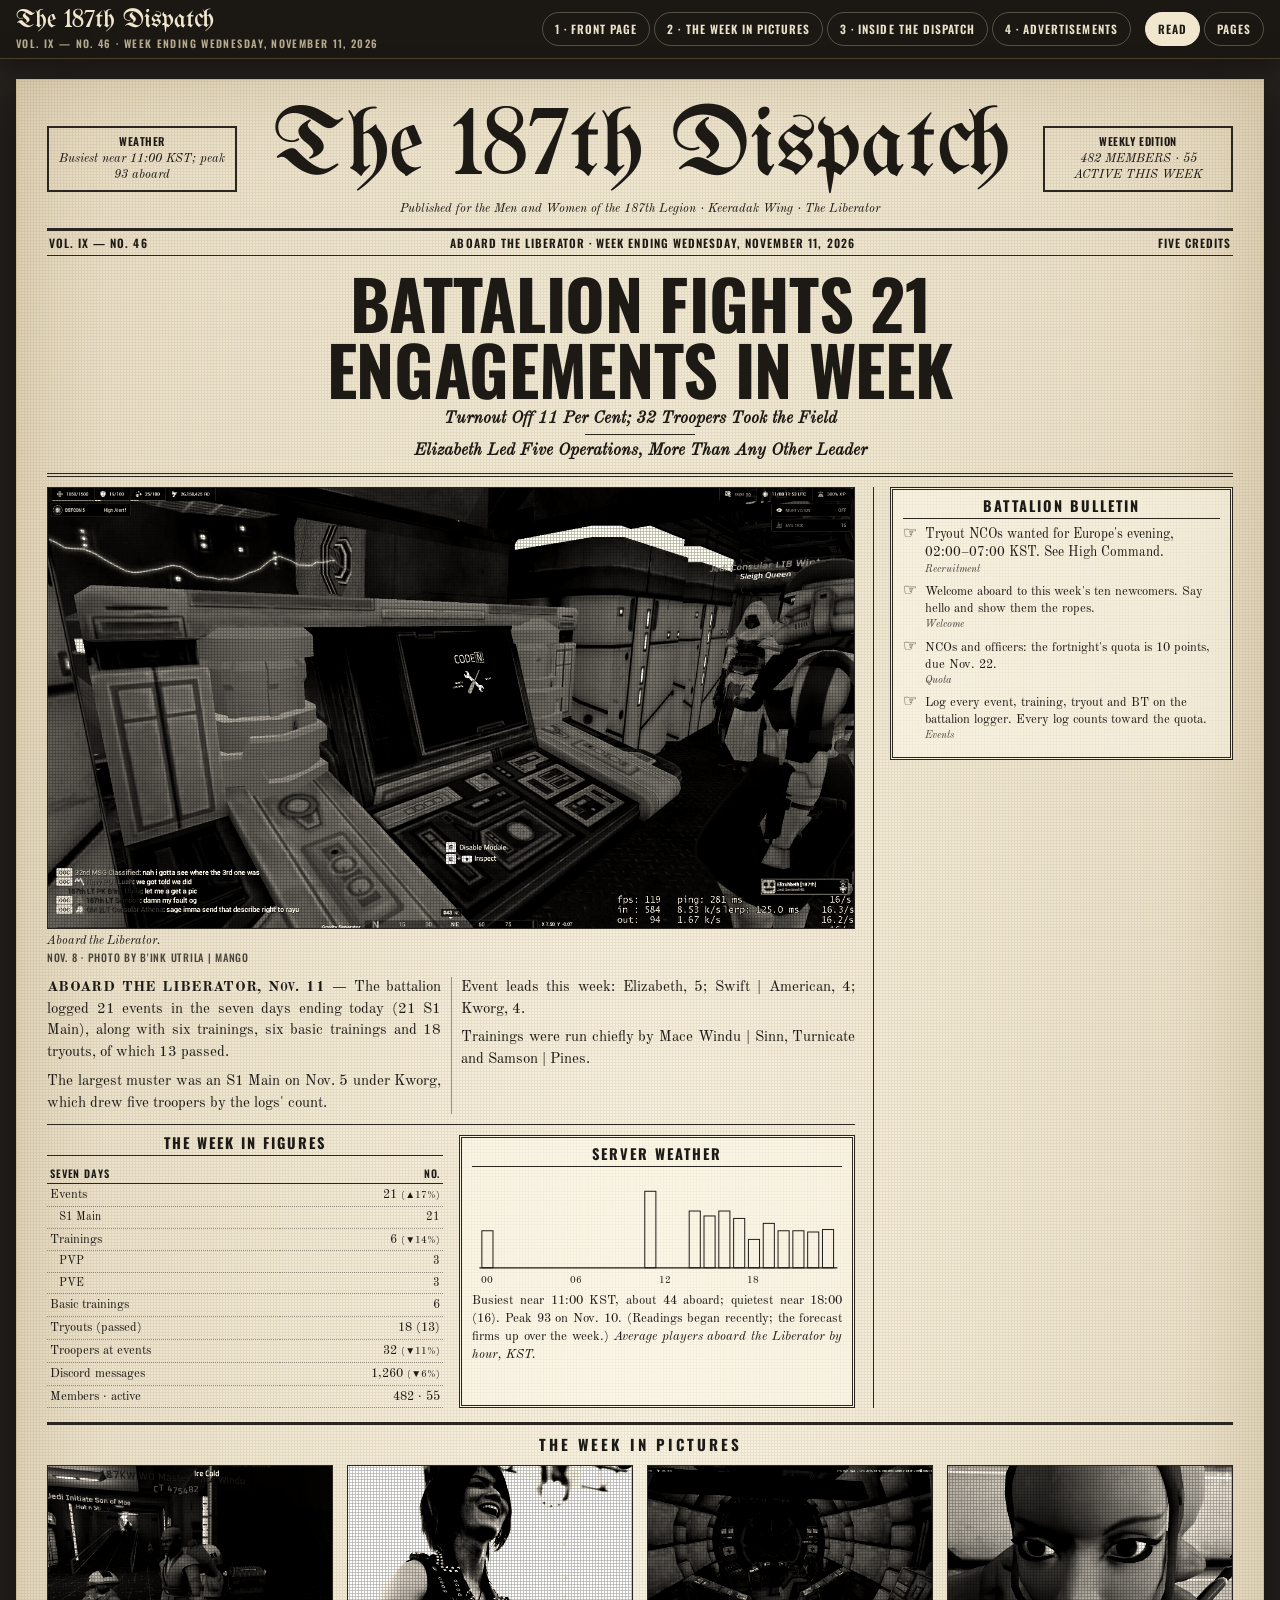
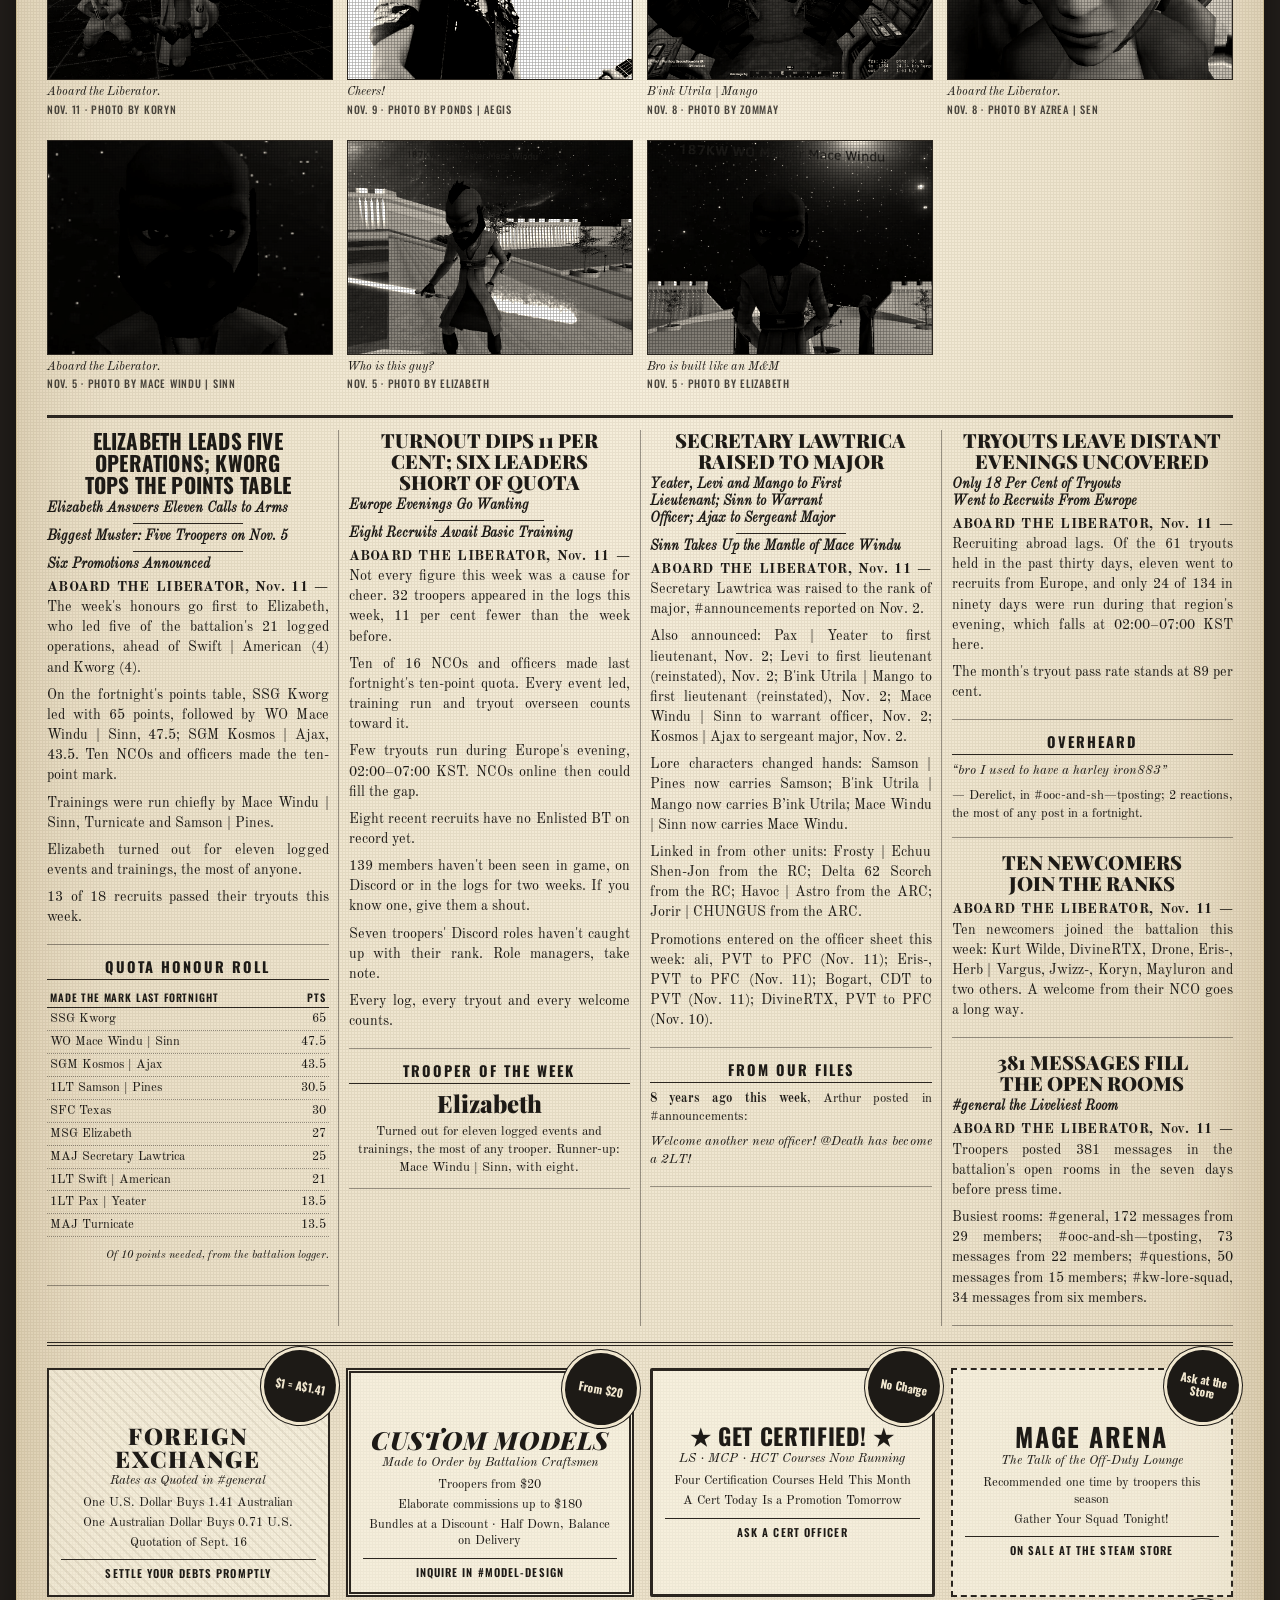
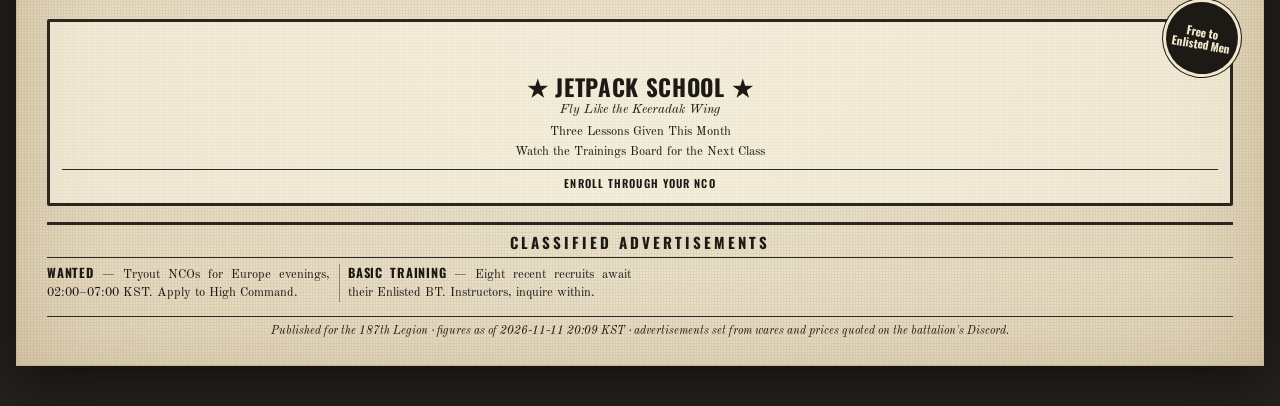
==== index.html @ 018bba33 "The 187th Dispatch, No. 46" ====
<!doctype html><html lang="en"><head><meta charset="utf-8"><meta name="viewport" content="width=device-width, initial-scale=1, viewport-fit=cover"><title>The 187th Dispatch, No. 46</title><link rel="stylesheet" href="fonts.css"><link rel="stylesheet" href="style.css"></head><body><header class="rd-bar"><div class="rd-brand"><span class="rd-mast">The 187th Dispatch</span><span class="rd-ed">Vol. IX — No. 46 · Week Ending Wednesday, November 11, 2026</span></div><nav class="rd-tabs" aria-label="Pages"><button class="rd-tab" type="button" aria-current="false">1 · Front Page</button><button class="rd-tab" type="button" aria-current="false">2 · The Week in Pictures</button><button class="rd-tab" type="button" aria-current="false">3 · Inside the Dispatch</button><button class="rd-tab" type="button" aria-current="false">4 · Advertisements</button></nav><div class="rd-group" role="group" aria-label="View"><button class="rd-btn" type="button" data-mode="read" aria-pressed="true">Read</button><button class="rd-btn" type="button" data-mode="pages" aria-pressed="false">Pages</button></div><div class="rd-group rd-zoom" role="group" aria-label="Zoom" hidden><button class="rd-btn rd-zout" type="button" aria-label="Zoom out">−</button><button class="rd-btn rd-zfit" type="button" aria-label="Fit the page to the screen">Fit</button><button class="rd-btn rd-zin" type="button" aria-label="Zoom in">+</button></div></header><div class="rd-hint" role="status" hidden>Double-tap a column to zoom in, and swipe to turn the page. “Read” scrolls the whole paper.</div><main><div class="rd-book" hidden><section class="rd-page" data-title="Front Page" aria-label="Page 1 of 4: Front Page"><div class="rd-frame"><article class="paper np-sheet" lang="en"><div class="np-top"><div class="np-ear">WEATHER<b>Busiest near 11:00 KST; peak 93 aboard</b></div><div><h1 class="np-title">The 187th Dispatch</h1><div class="np-motto">Published for the Men and Women of the 187th Legion · Keeradak Wing · The Liberator</div></div><div class="np-ear">WEEKLY EDITION<b>482 MEMBERS · 55 ACTIVE THIS WEEK</b></div></div><div class="np-folio"><span>Vol. IX — No. 46</span><span>Aboard the Liberator · WEEK ENDING WEDNESDAY, NOVEMBER 11, 2026</span><span>FIVE CREDITS</span></div><h2 class="np-banner">BATTALION FIGHTS 21 ENGAGEMENTS IN WEEK</h2><div class="np-decks"><div class="np-deck">Turnout Off 11 Per Cent; 32 Troopers Took the Field</div><div class="np-deck">Elizabeth Led Five Operations, More Than Any Other Leader</div></div><div class="np-toprow"><section class="np-lead"><figure class="np-photo np-leadphoto"><div class="np-ph"><img src="media/1568956717868253254-0.jpg" alt="Aboard the Liberator." width="1400" height="788"></div><figcaption>Aboard the Liberator.<span class="np-credit">Nov. 8 · Photo by B&#x27;ink Utrila | Mango</span></figcaption></figure><div class="np-body"><p><span class="np-dateline">ABOARD THE LIBERATOR, Nov. 11 —</span> The battalion logged 21 events in the seven days ending today (21 S1 Main), along with six trainings, six basic trainings and 18 tryouts, of which 13 passed.</p><p>The largest muster was an S1 Main on Nov. 5 under Kworg, which drew five troopers by the logs&#x27; count.</p><p>Event leads this week: Elizabeth, 5; Swift | American, 4; Kworg, 4.</p><p>Trainings were run chiefly by Mace Windu | Sinn, Turnicate and Samson | Pines.</p></div><div class="np-under"><div class="np-col"><h3 class="np-label">The Week in Figures</h3><table class="np-table"><tr><th>Seven days</th><th class="n">No.</th></tr><tr><td>Events</td><td class="n">21 <span style="font-size:10px">(▲17%)</span></td></tr><tr class="sub"><td>S1 Main</td><td class="n">21</td></tr><tr><td>Trainings</td><td class="n">6 <span style="font-size:10px">(▼14%)</span></td></tr><tr class="sub"><td>PVP</td><td class="n">3</td></tr><tr class="sub"><td>PVE</td><td class="n">3</td></tr><tr><td>Basic trainings</td><td class="n">6</td></tr><tr><td>Tryouts (passed)</td><td class="n">18 (13)</td></tr><tr><td>Troopers at events</td><td class="n">32 <span style="font-size:10px">(▼11%)</span></td></tr><tr><td>Discord messages</td><td class="n">1,260 <span style="font-size:10px">(▼6%)</span></td></tr><tr><td>Members · active</td><td class="n">482 · 55</td></tr></table></div><div class="np-box np-weather"><h3>Server Weather</h3><svg viewBox="0 0 300 92" role="img" aria-label="Average players aboard by hour"><defs><pattern id="npw" width="3" height="3" patternUnits="userSpaceOnUse" patternTransform="rotate(-45)"><line x1="0" y1="0" x2="0" y2="3" stroke="#1d1a16" stroke-width="1"/></pattern></defs><line x1="6" y1="76" x2="296" y2="76" stroke="#1d1a16" stroke-width="1"/><rect x="8" y="46" width="9" height="30" fill="url(#npw)" stroke="#1d1a16" stroke-width=".8"/><rect x="140" y="14" width="9" height="62" fill="url(#npw)" stroke="#1d1a16" stroke-width=".8"/><rect x="176" y="30" width="9" height="46" fill="url(#npw)" stroke="#1d1a16" stroke-width=".8"/><rect x="188" y="34" width="9" height="42" fill="url(#npw)" stroke="#1d1a16" stroke-width=".8"/><rect x="200" y="30" width="9" height="46" fill="url(#npw)" stroke="#1d1a16" stroke-width=".8"/><rect x="212" y="36" width="9" height="40" fill="url(#npw)" stroke="#1d1a16" stroke-width=".8"/><rect x="224" y="53" width="9" height="23" fill="url(#npw)" stroke="#1d1a16" stroke-width=".8"/><rect x="236" y="40" width="9" height="36" fill="url(#npw)" stroke="#1d1a16" stroke-width=".8"/><rect x="248" y="46" width="9" height="30" fill="url(#npw)" stroke="#1d1a16" stroke-width=".8"/><rect x="260" y="46" width="9" height="30" fill="url(#npw)" stroke="#1d1a16" stroke-width=".8"/><rect x="272" y="47" width="9" height="29" fill="url(#npw)" stroke="#1d1a16" stroke-width=".8"/><rect x="284" y="45" width="9" height="31" fill="url(#npw)" stroke="#1d1a16" stroke-width=".8"/><text x="12" y="88" font-size="8" text-anchor="middle" fill="#1d1a16">00</text><text x="84" y="88" font-size="8" text-anchor="middle" fill="#1d1a16">06</text><text x="156" y="88" font-size="8" text-anchor="middle" fill="#1d1a16">12</text><text x="228" y="88" font-size="8" text-anchor="middle" fill="#1d1a16">18</text></svg><p>Busiest near 11:00 KST, about 44 aboard; quietest near 18:00 (16). Peak 93 on Nov. 10. (Readings began recently; the forecast firms up over the week.) <i>Average players aboard the Liberator by hour, KST.</i></p></div></div></section><aside class="np-side"><div class="np-box np-orders"><h3>Battalion Bulletin</h3><ol><li class="np-p2">Tryout NCOs wanted for Europe&#x27;s evening, 02:00–07:00 KST. See High Command.<div class="np-from">Recruitment</div></li><li class="np-p3">Welcome aboard to this week&#x27;s ten newcomers. Say hello and show them the ropes.<div class="np-from">Welcome</div></li><li class="np-p3">NCOs and officers: the fortnight&#x27;s quota is 10 points, due Nov. 22.<div class="np-from">Quota</div></li><li class="np-p3">Log every event, training, tryout and BT on the battalion logger. Every log counts toward the quota.<div class="np-from">Events</div></li></ol></div></aside></div></article></div></section><section class="rd-page" data-title="The Week in Pictures" aria-label="Page 2 of 4: The Week in Pictures"><div class="rd-frame"><article class="paper np-sheet" lang="en"><div class="np-run"><span class="np-run-t">The 187th Dispatch</span><span>WEEK ENDING WEDNESDAY, NOVEMBER 11, 2026</span><span>Page 2</span></div><section class="np-gallery"><h3>The Week in Pictures</h3><div class="np-grid"><figure class="np-photo"><div class="np-ph"><img src="media/1570026895196688478-0.jpg" alt="Aboard the Liberator." width="968" height="939"></div><figcaption>Aboard the Liberator.<span class="np-credit">Nov. 11 · Photo by Koryn</span></figcaption></figure><figure class="np-photo"><div class="np-ph"><img src="media/1569346365257945179-0.jpg" alt="Cheers!" width="1066" height="1600"></div><figcaption>Cheers!<span class="np-credit">Nov. 9 · Photo by Ponds | Aegis</span></figcaption></figure><figure class="np-photo"><div class="np-ph"><img src="media/1568953820392718377-0.jpg" alt="B&#x27;ink Utrila | Mango" width="1400" height="787"></div><figcaption>B&#x27;ink Utrila | Mango<span class="np-credit">Nov. 8 · Photo by Zommay</span></figcaption></figure><figure class="np-photo"><div class="np-ph"><img src="media/1568915074289246318-0.jpg" alt="Aboard the Liberator." width="1400" height="726"></div><figcaption>Aboard the Liberator.<span class="np-credit">Nov. 8 · Photo by Azrea | Sen</span></figcaption></figure><figure class="np-photo"><div class="np-ph"><img src="media/1567772022300475429-0.jpg" alt="Aboard the Liberator." width="984" height="918"></div><figcaption>Aboard the Liberator.<span class="np-credit">Nov. 5 · Photo by Mace Windu | Sinn</span></figcaption></figure><figure class="np-photo"><div class="np-ph"><img src="media/1567771844293951620-0.jpg" alt="Who is this guy?" width="1400" height="671"></div><figcaption>Who is this guy?<span class="np-credit">Nov. 5 · Photo by Elizabeth</span></figcaption></figure><figure class="np-photo"><div class="np-ph"><img src="media/1567769774434426942-0.jpg" alt="Bro is built like an M&amp;M" width="931" height="850"></div><figcaption>Bro is built like an M&amp;M<span class="np-credit">Nov. 5 · Photo by Elizabeth</span></figcaption></figure></div></section></article></div></section><section class="rd-page" data-title="Inside the Dispatch" aria-label="Page 3 of 4: Inside the Dispatch"><div class="rd-frame"><article class="paper np-sheet" lang="en"><div class="np-run"><span class="np-run-t">The 187th Dispatch</span><span>WEEK ENDING WEDNESDAY, NOVEMBER 11, 2026</span><span>Page 3</span></div><div class="np-cols"><div class="np-col sports"><h3 class="np-head">ELIZABETH LEADS FIVE OPERATIONS; KWORG TOPS THE POINTS TABLE</h3><div class="np-deck">Elizabeth Answers Eleven Calls to Arms</div><div class="np-deck">Biggest Muster: Five Troopers on Nov. 5</div><div class="np-deck">Six Promotions Announced</div><div class="np-body"><p><span class="np-dateline">ABOARD THE LIBERATOR, Nov. 11 —</span> The week&#x27;s honours go first to Elizabeth, who led five of the battalion&#x27;s 21 logged operations, ahead of Swift | American (4) and Kworg (4).</p><p>On the fortnight&#x27;s points table, SSG Kworg led with 65 points, followed by WO Mace Windu | Sinn, 47.5; SGM Kosmos | Ajax, 43.5. Ten NCOs and officers made the ten-point mark.</p><p>Trainings were run chiefly by Mace Windu | Sinn, Turnicate and Samson | Pines.</p><p>Elizabeth turned out for eleven logged events and trainings, the most of anyone.</p><p>13 of 18 recruits passed their tryouts this week.</p></div></div><div class="np-col"><h3 class="np-label">Quota Honour Roll</h3><table class="np-table"><tr><th>Made the mark last fortnight</th><th class="n">Pts</th></tr><tr><td>SSG Kworg</td><td class="n">65</td></tr><tr><td>WO Mace Windu | Sinn</td><td class="n">47.5</td></tr><tr><td>SGM Kosmos | Ajax</td><td class="n">43.5</td></tr><tr><td>1LT Samson | Pines</td><td class="n">30.5</td></tr><tr><td>SFC Texas</td><td class="n">30</td></tr><tr><td>MSG Elizabeth</td><td class="n">27</td></tr><tr><td>MAJ Secretary Lawtrica</td><td class="n">25</td></tr><tr><td>1LT Swift | American</td><td class="n">21</td></tr><tr><td>1LT Pax | Yeater</td><td class="n">13.5</td></tr><tr><td>MAJ Turnicate</td><td class="n">13.5</td></tr></table><p class="np-src">Of 10 points needed, from the battalion logger.</p></div><div class="np-col news"><h3 class="np-head">TURNOUT DIPS 11 PER CENT; SIX LEADERS SHORT OF QUOTA</h3><div class="np-deck">Europe Evenings Go Wanting</div><div class="np-deck">Eight Recruits Await Basic Training</div><div class="np-body"><p><span class="np-dateline">ABOARD THE LIBERATOR, Nov. 11 —</span> Not every figure this week was a cause for cheer. 32 troopers appeared in the logs this week, 11 per cent fewer than the week before.</p><p>Ten of 16 NCOs and officers made last fortnight&#x27;s ten-point quota. Every event led, training run and tryout overseen counts toward it.</p><p>Few tryouts run during Europe&#x27;s evening, 02:00–07:00 KST. NCOs online then could fill the gap.</p><p>Eight recent recruits have no Enlisted BT on record yet.</p><p>139 members haven&#x27;t been seen in game, on Discord or in the logs for two weeks. If you know one, give them a shout.</p><p>Seven troopers&#x27; Discord roles haven&#x27;t caught up with their rank. Role managers, take note.</p><p>Every log, every tryout and every welcome counts.</p></div></div><div class="np-col np-tow"><h3 class="np-label">Trooper of the Week</h3><div class="np-tow-name">Elizabeth</div><p>Turned out for eleven logged events and trainings, the most of any trooper. Runner-up: Mace Windu | Sinn, with eight.</p></div><div class="np-col society"><h3 class="np-head">SECRETARY LAWTRICA RAISED TO MAJOR</h3><div class="np-deck">Yeater, Levi and Mango to First Lieutenant; Sinn to Warrant Officer; Ajax to Sergeant Major</div><div class="np-deck">Sinn Takes Up the Mantle of Mace Windu</div><div class="np-body"><p><span class="np-dateline">ABOARD THE LIBERATOR, Nov. 11 —</span> Secretary Lawtrica was raised to the rank of major, #announcements reported on Nov. 2.</p><p>Also announced: Pax | Yeater to first lieutenant, Nov. 2; Levi to first lieutenant (reinstated), Nov. 2; B&#x27;ink Utrila | Mango to first lieutenant (reinstated), Nov. 2; Mace Windu | Sinn to warrant officer, Nov. 2; Kosmos | Ajax to sergeant major, Nov. 2.</p><p>Lore characters changed hands: Samson | Pines now carries Samson; B&#x27;ink Utrila | Mango now carries B’ink Utrila; Mace Windu | Sinn now carries Mace Windu.</p><p>Linked in from other units: Frosty | Echuu Shen-Jon from the RC; Delta 62 Scorch from the RC; Havoc | Astro from the ARC; Jorir | CHUNGUS from the ARC.</p><p>Promotions entered on the officer sheet this week: ali, PVT to PFC (Nov. 11); Eris-, PVT to PFC (Nov. 11); Bogart, CDT to PVT (Nov. 11); DivineRTX, PVT to PFC (Nov. 10).</p></div></div><div class="np-col np-files"><h3 class="np-label">From Our Files</h3><p><b>8 years ago this week</b>, Arthur posted in #announcements:</p><blockquote>Welcome another new officer! @Death has become a 2LT!</blockquote></div><div class="np-col news"><h3 class="np-head">TRYOUTS LEAVE DISTANT EVENINGS UNCOVERED</h3><div class="np-deck">Only 18 Per Cent of Tryouts Went to Recruits From Europe</div><div class="np-body"><p><span class="np-dateline">ABOARD THE LIBERATOR, Nov. 11 —</span> Recruiting abroad lags. Of the 61 tryouts held in the past thirty days, eleven went to recruits from Europe, and only 24 of 134 in ninety days were run during that region&#x27;s evening, which falls at 02:00–07:00 KST here.</p><p>The month&#x27;s tryout pass rate stands at 89 per cent.</p></div></div><div class="np-col np-quote"><h3 class="np-label">Overheard</h3><blockquote>“bro I used to have a harley iron883”</blockquote><p>— Derelict, in #ooc-and-sh—tposting; 2 reactions, the most of any post in a fortnight.</p></div><div class="np-col society"><h3 class="np-head">TEN NEWCOMERS JOIN THE RANKS</h3><div class="np-body"><p><span class="np-dateline">ABOARD THE LIBERATOR, Nov. 11 —</span> Ten newcomers joined the battalion this week: Kurt Wilde, DivineRTX, Drone, Eris-, Herb | Vargus, Jwizz-, Koryn, Mayluron and two others. A welcome from their NCO goes a long way.</p></div></div><div class="np-col society"><h3 class="np-head">381 MESSAGES FILL THE OPEN ROOMS</h3><div class="np-deck">#general the Liveliest Room</div><div class="np-body"><p><span class="np-dateline">ABOARD THE LIBERATOR, Nov. 11 —</span> Troopers posted 381 messages in the battalion&#x27;s open rooms in the seven days before press time.</p><p>Busiest rooms: #general, 172 messages from 29 members; #ooc-and-sh—tposting, 73 messages from 22 members; #questions, 50 messages from 15 members; #kw-lore-squad, 34 messages from six members.</p></div></div></div></article></div></section><section class="rd-page" data-title="Advertisements" aria-label="Page 4 of 4: Advertisements"><div class="rd-frame"><article class="paper np-sheet" lang="en"><div class="np-run"><span class="np-run-t">The 187th Dispatch</span><span>WEEK ENDING WEDNESDAY, NOVEMBER 11, 2026</span><span>Page 4</span></div><div class="np-ads"><div class="np-ad k-fx"><div class="price">$1 = A$1.41</div><div class="ah">FOREIGN EXCHANGE</div><div class="as">Rates as Quoted in #general</div><div class="al">One U.S. Dollar Buys 1.41 Australian</div><div class="al">One Australian Dollar Buys 0.71 U.S.</div><div class="al">Quotation of Sept. 16</div><div class="ac">Settle Your Debts Promptly</div></div><div class="np-ad k-commission"><div class="price">From $20</div><div class="ah">CUSTOM MODELS</div><div class="as">Made to Order by Battalion Craftsmen</div><div class="al">Troopers from $20</div><div class="al">Elaborate commissions up to $180</div><div class="al">Bundles at a Discount · Half Down, Balance on Delivery</div><div class="ac">Inquire in #model-design</div></div><div class="np-ad k-school"><div class="price">No Charge</div><div class="ah">GET CERTIFIED!</div><div class="as">LS · MCP · HCT Courses Now Running</div><div class="al">Four Certification Courses Held This Month</div><div class="al">A Cert Today Is a Promotion Tomorrow</div><div class="ac">Ask a Cert Officer</div></div><div class="np-ad k-game"><div class="price">Ask at the Store</div><div class="ah">MAGE ARENA</div><div class="as">The Talk of the Off-Duty Lounge</div><div class="al">Recommended one time by troopers this season</div><div class="al">Gather Your Squad Tonight!</div><div class="ac">On Sale at the Steam Store</div></div><div class="np-ad k-school"><div class="price">Free to Enlisted Men</div><div class="ah">JETPACK SCHOOL</div><div class="as">Fly Like the Keeradak Wing</div><div class="al">Three Lessons Given This Month</div><div class="al">Watch the Trainings Board for the Next Class</div><div class="ac">Enroll Through Your NCO</div></div></div><div class="np-class"><h3>Classified Advertisements</h3><p><b>WANTED</b> — Tryout NCOs for Europe evenings, 02:00–07:00 KST. Apply to High Command.</p><p><b>BASIC TRAINING</b> — Eight recent recruits await their Enlisted BT. Instructors, inquire within.</p></div><div class="np-foot">Published for the 187th Legion · figures as of 2026-11-11 20:09 KST · advertisements set from wares and prices quoted on the battalion's Discord.</div></article></div></section></div><div class="rd-read"><article class="paper" lang="en"><div class="np-top"><div class="np-ear">WEATHER<b>Busiest near 11:00 KST; peak 93 aboard</b></div><div><h1 class="np-title">The 187th Dispatch</h1><div class="np-motto">Published for the Men and Women of the 187th Legion · Keeradak Wing · The Liberator</div></div><div class="np-ear">WEEKLY EDITION<b>482 MEMBERS · 55 ACTIVE THIS WEEK</b></div></div><div class="np-folio"><span>Vol. IX — No. 46</span><span>Aboard the Liberator · WEEK ENDING WEDNESDAY, NOVEMBER 11, 2026</span><span>FIVE CREDITS</span></div><h2 class="np-banner">BATTALION FIGHTS 21 ENGAGEMENTS IN WEEK</h2><div class="np-decks"><div class="np-deck">Turnout Off 11 Per Cent; 32 Troopers Took the Field</div><div class="np-deck">Elizabeth Led Five Operations, More Than Any Other Leader</div></div><div class="np-toprow"><section class="np-lead"><figure class="np-photo np-leadphoto"><div class="np-ph"><img src="media/1568956717868253254-0.jpg" alt="Aboard the Liberator." width="1400" height="788" loading="lazy"></div><figcaption>Aboard the Liberator.<span class="np-credit">Nov. 8 · Photo by B&#x27;ink Utrila | Mango</span></figcaption></figure><div class="np-body"><p><span class="np-dateline">ABOARD THE LIBERATOR, Nov. 11 —</span> The battalion logged 21 events in the seven days ending today (21 S1 Main), along with six trainings, six basic trainings and 18 tryouts, of which 13 passed.</p><p>The largest muster was an S1 Main on Nov. 5 under Kworg, which drew five troopers by the logs&#x27; count.</p><p>Event leads this week: Elizabeth, 5; Swift | American, 4; Kworg, 4.</p><p>Trainings were run chiefly by Mace Windu | Sinn, Turnicate and Samson | Pines.</p></div><div class="np-under"><div class="np-col"><h3 class="np-label">The Week in Figures</h3><table class="np-table"><tr><th>Seven days</th><th class="n">No.</th></tr><tr><td>Events</td><td class="n">21 <span style="font-size:10px">(▲17%)</span></td></tr><tr class="sub"><td>S1 Main</td><td class="n">21</td></tr><tr><td>Trainings</td><td class="n">6 <span style="font-size:10px">(▼14%)</span></td></tr><tr class="sub"><td>PVP</td><td class="n">3</td></tr><tr class="sub"><td>PVE</td><td class="n">3</td></tr><tr><td>Basic trainings</td><td class="n">6</td></tr><tr><td>Tryouts (passed)</td><td class="n">18 (13)</td></tr><tr><td>Troopers at events</td><td class="n">32 <span style="font-size:10px">(▼11%)</span></td></tr><tr><td>Discord messages</td><td class="n">1,260 <span style="font-size:10px">(▼6%)</span></td></tr><tr><td>Members · active</td><td class="n">482 · 55</td></tr></table></div><div class="np-box np-weather"><h3>Server Weather</h3><svg viewBox="0 0 300 92" role="img" aria-label="Average players aboard by hour"><defs><pattern id="npw" width="3" height="3" patternUnits="userSpaceOnUse" patternTransform="rotate(-45)"><line x1="0" y1="0" x2="0" y2="3" stroke="#1d1a16" stroke-width="1"/></pattern></defs><line x1="6" y1="76" x2="296" y2="76" stroke="#1d1a16" stroke-width="1"/><rect x="8" y="46" width="9" height="30" fill="url(#npw)" stroke="#1d1a16" stroke-width=".8"/><rect x="140" y="14" width="9" height="62" fill="url(#npw)" stroke="#1d1a16" stroke-width=".8"/><rect x="176" y="30" width="9" height="46" fill="url(#npw)" stroke="#1d1a16" stroke-width=".8"/><rect x="188" y="34" width="9" height="42" fill="url(#npw)" stroke="#1d1a16" stroke-width=".8"/><rect x="200" y="30" width="9" height="46" fill="url(#npw)" stroke="#1d1a16" stroke-width=".8"/><rect x="212" y="36" width="9" height="40" fill="url(#npw)" stroke="#1d1a16" stroke-width=".8"/><rect x="224" y="53" width="9" height="23" fill="url(#npw)" stroke="#1d1a16" stroke-width=".8"/><rect x="236" y="40" width="9" height="36" fill="url(#npw)" stroke="#1d1a16" stroke-width=".8"/><rect x="248" y="46" width="9" height="30" fill="url(#npw)" stroke="#1d1a16" stroke-width=".8"/><rect x="260" y="46" width="9" height="30" fill="url(#npw)" stroke="#1d1a16" stroke-width=".8"/><rect x="272" y="47" width="9" height="29" fill="url(#npw)" stroke="#1d1a16" stroke-width=".8"/><rect x="284" y="45" width="9" height="31" fill="url(#npw)" stroke="#1d1a16" stroke-width=".8"/><text x="12" y="88" font-size="8" text-anchor="middle" fill="#1d1a16">00</text><text x="84" y="88" font-size="8" text-anchor="middle" fill="#1d1a16">06</text><text x="156" y="88" font-size="8" text-anchor="middle" fill="#1d1a16">12</text><text x="228" y="88" font-size="8" text-anchor="middle" fill="#1d1a16">18</text></svg><p>Busiest near 11:00 KST, about 44 aboard; quietest near 18:00 (16). Peak 93 on Nov. 10. (Readings began recently; the forecast firms up over the week.) <i>Average players aboard the Liberator by hour, KST.</i></p></div></div></section><aside class="np-side"><div class="np-box np-orders"><h3>Battalion Bulletin</h3><ol><li class="np-p2">Tryout NCOs wanted for Europe&#x27;s evening, 02:00–07:00 KST. See High Command.<div class="np-from">Recruitment</div></li><li class="np-p3">Welcome aboard to this week&#x27;s ten newcomers. Say hello and show them the ropes.<div class="np-from">Welcome</div></li><li class="np-p3">NCOs and officers: the fortnight&#x27;s quota is 10 points, due Nov. 22.<div class="np-from">Quota</div></li><li class="np-p3">Log every event, training, tryout and BT on the battalion logger. Every log counts toward the quota.<div class="np-from">Events</div></li></ol></div></aside></div><section class="np-gallery"><h3>The Week in Pictures</h3><div class="np-grid"><figure class="np-photo"><div class="np-ph"><img src="media/1570026895196688478-0.jpg" alt="Aboard the Liberator." width="968" height="939" loading="lazy"></div><figcaption>Aboard the Liberator.<span class="np-credit">Nov. 11 · Photo by Koryn</span></figcaption></figure><figure class="np-photo"><div class="np-ph"><img src="media/1569346365257945179-0.jpg" alt="Cheers!" width="1066" height="1600" loading="lazy"></div><figcaption>Cheers!<span class="np-credit">Nov. 9 · Photo by Ponds | Aegis</span></figcaption></figure><figure class="np-photo"><div class="np-ph"><img src="media/1568953820392718377-0.jpg" alt="B&#x27;ink Utrila | Mango" width="1400" height="787" loading="lazy"></div><figcaption>B&#x27;ink Utrila | Mango<span class="np-credit">Nov. 8 · Photo by Zommay</span></figcaption></figure><figure class="np-photo"><div class="np-ph"><img src="media/1568915074289246318-0.jpg" alt="Aboard the Liberator." width="1400" height="726" loading="lazy"></div><figcaption>Aboard the Liberator.<span class="np-credit">Nov. 8 · Photo by Azrea | Sen</span></figcaption></figure><figure class="np-photo"><div class="np-ph"><img src="media/1567772022300475429-0.jpg" alt="Aboard the Liberator." width="984" height="918" loading="lazy"></div><figcaption>Aboard the Liberator.<span class="np-credit">Nov. 5 · Photo by Mace Windu | Sinn</span></figcaption></figure><figure class="np-photo"><div class="np-ph"><img src="media/1567771844293951620-0.jpg" alt="Who is this guy?" width="1400" height="671" loading="lazy"></div><figcaption>Who is this guy?<span class="np-credit">Nov. 5 · Photo by Elizabeth</span></figcaption></figure><figure class="np-photo"><div class="np-ph"><img src="media/1567769774434426942-0.jpg" alt="Bro is built like an M&amp;M" width="931" height="850" loading="lazy"></div><figcaption>Bro is built like an M&amp;M<span class="np-credit">Nov. 5 · Photo by Elizabeth</span></figcaption></figure></div></section><div class="np-cols"><div class="np-col sports"><h3 class="np-head">ELIZABETH LEADS FIVE OPERATIONS; KWORG TOPS THE POINTS TABLE</h3><div class="np-deck">Elizabeth Answers Eleven Calls to Arms</div><div class="np-deck">Biggest Muster: Five Troopers on Nov. 5</div><div class="np-deck">Six Promotions Announced</div><div class="np-body"><p><span class="np-dateline">ABOARD THE LIBERATOR, Nov. 11 —</span> The week&#x27;s honours go first to Elizabeth, who led five of the battalion&#x27;s 21 logged operations, ahead of Swift | American (4) and Kworg (4).</p><p>On the fortnight&#x27;s points table, SSG Kworg led with 65 points, followed by WO Mace Windu | Sinn, 47.5; SGM Kosmos | Ajax, 43.5. Ten NCOs and officers made the ten-point mark.</p><p>Trainings were run chiefly by Mace Windu | Sinn, Turnicate and Samson | Pines.</p><p>Elizabeth turned out for eleven logged events and trainings, the most of anyone.</p><p>13 of 18 recruits passed their tryouts this week.</p></div></div><div class="np-col"><h3 class="np-label">Quota Honour Roll</h3><table class="np-table"><tr><th>Made the mark last fortnight</th><th class="n">Pts</th></tr><tr><td>SSG Kworg</td><td class="n">65</td></tr><tr><td>WO Mace Windu | Sinn</td><td class="n">47.5</td></tr><tr><td>SGM Kosmos | Ajax</td><td class="n">43.5</td></tr><tr><td>1LT Samson | Pines</td><td class="n">30.5</td></tr><tr><td>SFC Texas</td><td class="n">30</td></tr><tr><td>MSG Elizabeth</td><td class="n">27</td></tr><tr><td>MAJ Secretary Lawtrica</td><td class="n">25</td></tr><tr><td>1LT Swift | American</td><td class="n">21</td></tr><tr><td>1LT Pax | Yeater</td><td class="n">13.5</td></tr><tr><td>MAJ Turnicate</td><td class="n">13.5</td></tr></table><p class="np-src">Of 10 points needed, from the battalion logger.</p></div><div class="np-col news"><h3 class="np-head">TURNOUT DIPS 11 PER CENT; SIX LEADERS SHORT OF QUOTA</h3><div class="np-deck">Europe Evenings Go Wanting</div><div class="np-deck">Eight Recruits Await Basic Training</div><div class="np-body"><p><span class="np-dateline">ABOARD THE LIBERATOR, Nov. 11 —</span> Not every figure this week was a cause for cheer. 32 troopers appeared in the logs this week, 11 per cent fewer than the week before.</p><p>Ten of 16 NCOs and officers made last fortnight&#x27;s ten-point quota. Every event led, training run and tryout overseen counts toward it.</p><p>Few tryouts run during Europe&#x27;s evening, 02:00–07:00 KST. NCOs online then could fill the gap.</p><p>Eight recent recruits have no Enlisted BT on record yet.</p><p>139 members haven&#x27;t been seen in game, on Discord or in the logs for two weeks. If you know one, give them a shout.</p><p>Seven troopers&#x27; Discord roles haven&#x27;t caught up with their rank. Role managers, take note.</p><p>Every log, every tryout and every welcome counts.</p></div></div><div class="np-col np-tow"><h3 class="np-label">Trooper of the Week</h3><div class="np-tow-name">Elizabeth</div><p>Turned out for eleven logged events and trainings, the most of any trooper. Runner-up: Mace Windu | Sinn, with eight.</p></div><div class="np-col society"><h3 class="np-head">SECRETARY LAWTRICA RAISED TO MAJOR</h3><div class="np-deck">Yeater, Levi and Mango to First Lieutenant; Sinn to Warrant Officer; Ajax to Sergeant Major</div><div class="np-deck">Sinn Takes Up the Mantle of Mace Windu</div><div class="np-body"><p><span class="np-dateline">ABOARD THE LIBERATOR, Nov. 11 —</span> Secretary Lawtrica was raised to the rank of major, #announcements reported on Nov. 2.</p><p>Also announced: Pax | Yeater to first lieutenant, Nov. 2; Levi to first lieutenant (reinstated), Nov. 2; B&#x27;ink Utrila | Mango to first lieutenant (reinstated), Nov. 2; Mace Windu | Sinn to warrant officer, Nov. 2; Kosmos | Ajax to sergeant major, Nov. 2.</p><p>Lore characters changed hands: Samson | Pines now carries Samson; B&#x27;ink Utrila | Mango now carries B’ink Utrila; Mace Windu | Sinn now carries Mace Windu.</p><p>Linked in from other units: Frosty | Echuu Shen-Jon from the RC; Delta 62 Scorch from the RC; Havoc | Astro from the ARC; Jorir | CHUNGUS from the ARC.</p><p>Promotions entered on the officer sheet this week: ali, PVT to PFC (Nov. 11); Eris-, PVT to PFC (Nov. 11); Bogart, CDT to PVT (Nov. 11); DivineRTX, PVT to PFC (Nov. 10).</p></div></div><div class="np-col np-files"><h3 class="np-label">From Our Files</h3><p><b>8 years ago this week</b>, Arthur posted in #announcements:</p><blockquote>Welcome another new officer! @Death has become a 2LT!</blockquote></div><div class="np-col news"><h3 class="np-head">TRYOUTS LEAVE DISTANT EVENINGS UNCOVERED</h3><div class="np-deck">Only 18 Per Cent of Tryouts Went to Recruits From Europe</div><div class="np-body"><p><span class="np-dateline">ABOARD THE LIBERATOR, Nov. 11 —</span> Recruiting abroad lags. Of the 61 tryouts held in the past thirty days, eleven went to recruits from Europe, and only 24 of 134 in ninety days were run during that region&#x27;s evening, which falls at 02:00–07:00 KST here.</p><p>The month&#x27;s tryout pass rate stands at 89 per cent.</p></div></div><div class="np-col np-quote"><h3 class="np-label">Overheard</h3><blockquote>“bro I used to have a harley iron883”</blockquote><p>— Derelict, in #ooc-and-sh—tposting; 2 reactions, the most of any post in a fortnight.</p></div><div class="np-col society"><h3 class="np-head">TEN NEWCOMERS JOIN THE RANKS</h3><div class="np-body"><p><span class="np-dateline">ABOARD THE LIBERATOR, Nov. 11 —</span> Ten newcomers joined the battalion this week: Kurt Wilde, DivineRTX, Drone, Eris-, Herb | Vargus, Jwizz-, Koryn, Mayluron and two others. A welcome from their NCO goes a long way.</p></div></div><div class="np-col society"><h3 class="np-head">381 MESSAGES FILL THE OPEN ROOMS</h3><div class="np-deck">#general the Liveliest Room</div><div class="np-body"><p><span class="np-dateline">ABOARD THE LIBERATOR, Nov. 11 —</span> Troopers posted 381 messages in the battalion&#x27;s open rooms in the seven days before press time.</p><p>Busiest rooms: #general, 172 messages from 29 members; #ooc-and-sh—tposting, 73 messages from 22 members; #questions, 50 messages from 15 members; #kw-lore-squad, 34 messages from six members.</p></div></div></div><div class="np-ads"><div class="np-ad k-fx"><div class="price">$1 = A$1.41</div><div class="ah">FOREIGN EXCHANGE</div><div class="as">Rates as Quoted in #general</div><div class="al">One U.S. Dollar Buys 1.41 Australian</div><div class="al">One Australian Dollar Buys 0.71 U.S.</div><div class="al">Quotation of Sept. 16</div><div class="ac">Settle Your Debts Promptly</div></div><div class="np-ad k-commission"><div class="price">From $20</div><div class="ah">CUSTOM MODELS</div><div class="as">Made to Order by Battalion Craftsmen</div><div class="al">Troopers from $20</div><div class="al">Elaborate commissions up to $180</div><div class="al">Bundles at a Discount · Half Down, Balance on Delivery</div><div class="ac">Inquire in #model-design</div></div><div class="np-ad k-school"><div class="price">No Charge</div><div class="ah">GET CERTIFIED!</div><div class="as">LS · MCP · HCT Courses Now Running</div><div class="al">Four Certification Courses Held This Month</div><div class="al">A Cert Today Is a Promotion Tomorrow</div><div class="ac">Ask a Cert Officer</div></div><div class="np-ad k-game"><div class="price">Ask at the Store</div><div class="ah">MAGE ARENA</div><div class="as">The Talk of the Off-Duty Lounge</div><div class="al">Recommended one time by troopers this season</div><div class="al">Gather Your Squad Tonight!</div><div class="ac">On Sale at the Steam Store</div></div><div class="np-ad k-school"><div class="price">Free to Enlisted Men</div><div class="ah">JETPACK SCHOOL</div><div class="as">Fly Like the Keeradak Wing</div><div class="al">Three Lessons Given This Month</div><div class="al">Watch the Trainings Board for the Next Class</div><div class="ac">Enroll Through Your NCO</div></div></div><div class="np-class"><h3>Classified Advertisements</h3><p><b>WANTED</b> — Tryout NCOs for Europe evenings, 02:00–07:00 KST. Apply to High Command.</p><p><b>BASIC TRAINING</b> — Eight recent recruits await their Enlisted BT. Instructors, inquire within.</p></div><div class="np-foot">Published for the 187th Legion · figures as of 2026-11-11 20:09 KST · advertisements set from wares and prices quoted on the battalion's Discord.</div></article></div></main><nav class="rd-nav" aria-label="Turn the page" hidden><button class="rd-turn rd-prev" type="button" aria-label="Previous page">‹</button><span class="rd-count" aria-live="polite">Page 1 of 4</span><button class="rd-turn rd-next" type="button" aria-label="Next page">›</button></nav><script src="activity.js"></script><script src="reader.js"></script></body></html>
---- fonts.css ----
@font-face {
  font-family: 'Old Standard TT';
  font-style: italic;
  font-weight: 400;
  font-display: swap;
  src: url(fonts/MwQsbh3o1vLImiwAVvYawgcf2eVer2q0bHNiZg.woff2) format('woff2');
  unicode-range: U+0100-02BA, U+02BD-02C5, U+02C7-02CC, U+02CE-02D7, U+02DD-02FF, U+0304, U+0308, U+0329, U+1D00-1DBF, U+1E00-1E9F, U+1EF2-1EFF, U+2020, U+20A0-20AB, U+20AD-20C4, U+2113, U+2C60-2C7F, U+A720-A7FF;
}
@font-face {
  font-family: 'Old Standard TT';
  font-style: italic;
  font-weight: 400;
  font-display: swap;
  src: url(fonts/MwQsbh3o1vLImiwAVvYawgcf2eVer2q6bHM.woff2) format('woff2');
  unicode-range: U+0000-00FF, U+0131, U+0152-0153, U+02BB-02BC, U+02C6, U+02DA, U+02DC, U+0304, U+0308, U+0329, U+2000-206F, U+20AC, U+2122, U+2191, U+2193, U+2212, U+2215, U+FEFF, U+FFFD;
}
@font-face {
  font-family: 'Old Standard TT';
  font-style: normal;
  font-weight: 400;
  font-display: swap;
  src: url(fonts/MwQubh3o1vLImiwAVvYawgcf2eVepFq4dHc.woff2) format('woff2');
  unicode-range: U+0100-02BA, U+02BD-02C5, U+02C7-02CC, U+02CE-02D7, U+02DD-02FF, U+0304, U+0308, U+0329, U+1D00-1DBF, U+1E00-1E9F, U+1EF2-1EFF, U+2020, U+20A0-20AB, U+20AD-20C4, U+2113, U+2C60-2C7F, U+A720-A7FF;
}
@font-face {
  font-family: 'Old Standard TT';
  font-style: normal;
  font-weight: 400;
  font-display: swap;
  src: url(fonts/MwQubh3o1vLImiwAVvYawgcf2eVeqlq4.woff2) format('woff2');
  unicode-range: U+0000-00FF, U+0131, U+0152-0153, U+02BB-02BC, U+02C6, U+02DA, U+02DC, U+0304, U+0308, U+0329, U+2000-206F, U+20AC, U+2122, U+2191, U+2193, U+2212, U+2215, U+FEFF, U+FFFD;
}
@font-face {
  font-family: 'Old Standard TT';
  font-style: normal;
  font-weight: 700;
  font-display: swap;
  src: url(fonts/MwQrbh3o1vLImiwAVvYawgcf2eVWEX-tRVZfX80.woff2) format('woff2');
  unicode-range: U+0100-02BA, U+02BD-02C5, U+02C7-02CC, U+02CE-02D7, U+02DD-02FF, U+0304, U+0308, U+0329, U+1D00-1DBF, U+1E00-1E9F, U+1EF2-1EFF, U+2020, U+20A0-20AB, U+20AD-20C4, U+2113, U+2C60-2C7F, U+A720-A7FF;
}
@font-face {
  font-family: 'Old Standard TT';
  font-style: normal;
  font-weight: 700;
  font-display: swap;
  src: url(fonts/MwQrbh3o1vLImiwAVvYawgcf2eVWEX-tS1Zf.woff2) format('woff2');
  unicode-range: U+0000-00FF, U+0131, U+0152-0153, U+02BB-02BC, U+02C6, U+02DA, U+02DC, U+0304, U+0308, U+0329, U+2000-206F, U+20AC, U+2122, U+2191, U+2193, U+2212, U+2215, U+FEFF, U+FFFD;
}
@font-face {
  font-family: 'Oswald';
  font-style: normal;
  font-weight: 500;
  font-display: swap;
  src: url(fonts/TK3IWkUHHAIjg75cFRf3bXL8LICs1_Fv40pKlN4NNSeSASz7FmlYHYjedg.woff2) format('woff2');
  unicode-range: U+0100-02BA, U+02BD-02C5, U+02C7-02CC, U+02CE-02D7, U+02DD-02FF, U+0304, U+0308, U+0329, U+1D00-1DBF, U+1E00-1E9F, U+1EF2-1EFF, U+2020, U+20A0-20AB, U+20AD-20C4, U+2113, U+2C60-2C7F, U+A720-A7FF;
}
@font-face {
  font-family: 'Oswald';
  font-style: normal;
  font-weight: 500;
  font-display: swap;
  src: url(fonts/TK3IWkUHHAIjg75cFRf3bXL8LICs1_Fv40pKlN4NNSeSASz7FmlWHYg.woff2) format('woff2');
  unicode-range: U+0000-00FF, U+0131, U+0152-0153, U+02BB-02BC, U+02C6, U+02DA, U+02DC, U+0304, U+0308, U+0329, U+2000-206F, U+20AC, U+2122, U+2191, U+2193, U+2212, U+2215, U+FEFF, U+FFFD;
}
@font-face {
  font-family: 'Oswald';
  font-style: normal;
  font-weight: 600;
  font-display: swap;
  src: url(fonts/TK3IWkUHHAIjg75cFRf3bXL8LICs1_Fv40pKlN4NNSeSASz7FmlYHYjedg.woff2) format('woff2');
  unicode-range: U+0100-02BA, U+02BD-02C5, U+02C7-02CC, U+02CE-02D7, U+02DD-02FF, U+0304, U+0308, U+0329, U+1D00-1DBF, U+1E00-1E9F, U+1EF2-1EFF, U+2020, U+20A0-20AB, U+20AD-20C4, U+2113, U+2C60-2C7F, U+A720-A7FF;
}
@font-face {
  font-family: 'Oswald';
  font-style: normal;
  font-weight: 600;
  font-display: swap;
  src: url(fonts/TK3IWkUHHAIjg75cFRf3bXL8LICs1_Fv40pKlN4NNSeSASz7FmlWHYg.woff2) format('woff2');
  unicode-range: U+0000-00FF, U+0131, U+0152-0153, U+02BB-02BC, U+02C6, U+02DA, U+02DC, U+0304, U+0308, U+0329, U+2000-206F, U+20AC, U+2122, U+2191, U+2193, U+2212, U+2215, U+FEFF, U+FFFD;
}
@font-face {
  font-family: 'Oswald';
  font-style: normal;
  font-weight: 700;
  font-display: swap;
  src: url(fonts/TK3IWkUHHAIjg75cFRf3bXL8LICs1_Fv40pKlN4NNSeSASz7FmlYHYjedg.woff2) format('woff2');
  unicode-range: U+0100-02BA, U+02BD-02C5, U+02C7-02CC, U+02CE-02D7, U+02DD-02FF, U+0304, U+0308, U+0329, U+1D00-1DBF, U+1E00-1E9F, U+1EF2-1EFF, U+2020, U+20A0-20AB, U+20AD-20C4, U+2113, U+2C60-2C7F, U+A720-A7FF;
}
@font-face {
  font-family: 'Oswald';
  font-style: normal;
  font-weight: 700;
  font-display: swap;
  src: url(fonts/TK3IWkUHHAIjg75cFRf3bXL8LICs1_Fv40pKlN4NNSeSASz7FmlWHYg.woff2) format('woff2');
  unicode-range: U+0000-00FF, U+0131, U+0152-0153, U+02BB-02BC, U+02C6, U+02DA, U+02DC, U+0304, U+0308, U+0329, U+2000-206F, U+20AC, U+2122, U+2191, U+2193, U+2212, U+2215, U+FEFF, U+FFFD;
}
@font-face {
  font-family: 'Playfair Display';
  font-style: italic;
  font-weight: 900;
  font-display: swap;
  src: url(fonts/nuFRD-vYSZviVYUb_rj3ij__anPXDTnCjmHKM4nYO7KN_gGUXt_A-W2r.woff2) format('woff2');
  unicode-range: U+0100-02BA, U+02BD-02C5, U+02C7-02CC, U+02CE-02D7, U+02DD-02FF, U+0304, U+0308, U+0329, U+1D00-1DBF, U+1E00-1E9F, U+1EF2-1EFF, U+2020, U+20A0-20AB, U+20AD-20C4, U+2113, U+2C60-2C7F, U+A720-A7FF;
}
@font-face {
  font-family: 'Playfair Display';
  font-style: italic;
  font-weight: 900;
  font-display: swap;
  src: url(fonts/nuFRD-vYSZviVYUb_rj3ij__anPXDTnCjmHKM4nYO7KN_gGUXtHA-Q.woff2) format('woff2');
  unicode-range: U+0000-00FF, U+0131, U+0152-0153, U+02BB-02BC, U+02C6, U+02DA, U+02DC, U+0304, U+0308, U+0329, U+2000-206F, U+20AC, U+2122, U+2191, U+2193, U+2212, U+2215, U+FEFF, U+FFFD;
}
@font-face {
  font-family: 'Playfair Display';
  font-style: normal;
  font-weight: 700;
  font-display: swap;
  src: url(fonts/nuFiD-vYSZviVYUb_rj3ij__anPXDTLYgFE_.woff2) format('woff2');
  unicode-range: U+0100-02BA, U+02BD-02C5, U+02C7-02CC, U+02CE-02D7, U+02DD-02FF, U+0304, U+0308, U+0329, U+1D00-1DBF, U+1E00-1E9F, U+1EF2-1EFF, U+2020, U+20A0-20AB, U+20AD-20C4, U+2113, U+2C60-2C7F, U+A720-A7FF;
}
@font-face {
  font-family: 'Playfair Display';
  font-style: normal;
  font-weight: 700;
  font-display: swap;
  src: url(fonts/nuFiD-vYSZviVYUb_rj3ij__anPXDTzYgA.woff2) format('woff2');
  unicode-range: U+0000-00FF, U+0131, U+0152-0153, U+02BB-02BC, U+02C6, U+02DA, U+02DC, U+0304, U+0308, U+0329, U+2000-206F, U+20AC, U+2122, U+2191, U+2193, U+2212, U+2215, U+FEFF, U+FFFD;
}
@font-face {
  font-family: 'Playfair Display';
  font-style: normal;
  font-weight: 900;
  font-display: swap;
  src: url(fonts/nuFiD-vYSZviVYUb_rj3ij__anPXDTLYgFE_.woff2) format('woff2');
  unicode-range: U+0100-02BA, U+02BD-02C5, U+02C7-02CC, U+02CE-02D7, U+02DD-02FF, U+0304, U+0308, U+0329, U+1D00-1DBF, U+1E00-1E9F, U+1EF2-1EFF, U+2020, U+20A0-20AB, U+20AD-20C4, U+2113, U+2C60-2C7F, U+A720-A7FF;
}
@font-face {
  font-family: 'Playfair Display';
  font-style: normal;
  font-weight: 900;
  font-display: swap;
  src: url(fonts/nuFiD-vYSZviVYUb_rj3ij__anPXDTzYgA.woff2) format('woff2');
  unicode-range: U+0000-00FF, U+0131, U+0152-0153, U+02BB-02BC, U+02C6, U+02DA, U+02DC, U+0304, U+0308, U+0329, U+2000-206F, U+20AC, U+2122, U+2191, U+2193, U+2212, U+2215, U+FEFF, U+FFFD;
}
@font-face {
  font-family: 'UnifrakturMaguntia';
  font-style: normal;
  font-weight: 400;
  font-display: swap;
  src: url(fonts/WWXPlieVYwiGNomYU-ciRLRvEmK7oaVemGZM.woff2) format('woff2');
  unicode-range: U+0000-00FF, U+0131, U+0152-0153, U+02BB-02BC, U+02C6, U+02DA, U+02DC, U+0304, U+0308, U+0329, U+2000-206F, U+20AC, U+2122, U+2191, U+2193, U+2212, U+2215, U+FEFF, U+FFFD;
}
---- style.css ----
.paper{--ink:#1d1a16;--rule:#2b2620;--paper:#f1e7cf;--paper-hi:rgba(255,252,240,.45);--grain:rgba(60,40,10,.07);
  --soft-rule:rgba(29,26,22,.42);--ref:#5a4a2a;--edge:#c8b78f;
  max-width:1320px;margin:0 auto;color:var(--ink);background-color:var(--paper);
  background-image:radial-gradient(var(--grain) 1px,transparent 1.3px),
    radial-gradient(ellipse at 50% 40%,rgba(255,251,238,.6),rgba(150,118,64,.2) 125%);
  background-size:3px 3px,100% 100%;padding:20px 30px 26px;border:1px solid var(--edge);
  box-shadow:0 14px 50px rgba(0,0,0,.55),inset 0 0 90px rgba(120,90,40,.2);
  font-family:'Old Standard TT','Times New Roman',Georgia,serif;font-size:14.2px;line-height:1.42;text-align:left}
.paper a.refl{color:var(--ref);border-bottom:1px dotted var(--ref);font-size:.8em;text-decoration:none;cursor:pointer}
.np-top{display:grid;grid-template-columns:190px 1fr 190px;gap:16px;align-items:center}
.np-top>*,.np-toprow>*,.np-under>*{min-width:0}
.np-ear{border:2px solid var(--rule);padding:6px 9px;font:600 11px/1.3 'Oswald','Arial Narrow',sans-serif;
  letter-spacing:.05em;text-transform:uppercase;text-align:center}
.np-ear b{display:block;font:italic 12.5px/1.3 'Old Standard TT',serif;text-transform:none;letter-spacing:0;margin-top:3px}
.np-title{font-family:'UnifrakturMaguntia','Old English Text MT','Times New Roman',serif;font-weight:400;
  font-size:clamp(40px,7.6vw,100px);line-height:1;text-align:center;margin:0;text-wrap:balance}
.np-motto{text-align:center;font-style:italic;font-size:12.5px;margin-top:3px}
.np-folio{display:flex;justify-content:space-between;gap:10px;border-top:3px solid var(--rule);
  border-bottom:1px solid var(--rule);margin-top:10px;padding:4px 2px;
  font:600 11.5px/1.4 'Oswald','Arial Narrow',sans-serif;letter-spacing:.09em;text-transform:uppercase}
.np-banner{font:700 clamp(28px,5.4vw,68px)/.97 'Oswald','Arial Narrow','Helvetica Neue',sans-serif;
  text-transform:uppercase;text-align:center;margin:14px 0 6px;letter-spacing:-.005em;text-wrap:balance}
.np-decks{text-align:center;margin:0 auto 12px;max-width:940px}
.np-deck{font:italic 700 17px/1.25 'Old Standard TT',serif;margin:3px 0;text-wrap:balance}
.np-deck+.np-deck::before{content:'';display:block;width:110px;margin:5px auto;border-top:1px solid var(--rule)}
.np-toprow{display:grid;grid-template-columns:3fr 1.3fr;border-top:4px double var(--rule);padding-top:10px}
.np-lead{padding-right:18px;border-right:1px solid var(--rule)}
.np-lead .np-body{column-count:2;column-gap:20px;column-rule:1px solid var(--soft-rule);font-size:15px;line-height:1.45}
.np-body p{margin:0 0 7px;text-align:justify;hyphens:auto;-webkit-hyphens:auto;overflow-wrap:break-word}
.np-under{display:grid;grid-template-columns:1fr 1fr;gap:16px;margin-top:10px;border-top:1px solid var(--rule);padding-top:10px}
.np-under .np-col{border-bottom:none;margin:0;padding:0}
.np-under .np-box{margin:0}
.np-dateline{font-variant:small-caps;font-weight:700;letter-spacing:.02em}
.np-src{font-size:11px;font-style:italic;text-align:right!important}
.np-engraving{float:right;width:132px;margin:2px 0 8px 14px;text-align:center;font-size:10.5px;font-style:italic;line-height:1.25}
.np-engraving svg{width:100%;height:auto;display:block}
.np-side{padding-left:16px}
.np-box{border:3px double var(--rule);padding:8px 10px;margin-bottom:12px;background:var(--paper-hi)}
.np-box h3,.np-col h3.np-label{font:700 14.5px/1.1 'Oswald','Arial Narrow',sans-serif;letter-spacing:.14em;text-transform:uppercase;
  text-align:center;margin:0 0 7px;border-bottom:1px solid var(--rule);padding-bottom:4px}
.np-orders ol{margin:0;padding:0;list-style:none}
.np-orders li{margin:0 0 7px;padding-left:22px;position:relative;font-size:13.4px;line-height:1.35;text-align:left}
.np-orders li::before{content:'☞';position:absolute;left:0;top:-2px;font-size:16px}
.np-orders li.np-p1{font-weight:700}
.np-orders li.np-p3{font-size:12.6px}
.np-orders .np-from{font-size:10.5px;font-style:italic;opacity:.8}
.np-editorial .np-body p{font-size:13.4px}
.np-cols{column-count:4;column-gap:20px;column-rule:1px solid var(--soft-rule);margin-top:14px;
  border-top:3px solid var(--rule);padding-top:12px}
.np-col{break-inside:avoid;margin:0 0 14px;padding-bottom:10px;border-bottom:1px solid var(--soft-rule)}
.np-head{font:900 19.5px/1.08 'Playfair Display',Georgia,serif;text-transform:uppercase;text-align:center;margin:0 0 5px;text-wrap:balance}
.np-col .np-deck{font-size:13.6px}
.np-col.blotter .np-head,.np-col.sports .np-head{font:700 21px/1.05 'Oswald','Arial Narrow',sans-serif;letter-spacing:.01em}
.np-table{width:100%;border-collapse:collapse;font-size:12.6px}
.np-table th{font:600 10.5px 'Oswald',sans-serif;letter-spacing:.08em;text-transform:uppercase;
  border-bottom:1.5px solid var(--rule);text-align:left;padding:2px 3px}
.np-table td{border-bottom:1px dotted var(--soft-rule);padding:2px 3px}
.np-table .n{text-align:right;font-variant-numeric:tabular-nums;white-space:nowrap}
.np-table tr.miss td{font-style:italic}
.np-table tr.sub td{font-size:11.5px;padding-left:12px}
.np-weather svg{width:100%;height:auto;display:block}
.np-weather p,.np-files p,.np-quote p{font-size:12.8px;text-align:justify;margin:4px 0}
.np-files blockquote,.np-quote blockquote{margin:6px 0;font-style:italic;text-align:justify;font-size:13.2px}
.np-ads{display:flex;flex-wrap:wrap;gap:22px 16px;margin-top:16px;
  border-top:4px double var(--rule);padding-top:22px}
.np-ad{flex:1 1 205px;position:relative;padding:30px 12px 12px;text-align:center;background:var(--paper-hi);border:2px solid var(--rule)}
.np-ad .ah{font:700 23px/1 'Oswald','Arial Narrow',sans-serif;letter-spacing:.03em;text-transform:uppercase;margin:0 8px 3px}
.np-ad .as{font:italic 13px/1.25 'Old Standard TT',serif;margin-bottom:6px}
.np-ad .al{font-size:12.6px;line-height:1.33;margin:3px 0}
.np-ad .ac{margin-top:8px;font:600 11px 'Oswald',sans-serif;letter-spacing:.1em;text-transform:uppercase;
  border-top:1px solid var(--rule);padding-top:5px}
.np-ad .price{position:absolute;right:-8px;top:-20px;transform:rotate(10deg);width:60px;height:60px;border-radius:50%;
  background:var(--ink);color:var(--paper);display:flex;align-items:center;justify-content:center;text-align:center;
  font:700 11.5px/1.05 'Oswald',sans-serif;padding:6px;box-shadow:0 0 0 3px var(--paper),0 0 0 4px var(--ink)}
.np-ad:has(>.price){padding-top:54px}      /* the head starts below the price badge */
.np-ad.k-commission{border:5px double var(--rule)}
.np-ad.k-commission .ah{font:italic 900 25px/1 'Playfair Display',Georgia,serif;text-transform:none}
.np-ad.k-game{border:2px dashed var(--rule)}
.np-ad.k-game .ah{font-size:26px;letter-spacing:.06em}
.np-ad.k-nexu{border:3px solid var(--rule);outline:1px solid var(--rule);outline-offset:3px}
.np-ad.k-nexu .ah{font:400 27px/1.05 'UnifrakturMaguntia','Old English Text MT',serif;text-transform:none}
.np-ad.k-fx{background-image:repeating-linear-gradient(45deg,var(--grain) 0 2px,transparent 2px 7px)}
.np-ad.k-fx .ah{font-family:'Playfair Display',serif;font-weight:900;letter-spacing:.08em}
.np-ad.k-school .ah::before{content:'★ '}.np-ad.k-school .ah::after{content:' ★'}
.np-ad.k-school{border-width:3px;border-radius:2px}
.np-class{column-count:4;column-gap:18px;column-rule:1px solid var(--soft-rule);margin-top:16px;
  border-top:3px solid var(--rule);padding-top:6px;font-size:12.6px}
.np-class h3{column-span:all;font:700 15px 'Oswald',sans-serif;letter-spacing:.2em;text-align:center;margin:0 0 6px;
  border-bottom:1px solid var(--rule);padding-bottom:4px;text-transform:uppercase}
.np-class p{margin:0 0 7px;text-align:justify;break-inside:avoid}
.np-class b{font-family:'Oswald',sans-serif;letter-spacing:.06em;font-weight:700}
.np-photo{margin:0 0 10px;break-inside:avoid}
.np-ph{position:relative;overflow:hidden;border:1px solid var(--rule);background:var(--paper)}
.np-ph img{display:block;width:100%;height:auto;max-width:100%;filter:grayscale(1) sepia(.22) contrast(1.16) brightness(1.04)}
.np-ph::after{content:'';position:absolute;inset:0;pointer-events:none;mix-blend-mode:multiply;
  background-image:radial-gradient(rgba(29,26,22,.34) .9px,transparent 1.3px);background-size:3px 3px}
.np-photo figcaption{font:italic 12.2px/1.32 'Old Standard TT',serif;margin-top:4px;text-align:left}
.np-credit{display:block;font:500 10.5px/1.3 'Oswald','Arial Narrow',sans-serif;letter-spacing:.07em;
  text-transform:uppercase;opacity:.78;margin-top:2px;font-style:normal}
.np-leadphoto{margin:0 0 12px}
.np-leadphoto img{max-height:440px;object-fit:cover;object-position:50% 30%}
.np-grid .np-ph img,.np-scenes .np-ph img{aspect-ratio:4/3;object-fit:cover;object-position:50% 30%}
.np-gallery{margin-top:14px;border-top:3px solid var(--rule);padding-top:8px}
.np-gallery h3{font:700 15px 'Oswald','Arial Narrow',sans-serif;letter-spacing:.2em;text-align:center;
  text-transform:uppercase;margin:0 0 10px}
.np-grid{display:grid;grid-template-columns:repeat(auto-fill,minmax(min(250px,100%),1fr));gap:14px}
.np-tow-name{font:900 24px/1.05 'Playfair Display',Georgia,serif;text-align:center;margin:4px 0 6px;text-wrap:balance}
.np-tow p{text-align:center;font-size:13px;margin:0}
.np-foot{margin-top:14px;border-top:1px solid var(--rule);padding-top:6px;font-size:11.5px;text-align:center;font-style:italic}
.np-byline{text-align:center;font-variant:small-caps;font-size:12px;margin:-2px 0 8px}
@media (max-width:1150px){.np-cols,.np-class{column-count:3}}
@media (max-width:900px){.np-toprow{grid-template-columns:1fr}.np-lead{border-right:none;padding-right:0}
  .np-side{padding-left:0;margin-top:12px}.np-cols,.np-class{column-count:2}.np-top{grid-template-columns:1fr}.np-ear{display:none}}
@media (max-width:600px){.paper{padding:14px 12px}.np-cols,.np-class,.np-lead .np-body{column-count:1}
  .np-under{grid-template-columns:1fr}.np-folio{flex-direction:column;align-items:center}.np-engraving{display:none}
}

.paper.np-sheet{max-width:none;margin:0;box-shadow:none;border:0;padding:22px 30px 24px}
.np-run{display:flex;justify-content:space-between;align-items:baseline;gap:12px;border-bottom:3px double var(--rule);
  padding:0 2px 6px;margin-bottom:14px;font:600 11.5px/1.4 'Oswald','Arial Narrow',sans-serif;letter-spacing:.09em;
  text-transform:uppercase}
.np-run-t{font:400 30px/1 'UnifrakturMaguntia','Old English Text MT',serif;letter-spacing:0;text-transform:none}
.np-sheet .np-gallery{margin-top:0;border-top:0;padding-top:0}
.np-sheet .np-cols{margin-top:0;border-top:0;padding-top:2px}
.np-sheet .np-ads{margin-top:4px;border-top:0;padding-top:18px}
/* A page is a broadsheet at any screen size: pin the 1000px layout against the paper's phone rules. */
.np-sheet .np-title{font-size:76px}
.np-sheet .np-banner{font-size:54px}
.np-sheet .np-top{grid-template-columns:190px 1fr 190px}
.np-sheet .np-ear{display:block}
.np-sheet .np-folio{flex-direction:row;align-items:normal}
.np-sheet .np-toprow{grid-template-columns:3fr 1.3fr}
.np-sheet .np-lead{padding-right:18px;border-right:1px solid var(--rule)}
.np-sheet .np-lead .np-body{column-count:2}
.np-sheet .np-side{padding-left:16px;margin-top:0}
.np-sheet .np-under{grid-template-columns:1fr 1fr}
.np-sheet .np-engraving{display:block}
.np-sheet .np-cols,.np-sheet .np-class{column-count:3}

:root{--desk:#25211d;--desk-ink:#ece2c8;--desk-mut:#b6aa8e;--brass:#c9a96a;--sheet:#f1e7cf;color-scheme:dark}
[hidden]{display:none!important}
html,body{margin:0;background:var(--desk);color:var(--desk-ink)}
body{font:15px/1.45 'Old Standard TT',Georgia,serif;min-height:100vh}
.rd-bar{position:sticky;top:0;z-index:5;display:flex;align-items:center;flex-wrap:wrap;gap:8px 14px;
  padding:8px max(16px, env(safe-area-inset-right, 0px)) 8px max(16px, env(safe-area-inset-left, 0px));
  background:rgba(27,24,20,.95);border-bottom:1px solid rgba(201,169,106,.28);box-shadow:0 6px 18px rgba(0,0,0,.35)}
.rd-brand{display:flex;flex-direction:column;gap:3px;margin-right:auto;min-width:0}
.rd-mast{font:400 26px/1 'UnifrakturMaguntia','Old English Text MT',serif;color:var(--sheet);white-space:nowrap}
.rd-ed{font:600 10.5px/1.2 'Oswald','Arial Narrow',sans-serif;letter-spacing:.13em;text-transform:uppercase;color:var(--desk-mut)}
.rd-tabs,.rd-group{display:flex;gap:4px;flex-wrap:wrap}
.rd-tab,.rd-btn{font:600 11.5px/1 'Oswald','Arial Narrow',sans-serif;letter-spacing:.09em;text-transform:uppercase;
  color:var(--desk-ink);background:transparent;border:1px solid rgba(236,226,200,.28);border-radius:999px;
  padding:9px 12px;min-height:34px;cursor:pointer}
.rd-tab:hover,.rd-btn:hover{border-color:var(--brass)}
.rd-tab[aria-current="page"],.rd-btn[aria-pressed="true"]{background:var(--sheet);color:#1d1a16;border-color:var(--sheet)}
.rd-btn:disabled{opacity:.35;cursor:default;border-color:rgba(236,226,200,.28)}
.rd-tab:focus-visible,.rd-btn:focus-visible,.rd-turn:focus-visible{outline:2px solid var(--brass);outline-offset:2px}
.rd-zfit{min-width:4.2em}
.rd-hint{position:fixed;top:72px;left:50%;transform:translateX(-50%);z-index:6;max-width:min(92vw,440px);
  background:var(--sheet);color:#1d1a16;border-radius:10px;padding:10px 14px;text-align:center;
  font:italic 14px/1.35 'Old Standard TT',serif;box-shadow:0 10px 30px rgba(0,0,0,.45)}
.rd-book{padding:20px max(16px, env(safe-area-inset-right, 0px)) 104px max(16px, env(safe-area-inset-left, 0px));
  overflow-x:auto;overflow-y:hidden;touch-action:manipulation}
.rd-page{min-width:0}
.rd-frame{position:relative;margin:0 auto 26px;box-shadow:0 18px 50px rgba(0,0,0,.6)}
.rd-frame>.paper{width:1000px;box-sizing:border-box}
.rd-js .rd-book{display:grid}
.rd-js .rd-page{grid-area:1/1}
.rd-js .rd-page:not(.on){display:none}
.rd-js .rd-frame>.paper{position:absolute;left:0;top:0;transform-origin:0 0}
.rd-zoomed .rd-frame{cursor:zoom-out}
.rd-page.out-l,.rd-page.out-r{z-index:2;pointer-events:none}
.rd-page.out-l{transform-origin:left center;animation:rd-out-l .45s ease-in forwards}
.rd-page.out-r{transform-origin:right center;animation:rd-out-r .45s ease-in forwards}
.rd-page.in-r{animation:rd-in-r .45s ease-out}
.rd-page.in-l{animation:rd-in-l .45s ease-out}
@keyframes rd-out-l{to{transform:perspective(2400px) rotateY(-72deg) translateX(-3%);opacity:0}}
@keyframes rd-out-r{to{transform:perspective(2400px) rotateY(72deg) translateX(3%);opacity:0}}
@keyframes rd-in-r{from{transform:translateX(4%);opacity:0}}
@keyframes rd-in-l{from{transform:translateX(-4%);opacity:0}}
@media (prefers-reduced-motion:reduce){.rd-page{animation:none!important}}
.rd-nav{position:fixed;left:50%;bottom:max(14px, env(safe-area-inset-bottom, 0px));transform:translateX(-50%);z-index:6;
  display:flex;align-items:center;gap:6px;padding:6px;border-radius:999px;background:rgba(27,24,20,.95);
  border:1px solid rgba(201,169,106,.32);box-shadow:0 10px 28px rgba(0,0,0,.5)}
.rd-turn{width:46px;height:46px;border-radius:50%;border:0;background:var(--sheet);color:#1d1a16;cursor:pointer;
  font:700 26px/1 'Playfair Display',Georgia,serif;display:flex;align-items:center;justify-content:center;padding:0 0 3px}
.rd-turn:disabled{opacity:.3;cursor:default}
.rd-count{font:600 11.5px/1.25 'Oswald','Arial Narrow',sans-serif;letter-spacing:.1em;text-transform:uppercase;
  text-align:center;min-width:11.5em;padding:0 6px}
.rd-count b{display:block;font-weight:600;color:var(--desk-mut);letter-spacing:.06em}
.rd-read{padding:20px max(16px, env(safe-area-inset-right, 0px)) 40px max(16px, env(safe-area-inset-left, 0px))}
@media (max-width:760px){.rd-tabs{display:none}.rd-mast{font-size:21px}.rd-bar{gap:6px 10px}}
@media (max-width:420px){.rd-ed{display:none}.rd-tab,.rd-btn{padding:8px 9px}.rd-count{min-width:9.5em}}
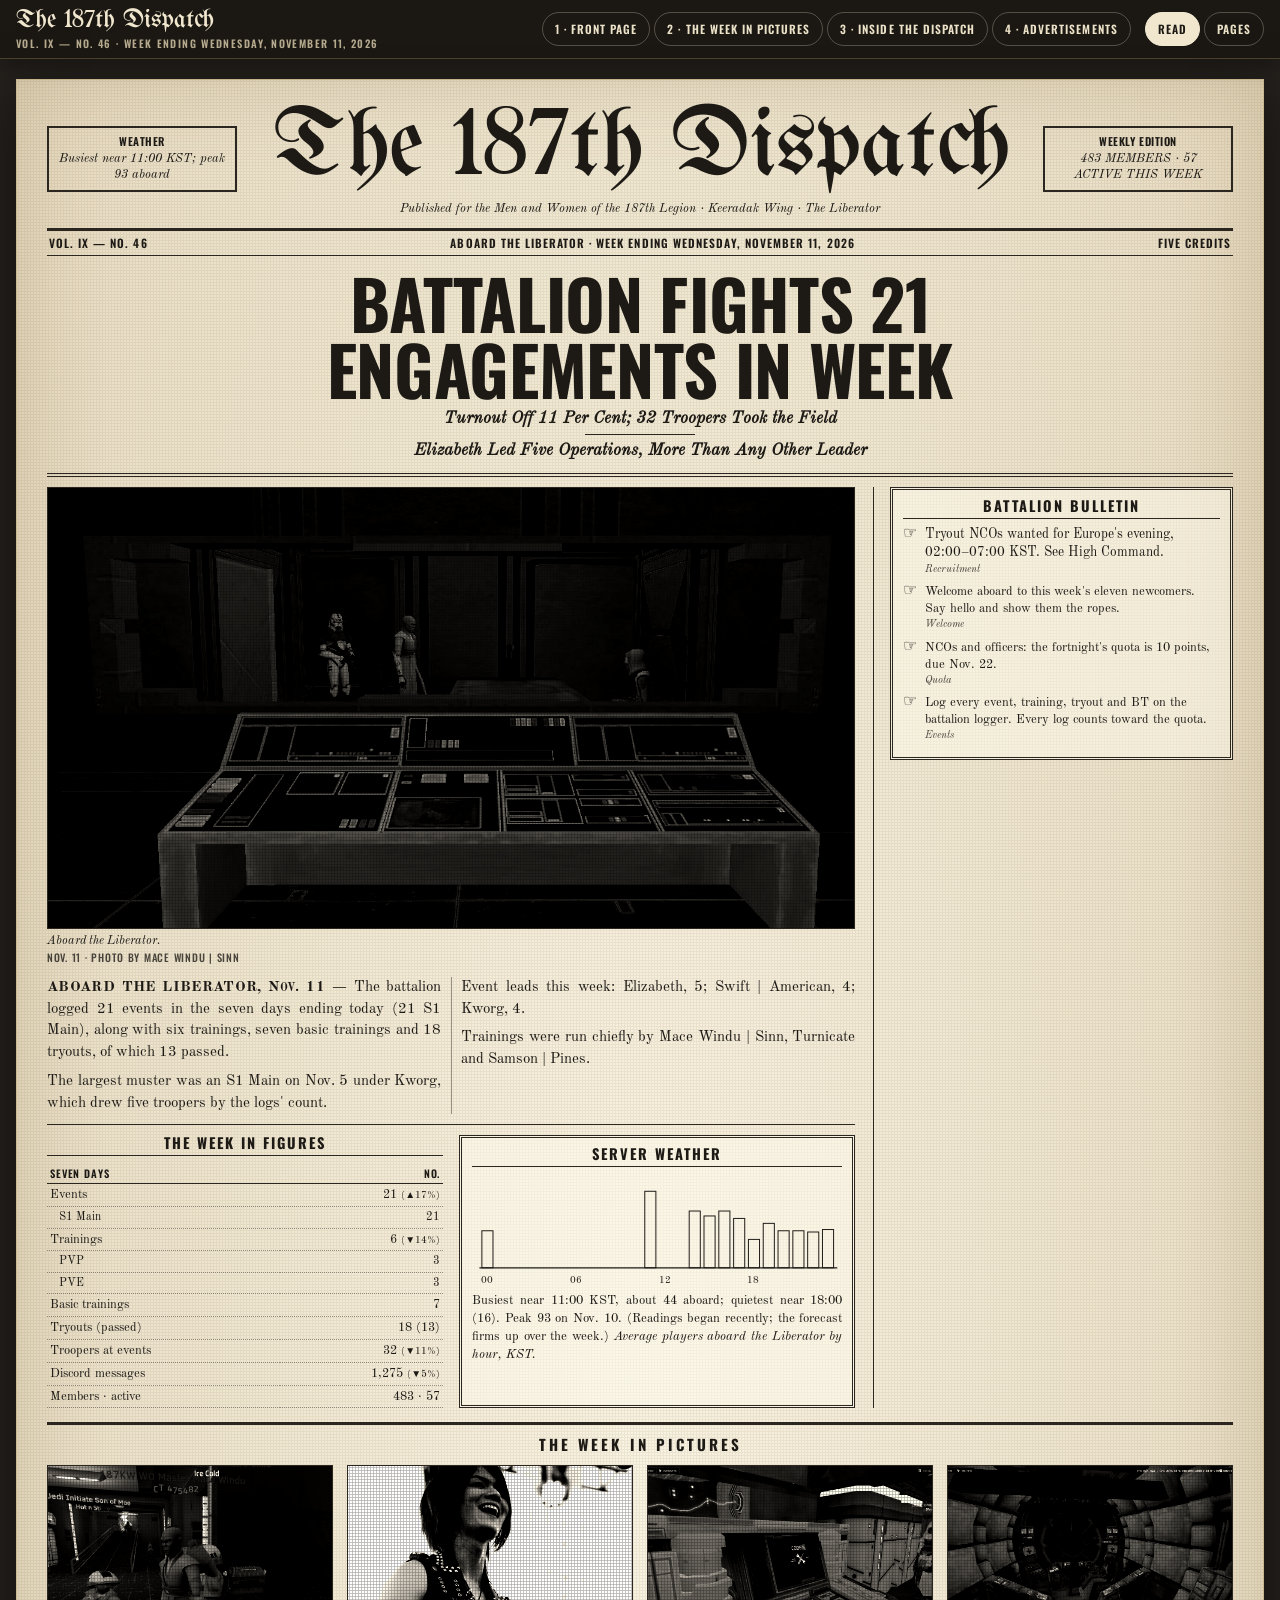
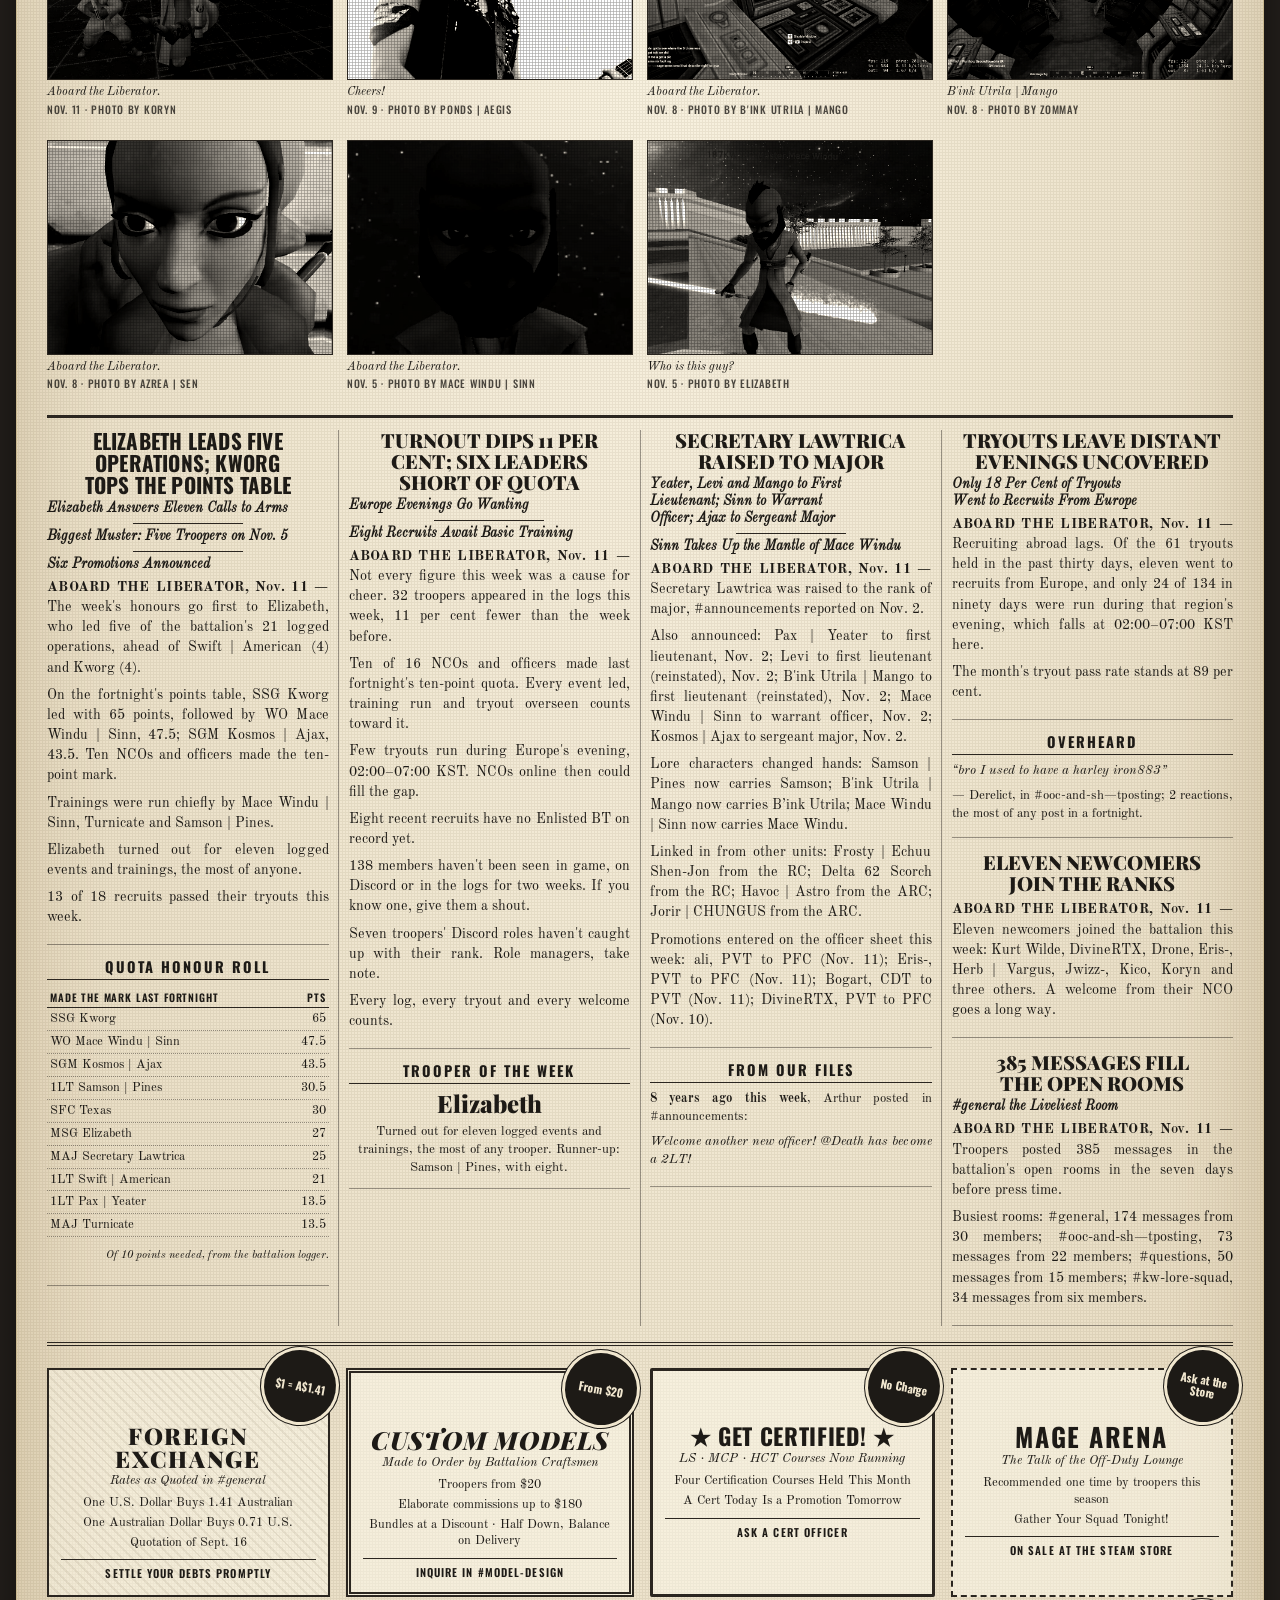
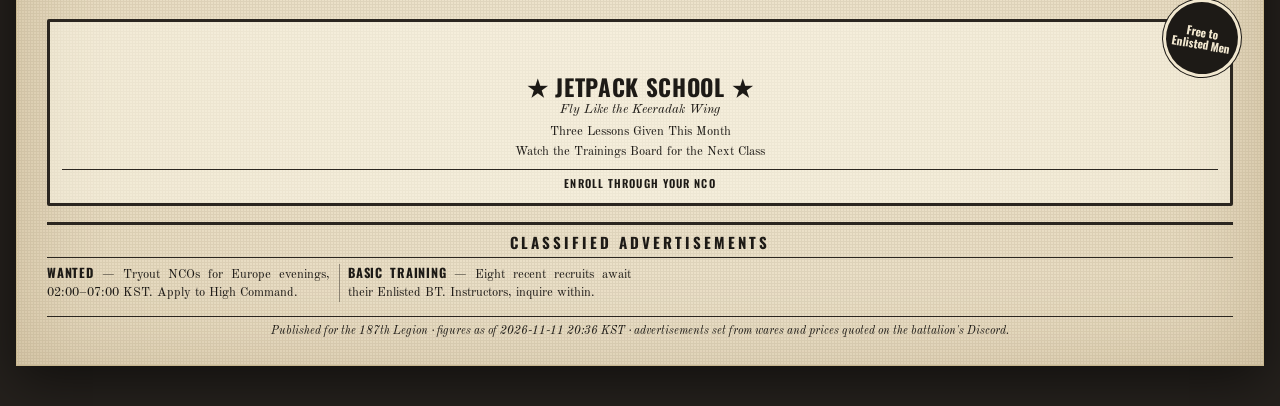
==== commit ba9fb7c1: "The 187th Dispatch, No. 46" ====
--- a/index.html
+++ b/index.html
@@ -1 +1 @@
-<!doctype html><html lang="en"><head><meta charset="utf-8"><meta name="viewport" content="width=device-width, initial-scale=1, viewport-fit=cover"><title>The 187th Dispatch, No. 46</title><link rel="stylesheet" href="fonts.css"><link rel="stylesheet" href="style.css"></head><body><header class="rd-bar"><div class="rd-brand"><span class="rd-mast">The 187th Dispatch</span><span class="rd-ed">Vol. IX — No. 46 · Week Ending Wednesday, November 11, 2026</span></div><nav class="rd-tabs" aria-label="Pages"><button class="rd-tab" type="button" aria-current="false">1 · Front Page</button><button class="rd-tab" type="button" aria-current="false">2 · The Week in Pictures</button><button class="rd-tab" type="button" aria-current="false">3 · Inside the Dispatch</button><button class="rd-tab" type="button" aria-current="false">4 · Advertisements</button></nav><div class="rd-group" role="group" aria-label="View"><button class="rd-btn" type="button" data-mode="read" aria-pressed="true">Read</button><button class="rd-btn" type="button" data-mode="pages" aria-pressed="false">Pages</button></div><div class="rd-group rd-zoom" role="group" aria-label="Zoom" hidden><button class="rd-btn rd-zout" type="button" aria-label="Zoom out">−</button><button class="rd-btn rd-zfit" type="button" aria-label="Fit the page to the screen">Fit</button><button class="rd-btn rd-zin" type="button" aria-label="Zoom in">+</button></div></header><div class="rd-hint" role="status" hidden>Double-tap a column to zoom in, and swipe to turn the page. “Read” scrolls the whole paper.</div><main><div class="rd-book" hidden><section class="rd-page" data-title="Front Page" aria-label="Page 1 of 4: Front Page"><div class="rd-frame"><article class="paper np-sheet" lang="en"><div class="np-top"><div class="np-ear">WEATHER<b>Busiest near 11:00 KST; peak 93 aboard</b></div><div><h1 class="np-title">The 187th Dispatch</h1><div class="np-motto">Published for the Men and Women of the 187th Legion · Keeradak Wing · The Liberator</div></div><div class="np-ear">WEEKLY EDITION<b>482 MEMBERS · 55 ACTIVE THIS WEEK</b></div></div><div class="np-folio"><span>Vol. IX — No. 46</span><span>Aboard the Liberator · WEEK ENDING WEDNESDAY, NOVEMBER 11, 2026</span><span>FIVE CREDITS</span></div><h2 class="np-banner">BATTALION FIGHTS 21 ENGAGEMENTS IN WEEK</h2><div class="np-decks"><div class="np-deck">Turnout Off 11 Per Cent; 32 Troopers Took the Field</div><div class="np-deck">Elizabeth Led Five Operations, More Than Any Other Leader</div></div><div class="np-toprow"><section class="np-lead"><figure class="np-photo np-leadphoto"><div class="np-ph"><img src="media/1568956717868253254-0.jpg" alt="Aboard the Liberator." width="1400" height="788"></div><figcaption>Aboard the Liberator.<span class="np-credit">Nov. 8 · Photo by B&#x27;ink Utrila | Mango</span></figcaption></figure><div class="np-body"><p><span class="np-dateline">ABOARD THE LIBERATOR, Nov. 11 —</span> The battalion logged 21 events in the seven days ending today (21 S1 Main), along with six trainings, six basic trainings and 18 tryouts, of which 13 passed.</p><p>The largest muster was an S1 Main on Nov. 5 under Kworg, which drew five troopers by the logs&#x27; count.</p><p>Event leads this week: Elizabeth, 5; Swift | American, 4; Kworg, 4.</p><p>Trainings were run chiefly by Mace Windu | Sinn, Turnicate and Samson | Pines.</p></div><div class="np-under"><div class="np-col"><h3 class="np-label">The Week in Figures</h3><table class="np-table"><tr><th>Seven days</th><th class="n">No.</th></tr><tr><td>Events</td><td class="n">21 <span style="font-size:10px">(▲17%)</span></td></tr><tr class="sub"><td>S1 Main</td><td class="n">21</td></tr><tr><td>Trainings</td><td class="n">6 <span style="font-size:10px">(▼14%)</span></td></tr><tr class="sub"><td>PVP</td><td class="n">3</td></tr><tr class="sub"><td>PVE</td><td class="n">3</td></tr><tr><td>Basic trainings</td><td class="n">6</td></tr><tr><td>Tryouts (passed)</td><td class="n">18 (13)</td></tr><tr><td>Troopers at events</td><td class="n">32 <span style="font-size:10px">(▼11%)</span></td></tr><tr><td>Discord messages</td><td class="n">1,260 <span style="font-size:10px">(▼6%)</span></td></tr><tr><td>Members · active</td><td class="n">482 · 55</td></tr></table></div><div class="np-box np-weather"><h3>Server Weather</h3><svg viewBox="0 0 300 92" role="img" aria-label="Average players aboard by hour"><defs><pattern id="npw" width="3" height="3" patternUnits="userSpaceOnUse" patternTransform="rotate(-45)"><line x1="0" y1="0" x2="0" y2="3" stroke="#1d1a16" stroke-width="1"/></pattern></defs><line x1="6" y1="76" x2="296" y2="76" stroke="#1d1a16" stroke-width="1"/><rect x="8" y="46" width="9" height="30" fill="url(#npw)" stroke="#1d1a16" stroke-width=".8"/><rect x="140" y="14" width="9" height="62" fill="url(#npw)" stroke="#1d1a16" stroke-width=".8"/><rect x="176" y="30" width="9" height="46" fill="url(#npw)" stroke="#1d1a16" stroke-width=".8"/><rect x="188" y="34" width="9" height="42" fill="url(#npw)" stroke="#1d1a16" stroke-width=".8"/><rect x="200" y="30" width="9" height="46" fill="url(#npw)" stroke="#1d1a16" stroke-width=".8"/><rect x="212" y="36" width="9" height="40" fill="url(#npw)" stroke="#1d1a16" stroke-width=".8"/><rect x="224" y="53" width="9" height="23" fill="url(#npw)" stroke="#1d1a16" stroke-width=".8"/><rect x="236" y="40" width="9" height="36" fill="url(#npw)" stroke="#1d1a16" stroke-width=".8"/><rect x="248" y="46" width="9" height="30" fill="url(#npw)" stroke="#1d1a16" stroke-width=".8"/><rect x="260" y="46" width="9" height="30" fill="url(#npw)" stroke="#1d1a16" stroke-width=".8"/><rect x="272" y="47" width="9" height="29" fill="url(#npw)" stroke="#1d1a16" stroke-width=".8"/><rect x="284" y="45" width="9" height="31" fill="url(#npw)" stroke="#1d1a16" stroke-width=".8"/><text x="12" y="88" font-size="8" text-anchor="middle" fill="#1d1a16">00</text><text x="84" y="88" font-size="8" text-anchor="middle" fill="#1d1a16">06</text><text x="156" y="88" font-size="8" text-anchor="middle" fill="#1d1a16">12</text><text x="228" y="88" font-size="8" text-anchor="middle" fill="#1d1a16">18</text></svg><p>Busiest near 11:00 KST, about 44 aboard; quietest near 18:00 (16). Peak 93 on Nov. 10. (Readings began recently; the forecast firms up over the week.) <i>Average players aboard the Liberator by hour, KST.</i></p></div></div></section><aside class="np-side"><div class="np-box np-orders"><h3>Battalion Bulletin</h3><ol><li class="np-p2">Tryout NCOs wanted for Europe&#x27;s evening, 02:00–07:00 KST. See High Command.<div class="np-from">Recruitment</div></li><li class="np-p3">Welcome aboard to this week&#x27;s ten newcomers. Say hello and show them the ropes.<div class="np-from">Welcome</div></li><li class="np-p3">NCOs and officers: the fortnight&#x27;s quota is 10 points, due Nov. 22.<div class="np-from">Quota</div></li><li class="np-p3">Log every event, training, tryout and BT on the battalion logger. Every log counts toward the quota.<div class="np-from">Events</div></li></ol></div></aside></div></article></div></section><section class="rd-page" data-title="The Week in Pictures" aria-label="Page 2 of 4: The Week in Pictures"><div class="rd-frame"><article class="paper np-sheet" lang="en"><div class="np-run"><span class="np-run-t">The 187th Dispatch</span><span>WEEK ENDING WEDNESDAY, NOVEMBER 11, 2026</span><span>Page 2</span></div><section class="np-gallery"><h3>The Week in Pictures</h3><div class="np-grid"><figure class="np-photo"><div class="np-ph"><img src="media/1570026895196688478-0.jpg" alt="Aboard the Liberator." width="968" height="939"></div><figcaption>Aboard the Liberator.<span class="np-credit">Nov. 11 · Photo by Koryn</span></figcaption></figure><figure class="np-photo"><div class="np-ph"><img src="media/1569346365257945179-0.jpg" alt="Cheers!" width="1066" height="1600"></div><figcaption>Cheers!<span class="np-credit">Nov. 9 · Photo by Ponds | Aegis</span></figcaption></figure><figure class="np-photo"><div class="np-ph"><img src="media/1568953820392718377-0.jpg" alt="B&#x27;ink Utrila | Mango" width="1400" height="787"></div><figcaption>B&#x27;ink Utrila | Mango<span class="np-credit">Nov. 8 · Photo by Zommay</span></figcaption></figure><figure class="np-photo"><div class="np-ph"><img src="media/1568915074289246318-0.jpg" alt="Aboard the Liberator." width="1400" height="726"></div><figcaption>Aboard the Liberator.<span class="np-credit">Nov. 8 · Photo by Azrea | Sen</span></figcaption></figure><figure class="np-photo"><div class="np-ph"><img src="media/1567772022300475429-0.jpg" alt="Aboard the Liberator." width="984" height="918"></div><figcaption>Aboard the Liberator.<span class="np-credit">Nov. 5 · Photo by Mace Windu | Sinn</span></figcaption></figure><figure class="np-photo"><div class="np-ph"><img src="media/1567771844293951620-0.jpg" alt="Who is this guy?" width="1400" height="671"></div><figcaption>Who is this guy?<span class="np-credit">Nov. 5 · Photo by Elizabeth</span></figcaption></figure><figure class="np-photo"><div class="np-ph"><img src="media/1567769774434426942-0.jpg" alt="Bro is built like an M&amp;M" width="931" height="850"></div><figcaption>Bro is built like an M&amp;M<span class="np-credit">Nov. 5 · Photo by Elizabeth</span></figcaption></figure></div></section></article></div></section><section class="rd-page" data-title="Inside the Dispatch" aria-label="Page 3 of 4: Inside the Dispatch"><div class="rd-frame"><article class="paper np-sheet" lang="en"><div class="np-run"><span class="np-run-t">The 187th Dispatch</span><span>WEEK ENDING WEDNESDAY, NOVEMBER 11, 2026</span><span>Page 3</span></div><div class="np-cols"><div class="np-col sports"><h3 class="np-head">ELIZABETH LEADS FIVE OPERATIONS; KWORG TOPS THE POINTS TABLE</h3><div class="np-deck">Elizabeth Answers Eleven Calls to Arms</div><div class="np-deck">Biggest Muster: Five Troopers on Nov. 5</div><div class="np-deck">Six Promotions Announced</div><div class="np-body"><p><span class="np-dateline">ABOARD THE LIBERATOR, Nov. 11 —</span> The week&#x27;s honours go first to Elizabeth, who led five of the battalion&#x27;s 21 logged operations, ahead of Swift | American (4) and Kworg (4).</p><p>On the fortnight&#x27;s points table, SSG Kworg led with 65 points, followed by WO Mace Windu | Sinn, 47.5; SGM Kosmos | Ajax, 43.5. Ten NCOs and officers made the ten-point mark.</p><p>Trainings were run chiefly by Mace Windu | Sinn, Turnicate and Samson | Pines.</p><p>Elizabeth turned out for eleven logged events and trainings, the most of anyone.</p><p>13 of 18 recruits passed their tryouts this week.</p></div></div><div class="np-col"><h3 class="np-label">Quota Honour Roll</h3><table class="np-table"><tr><th>Made the mark last fortnight</th><th class="n">Pts</th></tr><tr><td>SSG Kworg</td><td class="n">65</td></tr><tr><td>WO Mace Windu | Sinn</td><td class="n">47.5</td></tr><tr><td>SGM Kosmos | Ajax</td><td class="n">43.5</td></tr><tr><td>1LT Samson | Pines</td><td class="n">30.5</td></tr><tr><td>SFC Texas</td><td class="n">30</td></tr><tr><td>MSG Elizabeth</td><td class="n">27</td></tr><tr><td>MAJ Secretary Lawtrica</td><td class="n">25</td></tr><tr><td>1LT Swift | American</td><td class="n">21</td></tr><tr><td>1LT Pax | Yeater</td><td class="n">13.5</td></tr><tr><td>MAJ Turnicate</td><td class="n">13.5</td></tr></table><p class="np-src">Of 10 points needed, from the battalion logger.</p></div><div class="np-col news"><h3 class="np-head">TURNOUT DIPS 11 PER CENT; SIX LEADERS SHORT OF QUOTA</h3><div class="np-deck">Europe Evenings Go Wanting</div><div class="np-deck">Eight Recruits Await Basic Training</div><div class="np-body"><p><span class="np-dateline">ABOARD THE LIBERATOR, Nov. 11 —</span> Not every figure this week was a cause for cheer. 32 troopers appeared in the logs this week, 11 per cent fewer than the week before.</p><p>Ten of 16 NCOs and officers made last fortnight&#x27;s ten-point quota. Every event led, training run and tryout overseen counts toward it.</p><p>Few tryouts run during Europe&#x27;s evening, 02:00–07:00 KST. NCOs online then could fill the gap.</p><p>Eight recent recruits have no Enlisted BT on record yet.</p><p>139 members haven&#x27;t been seen in game, on Discord or in the logs for two weeks. If you know one, give them a shout.</p><p>Seven troopers&#x27; Discord roles haven&#x27;t caught up with their rank. Role managers, take note.</p><p>Every log, every tryout and every welcome counts.</p></div></div><div class="np-col np-tow"><h3 class="np-label">Trooper of the Week</h3><div class="np-tow-name">Elizabeth</div><p>Turned out for eleven logged events and trainings, the most of any trooper. Runner-up: Mace Windu | Sinn, with eight.</p></div><div class="np-col society"><h3 class="np-head">SECRETARY LAWTRICA RAISED TO MAJOR</h3><div class="np-deck">Yeater, Levi and Mango to First Lieutenant; Sinn to Warrant Officer; Ajax to Sergeant Major</div><div class="np-deck">Sinn Takes Up the Mantle of Mace Windu</div><div class="np-body"><p><span class="np-dateline">ABOARD THE LIBERATOR, Nov. 11 —</span> Secretary Lawtrica was raised to the rank of major, #announcements reported on Nov. 2.</p><p>Also announced: Pax | Yeater to first lieutenant, Nov. 2; Levi to first lieutenant (reinstated), Nov. 2; B&#x27;ink Utrila | Mango to first lieutenant (reinstated), Nov. 2; Mace Windu | Sinn to warrant officer, Nov. 2; Kosmos | Ajax to sergeant major, Nov. 2.</p><p>Lore characters changed hands: Samson | Pines now carries Samson; B&#x27;ink Utrila | Mango now carries B’ink Utrila; Mace Windu | Sinn now carries Mace Windu.</p><p>Linked in from other units: Frosty | Echuu Shen-Jon from the RC; Delta 62 Scorch from the RC; Havoc | Astro from the ARC; Jorir | CHUNGUS from the ARC.</p><p>Promotions entered on the officer sheet this week: ali, PVT to PFC (Nov. 11); Eris-, PVT to PFC (Nov. 11); Bogart, CDT to PVT (Nov. 11); DivineRTX, PVT to PFC (Nov. 10).</p></div></div><div class="np-col np-files"><h3 class="np-label">From Our Files</h3><p><b>8 years ago this week</b>, Arthur posted in #announcements:</p><blockquote>Welcome another new officer! @Death has become a 2LT!</blockquote></div><div class="np-col news"><h3 class="np-head">TRYOUTS LEAVE DISTANT EVENINGS UNCOVERED</h3><div class="np-deck">Only 18 Per Cent of Tryouts Went to Recruits From Europe</div><div class="np-body"><p><span class="np-dateline">ABOARD THE LIBERATOR, Nov. 11 —</span> Recruiting abroad lags. Of the 61 tryouts held in the past thirty days, eleven went to recruits from Europe, and only 24 of 134 in ninety days were run during that region&#x27;s evening, which falls at 02:00–07:00 KST here.</p><p>The month&#x27;s tryout pass rate stands at 89 per cent.</p></div></div><div class="np-col np-quote"><h3 class="np-label">Overheard</h3><blockquote>“bro I used to have a harley iron883”</blockquote><p>— Derelict, in #ooc-and-sh—tposting; 2 reactions, the most of any post in a fortnight.</p></div><div class="np-col society"><h3 class="np-head">TEN NEWCOMERS JOIN THE RANKS</h3><div class="np-body"><p><span class="np-dateline">ABOARD THE LIBERATOR, Nov. 11 —</span> Ten newcomers joined the battalion this week: Kurt Wilde, DivineRTX, Drone, Eris-, Herb | Vargus, Jwizz-, Koryn, Mayluron and two others. A welcome from their NCO goes a long way.</p></div></div><div class="np-col society"><h3 class="np-head">381 MESSAGES FILL THE OPEN ROOMS</h3><div class="np-deck">#general the Liveliest Room</div><div class="np-body"><p><span class="np-dateline">ABOARD THE LIBERATOR, Nov. 11 —</span> Troopers posted 381 messages in the battalion&#x27;s open rooms in the seven days before press time.</p><p>Busiest rooms: #general, 172 messages from 29 members; #ooc-and-sh—tposting, 73 messages from 22 members; #questions, 50 messages from 15 members; #kw-lore-squad, 34 messages from six members.</p></div></div></div></article></div></section><section class="rd-page" data-title="Advertisements" aria-label="Page 4 of 4: Advertisements"><div class="rd-frame"><article class="paper np-sheet" lang="en"><div class="np-run"><span class="np-run-t">The 187th Dispatch</span><span>WEEK ENDING WEDNESDAY, NOVEMBER 11, 2026</span><span>Page 4</span></div><div class="np-ads"><div class="np-ad k-fx"><div class="price">$1 = A$1.41</div><div class="ah">FOREIGN EXCHANGE</div><div class="as">Rates as Quoted in #general</div><div class="al">One U.S. Dollar Buys 1.41 Australian</div><div class="al">One Australian Dollar Buys 0.71 U.S.</div><div class="al">Quotation of Sept. 16</div><div class="ac">Settle Your Debts Promptly</div></div><div class="np-ad k-commission"><div class="price">From $20</div><div class="ah">CUSTOM MODELS</div><div class="as">Made to Order by Battalion Craftsmen</div><div class="al">Troopers from $20</div><div class="al">Elaborate commissions up to $180</div><div class="al">Bundles at a Discount · Half Down, Balance on Delivery</div><div class="ac">Inquire in #model-design</div></div><div class="np-ad k-school"><div class="price">No Charge</div><div class="ah">GET CERTIFIED!</div><div class="as">LS · MCP · HCT Courses Now Running</div><div class="al">Four Certification Courses Held This Month</div><div class="al">A Cert Today Is a Promotion Tomorrow</div><div class="ac">Ask a Cert Officer</div></div><div class="np-ad k-game"><div class="price">Ask at the Store</div><div class="ah">MAGE ARENA</div><div class="as">The Talk of the Off-Duty Lounge</div><div class="al">Recommended one time by troopers this season</div><div class="al">Gather Your Squad Tonight!</div><div class="ac">On Sale at the Steam Store</div></div><div class="np-ad k-school"><div class="price">Free to Enlisted Men</div><div class="ah">JETPACK SCHOOL</div><div class="as">Fly Like the Keeradak Wing</div><div class="al">Three Lessons Given This Month</div><div class="al">Watch the Trainings Board for the Next Class</div><div class="ac">Enroll Through Your NCO</div></div></div><div class="np-class"><h3>Classified Advertisements</h3><p><b>WANTED</b> — Tryout NCOs for Europe evenings, 02:00–07:00 KST. Apply to High Command.</p><p><b>BASIC TRAINING</b> — Eight recent recruits await their Enlisted BT. Instructors, inquire within.</p></div><div class="np-foot">Published for the 187th Legion · figures as of 2026-11-11 20:09 KST · advertisements set from wares and prices quoted on the battalion's Discord.</div></article></div></section></div><div class="rd-read"><article class="paper" lang="en"><div class="np-top"><div class="np-ear">WEATHER<b>Busiest near 11:00 KST; peak 93 aboard</b></div><div><h1 class="np-title">The 187th Dispatch</h1><div class="np-motto">Published for the Men and Women of the 187th Legion · Keeradak Wing · The Liberator</div></div><div class="np-ear">WEEKLY EDITION<b>482 MEMBERS · 55 ACTIVE THIS WEEK</b></div></div><div class="np-folio"><span>Vol. IX — No. 46</span><span>Aboard the Liberator · WEEK ENDING WEDNESDAY, NOVEMBER 11, 2026</span><span>FIVE CREDITS</span></div><h2 class="np-banner">BATTALION FIGHTS 21 ENGAGEMENTS IN WEEK</h2><div class="np-decks"><div class="np-deck">Turnout Off 11 Per Cent; 32 Troopers Took the Field</div><div class="np-deck">Elizabeth Led Five Operations, More Than Any Other Leader</div></div><div class="np-toprow"><section class="np-lead"><figure class="np-photo np-leadphoto"><div class="np-ph"><img src="media/1568956717868253254-0.jpg" alt="Aboard the Liberator." width="1400" height="788" loading="lazy"></div><figcaption>Aboard the Liberator.<span class="np-credit">Nov. 8 · Photo by B&#x27;ink Utrila | Mango</span></figcaption></figure><div class="np-body"><p><span class="np-dateline">ABOARD THE LIBERATOR, Nov. 11 —</span> The battalion logged 21 events in the seven days ending today (21 S1 Main), along with six trainings, six basic trainings and 18 tryouts, of which 13 passed.</p><p>The largest muster was an S1 Main on Nov. 5 under Kworg, which drew five troopers by the logs&#x27; count.</p><p>Event leads this week: Elizabeth, 5; Swift | American, 4; Kworg, 4.</p><p>Trainings were run chiefly by Mace Windu | Sinn, Turnicate and Samson | Pines.</p></div><div class="np-under"><div class="np-col"><h3 class="np-label">The Week in Figures</h3><table class="np-table"><tr><th>Seven days</th><th class="n">No.</th></tr><tr><td>Events</td><td class="n">21 <span style="font-size:10px">(▲17%)</span></td></tr><tr class="sub"><td>S1 Main</td><td class="n">21</td></tr><tr><td>Trainings</td><td class="n">6 <span style="font-size:10px">(▼14%)</span></td></tr><tr class="sub"><td>PVP</td><td class="n">3</td></tr><tr class="sub"><td>PVE</td><td class="n">3</td></tr><tr><td>Basic trainings</td><td class="n">6</td></tr><tr><td>Tryouts (passed)</td><td class="n">18 (13)</td></tr><tr><td>Troopers at events</td><td class="n">32 <span style="font-size:10px">(▼11%)</span></td></tr><tr><td>Discord messages</td><td class="n">1,260 <span style="font-size:10px">(▼6%)</span></td></tr><tr><td>Members · active</td><td class="n">482 · 55</td></tr></table></div><div class="np-box np-weather"><h3>Server Weather</h3><svg viewBox="0 0 300 92" role="img" aria-label="Average players aboard by hour"><defs><pattern id="npw" width="3" height="3" patternUnits="userSpaceOnUse" patternTransform="rotate(-45)"><line x1="0" y1="0" x2="0" y2="3" stroke="#1d1a16" stroke-width="1"/></pattern></defs><line x1="6" y1="76" x2="296" y2="76" stroke="#1d1a16" stroke-width="1"/><rect x="8" y="46" width="9" height="30" fill="url(#npw)" stroke="#1d1a16" stroke-width=".8"/><rect x="140" y="14" width="9" height="62" fill="url(#npw)" stroke="#1d1a16" stroke-width=".8"/><rect x="176" y="30" width="9" height="46" fill="url(#npw)" stroke="#1d1a16" stroke-width=".8"/><rect x="188" y="34" width="9" height="42" fill="url(#npw)" stroke="#1d1a16" stroke-width=".8"/><rect x="200" y="30" width="9" height="46" fill="url(#npw)" stroke="#1d1a16" stroke-width=".8"/><rect x="212" y="36" width="9" height="40" fill="url(#npw)" stroke="#1d1a16" stroke-width=".8"/><rect x="224" y="53" width="9" height="23" fill="url(#npw)" stroke="#1d1a16" stroke-width=".8"/><rect x="236" y="40" width="9" height="36" fill="url(#npw)" stroke="#1d1a16" stroke-width=".8"/><rect x="248" y="46" width="9" height="30" fill="url(#npw)" stroke="#1d1a16" stroke-width=".8"/><rect x="260" y="46" width="9" height="30" fill="url(#npw)" stroke="#1d1a16" stroke-width=".8"/><rect x="272" y="47" width="9" height="29" fill="url(#npw)" stroke="#1d1a16" stroke-width=".8"/><rect x="284" y="45" width="9" height="31" fill="url(#npw)" stroke="#1d1a16" stroke-width=".8"/><text x="12" y="88" font-size="8" text-anchor="middle" fill="#1d1a16">00</text><text x="84" y="88" font-size="8" text-anchor="middle" fill="#1d1a16">06</text><text x="156" y="88" font-size="8" text-anchor="middle" fill="#1d1a16">12</text><text x="228" y="88" font-size="8" text-anchor="middle" fill="#1d1a16">18</text></svg><p>Busiest near 11:00 KST, about 44 aboard; quietest near 18:00 (16). Peak 93 on Nov. 10. (Readings began recently; the forecast firms up over the week.) <i>Average players aboard the Liberator by hour, KST.</i></p></div></div></section><aside class="np-side"><div class="np-box np-orders"><h3>Battalion Bulletin</h3><ol><li class="np-p2">Tryout NCOs wanted for Europe&#x27;s evening, 02:00–07:00 KST. See High Command.<div class="np-from">Recruitment</div></li><li class="np-p3">Welcome aboard to this week&#x27;s ten newcomers. Say hello and show them the ropes.<div class="np-from">Welcome</div></li><li class="np-p3">NCOs and officers: the fortnight&#x27;s quota is 10 points, due Nov. 22.<div class="np-from">Quota</div></li><li class="np-p3">Log every event, training, tryout and BT on the battalion logger. Every log counts toward the quota.<div class="np-from">Events</div></li></ol></div></aside></div><section class="np-gallery"><h3>The Week in Pictures</h3><div class="np-grid"><figure class="np-photo"><div class="np-ph"><img src="media/1570026895196688478-0.jpg" alt="Aboard the Liberator." width="968" height="939" loading="lazy"></div><figcaption>Aboard the Liberator.<span class="np-credit">Nov. 11 · Photo by Koryn</span></figcaption></figure><figure class="np-photo"><div class="np-ph"><img src="media/1569346365257945179-0.jpg" alt="Cheers!" width="1066" height="1600" loading="lazy"></div><figcaption>Cheers!<span class="np-credit">Nov. 9 · Photo by Ponds | Aegis</span></figcaption></figure><figure class="np-photo"><div class="np-ph"><img src="media/1568953820392718377-0.jpg" alt="B&#x27;ink Utrila | Mango" width="1400" height="787" loading="lazy"></div><figcaption>B&#x27;ink Utrila | Mango<span class="np-credit">Nov. 8 · Photo by Zommay</span></figcaption></figure><figure class="np-photo"><div class="np-ph"><img src="media/1568915074289246318-0.jpg" alt="Aboard the Liberator." width="1400" height="726" loading="lazy"></div><figcaption>Aboard the Liberator.<span class="np-credit">Nov. 8 · Photo by Azrea | Sen</span></figcaption></figure><figure class="np-photo"><div class="np-ph"><img src="media/1567772022300475429-0.jpg" alt="Aboard the Liberator." width="984" height="918" loading="lazy"></div><figcaption>Aboard the Liberator.<span class="np-credit">Nov. 5 · Photo by Mace Windu | Sinn</span></figcaption></figure><figure class="np-photo"><div class="np-ph"><img src="media/1567771844293951620-0.jpg" alt="Who is this guy?" width="1400" height="671" loading="lazy"></div><figcaption>Who is this guy?<span class="np-credit">Nov. 5 · Photo by Elizabeth</span></figcaption></figure><figure class="np-photo"><div class="np-ph"><img src="media/1567769774434426942-0.jpg" alt="Bro is built like an M&amp;M" width="931" height="850" loading="lazy"></div><figcaption>Bro is built like an M&amp;M<span class="np-credit">Nov. 5 · Photo by Elizabeth</span></figcaption></figure></div></section><div class="np-cols"><div class="np-col sports"><h3 class="np-head">ELIZABETH LEADS FIVE OPERATIONS; KWORG TOPS THE POINTS TABLE</h3><div class="np-deck">Elizabeth Answers Eleven Calls to Arms</div><div class="np-deck">Biggest Muster: Five Troopers on Nov. 5</div><div class="np-deck">Six Promotions Announced</div><div class="np-body"><p><span class="np-dateline">ABOARD THE LIBERATOR, Nov. 11 —</span> The week&#x27;s honours go first to Elizabeth, who led five of the battalion&#x27;s 21 logged operations, ahead of Swift | American (4) and Kworg (4).</p><p>On the fortnight&#x27;s points table, SSG Kworg led with 65 points, followed by WO Mace Windu | Sinn, 47.5; SGM Kosmos | Ajax, 43.5. Ten NCOs and officers made the ten-point mark.</p><p>Trainings were run chiefly by Mace Windu | Sinn, Turnicate and Samson | Pines.</p><p>Elizabeth turned out for eleven logged events and trainings, the most of anyone.</p><p>13 of 18 recruits passed their tryouts this week.</p></div></div><div class="np-col"><h3 class="np-label">Quota Honour Roll</h3><table class="np-table"><tr><th>Made the mark last fortnight</th><th class="n">Pts</th></tr><tr><td>SSG Kworg</td><td class="n">65</td></tr><tr><td>WO Mace Windu | Sinn</td><td class="n">47.5</td></tr><tr><td>SGM Kosmos | Ajax</td><td class="n">43.5</td></tr><tr><td>1LT Samson | Pines</td><td class="n">30.5</td></tr><tr><td>SFC Texas</td><td class="n">30</td></tr><tr><td>MSG Elizabeth</td><td class="n">27</td></tr><tr><td>MAJ Secretary Lawtrica</td><td class="n">25</td></tr><tr><td>1LT Swift | American</td><td class="n">21</td></tr><tr><td>1LT Pax | Yeater</td><td class="n">13.5</td></tr><tr><td>MAJ Turnicate</td><td class="n">13.5</td></tr></table><p class="np-src">Of 10 points needed, from the battalion logger.</p></div><div class="np-col news"><h3 class="np-head">TURNOUT DIPS 11 PER CENT; SIX LEADERS SHORT OF QUOTA</h3><div class="np-deck">Europe Evenings Go Wanting</div><div class="np-deck">Eight Recruits Await Basic Training</div><div class="np-body"><p><span class="np-dateline">ABOARD THE LIBERATOR, Nov. 11 —</span> Not every figure this week was a cause for cheer. 32 troopers appeared in the logs this week, 11 per cent fewer than the week before.</p><p>Ten of 16 NCOs and officers made last fortnight&#x27;s ten-point quota. Every event led, training run and tryout overseen counts toward it.</p><p>Few tryouts run during Europe&#x27;s evening, 02:00–07:00 KST. NCOs online then could fill the gap.</p><p>Eight recent recruits have no Enlisted BT on record yet.</p><p>139 members haven&#x27;t been seen in game, on Discord or in the logs for two weeks. If you know one, give them a shout.</p><p>Seven troopers&#x27; Discord roles haven&#x27;t caught up with their rank. Role managers, take note.</p><p>Every log, every tryout and every welcome counts.</p></div></div><div class="np-col np-tow"><h3 class="np-label">Trooper of the Week</h3><div class="np-tow-name">Elizabeth</div><p>Turned out for eleven logged events and trainings, the most of any trooper. Runner-up: Mace Windu | Sinn, with eight.</p></div><div class="np-col society"><h3 class="np-head">SECRETARY LAWTRICA RAISED TO MAJOR</h3><div class="np-deck">Yeater, Levi and Mango to First Lieutenant; Sinn to Warrant Officer; Ajax to Sergeant Major</div><div class="np-deck">Sinn Takes Up the Mantle of Mace Windu</div><div class="np-body"><p><span class="np-dateline">ABOARD THE LIBERATOR, Nov. 11 —</span> Secretary Lawtrica was raised to the rank of major, #announcements reported on Nov. 2.</p><p>Also announced: Pax | Yeater to first lieutenant, Nov. 2; Levi to first lieutenant (reinstated), Nov. 2; B&#x27;ink Utrila | Mango to first lieutenant (reinstated), Nov. 2; Mace Windu | Sinn to warrant officer, Nov. 2; Kosmos | Ajax to sergeant major, Nov. 2.</p><p>Lore characters changed hands: Samson | Pines now carries Samson; B&#x27;ink Utrila | Mango now carries B’ink Utrila; Mace Windu | Sinn now carries Mace Windu.</p><p>Linked in from other units: Frosty | Echuu Shen-Jon from the RC; Delta 62 Scorch from the RC; Havoc | Astro from the ARC; Jorir | CHUNGUS from the ARC.</p><p>Promotions entered on the officer sheet this week: ali, PVT to PFC (Nov. 11); Eris-, PVT to PFC (Nov. 11); Bogart, CDT to PVT (Nov. 11); DivineRTX, PVT to PFC (Nov. 10).</p></div></div><div class="np-col np-files"><h3 class="np-label">From Our Files</h3><p><b>8 years ago this week</b>, Arthur posted in #announcements:</p><blockquote>Welcome another new officer! @Death has become a 2LT!</blockquote></div><div class="np-col news"><h3 class="np-head">TRYOUTS LEAVE DISTANT EVENINGS UNCOVERED</h3><div class="np-deck">Only 18 Per Cent of Tryouts Went to Recruits From Europe</div><div class="np-body"><p><span class="np-dateline">ABOARD THE LIBERATOR, Nov. 11 —</span> Recruiting abroad lags. Of the 61 tryouts held in the past thirty days, eleven went to recruits from Europe, and only 24 of 134 in ninety days were run during that region&#x27;s evening, which falls at 02:00–07:00 KST here.</p><p>The month&#x27;s tryout pass rate stands at 89 per cent.</p></div></div><div class="np-col np-quote"><h3 class="np-label">Overheard</h3><blockquote>“bro I used to have a harley iron883”</blockquote><p>— Derelict, in #ooc-and-sh—tposting; 2 reactions, the most of any post in a fortnight.</p></div><div class="np-col society"><h3 class="np-head">TEN NEWCOMERS JOIN THE RANKS</h3><div class="np-body"><p><span class="np-dateline">ABOARD THE LIBERATOR, Nov. 11 —</span> Ten newcomers joined the battalion this week: Kurt Wilde, DivineRTX, Drone, Eris-, Herb | Vargus, Jwizz-, Koryn, Mayluron and two others. A welcome from their NCO goes a long way.</p></div></div><div class="np-col society"><h3 class="np-head">381 MESSAGES FILL THE OPEN ROOMS</h3><div class="np-deck">#general the Liveliest Room</div><div class="np-body"><p><span class="np-dateline">ABOARD THE LIBERATOR, Nov. 11 —</span> Troopers posted 381 messages in the battalion&#x27;s open rooms in the seven days before press time.</p><p>Busiest rooms: #general, 172 messages from 29 members; #ooc-and-sh—tposting, 73 messages from 22 members; #questions, 50 messages from 15 members; #kw-lore-squad, 34 messages from six members.</p></div></div></div><div class="np-ads"><div class="np-ad k-fx"><div class="price">$1 = A$1.41</div><div class="ah">FOREIGN EXCHANGE</div><div class="as">Rates as Quoted in #general</div><div class="al">One U.S. Dollar Buys 1.41 Australian</div><div class="al">One Australian Dollar Buys 0.71 U.S.</div><div class="al">Quotation of Sept. 16</div><div class="ac">Settle Your Debts Promptly</div></div><div class="np-ad k-commission"><div class="price">From $20</div><div class="ah">CUSTOM MODELS</div><div class="as">Made to Order by Battalion Craftsmen</div><div class="al">Troopers from $20</div><div class="al">Elaborate commissions up to $180</div><div class="al">Bundles at a Discount · Half Down, Balance on Delivery</div><div class="ac">Inquire in #model-design</div></div><div class="np-ad k-school"><div class="price">No Charge</div><div class="ah">GET CERTIFIED!</div><div class="as">LS · MCP · HCT Courses Now Running</div><div class="al">Four Certification Courses Held This Month</div><div class="al">A Cert Today Is a Promotion Tomorrow</div><div class="ac">Ask a Cert Officer</div></div><div class="np-ad k-game"><div class="price">Ask at the Store</div><div class="ah">MAGE ARENA</div><div class="as">The Talk of the Off-Duty Lounge</div><div class="al">Recommended one time by troopers this season</div><div class="al">Gather Your Squad Tonight!</div><div class="ac">On Sale at the Steam Store</div></div><div class="np-ad k-school"><div class="price">Free to Enlisted Men</div><div class="ah">JETPACK SCHOOL</div><div class="as">Fly Like the Keeradak Wing</div><div class="al">Three Lessons Given This Month</div><div class="al">Watch the Trainings Board for the Next Class</div><div class="ac">Enroll Through Your NCO</div></div></div><div class="np-class"><h3>Classified Advertisements</h3><p><b>WANTED</b> — Tryout NCOs for Europe evenings, 02:00–07:00 KST. Apply to High Command.</p><p><b>BASIC TRAINING</b> — Eight recent recruits await their Enlisted BT. Instructors, inquire within.</p></div><div class="np-foot">Published for the 187th Legion · figures as of 2026-11-11 20:09 KST · advertisements set from wares and prices quoted on the battalion's Discord.</div></article></div></main><nav class="rd-nav" aria-label="Turn the page" hidden><button class="rd-turn rd-prev" type="button" aria-label="Previous page">‹</button><span class="rd-count" aria-live="polite">Page 1 of 4</span><button class="rd-turn rd-next" type="button" aria-label="Next page">›</button></nav><script src="activity.js"></script><script src="reader.js"></script></body></html>+<!doctype html><html lang="en"><head><meta charset="utf-8"><meta name="viewport" content="width=device-width, initial-scale=1, viewport-fit=cover"><meta name="robots" content="noindex, nofollow"><title>The 187th Dispatch, No. 46</title><link rel="stylesheet" href="fonts.css"><link rel="stylesheet" href="style.css"></head><body><header class="rd-bar"><div class="rd-brand"><span class="rd-mast">The 187th Dispatch</span><span class="rd-ed">Vol. IX — No. 46 · Week Ending Wednesday, November 11, 2026</span></div><nav class="rd-tabs" aria-label="Pages"><button class="rd-tab" type="button" aria-current="false">1 · Front Page</button><button class="rd-tab" type="button" aria-current="false">2 · The Week in Pictures</button><button class="rd-tab" type="button" aria-current="false">3 · Inside the Dispatch</button><button class="rd-tab" type="button" aria-current="false">4 · Advertisements</button></nav><div class="rd-group" role="group" aria-label="View"><button class="rd-btn" type="button" data-mode="read" aria-pressed="true">Read</button><button class="rd-btn" type="button" data-mode="pages" aria-pressed="false">Pages</button></div><div class="rd-group rd-zoom" role="group" aria-label="Zoom" hidden><button class="rd-btn rd-zout" type="button" aria-label="Zoom out">−</button><button class="rd-btn rd-zfit" type="button" aria-label="Fit the page to the screen">Fit</button><button class="rd-btn rd-zin" type="button" aria-label="Zoom in">+</button></div></header><div class="rd-hint" role="status" hidden>Double-tap a column to zoom in, and swipe to turn the page. “Read” scrolls the whole paper.</div><main><div class="rd-book" hidden><section class="rd-page" data-title="Front Page" aria-label="Page 1 of 4: Front Page"><div class="rd-frame"><article class="paper np-sheet" lang="en"><div class="np-top"><div class="np-ear">WEATHER<b>Busiest near 11:00 KST; peak 93 aboard</b></div><div><h1 class="np-title">The 187th Dispatch</h1><div class="np-motto">Published for the Men and Women of the 187th Legion · Keeradak Wing · The Liberator</div></div><div class="np-ear">WEEKLY EDITION<b>483 MEMBERS · 57 ACTIVE THIS WEEK</b></div></div><div class="np-folio"><span>Vol. IX — No. 46</span><span>Aboard the Liberator · WEEK ENDING WEDNESDAY, NOVEMBER 11, 2026</span><span>FIVE CREDITS</span></div><h2 class="np-banner">BATTALION FIGHTS 21 ENGAGEMENTS IN WEEK</h2><div class="np-decks"><div class="np-deck">Turnout Off 11 Per Cent; 32 Troopers Took the Field</div><div class="np-deck">Elizabeth Led Five Operations, More Than Any Other Leader</div></div><div class="np-toprow"><section class="np-lead"><figure class="np-photo np-leadphoto"><div class="np-ph"><img src="media/1570035924157341808-0.jpg" alt="Aboard the Liberator." width="1149" height="675"></div><figcaption>Aboard the Liberator.<span class="np-credit">Nov. 11 · Photo by Mace Windu | Sinn</span></figcaption></figure><div class="np-body"><p><span class="np-dateline">ABOARD THE LIBERATOR, Nov. 11 —</span> The battalion logged 21 events in the seven days ending today (21 S1 Main), along with six trainings, seven basic trainings and 18 tryouts, of which 13 passed.</p><p>The largest muster was an S1 Main on Nov. 5 under Kworg, which drew five troopers by the logs&#x27; count.</p><p>Event leads this week: Elizabeth, 5; Swift | American, 4; Kworg, 4.</p><p>Trainings were run chiefly by Mace Windu | Sinn, Turnicate and Samson | Pines.</p></div><div class="np-under"><div class="np-col"><h3 class="np-label">The Week in Figures</h3><table class="np-table"><tr><th>Seven days</th><th class="n">No.</th></tr><tr><td>Events</td><td class="n">21 <span style="font-size:10px">(▲17%)</span></td></tr><tr class="sub"><td>S1 Main</td><td class="n">21</td></tr><tr><td>Trainings</td><td class="n">6 <span style="font-size:10px">(▼14%)</span></td></tr><tr class="sub"><td>PVP</td><td class="n">3</td></tr><tr class="sub"><td>PVE</td><td class="n">3</td></tr><tr><td>Basic trainings</td><td class="n">7</td></tr><tr><td>Tryouts (passed)</td><td class="n">18 (13)</td></tr><tr><td>Troopers at events</td><td class="n">32 <span style="font-size:10px">(▼11%)</span></td></tr><tr><td>Discord messages</td><td class="n">1,275 <span style="font-size:10px">(▼5%)</span></td></tr><tr><td>Members · active</td><td class="n">483 · 57</td></tr></table></div><div class="np-box np-weather"><h3>Server Weather</h3><svg viewBox="0 0 300 92" role="img" aria-label="Average players aboard by hour"><defs><pattern id="npw" width="3" height="3" patternUnits="userSpaceOnUse" patternTransform="rotate(-45)"><line x1="0" y1="0" x2="0" y2="3" stroke="#1d1a16" stroke-width="1"/></pattern></defs><line x1="6" y1="76" x2="296" y2="76" stroke="#1d1a16" stroke-width="1"/><rect x="8" y="46" width="9" height="30" fill="url(#npw)" stroke="#1d1a16" stroke-width=".8"/><rect x="140" y="14" width="9" height="62" fill="url(#npw)" stroke="#1d1a16" stroke-width=".8"/><rect x="176" y="30" width="9" height="46" fill="url(#npw)" stroke="#1d1a16" stroke-width=".8"/><rect x="188" y="34" width="9" height="42" fill="url(#npw)" stroke="#1d1a16" stroke-width=".8"/><rect x="200" y="30" width="9" height="46" fill="url(#npw)" stroke="#1d1a16" stroke-width=".8"/><rect x="212" y="36" width="9" height="40" fill="url(#npw)" stroke="#1d1a16" stroke-width=".8"/><rect x="224" y="53" width="9" height="23" fill="url(#npw)" stroke="#1d1a16" stroke-width=".8"/><rect x="236" y="40" width="9" height="36" fill="url(#npw)" stroke="#1d1a16" stroke-width=".8"/><rect x="248" y="46" width="9" height="30" fill="url(#npw)" stroke="#1d1a16" stroke-width=".8"/><rect x="260" y="46" width="9" height="30" fill="url(#npw)" stroke="#1d1a16" stroke-width=".8"/><rect x="272" y="47" width="9" height="29" fill="url(#npw)" stroke="#1d1a16" stroke-width=".8"/><rect x="284" y="45" width="9" height="31" fill="url(#npw)" stroke="#1d1a16" stroke-width=".8"/><text x="12" y="88" font-size="8" text-anchor="middle" fill="#1d1a16">00</text><text x="84" y="88" font-size="8" text-anchor="middle" fill="#1d1a16">06</text><text x="156" y="88" font-size="8" text-anchor="middle" fill="#1d1a16">12</text><text x="228" y="88" font-size="8" text-anchor="middle" fill="#1d1a16">18</text></svg><p>Busiest near 11:00 KST, about 44 aboard; quietest near 18:00 (16). Peak 93 on Nov. 10. (Readings began recently; the forecast firms up over the week.) <i>Average players aboard the Liberator by hour, KST.</i></p></div></div></section><aside class="np-side"><div class="np-box np-orders"><h3>Battalion Bulletin</h3><ol><li class="np-p2">Tryout NCOs wanted for Europe&#x27;s evening, 02:00–07:00 KST. See High Command.<div class="np-from">Recruitment</div></li><li class="np-p3">Welcome aboard to this week&#x27;s eleven newcomers. Say hello and show them the ropes.<div class="np-from">Welcome</div></li><li class="np-p3">NCOs and officers: the fortnight&#x27;s quota is 10 points, due Nov. 22.<div class="np-from">Quota</div></li><li class="np-p3">Log every event, training, tryout and BT on the battalion logger. Every log counts toward the quota.<div class="np-from">Events</div></li></ol></div></aside></div></article></div></section><section class="rd-page" data-title="The Week in Pictures" aria-label="Page 2 of 4: The Week in Pictures"><div class="rd-frame"><article class="paper np-sheet" lang="en"><div class="np-run"><span class="np-run-t">The 187th Dispatch</span><span>WEEK ENDING WEDNESDAY, NOVEMBER 11, 2026</span><span>Page 2</span></div><section class="np-gallery"><h3>The Week in Pictures</h3><div class="np-grid"><figure class="np-photo"><div class="np-ph"><img src="media/1570026895196688478-0.jpg" alt="Aboard the Liberator." width="968" height="939"></div><figcaption>Aboard the Liberator.<span class="np-credit">Nov. 11 · Photo by Koryn</span></figcaption></figure><figure class="np-photo"><div class="np-ph"><img src="media/1569346365257945179-0.jpg" alt="Cheers!" width="1066" height="1600"></div><figcaption>Cheers!<span class="np-credit">Nov. 9 · Photo by Ponds | Aegis</span></figcaption></figure><figure class="np-photo"><div class="np-ph"><img src="media/1568956717868253254-0.jpg" alt="Aboard the Liberator." width="1400" height="788"></div><figcaption>Aboard the Liberator.<span class="np-credit">Nov. 8 · Photo by B&#x27;ink Utrila | Mango</span></figcaption></figure><figure class="np-photo"><div class="np-ph"><img src="media/1568953820392718377-0.jpg" alt="B&#x27;ink Utrila | Mango" width="1400" height="787"></div><figcaption>B&#x27;ink Utrila | Mango<span class="np-credit">Nov. 8 · Photo by Zommay</span></figcaption></figure><figure class="np-photo"><div class="np-ph"><img src="media/1568915074289246318-0.jpg" alt="Aboard the Liberator." width="1400" height="726"></div><figcaption>Aboard the Liberator.<span class="np-credit">Nov. 8 · Photo by Azrea | Sen</span></figcaption></figure><figure class="np-photo"><div class="np-ph"><img src="media/1567772022300475429-0.jpg" alt="Aboard the Liberator." width="984" height="918"></div><figcaption>Aboard the Liberator.<span class="np-credit">Nov. 5 · Photo by Mace Windu | Sinn</span></figcaption></figure><figure class="np-photo"><div class="np-ph"><img src="media/1567771844293951620-0.jpg" alt="Who is this guy?" width="1400" height="671"></div><figcaption>Who is this guy?<span class="np-credit">Nov. 5 · Photo by Elizabeth</span></figcaption></figure></div></section></article></div></section><section class="rd-page" data-title="Inside the Dispatch" aria-label="Page 3 of 4: Inside the Dispatch"><div class="rd-frame"><article class="paper np-sheet" lang="en"><div class="np-run"><span class="np-run-t">The 187th Dispatch</span><span>WEEK ENDING WEDNESDAY, NOVEMBER 11, 2026</span><span>Page 3</span></div><div class="np-cols"><div class="np-col sports"><h3 class="np-head">ELIZABETH LEADS FIVE OPERATIONS; KWORG TOPS THE POINTS TABLE</h3><div class="np-deck">Elizabeth Answers Eleven Calls to Arms</div><div class="np-deck">Biggest Muster: Five Troopers on Nov. 5</div><div class="np-deck">Six Promotions Announced</div><div class="np-body"><p><span class="np-dateline">ABOARD THE LIBERATOR, Nov. 11 —</span> The week&#x27;s honours go first to Elizabeth, who led five of the battalion&#x27;s 21 logged operations, ahead of Swift | American (4) and Kworg (4).</p><p>On the fortnight&#x27;s points table, SSG Kworg led with 65 points, followed by WO Mace Windu | Sinn, 47.5; SGM Kosmos | Ajax, 43.5. Ten NCOs and officers made the ten-point mark.</p><p>Trainings were run chiefly by Mace Windu | Sinn, Turnicate and Samson | Pines.</p><p>Elizabeth turned out for eleven logged events and trainings, the most of anyone.</p><p>13 of 18 recruits passed their tryouts this week.</p></div></div><div class="np-col"><h3 class="np-label">Quota Honour Roll</h3><table class="np-table"><tr><th>Made the mark last fortnight</th><th class="n">Pts</th></tr><tr><td>SSG Kworg</td><td class="n">65</td></tr><tr><td>WO Mace Windu | Sinn</td><td class="n">47.5</td></tr><tr><td>SGM Kosmos | Ajax</td><td class="n">43.5</td></tr><tr><td>1LT Samson | Pines</td><td class="n">30.5</td></tr><tr><td>SFC Texas</td><td class="n">30</td></tr><tr><td>MSG Elizabeth</td><td class="n">27</td></tr><tr><td>MAJ Secretary Lawtrica</td><td class="n">25</td></tr><tr><td>1LT Swift | American</td><td class="n">21</td></tr><tr><td>1LT Pax | Yeater</td><td class="n">13.5</td></tr><tr><td>MAJ Turnicate</td><td class="n">13.5</td></tr></table><p class="np-src">Of 10 points needed, from the battalion logger.</p></div><div class="np-col news"><h3 class="np-head">TURNOUT DIPS 11 PER CENT; SIX LEADERS SHORT OF QUOTA</h3><div class="np-deck">Europe Evenings Go Wanting</div><div class="np-deck">Eight Recruits Await Basic Training</div><div class="np-body"><p><span class="np-dateline">ABOARD THE LIBERATOR, Nov. 11 —</span> Not every figure this week was a cause for cheer. 32 troopers appeared in the logs this week, 11 per cent fewer than the week before.</p><p>Ten of 16 NCOs and officers made last fortnight&#x27;s ten-point quota. Every event led, training run and tryout overseen counts toward it.</p><p>Few tryouts run during Europe&#x27;s evening, 02:00–07:00 KST. NCOs online then could fill the gap.</p><p>Eight recent recruits have no Enlisted BT on record yet.</p><p>138 members haven&#x27;t been seen in game, on Discord or in the logs for two weeks. If you know one, give them a shout.</p><p>Seven troopers&#x27; Discord roles haven&#x27;t caught up with their rank. Role managers, take note.</p><p>Every log, every tryout and every welcome counts.</p></div></div><div class="np-col np-tow"><h3 class="np-label">Trooper of the Week</h3><div class="np-tow-name">Elizabeth</div><p>Turned out for eleven logged events and trainings, the most of any trooper. Runner-up: Samson | Pines, with eight.</p></div><div class="np-col society"><h3 class="np-head">SECRETARY LAWTRICA RAISED TO MAJOR</h3><div class="np-deck">Yeater, Levi and Mango to First Lieutenant; Sinn to Warrant Officer; Ajax to Sergeant Major</div><div class="np-deck">Sinn Takes Up the Mantle of Mace Windu</div><div class="np-body"><p><span class="np-dateline">ABOARD THE LIBERATOR, Nov. 11 —</span> Secretary Lawtrica was raised to the rank of major, #announcements reported on Nov. 2.</p><p>Also announced: Pax | Yeater to first lieutenant, Nov. 2; Levi to first lieutenant (reinstated), Nov. 2; B&#x27;ink Utrila | Mango to first lieutenant (reinstated), Nov. 2; Mace Windu | Sinn to warrant officer, Nov. 2; Kosmos | Ajax to sergeant major, Nov. 2.</p><p>Lore characters changed hands: Samson | Pines now carries Samson; B&#x27;ink Utrila | Mango now carries B’ink Utrila; Mace Windu | Sinn now carries Mace Windu.</p><p>Linked in from other units: Frosty | Echuu Shen-Jon from the RC; Delta 62 Scorch from the RC; Havoc | Astro from the ARC; Jorir | CHUNGUS from the ARC.</p><p>Promotions entered on the officer sheet this week: ali, PVT to PFC (Nov. 11); Eris-, PVT to PFC (Nov. 11); Bogart, CDT to PVT (Nov. 11); DivineRTX, PVT to PFC (Nov. 10).</p></div></div><div class="np-col np-files"><h3 class="np-label">From Our Files</h3><p><b>8 years ago this week</b>, Arthur posted in #announcements:</p><blockquote>Welcome another new officer! @Death has become a 2LT!</blockquote></div><div class="np-col news"><h3 class="np-head">TRYOUTS LEAVE DISTANT EVENINGS UNCOVERED</h3><div class="np-deck">Only 18 Per Cent of Tryouts Went to Recruits From Europe</div><div class="np-body"><p><span class="np-dateline">ABOARD THE LIBERATOR, Nov. 11 —</span> Recruiting abroad lags. Of the 61 tryouts held in the past thirty days, eleven went to recruits from Europe, and only 24 of 134 in ninety days were run during that region&#x27;s evening, which falls at 02:00–07:00 KST here.</p><p>The month&#x27;s tryout pass rate stands at 89 per cent.</p></div></div><div class="np-col np-quote"><h3 class="np-label">Overheard</h3><blockquote>“bro I used to have a harley iron883”</blockquote><p>— Derelict, in #ooc-and-sh—tposting; 2 reactions, the most of any post in a fortnight.</p></div><div class="np-col society"><h3 class="np-head">ELEVEN NEWCOMERS JOIN THE RANKS</h3><div class="np-body"><p><span class="np-dateline">ABOARD THE LIBERATOR, Nov. 11 —</span> Eleven newcomers joined the battalion this week: Kurt Wilde, DivineRTX, Drone, Eris-, Herb | Vargus, Jwizz-, Kico, Koryn and three others. A welcome from their NCO goes a long way.</p></div></div><div class="np-col society"><h3 class="np-head">385 MESSAGES FILL THE OPEN ROOMS</h3><div class="np-deck">#general the Liveliest Room</div><div class="np-body"><p><span class="np-dateline">ABOARD THE LIBERATOR, Nov. 11 —</span> Troopers posted 385 messages in the battalion&#x27;s open rooms in the seven days before press time.</p><p>Busiest rooms: #general, 174 messages from 30 members; #ooc-and-sh—tposting, 73 messages from 22 members; #questions, 50 messages from 15 members; #kw-lore-squad, 34 messages from six members.</p></div></div></div></article></div></section><section class="rd-page" data-title="Advertisements" aria-label="Page 4 of 4: Advertisements"><div class="rd-frame"><article class="paper np-sheet" lang="en"><div class="np-run"><span class="np-run-t">The 187th Dispatch</span><span>WEEK ENDING WEDNESDAY, NOVEMBER 11, 2026</span><span>Page 4</span></div><div class="np-ads"><div class="np-ad k-fx"><div class="price">$1 = A$1.41</div><div class="ah">FOREIGN EXCHANGE</div><div class="as">Rates as Quoted in #general</div><div class="al">One U.S. Dollar Buys 1.41 Australian</div><div class="al">One Australian Dollar Buys 0.71 U.S.</div><div class="al">Quotation of Sept. 16</div><div class="ac">Settle Your Debts Promptly</div></div><div class="np-ad k-commission"><div class="price">From $20</div><div class="ah">CUSTOM MODELS</div><div class="as">Made to Order by Battalion Craftsmen</div><div class="al">Troopers from $20</div><div class="al">Elaborate commissions up to $180</div><div class="al">Bundles at a Discount · Half Down, Balance on Delivery</div><div class="ac">Inquire in #model-design</div></div><div class="np-ad k-school"><div class="price">No Charge</div><div class="ah">GET CERTIFIED!</div><div class="as">LS · MCP · HCT Courses Now Running</div><div class="al">Four Certification Courses Held This Month</div><div class="al">A Cert Today Is a Promotion Tomorrow</div><div class="ac">Ask a Cert Officer</div></div><div class="np-ad k-game"><div class="price">Ask at the Store</div><div class="ah">MAGE ARENA</div><div class="as">The Talk of the Off-Duty Lounge</div><div class="al">Recommended one time by troopers this season</div><div class="al">Gather Your Squad Tonight!</div><div class="ac">On Sale at the Steam Store</div></div><div class="np-ad k-school"><div class="price">Free to Enlisted Men</div><div class="ah">JETPACK SCHOOL</div><div class="as">Fly Like the Keeradak Wing</div><div class="al">Three Lessons Given This Month</div><div class="al">Watch the Trainings Board for the Next Class</div><div class="ac">Enroll Through Your NCO</div></div></div><div class="np-class"><h3>Classified Advertisements</h3><p><b>WANTED</b> — Tryout NCOs for Europe evenings, 02:00–07:00 KST. Apply to High Command.</p><p><b>BASIC TRAINING</b> — Eight recent recruits await their Enlisted BT. Instructors, inquire within.</p></div><div class="np-foot">Published for the 187th Legion · figures as of 2026-11-11 20:36 KST · advertisements set from wares and prices quoted on the battalion's Discord.</div></article></div></section></div><div class="rd-read"><article class="paper" lang="en"><div class="np-top"><div class="np-ear">WEATHER<b>Busiest near 11:00 KST; peak 93 aboard</b></div><div><h1 class="np-title">The 187th Dispatch</h1><div class="np-motto">Published for the Men and Women of the 187th Legion · Keeradak Wing · The Liberator</div></div><div class="np-ear">WEEKLY EDITION<b>483 MEMBERS · 57 ACTIVE THIS WEEK</b></div></div><div class="np-folio"><span>Vol. IX — No. 46</span><span>Aboard the Liberator · WEEK ENDING WEDNESDAY, NOVEMBER 11, 2026</span><span>FIVE CREDITS</span></div><h2 class="np-banner">BATTALION FIGHTS 21 ENGAGEMENTS IN WEEK</h2><div class="np-decks"><div class="np-deck">Turnout Off 11 Per Cent; 32 Troopers Took the Field</div><div class="np-deck">Elizabeth Led Five Operations, More Than Any Other Leader</div></div><div class="np-toprow"><section class="np-lead"><figure class="np-photo np-leadphoto"><div class="np-ph"><img src="media/1570035924157341808-0.jpg" alt="Aboard the Liberator." width="1149" height="675" loading="lazy"></div><figcaption>Aboard the Liberator.<span class="np-credit">Nov. 11 · Photo by Mace Windu | Sinn</span></figcaption></figure><div class="np-body"><p><span class="np-dateline">ABOARD THE LIBERATOR, Nov. 11 —</span> The battalion logged 21 events in the seven days ending today (21 S1 Main), along with six trainings, seven basic trainings and 18 tryouts, of which 13 passed.</p><p>The largest muster was an S1 Main on Nov. 5 under Kworg, which drew five troopers by the logs&#x27; count.</p><p>Event leads this week: Elizabeth, 5; Swift | American, 4; Kworg, 4.</p><p>Trainings were run chiefly by Mace Windu | Sinn, Turnicate and Samson | Pines.</p></div><div class="np-under"><div class="np-col"><h3 class="np-label">The Week in Figures</h3><table class="np-table"><tr><th>Seven days</th><th class="n">No.</th></tr><tr><td>Events</td><td class="n">21 <span style="font-size:10px">(▲17%)</span></td></tr><tr class="sub"><td>S1 Main</td><td class="n">21</td></tr><tr><td>Trainings</td><td class="n">6 <span style="font-size:10px">(▼14%)</span></td></tr><tr class="sub"><td>PVP</td><td class="n">3</td></tr><tr class="sub"><td>PVE</td><td class="n">3</td></tr><tr><td>Basic trainings</td><td class="n">7</td></tr><tr><td>Tryouts (passed)</td><td class="n">18 (13)</td></tr><tr><td>Troopers at events</td><td class="n">32 <span style="font-size:10px">(▼11%)</span></td></tr><tr><td>Discord messages</td><td class="n">1,275 <span style="font-size:10px">(▼5%)</span></td></tr><tr><td>Members · active</td><td class="n">483 · 57</td></tr></table></div><div class="np-box np-weather"><h3>Server Weather</h3><svg viewBox="0 0 300 92" role="img" aria-label="Average players aboard by hour"><defs><pattern id="npw" width="3" height="3" patternUnits="userSpaceOnUse" patternTransform="rotate(-45)"><line x1="0" y1="0" x2="0" y2="3" stroke="#1d1a16" stroke-width="1"/></pattern></defs><line x1="6" y1="76" x2="296" y2="76" stroke="#1d1a16" stroke-width="1"/><rect x="8" y="46" width="9" height="30" fill="url(#npw)" stroke="#1d1a16" stroke-width=".8"/><rect x="140" y="14" width="9" height="62" fill="url(#npw)" stroke="#1d1a16" stroke-width=".8"/><rect x="176" y="30" width="9" height="46" fill="url(#npw)" stroke="#1d1a16" stroke-width=".8"/><rect x="188" y="34" width="9" height="42" fill="url(#npw)" stroke="#1d1a16" stroke-width=".8"/><rect x="200" y="30" width="9" height="46" fill="url(#npw)" stroke="#1d1a16" stroke-width=".8"/><rect x="212" y="36" width="9" height="40" fill="url(#npw)" stroke="#1d1a16" stroke-width=".8"/><rect x="224" y="53" width="9" height="23" fill="url(#npw)" stroke="#1d1a16" stroke-width=".8"/><rect x="236" y="40" width="9" height="36" fill="url(#npw)" stroke="#1d1a16" stroke-width=".8"/><rect x="248" y="46" width="9" height="30" fill="url(#npw)" stroke="#1d1a16" stroke-width=".8"/><rect x="260" y="46" width="9" height="30" fill="url(#npw)" stroke="#1d1a16" stroke-width=".8"/><rect x="272" y="47" width="9" height="29" fill="url(#npw)" stroke="#1d1a16" stroke-width=".8"/><rect x="284" y="45" width="9" height="31" fill="url(#npw)" stroke="#1d1a16" stroke-width=".8"/><text x="12" y="88" font-size="8" text-anchor="middle" fill="#1d1a16">00</text><text x="84" y="88" font-size="8" text-anchor="middle" fill="#1d1a16">06</text><text x="156" y="88" font-size="8" text-anchor="middle" fill="#1d1a16">12</text><text x="228" y="88" font-size="8" text-anchor="middle" fill="#1d1a16">18</text></svg><p>Busiest near 11:00 KST, about 44 aboard; quietest near 18:00 (16). Peak 93 on Nov. 10. (Readings began recently; the forecast firms up over the week.) <i>Average players aboard the Liberator by hour, KST.</i></p></div></div></section><aside class="np-side"><div class="np-box np-orders"><h3>Battalion Bulletin</h3><ol><li class="np-p2">Tryout NCOs wanted for Europe&#x27;s evening, 02:00–07:00 KST. See High Command.<div class="np-from">Recruitment</div></li><li class="np-p3">Welcome aboard to this week&#x27;s eleven newcomers. Say hello and show them the ropes.<div class="np-from">Welcome</div></li><li class="np-p3">NCOs and officers: the fortnight&#x27;s quota is 10 points, due Nov. 22.<div class="np-from">Quota</div></li><li class="np-p3">Log every event, training, tryout and BT on the battalion logger. Every log counts toward the quota.<div class="np-from">Events</div></li></ol></div></aside></div><section class="np-gallery"><h3>The Week in Pictures</h3><div class="np-grid"><figure class="np-photo"><div class="np-ph"><img src="media/1570026895196688478-0.jpg" alt="Aboard the Liberator." width="968" height="939" loading="lazy"></div><figcaption>Aboard the Liberator.<span class="np-credit">Nov. 11 · Photo by Koryn</span></figcaption></figure><figure class="np-photo"><div class="np-ph"><img src="media/1569346365257945179-0.jpg" alt="Cheers!" width="1066" height="1600" loading="lazy"></div><figcaption>Cheers!<span class="np-credit">Nov. 9 · Photo by Ponds | Aegis</span></figcaption></figure><figure class="np-photo"><div class="np-ph"><img src="media/1568956717868253254-0.jpg" alt="Aboard the Liberator." width="1400" height="788" loading="lazy"></div><figcaption>Aboard the Liberator.<span class="np-credit">Nov. 8 · Photo by B&#x27;ink Utrila | Mango</span></figcaption></figure><figure class="np-photo"><div class="np-ph"><img src="media/1568953820392718377-0.jpg" alt="B&#x27;ink Utrila | Mango" width="1400" height="787" loading="lazy"></div><figcaption>B&#x27;ink Utrila | Mango<span class="np-credit">Nov. 8 · Photo by Zommay</span></figcaption></figure><figure class="np-photo"><div class="np-ph"><img src="media/1568915074289246318-0.jpg" alt="Aboard the Liberator." width="1400" height="726" loading="lazy"></div><figcaption>Aboard the Liberator.<span class="np-credit">Nov. 8 · Photo by Azrea | Sen</span></figcaption></figure><figure class="np-photo"><div class="np-ph"><img src="media/1567772022300475429-0.jpg" alt="Aboard the Liberator." width="984" height="918" loading="lazy"></div><figcaption>Aboard the Liberator.<span class="np-credit">Nov. 5 · Photo by Mace Windu | Sinn</span></figcaption></figure><figure class="np-photo"><div class="np-ph"><img src="media/1567771844293951620-0.jpg" alt="Who is this guy?" width="1400" height="671" loading="lazy"></div><figcaption>Who is this guy?<span class="np-credit">Nov. 5 · Photo by Elizabeth</span></figcaption></figure></div></section><div class="np-cols"><div class="np-col sports"><h3 class="np-head">ELIZABETH LEADS FIVE OPERATIONS; KWORG TOPS THE POINTS TABLE</h3><div class="np-deck">Elizabeth Answers Eleven Calls to Arms</div><div class="np-deck">Biggest Muster: Five Troopers on Nov. 5</div><div class="np-deck">Six Promotions Announced</div><div class="np-body"><p><span class="np-dateline">ABOARD THE LIBERATOR, Nov. 11 —</span> The week&#x27;s honours go first to Elizabeth, who led five of the battalion&#x27;s 21 logged operations, ahead of Swift | American (4) and Kworg (4).</p><p>On the fortnight&#x27;s points table, SSG Kworg led with 65 points, followed by WO Mace Windu | Sinn, 47.5; SGM Kosmos | Ajax, 43.5. Ten NCOs and officers made the ten-point mark.</p><p>Trainings were run chiefly by Mace Windu | Sinn, Turnicate and Samson | Pines.</p><p>Elizabeth turned out for eleven logged events and trainings, the most of anyone.</p><p>13 of 18 recruits passed their tryouts this week.</p></div></div><div class="np-col"><h3 class="np-label">Quota Honour Roll</h3><table class="np-table"><tr><th>Made the mark last fortnight</th><th class="n">Pts</th></tr><tr><td>SSG Kworg</td><td class="n">65</td></tr><tr><td>WO Mace Windu | Sinn</td><td class="n">47.5</td></tr><tr><td>SGM Kosmos | Ajax</td><td class="n">43.5</td></tr><tr><td>1LT Samson | Pines</td><td class="n">30.5</td></tr><tr><td>SFC Texas</td><td class="n">30</td></tr><tr><td>MSG Elizabeth</td><td class="n">27</td></tr><tr><td>MAJ Secretary Lawtrica</td><td class="n">25</td></tr><tr><td>1LT Swift | American</td><td class="n">21</td></tr><tr><td>1LT Pax | Yeater</td><td class="n">13.5</td></tr><tr><td>MAJ Turnicate</td><td class="n">13.5</td></tr></table><p class="np-src">Of 10 points needed, from the battalion logger.</p></div><div class="np-col news"><h3 class="np-head">TURNOUT DIPS 11 PER CENT; SIX LEADERS SHORT OF QUOTA</h3><div class="np-deck">Europe Evenings Go Wanting</div><div class="np-deck">Eight Recruits Await Basic Training</div><div class="np-body"><p><span class="np-dateline">ABOARD THE LIBERATOR, Nov. 11 —</span> Not every figure this week was a cause for cheer. 32 troopers appeared in the logs this week, 11 per cent fewer than the week before.</p><p>Ten of 16 NCOs and officers made last fortnight&#x27;s ten-point quota. Every event led, training run and tryout overseen counts toward it.</p><p>Few tryouts run during Europe&#x27;s evening, 02:00–07:00 KST. NCOs online then could fill the gap.</p><p>Eight recent recruits have no Enlisted BT on record yet.</p><p>138 members haven&#x27;t been seen in game, on Discord or in the logs for two weeks. If you know one, give them a shout.</p><p>Seven troopers&#x27; Discord roles haven&#x27;t caught up with their rank. Role managers, take note.</p><p>Every log, every tryout and every welcome counts.</p></div></div><div class="np-col np-tow"><h3 class="np-label">Trooper of the Week</h3><div class="np-tow-name">Elizabeth</div><p>Turned out for eleven logged events and trainings, the most of any trooper. Runner-up: Samson | Pines, with eight.</p></div><div class="np-col society"><h3 class="np-head">SECRETARY LAWTRICA RAISED TO MAJOR</h3><div class="np-deck">Yeater, Levi and Mango to First Lieutenant; Sinn to Warrant Officer; Ajax to Sergeant Major</div><div class="np-deck">Sinn Takes Up the Mantle of Mace Windu</div><div class="np-body"><p><span class="np-dateline">ABOARD THE LIBERATOR, Nov. 11 —</span> Secretary Lawtrica was raised to the rank of major, #announcements reported on Nov. 2.</p><p>Also announced: Pax | Yeater to first lieutenant, Nov. 2; Levi to first lieutenant (reinstated), Nov. 2; B&#x27;ink Utrila | Mango to first lieutenant (reinstated), Nov. 2; Mace Windu | Sinn to warrant officer, Nov. 2; Kosmos | Ajax to sergeant major, Nov. 2.</p><p>Lore characters changed hands: Samson | Pines now carries Samson; B&#x27;ink Utrila | Mango now carries B’ink Utrila; Mace Windu | Sinn now carries Mace Windu.</p><p>Linked in from other units: Frosty | Echuu Shen-Jon from the RC; Delta 62 Scorch from the RC; Havoc | Astro from the ARC; Jorir | CHUNGUS from the ARC.</p><p>Promotions entered on the officer sheet this week: ali, PVT to PFC (Nov. 11); Eris-, PVT to PFC (Nov. 11); Bogart, CDT to PVT (Nov. 11); DivineRTX, PVT to PFC (Nov. 10).</p></div></div><div class="np-col np-files"><h3 class="np-label">From Our Files</h3><p><b>8 years ago this week</b>, Arthur posted in #announcements:</p><blockquote>Welcome another new officer! @Death has become a 2LT!</blockquote></div><div class="np-col news"><h3 class="np-head">TRYOUTS LEAVE DISTANT EVENINGS UNCOVERED</h3><div class="np-deck">Only 18 Per Cent of Tryouts Went to Recruits From Europe</div><div class="np-body"><p><span class="np-dateline">ABOARD THE LIBERATOR, Nov. 11 —</span> Recruiting abroad lags. Of the 61 tryouts held in the past thirty days, eleven went to recruits from Europe, and only 24 of 134 in ninety days were run during that region&#x27;s evening, which falls at 02:00–07:00 KST here.</p><p>The month&#x27;s tryout pass rate stands at 89 per cent.</p></div></div><div class="np-col np-quote"><h3 class="np-label">Overheard</h3><blockquote>“bro I used to have a harley iron883”</blockquote><p>— Derelict, in #ooc-and-sh—tposting; 2 reactions, the most of any post in a fortnight.</p></div><div class="np-col society"><h3 class="np-head">ELEVEN NEWCOMERS JOIN THE RANKS</h3><div class="np-body"><p><span class="np-dateline">ABOARD THE LIBERATOR, Nov. 11 —</span> Eleven newcomers joined the battalion this week: Kurt Wilde, DivineRTX, Drone, Eris-, Herb | Vargus, Jwizz-, Kico, Koryn and three others. A welcome from their NCO goes a long way.</p></div></div><div class="np-col society"><h3 class="np-head">385 MESSAGES FILL THE OPEN ROOMS</h3><div class="np-deck">#general the Liveliest Room</div><div class="np-body"><p><span class="np-dateline">ABOARD THE LIBERATOR, Nov. 11 —</span> Troopers posted 385 messages in the battalion&#x27;s open rooms in the seven days before press time.</p><p>Busiest rooms: #general, 174 messages from 30 members; #ooc-and-sh—tposting, 73 messages from 22 members; #questions, 50 messages from 15 members; #kw-lore-squad, 34 messages from six members.</p></div></div></div><div class="np-ads"><div class="np-ad k-fx"><div class="price">$1 = A$1.41</div><div class="ah">FOREIGN EXCHANGE</div><div class="as">Rates as Quoted in #general</div><div class="al">One U.S. Dollar Buys 1.41 Australian</div><div class="al">One Australian Dollar Buys 0.71 U.S.</div><div class="al">Quotation of Sept. 16</div><div class="ac">Settle Your Debts Promptly</div></div><div class="np-ad k-commission"><div class="price">From $20</div><div class="ah">CUSTOM MODELS</div><div class="as">Made to Order by Battalion Craftsmen</div><div class="al">Troopers from $20</div><div class="al">Elaborate commissions up to $180</div><div class="al">Bundles at a Discount · Half Down, Balance on Delivery</div><div class="ac">Inquire in #model-design</div></div><div class="np-ad k-school"><div class="price">No Charge</div><div class="ah">GET CERTIFIED!</div><div class="as">LS · MCP · HCT Courses Now Running</div><div class="al">Four Certification Courses Held This Month</div><div class="al">A Cert Today Is a Promotion Tomorrow</div><div class="ac">Ask a Cert Officer</div></div><div class="np-ad k-game"><div class="price">Ask at the Store</div><div class="ah">MAGE ARENA</div><div class="as">The Talk of the Off-Duty Lounge</div><div class="al">Recommended one time by troopers this season</div><div class="al">Gather Your Squad Tonight!</div><div class="ac">On Sale at the Steam Store</div></div><div class="np-ad k-school"><div class="price">Free to Enlisted Men</div><div class="ah">JETPACK SCHOOL</div><div class="as">Fly Like the Keeradak Wing</div><div class="al">Three Lessons Given This Month</div><div class="al">Watch the Trainings Board for the Next Class</div><div class="ac">Enroll Through Your NCO</div></div></div><div class="np-class"><h3>Classified Advertisements</h3><p><b>WANTED</b> — Tryout NCOs for Europe evenings, 02:00–07:00 KST. Apply to High Command.</p><p><b>BASIC TRAINING</b> — Eight recent recruits await their Enlisted BT. Instructors, inquire within.</p></div><div class="np-foot">Published for the 187th Legion · figures as of 2026-11-11 20:36 KST · advertisements set from wares and prices quoted on the battalion's Discord.</div></article></div></main><nav class="rd-nav" aria-label="Turn the page" hidden><button class="rd-turn rd-prev" type="button" aria-label="Previous page">‹</button><span class="rd-count" aria-live="polite">Page 1 of 4</span><button class="rd-turn rd-next" type="button" aria-label="Next page">›</button></nav><script src="activity.js"></script><script src="reader.js"></script></body></html>
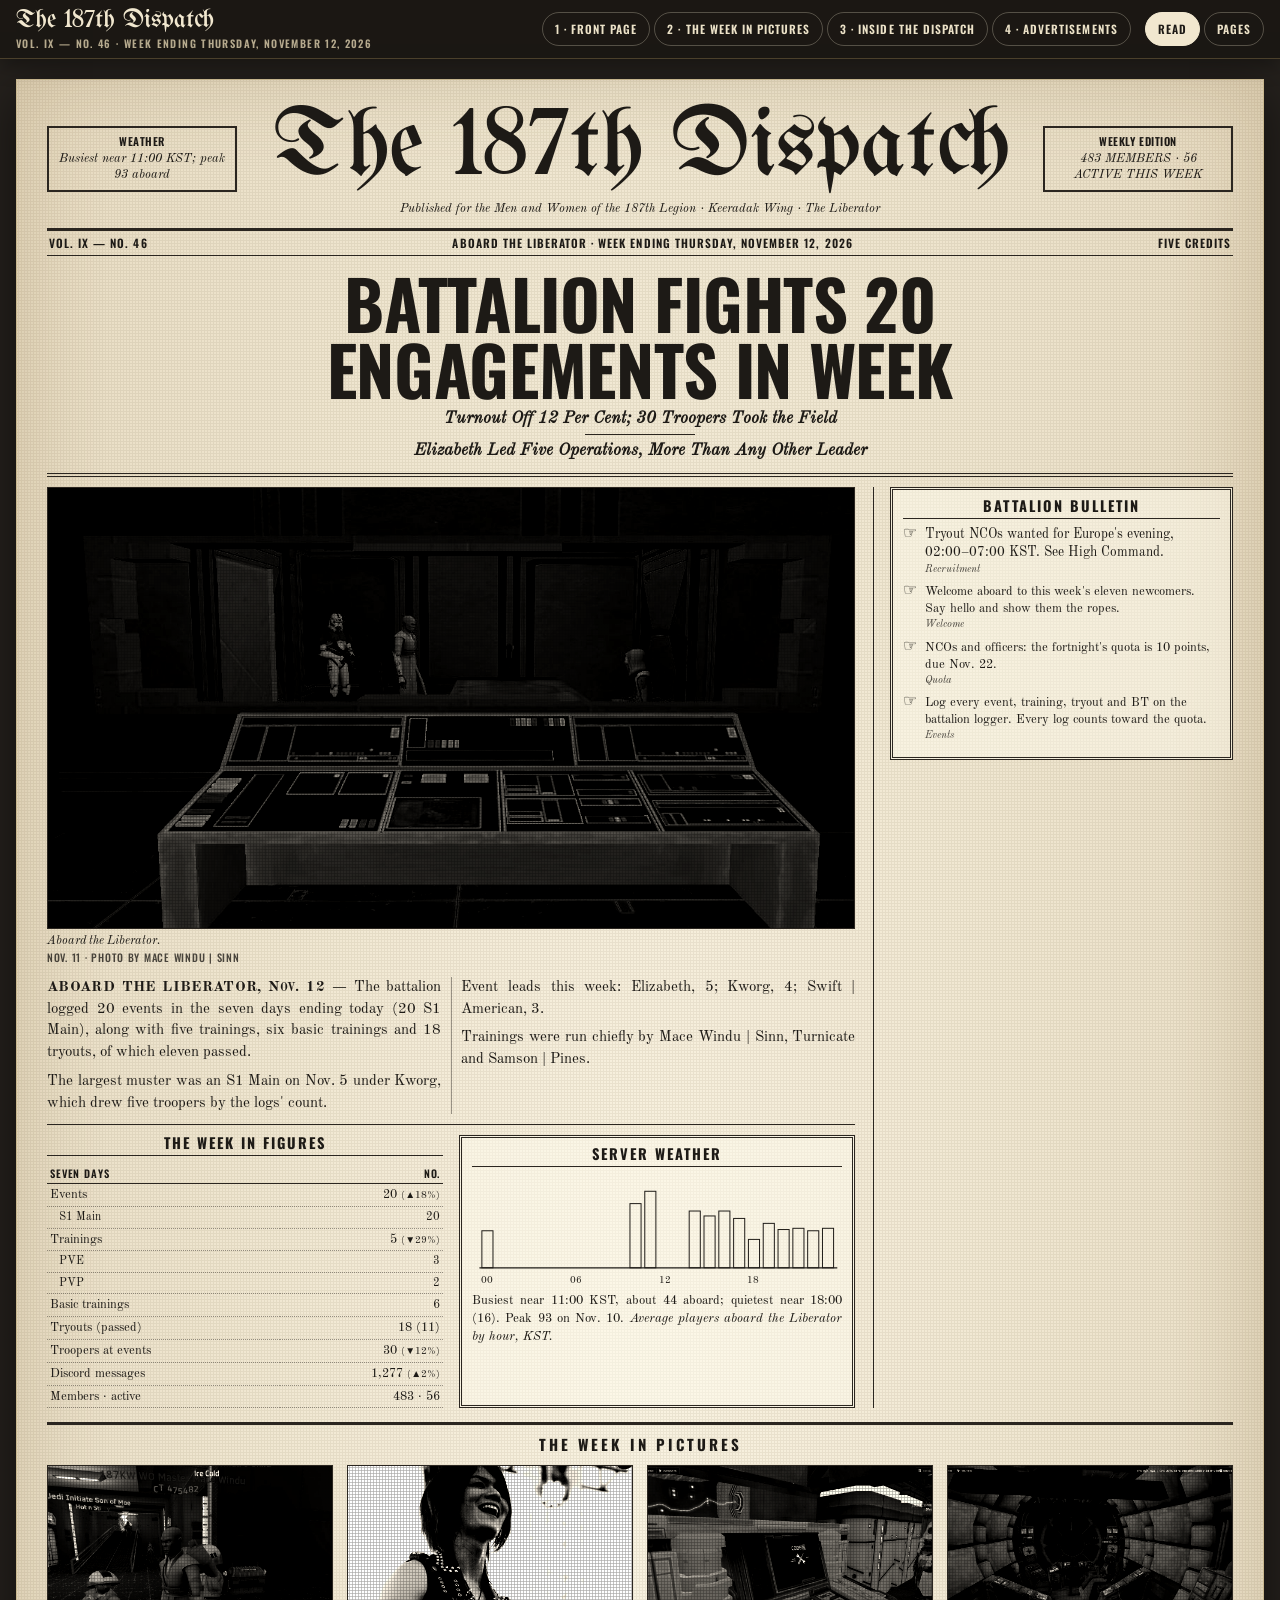
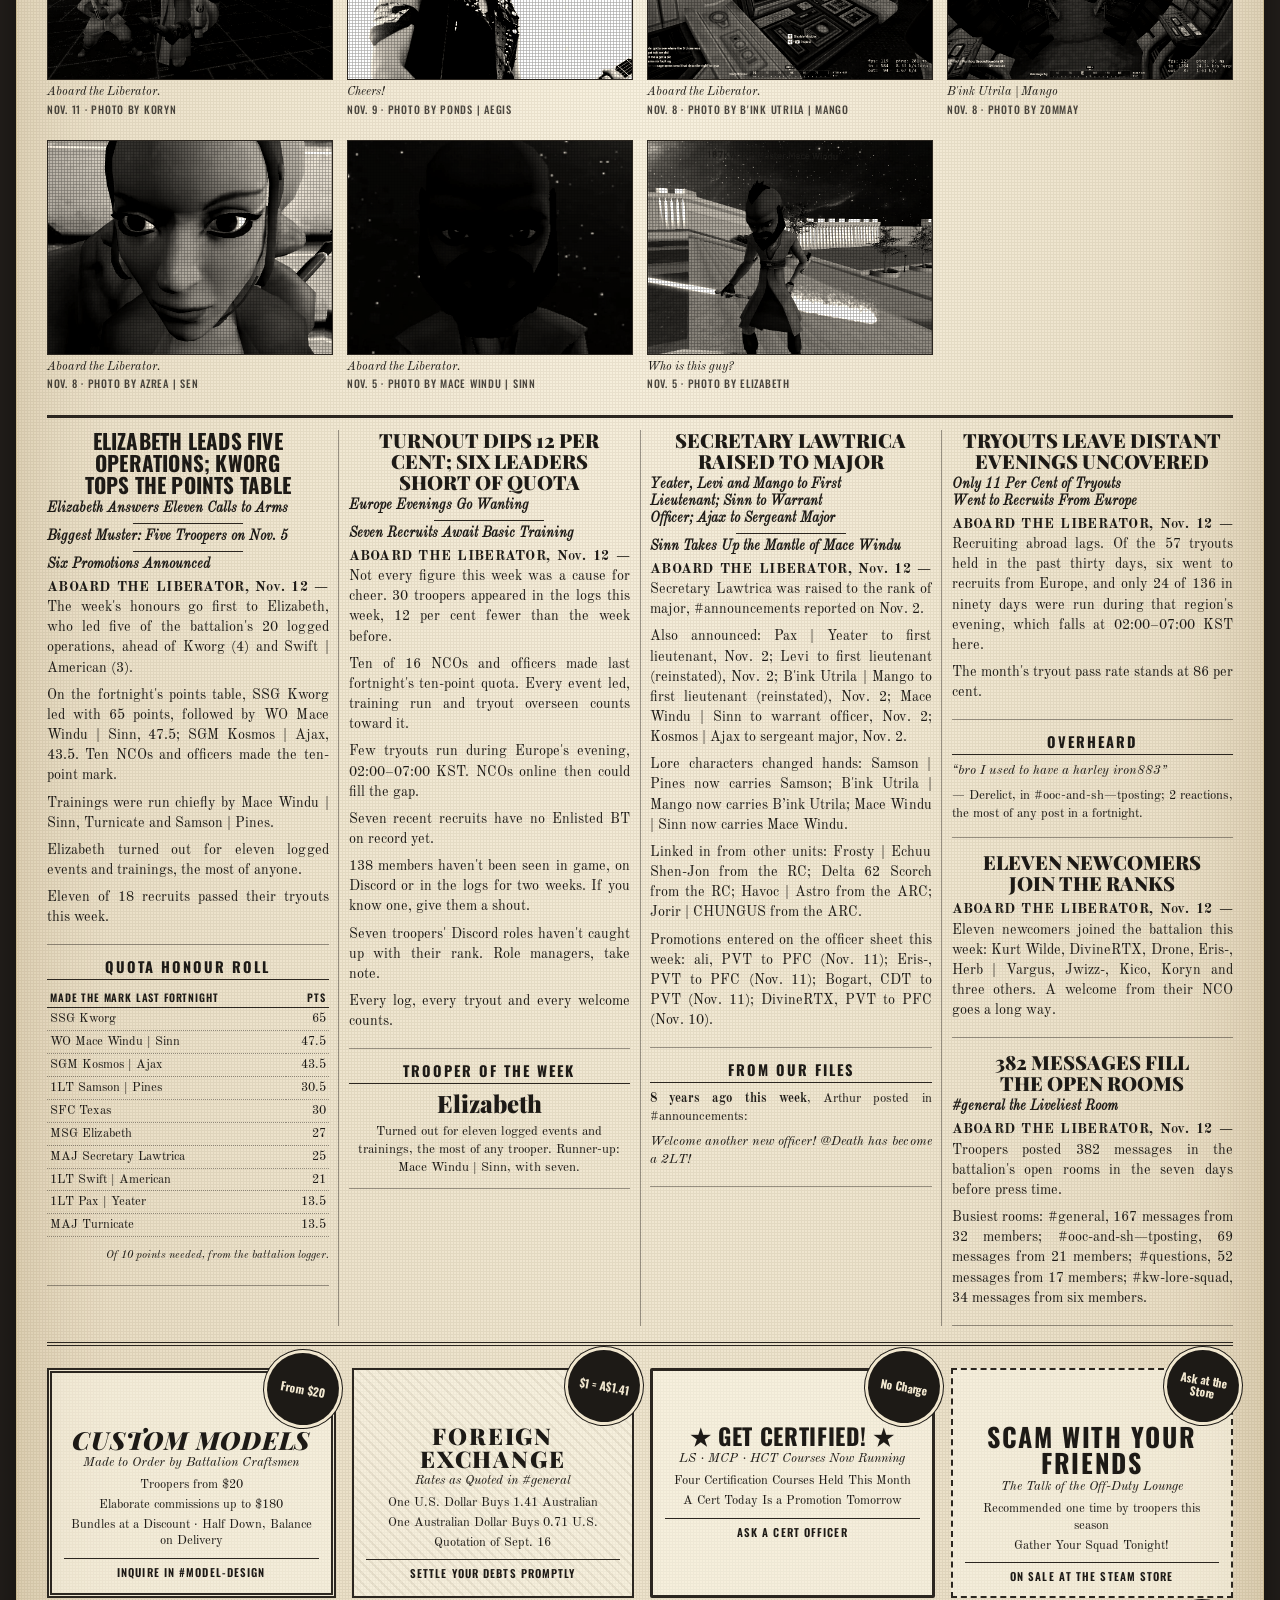
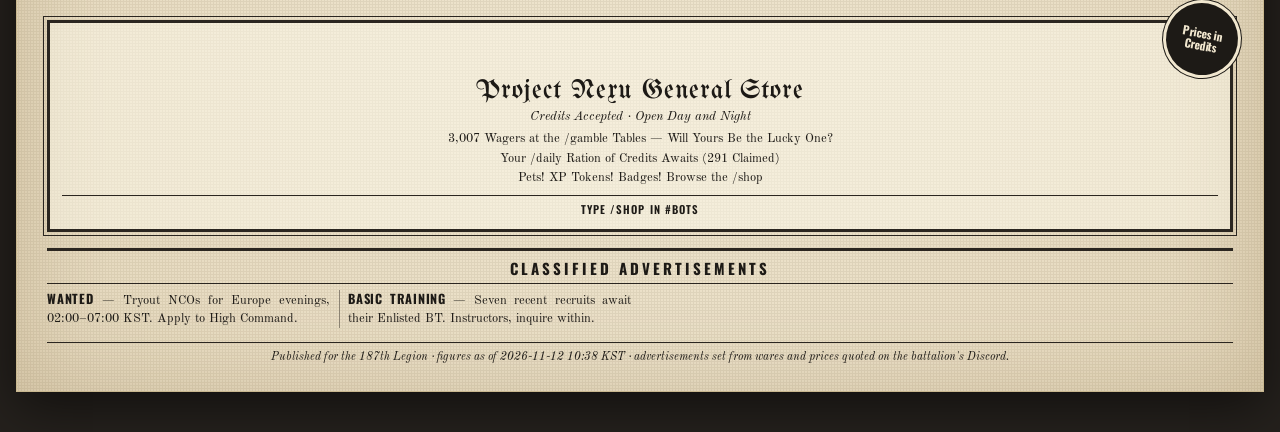
==== commit 83a4ddbe: "The 187th Dispatch, No. 46 (2026-11-12T10:38:49)" ====
--- a/index.html
+++ b/index.html
@@ -1 +1 @@
-<!doctype html><html lang="en"><head><meta charset="utf-8"><meta name="viewport" content="width=device-width, initial-scale=1, viewport-fit=cover"><meta name="robots" content="noindex, nofollow"><title>The 187th Dispatch, No. 46</title><link rel="stylesheet" href="fonts.css"><link rel="stylesheet" href="style.css"></head><body><header class="rd-bar"><div class="rd-brand"><span class="rd-mast">The 187th Dispatch</span><span class="rd-ed">Vol. IX — No. 46 · Week Ending Wednesday, November 11, 2026</span></div><nav class="rd-tabs" aria-label="Pages"><button class="rd-tab" type="button" aria-current="false">1 · Front Page</button><button class="rd-tab" type="button" aria-current="false">2 · The Week in Pictures</button><button class="rd-tab" type="button" aria-current="false">3 · Inside the Dispatch</button><button class="rd-tab" type="button" aria-current="false">4 · Advertisements</button></nav><div class="rd-group" role="group" aria-label="View"><button class="rd-btn" type="button" data-mode="read" aria-pressed="true">Read</button><button class="rd-btn" type="button" data-mode="pages" aria-pressed="false">Pages</button></div><div class="rd-group rd-zoom" role="group" aria-label="Zoom" hidden><button class="rd-btn rd-zout" type="button" aria-label="Zoom out">−</button><button class="rd-btn rd-zfit" type="button" aria-label="Fit the page to the screen">Fit</button><button class="rd-btn rd-zin" type="button" aria-label="Zoom in">+</button></div></header><div class="rd-hint" role="status" hidden>Double-tap a column to zoom in, and swipe to turn the page. “Read” scrolls the whole paper.</div><main><div class="rd-book" hidden><section class="rd-page" data-title="Front Page" aria-label="Page 1 of 4: Front Page"><div class="rd-frame"><article class="paper np-sheet" lang="en"><div class="np-top"><div class="np-ear">WEATHER<b>Busiest near 11:00 KST; peak 93 aboard</b></div><div><h1 class="np-title">The 187th Dispatch</h1><div class="np-motto">Published for the Men and Women of the 187th Legion · Keeradak Wing · The Liberator</div></div><div class="np-ear">WEEKLY EDITION<b>483 MEMBERS · 57 ACTIVE THIS WEEK</b></div></div><div class="np-folio"><span>Vol. IX — No. 46</span><span>Aboard the Liberator · WEEK ENDING WEDNESDAY, NOVEMBER 11, 2026</span><span>FIVE CREDITS</span></div><h2 class="np-banner">BATTALION FIGHTS 21 ENGAGEMENTS IN WEEK</h2><div class="np-decks"><div class="np-deck">Turnout Off 11 Per Cent; 32 Troopers Took the Field</div><div class="np-deck">Elizabeth Led Five Operations, More Than Any Other Leader</div></div><div class="np-toprow"><section class="np-lead"><figure class="np-photo np-leadphoto"><div class="np-ph"><img src="media/1570035924157341808-0.jpg" alt="Aboard the Liberator." width="1149" height="675"></div><figcaption>Aboard the Liberator.<span class="np-credit">Nov. 11 · Photo by Mace Windu | Sinn</span></figcaption></figure><div class="np-body"><p><span class="np-dateline">ABOARD THE LIBERATOR, Nov. 11 —</span> The battalion logged 21 events in the seven days ending today (21 S1 Main), along with six trainings, seven basic trainings and 18 tryouts, of which 13 passed.</p><p>The largest muster was an S1 Main on Nov. 5 under Kworg, which drew five troopers by the logs&#x27; count.</p><p>Event leads this week: Elizabeth, 5; Swift | American, 4; Kworg, 4.</p><p>Trainings were run chiefly by Mace Windu | Sinn, Turnicate and Samson | Pines.</p></div><div class="np-under"><div class="np-col"><h3 class="np-label">The Week in Figures</h3><table class="np-table"><tr><th>Seven days</th><th class="n">No.</th></tr><tr><td>Events</td><td class="n">21 <span style="font-size:10px">(▲17%)</span></td></tr><tr class="sub"><td>S1 Main</td><td class="n">21</td></tr><tr><td>Trainings</td><td class="n">6 <span style="font-size:10px">(▼14%)</span></td></tr><tr class="sub"><td>PVP</td><td class="n">3</td></tr><tr class="sub"><td>PVE</td><td class="n">3</td></tr><tr><td>Basic trainings</td><td class="n">7</td></tr><tr><td>Tryouts (passed)</td><td class="n">18 (13)</td></tr><tr><td>Troopers at events</td><td class="n">32 <span style="font-size:10px">(▼11%)</span></td></tr><tr><td>Discord messages</td><td class="n">1,275 <span style="font-size:10px">(▼5%)</span></td></tr><tr><td>Members · active</td><td class="n">483 · 57</td></tr></table></div><div class="np-box np-weather"><h3>Server Weather</h3><svg viewBox="0 0 300 92" role="img" aria-label="Average players aboard by hour"><defs><pattern id="npw" width="3" height="3" patternUnits="userSpaceOnUse" patternTransform="rotate(-45)"><line x1="0" y1="0" x2="0" y2="3" stroke="#1d1a16" stroke-width="1"/></pattern></defs><line x1="6" y1="76" x2="296" y2="76" stroke="#1d1a16" stroke-width="1"/><rect x="8" y="46" width="9" height="30" fill="url(#npw)" stroke="#1d1a16" stroke-width=".8"/><rect x="140" y="14" width="9" height="62" fill="url(#npw)" stroke="#1d1a16" stroke-width=".8"/><rect x="176" y="30" width="9" height="46" fill="url(#npw)" stroke="#1d1a16" stroke-width=".8"/><rect x="188" y="34" width="9" height="42" fill="url(#npw)" stroke="#1d1a16" stroke-width=".8"/><rect x="200" y="30" width="9" height="46" fill="url(#npw)" stroke="#1d1a16" stroke-width=".8"/><rect x="212" y="36" width="9" height="40" fill="url(#npw)" stroke="#1d1a16" stroke-width=".8"/><rect x="224" y="53" width="9" height="23" fill="url(#npw)" stroke="#1d1a16" stroke-width=".8"/><rect x="236" y="40" width="9" height="36" fill="url(#npw)" stroke="#1d1a16" stroke-width=".8"/><rect x="248" y="46" width="9" height="30" fill="url(#npw)" stroke="#1d1a16" stroke-width=".8"/><rect x="260" y="46" width="9" height="30" fill="url(#npw)" stroke="#1d1a16" stroke-width=".8"/><rect x="272" y="47" width="9" height="29" fill="url(#npw)" stroke="#1d1a16" stroke-width=".8"/><rect x="284" y="45" width="9" height="31" fill="url(#npw)" stroke="#1d1a16" stroke-width=".8"/><text x="12" y="88" font-size="8" text-anchor="middle" fill="#1d1a16">00</text><text x="84" y="88" font-size="8" text-anchor="middle" fill="#1d1a16">06</text><text x="156" y="88" font-size="8" text-anchor="middle" fill="#1d1a16">12</text><text x="228" y="88" font-size="8" text-anchor="middle" fill="#1d1a16">18</text></svg><p>Busiest near 11:00 KST, about 44 aboard; quietest near 18:00 (16). Peak 93 on Nov. 10. (Readings began recently; the forecast firms up over the week.) <i>Average players aboard the Liberator by hour, KST.</i></p></div></div></section><aside class="np-side"><div class="np-box np-orders"><h3>Battalion Bulletin</h3><ol><li class="np-p2">Tryout NCOs wanted for Europe&#x27;s evening, 02:00–07:00 KST. See High Command.<div class="np-from">Recruitment</div></li><li class="np-p3">Welcome aboard to this week&#x27;s eleven newcomers. Say hello and show them the ropes.<div class="np-from">Welcome</div></li><li class="np-p3">NCOs and officers: the fortnight&#x27;s quota is 10 points, due Nov. 22.<div class="np-from">Quota</div></li><li class="np-p3">Log every event, training, tryout and BT on the battalion logger. Every log counts toward the quota.<div class="np-from">Events</div></li></ol></div></aside></div></article></div></section><section class="rd-page" data-title="The Week in Pictures" aria-label="Page 2 of 4: The Week in Pictures"><div class="rd-frame"><article class="paper np-sheet" lang="en"><div class="np-run"><span class="np-run-t">The 187th Dispatch</span><span>WEEK ENDING WEDNESDAY, NOVEMBER 11, 2026</span><span>Page 2</span></div><section class="np-gallery"><h3>The Week in Pictures</h3><div class="np-grid"><figure class="np-photo"><div class="np-ph"><img src="media/1570026895196688478-0.jpg" alt="Aboard the Liberator." width="968" height="939"></div><figcaption>Aboard the Liberator.<span class="np-credit">Nov. 11 · Photo by Koryn</span></figcaption></figure><figure class="np-photo"><div class="np-ph"><img src="media/1569346365257945179-0.jpg" alt="Cheers!" width="1066" height="1600"></div><figcaption>Cheers!<span class="np-credit">Nov. 9 · Photo by Ponds | Aegis</span></figcaption></figure><figure class="np-photo"><div class="np-ph"><img src="media/1568956717868253254-0.jpg" alt="Aboard the Liberator." width="1400" height="788"></div><figcaption>Aboard the Liberator.<span class="np-credit">Nov. 8 · Photo by B&#x27;ink Utrila | Mango</span></figcaption></figure><figure class="np-photo"><div class="np-ph"><img src="media/1568953820392718377-0.jpg" alt="B&#x27;ink Utrila | Mango" width="1400" height="787"></div><figcaption>B&#x27;ink Utrila | Mango<span class="np-credit">Nov. 8 · Photo by Zommay</span></figcaption></figure><figure class="np-photo"><div class="np-ph"><img src="media/1568915074289246318-0.jpg" alt="Aboard the Liberator." width="1400" height="726"></div><figcaption>Aboard the Liberator.<span class="np-credit">Nov. 8 · Photo by Azrea | Sen</span></figcaption></figure><figure class="np-photo"><div class="np-ph"><img src="media/1567772022300475429-0.jpg" alt="Aboard the Liberator." width="984" height="918"></div><figcaption>Aboard the Liberator.<span class="np-credit">Nov. 5 · Photo by Mace Windu | Sinn</span></figcaption></figure><figure class="np-photo"><div class="np-ph"><img src="media/1567771844293951620-0.jpg" alt="Who is this guy?" width="1400" height="671"></div><figcaption>Who is this guy?<span class="np-credit">Nov. 5 · Photo by Elizabeth</span></figcaption></figure></div></section></article></div></section><section class="rd-page" data-title="Inside the Dispatch" aria-label="Page 3 of 4: Inside the Dispatch"><div class="rd-frame"><article class="paper np-sheet" lang="en"><div class="np-run"><span class="np-run-t">The 187th Dispatch</span><span>WEEK ENDING WEDNESDAY, NOVEMBER 11, 2026</span><span>Page 3</span></div><div class="np-cols"><div class="np-col sports"><h3 class="np-head">ELIZABETH LEADS FIVE OPERATIONS; KWORG TOPS THE POINTS TABLE</h3><div class="np-deck">Elizabeth Answers Eleven Calls to Arms</div><div class="np-deck">Biggest Muster: Five Troopers on Nov. 5</div><div class="np-deck">Six Promotions Announced</div><div class="np-body"><p><span class="np-dateline">ABOARD THE LIBERATOR, Nov. 11 —</span> The week&#x27;s honours go first to Elizabeth, who led five of the battalion&#x27;s 21 logged operations, ahead of Swift | American (4) and Kworg (4).</p><p>On the fortnight&#x27;s points table, SSG Kworg led with 65 points, followed by WO Mace Windu | Sinn, 47.5; SGM Kosmos | Ajax, 43.5. Ten NCOs and officers made the ten-point mark.</p><p>Trainings were run chiefly by Mace Windu | Sinn, Turnicate and Samson | Pines.</p><p>Elizabeth turned out for eleven logged events and trainings, the most of anyone.</p><p>13 of 18 recruits passed their tryouts this week.</p></div></div><div class="np-col"><h3 class="np-label">Quota Honour Roll</h3><table class="np-table"><tr><th>Made the mark last fortnight</th><th class="n">Pts</th></tr><tr><td>SSG Kworg</td><td class="n">65</td></tr><tr><td>WO Mace Windu | Sinn</td><td class="n">47.5</td></tr><tr><td>SGM Kosmos | Ajax</td><td class="n">43.5</td></tr><tr><td>1LT Samson | Pines</td><td class="n">30.5</td></tr><tr><td>SFC Texas</td><td class="n">30</td></tr><tr><td>MSG Elizabeth</td><td class="n">27</td></tr><tr><td>MAJ Secretary Lawtrica</td><td class="n">25</td></tr><tr><td>1LT Swift | American</td><td class="n">21</td></tr><tr><td>1LT Pax | Yeater</td><td class="n">13.5</td></tr><tr><td>MAJ Turnicate</td><td class="n">13.5</td></tr></table><p class="np-src">Of 10 points needed, from the battalion logger.</p></div><div class="np-col news"><h3 class="np-head">TURNOUT DIPS 11 PER CENT; SIX LEADERS SHORT OF QUOTA</h3><div class="np-deck">Europe Evenings Go Wanting</div><div class="np-deck">Eight Recruits Await Basic Training</div><div class="np-body"><p><span class="np-dateline">ABOARD THE LIBERATOR, Nov. 11 —</span> Not every figure this week was a cause for cheer. 32 troopers appeared in the logs this week, 11 per cent fewer than the week before.</p><p>Ten of 16 NCOs and officers made last fortnight&#x27;s ten-point quota. Every event led, training run and tryout overseen counts toward it.</p><p>Few tryouts run during Europe&#x27;s evening, 02:00–07:00 KST. NCOs online then could fill the gap.</p><p>Eight recent recruits have no Enlisted BT on record yet.</p><p>138 members haven&#x27;t been seen in game, on Discord or in the logs for two weeks. If you know one, give them a shout.</p><p>Seven troopers&#x27; Discord roles haven&#x27;t caught up with their rank. Role managers, take note.</p><p>Every log, every tryout and every welcome counts.</p></div></div><div class="np-col np-tow"><h3 class="np-label">Trooper of the Week</h3><div class="np-tow-name">Elizabeth</div><p>Turned out for eleven logged events and trainings, the most of any trooper. Runner-up: Samson | Pines, with eight.</p></div><div class="np-col society"><h3 class="np-head">SECRETARY LAWTRICA RAISED TO MAJOR</h3><div class="np-deck">Yeater, Levi and Mango to First Lieutenant; Sinn to Warrant Officer; Ajax to Sergeant Major</div><div class="np-deck">Sinn Takes Up the Mantle of Mace Windu</div><div class="np-body"><p><span class="np-dateline">ABOARD THE LIBERATOR, Nov. 11 —</span> Secretary Lawtrica was raised to the rank of major, #announcements reported on Nov. 2.</p><p>Also announced: Pax | Yeater to first lieutenant, Nov. 2; Levi to first lieutenant (reinstated), Nov. 2; B&#x27;ink Utrila | Mango to first lieutenant (reinstated), Nov. 2; Mace Windu | Sinn to warrant officer, Nov. 2; Kosmos | Ajax to sergeant major, Nov. 2.</p><p>Lore characters changed hands: Samson | Pines now carries Samson; B&#x27;ink Utrila | Mango now carries B’ink Utrila; Mace Windu | Sinn now carries Mace Windu.</p><p>Linked in from other units: Frosty | Echuu Shen-Jon from the RC; Delta 62 Scorch from the RC; Havoc | Astro from the ARC; Jorir | CHUNGUS from the ARC.</p><p>Promotions entered on the officer sheet this week: ali, PVT to PFC (Nov. 11); Eris-, PVT to PFC (Nov. 11); Bogart, CDT to PVT (Nov. 11); DivineRTX, PVT to PFC (Nov. 10).</p></div></div><div class="np-col np-files"><h3 class="np-label">From Our Files</h3><p><b>8 years ago this week</b>, Arthur posted in #announcements:</p><blockquote>Welcome another new officer! @Death has become a 2LT!</blockquote></div><div class="np-col news"><h3 class="np-head">TRYOUTS LEAVE DISTANT EVENINGS UNCOVERED</h3><div class="np-deck">Only 18 Per Cent of Tryouts Went to Recruits From Europe</div><div class="np-body"><p><span class="np-dateline">ABOARD THE LIBERATOR, Nov. 11 —</span> Recruiting abroad lags. Of the 61 tryouts held in the past thirty days, eleven went to recruits from Europe, and only 24 of 134 in ninety days were run during that region&#x27;s evening, which falls at 02:00–07:00 KST here.</p><p>The month&#x27;s tryout pass rate stands at 89 per cent.</p></div></div><div class="np-col np-quote"><h3 class="np-label">Overheard</h3><blockquote>“bro I used to have a harley iron883”</blockquote><p>— Derelict, in #ooc-and-sh—tposting; 2 reactions, the most of any post in a fortnight.</p></div><div class="np-col society"><h3 class="np-head">ELEVEN NEWCOMERS JOIN THE RANKS</h3><div class="np-body"><p><span class="np-dateline">ABOARD THE LIBERATOR, Nov. 11 —</span> Eleven newcomers joined the battalion this week: Kurt Wilde, DivineRTX, Drone, Eris-, Herb | Vargus, Jwizz-, Kico, Koryn and three others. A welcome from their NCO goes a long way.</p></div></div><div class="np-col society"><h3 class="np-head">385 MESSAGES FILL THE OPEN ROOMS</h3><div class="np-deck">#general the Liveliest Room</div><div class="np-body"><p><span class="np-dateline">ABOARD THE LIBERATOR, Nov. 11 —</span> Troopers posted 385 messages in the battalion&#x27;s open rooms in the seven days before press time.</p><p>Busiest rooms: #general, 174 messages from 30 members; #ooc-and-sh—tposting, 73 messages from 22 members; #questions, 50 messages from 15 members; #kw-lore-squad, 34 messages from six members.</p></div></div></div></article></div></section><section class="rd-page" data-title="Advertisements" aria-label="Page 4 of 4: Advertisements"><div class="rd-frame"><article class="paper np-sheet" lang="en"><div class="np-run"><span class="np-run-t">The 187th Dispatch</span><span>WEEK ENDING WEDNESDAY, NOVEMBER 11, 2026</span><span>Page 4</span></div><div class="np-ads"><div class="np-ad k-fx"><div class="price">$1 = A$1.41</div><div class="ah">FOREIGN EXCHANGE</div><div class="as">Rates as Quoted in #general</div><div class="al">One U.S. Dollar Buys 1.41 Australian</div><div class="al">One Australian Dollar Buys 0.71 U.S.</div><div class="al">Quotation of Sept. 16</div><div class="ac">Settle Your Debts Promptly</div></div><div class="np-ad k-commission"><div class="price">From $20</div><div class="ah">CUSTOM MODELS</div><div class="as">Made to Order by Battalion Craftsmen</div><div class="al">Troopers from $20</div><div class="al">Elaborate commissions up to $180</div><div class="al">Bundles at a Discount · Half Down, Balance on Delivery</div><div class="ac">Inquire in #model-design</div></div><div class="np-ad k-school"><div class="price">No Charge</div><div class="ah">GET CERTIFIED!</div><div class="as">LS · MCP · HCT Courses Now Running</div><div class="al">Four Certification Courses Held This Month</div><div class="al">A Cert Today Is a Promotion Tomorrow</div><div class="ac">Ask a Cert Officer</div></div><div class="np-ad k-game"><div class="price">Ask at the Store</div><div class="ah">MAGE ARENA</div><div class="as">The Talk of the Off-Duty Lounge</div><div class="al">Recommended one time by troopers this season</div><div class="al">Gather Your Squad Tonight!</div><div class="ac">On Sale at the Steam Store</div></div><div class="np-ad k-school"><div class="price">Free to Enlisted Men</div><div class="ah">JETPACK SCHOOL</div><div class="as">Fly Like the Keeradak Wing</div><div class="al">Three Lessons Given This Month</div><div class="al">Watch the Trainings Board for the Next Class</div><div class="ac">Enroll Through Your NCO</div></div></div><div class="np-class"><h3>Classified Advertisements</h3><p><b>WANTED</b> — Tryout NCOs for Europe evenings, 02:00–07:00 KST. Apply to High Command.</p><p><b>BASIC TRAINING</b> — Eight recent recruits await their Enlisted BT. Instructors, inquire within.</p></div><div class="np-foot">Published for the 187th Legion · figures as of 2026-11-11 20:36 KST · advertisements set from wares and prices quoted on the battalion's Discord.</div></article></div></section></div><div class="rd-read"><article class="paper" lang="en"><div class="np-top"><div class="np-ear">WEATHER<b>Busiest near 11:00 KST; peak 93 aboard</b></div><div><h1 class="np-title">The 187th Dispatch</h1><div class="np-motto">Published for the Men and Women of the 187th Legion · Keeradak Wing · The Liberator</div></div><div class="np-ear">WEEKLY EDITION<b>483 MEMBERS · 57 ACTIVE THIS WEEK</b></div></div><div class="np-folio"><span>Vol. IX — No. 46</span><span>Aboard the Liberator · WEEK ENDING WEDNESDAY, NOVEMBER 11, 2026</span><span>FIVE CREDITS</span></div><h2 class="np-banner">BATTALION FIGHTS 21 ENGAGEMENTS IN WEEK</h2><div class="np-decks"><div class="np-deck">Turnout Off 11 Per Cent; 32 Troopers Took the Field</div><div class="np-deck">Elizabeth Led Five Operations, More Than Any Other Leader</div></div><div class="np-toprow"><section class="np-lead"><figure class="np-photo np-leadphoto"><div class="np-ph"><img src="media/1570035924157341808-0.jpg" alt="Aboard the Liberator." width="1149" height="675" loading="lazy"></div><figcaption>Aboard the Liberator.<span class="np-credit">Nov. 11 · Photo by Mace Windu | Sinn</span></figcaption></figure><div class="np-body"><p><span class="np-dateline">ABOARD THE LIBERATOR, Nov. 11 —</span> The battalion logged 21 events in the seven days ending today (21 S1 Main), along with six trainings, seven basic trainings and 18 tryouts, of which 13 passed.</p><p>The largest muster was an S1 Main on Nov. 5 under Kworg, which drew five troopers by the logs&#x27; count.</p><p>Event leads this week: Elizabeth, 5; Swift | American, 4; Kworg, 4.</p><p>Trainings were run chiefly by Mace Windu | Sinn, Turnicate and Samson | Pines.</p></div><div class="np-under"><div class="np-col"><h3 class="np-label">The Week in Figures</h3><table class="np-table"><tr><th>Seven days</th><th class="n">No.</th></tr><tr><td>Events</td><td class="n">21 <span style="font-size:10px">(▲17%)</span></td></tr><tr class="sub"><td>S1 Main</td><td class="n">21</td></tr><tr><td>Trainings</td><td class="n">6 <span style="font-size:10px">(▼14%)</span></td></tr><tr class="sub"><td>PVP</td><td class="n">3</td></tr><tr class="sub"><td>PVE</td><td class="n">3</td></tr><tr><td>Basic trainings</td><td class="n">7</td></tr><tr><td>Tryouts (passed)</td><td class="n">18 (13)</td></tr><tr><td>Troopers at events</td><td class="n">32 <span style="font-size:10px">(▼11%)</span></td></tr><tr><td>Discord messages</td><td class="n">1,275 <span style="font-size:10px">(▼5%)</span></td></tr><tr><td>Members · active</td><td class="n">483 · 57</td></tr></table></div><div class="np-box np-weather"><h3>Server Weather</h3><svg viewBox="0 0 300 92" role="img" aria-label="Average players aboard by hour"><defs><pattern id="npw" width="3" height="3" patternUnits="userSpaceOnUse" patternTransform="rotate(-45)"><line x1="0" y1="0" x2="0" y2="3" stroke="#1d1a16" stroke-width="1"/></pattern></defs><line x1="6" y1="76" x2="296" y2="76" stroke="#1d1a16" stroke-width="1"/><rect x="8" y="46" width="9" height="30" fill="url(#npw)" stroke="#1d1a16" stroke-width=".8"/><rect x="140" y="14" width="9" height="62" fill="url(#npw)" stroke="#1d1a16" stroke-width=".8"/><rect x="176" y="30" width="9" height="46" fill="url(#npw)" stroke="#1d1a16" stroke-width=".8"/><rect x="188" y="34" width="9" height="42" fill="url(#npw)" stroke="#1d1a16" stroke-width=".8"/><rect x="200" y="30" width="9" height="46" fill="url(#npw)" stroke="#1d1a16" stroke-width=".8"/><rect x="212" y="36" width="9" height="40" fill="url(#npw)" stroke="#1d1a16" stroke-width=".8"/><rect x="224" y="53" width="9" height="23" fill="url(#npw)" stroke="#1d1a16" stroke-width=".8"/><rect x="236" y="40" width="9" height="36" fill="url(#npw)" stroke="#1d1a16" stroke-width=".8"/><rect x="248" y="46" width="9" height="30" fill="url(#npw)" stroke="#1d1a16" stroke-width=".8"/><rect x="260" y="46" width="9" height="30" fill="url(#npw)" stroke="#1d1a16" stroke-width=".8"/><rect x="272" y="47" width="9" height="29" fill="url(#npw)" stroke="#1d1a16" stroke-width=".8"/><rect x="284" y="45" width="9" height="31" fill="url(#npw)" stroke="#1d1a16" stroke-width=".8"/><text x="12" y="88" font-size="8" text-anchor="middle" fill="#1d1a16">00</text><text x="84" y="88" font-size="8" text-anchor="middle" fill="#1d1a16">06</text><text x="156" y="88" font-size="8" text-anchor="middle" fill="#1d1a16">12</text><text x="228" y="88" font-size="8" text-anchor="middle" fill="#1d1a16">18</text></svg><p>Busiest near 11:00 KST, about 44 aboard; quietest near 18:00 (16). Peak 93 on Nov. 10. (Readings began recently; the forecast firms up over the week.) <i>Average players aboard the Liberator by hour, KST.</i></p></div></div></section><aside class="np-side"><div class="np-box np-orders"><h3>Battalion Bulletin</h3><ol><li class="np-p2">Tryout NCOs wanted for Europe&#x27;s evening, 02:00–07:00 KST. See High Command.<div class="np-from">Recruitment</div></li><li class="np-p3">Welcome aboard to this week&#x27;s eleven newcomers. Say hello and show them the ropes.<div class="np-from">Welcome</div></li><li class="np-p3">NCOs and officers: the fortnight&#x27;s quota is 10 points, due Nov. 22.<div class="np-from">Quota</div></li><li class="np-p3">Log every event, training, tryout and BT on the battalion logger. Every log counts toward the quota.<div class="np-from">Events</div></li></ol></div></aside></div><section class="np-gallery"><h3>The Week in Pictures</h3><div class="np-grid"><figure class="np-photo"><div class="np-ph"><img src="media/1570026895196688478-0.jpg" alt="Aboard the Liberator." width="968" height="939" loading="lazy"></div><figcaption>Aboard the Liberator.<span class="np-credit">Nov. 11 · Photo by Koryn</span></figcaption></figure><figure class="np-photo"><div class="np-ph"><img src="media/1569346365257945179-0.jpg" alt="Cheers!" width="1066" height="1600" loading="lazy"></div><figcaption>Cheers!<span class="np-credit">Nov. 9 · Photo by Ponds | Aegis</span></figcaption></figure><figure class="np-photo"><div class="np-ph"><img src="media/1568956717868253254-0.jpg" alt="Aboard the Liberator." width="1400" height="788" loading="lazy"></div><figcaption>Aboard the Liberator.<span class="np-credit">Nov. 8 · Photo by B&#x27;ink Utrila | Mango</span></figcaption></figure><figure class="np-photo"><div class="np-ph"><img src="media/1568953820392718377-0.jpg" alt="B&#x27;ink Utrila | Mango" width="1400" height="787" loading="lazy"></div><figcaption>B&#x27;ink Utrila | Mango<span class="np-credit">Nov. 8 · Photo by Zommay</span></figcaption></figure><figure class="np-photo"><div class="np-ph"><img src="media/1568915074289246318-0.jpg" alt="Aboard the Liberator." width="1400" height="726" loading="lazy"></div><figcaption>Aboard the Liberator.<span class="np-credit">Nov. 8 · Photo by Azrea | Sen</span></figcaption></figure><figure class="np-photo"><div class="np-ph"><img src="media/1567772022300475429-0.jpg" alt="Aboard the Liberator." width="984" height="918" loading="lazy"></div><figcaption>Aboard the Liberator.<span class="np-credit">Nov. 5 · Photo by Mace Windu | Sinn</span></figcaption></figure><figure class="np-photo"><div class="np-ph"><img src="media/1567771844293951620-0.jpg" alt="Who is this guy?" width="1400" height="671" loading="lazy"></div><figcaption>Who is this guy?<span class="np-credit">Nov. 5 · Photo by Elizabeth</span></figcaption></figure></div></section><div class="np-cols"><div class="np-col sports"><h3 class="np-head">ELIZABETH LEADS FIVE OPERATIONS; KWORG TOPS THE POINTS TABLE</h3><div class="np-deck">Elizabeth Answers Eleven Calls to Arms</div><div class="np-deck">Biggest Muster: Five Troopers on Nov. 5</div><div class="np-deck">Six Promotions Announced</div><div class="np-body"><p><span class="np-dateline">ABOARD THE LIBERATOR, Nov. 11 —</span> The week&#x27;s honours go first to Elizabeth, who led five of the battalion&#x27;s 21 logged operations, ahead of Swift | American (4) and Kworg (4).</p><p>On the fortnight&#x27;s points table, SSG Kworg led with 65 points, followed by WO Mace Windu | Sinn, 47.5; SGM Kosmos | Ajax, 43.5. Ten NCOs and officers made the ten-point mark.</p><p>Trainings were run chiefly by Mace Windu | Sinn, Turnicate and Samson | Pines.</p><p>Elizabeth turned out for eleven logged events and trainings, the most of anyone.</p><p>13 of 18 recruits passed their tryouts this week.</p></div></div><div class="np-col"><h3 class="np-label">Quota Honour Roll</h3><table class="np-table"><tr><th>Made the mark last fortnight</th><th class="n">Pts</th></tr><tr><td>SSG Kworg</td><td class="n">65</td></tr><tr><td>WO Mace Windu | Sinn</td><td class="n">47.5</td></tr><tr><td>SGM Kosmos | Ajax</td><td class="n">43.5</td></tr><tr><td>1LT Samson | Pines</td><td class="n">30.5</td></tr><tr><td>SFC Texas</td><td class="n">30</td></tr><tr><td>MSG Elizabeth</td><td class="n">27</td></tr><tr><td>MAJ Secretary Lawtrica</td><td class="n">25</td></tr><tr><td>1LT Swift | American</td><td class="n">21</td></tr><tr><td>1LT Pax | Yeater</td><td class="n">13.5</td></tr><tr><td>MAJ Turnicate</td><td class="n">13.5</td></tr></table><p class="np-src">Of 10 points needed, from the battalion logger.</p></div><div class="np-col news"><h3 class="np-head">TURNOUT DIPS 11 PER CENT; SIX LEADERS SHORT OF QUOTA</h3><div class="np-deck">Europe Evenings Go Wanting</div><div class="np-deck">Eight Recruits Await Basic Training</div><div class="np-body"><p><span class="np-dateline">ABOARD THE LIBERATOR, Nov. 11 —</span> Not every figure this week was a cause for cheer. 32 troopers appeared in the logs this week, 11 per cent fewer than the week before.</p><p>Ten of 16 NCOs and officers made last fortnight&#x27;s ten-point quota. Every event led, training run and tryout overseen counts toward it.</p><p>Few tryouts run during Europe&#x27;s evening, 02:00–07:00 KST. NCOs online then could fill the gap.</p><p>Eight recent recruits have no Enlisted BT on record yet.</p><p>138 members haven&#x27;t been seen in game, on Discord or in the logs for two weeks. If you know one, give them a shout.</p><p>Seven troopers&#x27; Discord roles haven&#x27;t caught up with their rank. Role managers, take note.</p><p>Every log, every tryout and every welcome counts.</p></div></div><div class="np-col np-tow"><h3 class="np-label">Trooper of the Week</h3><div class="np-tow-name">Elizabeth</div><p>Turned out for eleven logged events and trainings, the most of any trooper. Runner-up: Samson | Pines, with eight.</p></div><div class="np-col society"><h3 class="np-head">SECRETARY LAWTRICA RAISED TO MAJOR</h3><div class="np-deck">Yeater, Levi and Mango to First Lieutenant; Sinn to Warrant Officer; Ajax to Sergeant Major</div><div class="np-deck">Sinn Takes Up the Mantle of Mace Windu</div><div class="np-body"><p><span class="np-dateline">ABOARD THE LIBERATOR, Nov. 11 —</span> Secretary Lawtrica was raised to the rank of major, #announcements reported on Nov. 2.</p><p>Also announced: Pax | Yeater to first lieutenant, Nov. 2; Levi to first lieutenant (reinstated), Nov. 2; B&#x27;ink Utrila | Mango to first lieutenant (reinstated), Nov. 2; Mace Windu | Sinn to warrant officer, Nov. 2; Kosmos | Ajax to sergeant major, Nov. 2.</p><p>Lore characters changed hands: Samson | Pines now carries Samson; B&#x27;ink Utrila | Mango now carries B’ink Utrila; Mace Windu | Sinn now carries Mace Windu.</p><p>Linked in from other units: Frosty | Echuu Shen-Jon from the RC; Delta 62 Scorch from the RC; Havoc | Astro from the ARC; Jorir | CHUNGUS from the ARC.</p><p>Promotions entered on the officer sheet this week: ali, PVT to PFC (Nov. 11); Eris-, PVT to PFC (Nov. 11); Bogart, CDT to PVT (Nov. 11); DivineRTX, PVT to PFC (Nov. 10).</p></div></div><div class="np-col np-files"><h3 class="np-label">From Our Files</h3><p><b>8 years ago this week</b>, Arthur posted in #announcements:</p><blockquote>Welcome another new officer! @Death has become a 2LT!</blockquote></div><div class="np-col news"><h3 class="np-head">TRYOUTS LEAVE DISTANT EVENINGS UNCOVERED</h3><div class="np-deck">Only 18 Per Cent of Tryouts Went to Recruits From Europe</div><div class="np-body"><p><span class="np-dateline">ABOARD THE LIBERATOR, Nov. 11 —</span> Recruiting abroad lags. Of the 61 tryouts held in the past thirty days, eleven went to recruits from Europe, and only 24 of 134 in ninety days were run during that region&#x27;s evening, which falls at 02:00–07:00 KST here.</p><p>The month&#x27;s tryout pass rate stands at 89 per cent.</p></div></div><div class="np-col np-quote"><h3 class="np-label">Overheard</h3><blockquote>“bro I used to have a harley iron883”</blockquote><p>— Derelict, in #ooc-and-sh—tposting; 2 reactions, the most of any post in a fortnight.</p></div><div class="np-col society"><h3 class="np-head">ELEVEN NEWCOMERS JOIN THE RANKS</h3><div class="np-body"><p><span class="np-dateline">ABOARD THE LIBERATOR, Nov. 11 —</span> Eleven newcomers joined the battalion this week: Kurt Wilde, DivineRTX, Drone, Eris-, Herb | Vargus, Jwizz-, Kico, Koryn and three others. A welcome from their NCO goes a long way.</p></div></div><div class="np-col society"><h3 class="np-head">385 MESSAGES FILL THE OPEN ROOMS</h3><div class="np-deck">#general the Liveliest Room</div><div class="np-body"><p><span class="np-dateline">ABOARD THE LIBERATOR, Nov. 11 —</span> Troopers posted 385 messages in the battalion&#x27;s open rooms in the seven days before press time.</p><p>Busiest rooms: #general, 174 messages from 30 members; #ooc-and-sh—tposting, 73 messages from 22 members; #questions, 50 messages from 15 members; #kw-lore-squad, 34 messages from six members.</p></div></div></div><div class="np-ads"><div class="np-ad k-fx"><div class="price">$1 = A$1.41</div><div class="ah">FOREIGN EXCHANGE</div><div class="as">Rates as Quoted in #general</div><div class="al">One U.S. Dollar Buys 1.41 Australian</div><div class="al">One Australian Dollar Buys 0.71 U.S.</div><div class="al">Quotation of Sept. 16</div><div class="ac">Settle Your Debts Promptly</div></div><div class="np-ad k-commission"><div class="price">From $20</div><div class="ah">CUSTOM MODELS</div><div class="as">Made to Order by Battalion Craftsmen</div><div class="al">Troopers from $20</div><div class="al">Elaborate commissions up to $180</div><div class="al">Bundles at a Discount · Half Down, Balance on Delivery</div><div class="ac">Inquire in #model-design</div></div><div class="np-ad k-school"><div class="price">No Charge</div><div class="ah">GET CERTIFIED!</div><div class="as">LS · MCP · HCT Courses Now Running</div><div class="al">Four Certification Courses Held This Month</div><div class="al">A Cert Today Is a Promotion Tomorrow</div><div class="ac">Ask a Cert Officer</div></div><div class="np-ad k-game"><div class="price">Ask at the Store</div><div class="ah">MAGE ARENA</div><div class="as">The Talk of the Off-Duty Lounge</div><div class="al">Recommended one time by troopers this season</div><div class="al">Gather Your Squad Tonight!</div><div class="ac">On Sale at the Steam Store</div></div><div class="np-ad k-school"><div class="price">Free to Enlisted Men</div><div class="ah">JETPACK SCHOOL</div><div class="as">Fly Like the Keeradak Wing</div><div class="al">Three Lessons Given This Month</div><div class="al">Watch the Trainings Board for the Next Class</div><div class="ac">Enroll Through Your NCO</div></div></div><div class="np-class"><h3>Classified Advertisements</h3><p><b>WANTED</b> — Tryout NCOs for Europe evenings, 02:00–07:00 KST. Apply to High Command.</p><p><b>BASIC TRAINING</b> — Eight recent recruits await their Enlisted BT. Instructors, inquire within.</p></div><div class="np-foot">Published for the 187th Legion · figures as of 2026-11-11 20:36 KST · advertisements set from wares and prices quoted on the battalion's Discord.</div></article></div></main><nav class="rd-nav" aria-label="Turn the page" hidden><button class="rd-turn rd-prev" type="button" aria-label="Previous page">‹</button><span class="rd-count" aria-live="polite">Page 1 of 4</span><button class="rd-turn rd-next" type="button" aria-label="Next page">›</button></nav><script src="activity.js"></script><script src="reader.js"></script></body></html>+<!doctype html><html lang="en"><head><meta charset="utf-8"><meta name="viewport" content="width=device-width, initial-scale=1, viewport-fit=cover"><meta name="robots" content="noindex, nofollow"><title>The 187th Dispatch, No. 46</title><link rel="stylesheet" href="fonts.css"><link rel="stylesheet" href="style.css"></head><body><header class="rd-bar"><div class="rd-brand"><span class="rd-mast">The 187th Dispatch</span><span class="rd-ed">Vol. IX — No. 46 · Week Ending Thursday, November 12, 2026</span></div><nav class="rd-tabs" aria-label="Pages"><button class="rd-tab" type="button" aria-current="false">1 · Front Page</button><button class="rd-tab" type="button" aria-current="false">2 · The Week in Pictures</button><button class="rd-tab" type="button" aria-current="false">3 · Inside the Dispatch</button><button class="rd-tab" type="button" aria-current="false">4 · Advertisements</button></nav><div class="rd-group" role="group" aria-label="View"><button class="rd-btn" type="button" data-mode="read" aria-pressed="true">Read</button><button class="rd-btn" type="button" data-mode="pages" aria-pressed="false">Pages</button></div><div class="rd-group rd-zoom" role="group" aria-label="Zoom" hidden><button class="rd-btn rd-zout" type="button" aria-label="Zoom out">−</button><button class="rd-btn rd-zfit" type="button" aria-label="Fit the page to the screen">Fit</button><button class="rd-btn rd-zin" type="button" aria-label="Zoom in">+</button></div></header><div class="rd-hint" role="status" hidden>Double-tap a column to zoom in, and swipe to turn the page. “Read” scrolls the whole paper.</div><main><div class="rd-book" hidden><section class="rd-page" data-title="Front Page" aria-label="Page 1 of 4: Front Page"><div class="rd-frame"><article class="paper np-sheet" lang="en"><div class="np-top"><div class="np-ear">WEATHER<b>Busiest near 11:00 KST; peak 93 aboard</b></div><div><h1 class="np-title">The 187th Dispatch</h1><div class="np-motto">Published for the Men and Women of the 187th Legion · Keeradak Wing · The Liberator</div></div><div class="np-ear">WEEKLY EDITION<b>483 MEMBERS · 56 ACTIVE THIS WEEK</b></div></div><div class="np-folio"><span>Vol. IX — No. 46</span><span>Aboard the Liberator · WEEK ENDING THURSDAY, NOVEMBER 12, 2026</span><span>FIVE CREDITS</span></div><h2 class="np-banner">BATTALION FIGHTS 20 ENGAGEMENTS IN WEEK</h2><div class="np-decks"><div class="np-deck">Turnout Off 12 Per Cent; 30 Troopers Took the Field</div><div class="np-deck">Elizabeth Led Five Operations, More Than Any Other Leader</div></div><div class="np-toprow"><section class="np-lead"><figure class="np-photo np-leadphoto"><div class="np-ph"><img src="media/1570035924157341808-0.jpg" alt="Aboard the Liberator." width="1149" height="675"></div><figcaption>Aboard the Liberator.<span class="np-credit">Nov. 11 · Photo by Mace Windu | Sinn</span></figcaption></figure><div class="np-body"><p><span class="np-dateline">ABOARD THE LIBERATOR, Nov. 12 —</span> The battalion logged 20 events in the seven days ending today (20 S1 Main), along with five trainings, six basic trainings and 18 tryouts, of which eleven passed.</p><p>The largest muster was an S1 Main on Nov. 5 under Kworg, which drew five troopers by the logs&#x27; count.</p><p>Event leads this week: Elizabeth, 5; Kworg, 4; Swift | American, 3.</p><p>Trainings were run chiefly by Mace Windu | Sinn, Turnicate and Samson | Pines.</p></div><div class="np-under"><div class="np-col"><h3 class="np-label">The Week in Figures</h3><table class="np-table"><tr><th>Seven days</th><th class="n">No.</th></tr><tr><td>Events</td><td class="n">20 <span style="font-size:10px">(▲18%)</span></td></tr><tr class="sub"><td>S1 Main</td><td class="n">20</td></tr><tr><td>Trainings</td><td class="n">5 <span style="font-size:10px">(▼29%)</span></td></tr><tr class="sub"><td>PVE</td><td class="n">3</td></tr><tr class="sub"><td>PVP</td><td class="n">2</td></tr><tr><td>Basic trainings</td><td class="n">6</td></tr><tr><td>Tryouts (passed)</td><td class="n">18 (11)</td></tr><tr><td>Troopers at events</td><td class="n">30 <span style="font-size:10px">(▼12%)</span></td></tr><tr><td>Discord messages</td><td class="n">1,277 <span style="font-size:10px">(▲2%)</span></td></tr><tr><td>Members · active</td><td class="n">483 · 56</td></tr></table></div><div class="np-box np-weather"><h3>Server Weather</h3><svg viewBox="0 0 300 92" role="img" aria-label="Average players aboard by hour"><defs><pattern id="npw" width="3" height="3" patternUnits="userSpaceOnUse" patternTransform="rotate(-45)"><line x1="0" y1="0" x2="0" y2="3" stroke="#1d1a16" stroke-width="1"/></pattern></defs><line x1="6" y1="76" x2="296" y2="76" stroke="#1d1a16" stroke-width="1"/><rect x="8" y="46" width="9" height="30" fill="url(#npw)" stroke="#1d1a16" stroke-width=".8"/><rect x="128" y="24" width="9" height="52" fill="url(#npw)" stroke="#1d1a16" stroke-width=".8"/><rect x="140" y="14" width="9" height="62" fill="url(#npw)" stroke="#1d1a16" stroke-width=".8"/><rect x="176" y="30" width="9" height="46" fill="url(#npw)" stroke="#1d1a16" stroke-width=".8"/><rect x="188" y="34" width="9" height="42" fill="url(#npw)" stroke="#1d1a16" stroke-width=".8"/><rect x="200" y="30" width="9" height="46" fill="url(#npw)" stroke="#1d1a16" stroke-width=".8"/><rect x="212" y="36" width="9" height="40" fill="url(#npw)" stroke="#1d1a16" stroke-width=".8"/><rect x="224" y="53" width="9" height="23" fill="url(#npw)" stroke="#1d1a16" stroke-width=".8"/><rect x="236" y="40" width="9" height="36" fill="url(#npw)" stroke="#1d1a16" stroke-width=".8"/><rect x="248" y="45" width="9" height="31" fill="url(#npw)" stroke="#1d1a16" stroke-width=".8"/><rect x="260" y="44" width="9" height="32" fill="url(#npw)" stroke="#1d1a16" stroke-width=".8"/><rect x="272" y="46" width="9" height="30" fill="url(#npw)" stroke="#1d1a16" stroke-width=".8"/><rect x="284" y="44" width="9" height="32" fill="url(#npw)" stroke="#1d1a16" stroke-width=".8"/><text x="12" y="88" font-size="8" text-anchor="middle" fill="#1d1a16">00</text><text x="84" y="88" font-size="8" text-anchor="middle" fill="#1d1a16">06</text><text x="156" y="88" font-size="8" text-anchor="middle" fill="#1d1a16">12</text><text x="228" y="88" font-size="8" text-anchor="middle" fill="#1d1a16">18</text></svg><p>Busiest near 11:00 KST, about 44 aboard; quietest near 18:00 (16). Peak 93 on Nov. 10. <i>Average players aboard the Liberator by hour, KST.</i></p></div></div></section><aside class="np-side"><div class="np-box np-orders"><h3>Battalion Bulletin</h3><ol><li class="np-p2">Tryout NCOs wanted for Europe&#x27;s evening, 02:00–07:00 KST. See High Command.<div class="np-from">Recruitment</div></li><li class="np-p3">Welcome aboard to this week&#x27;s eleven newcomers. Say hello and show them the ropes.<div class="np-from">Welcome</div></li><li class="np-p3">NCOs and officers: the fortnight&#x27;s quota is 10 points, due Nov. 22.<div class="np-from">Quota</div></li><li class="np-p3">Log every event, training, tryout and BT on the battalion logger. Every log counts toward the quota.<div class="np-from">Events</div></li></ol></div></aside></div></article></div></section><section class="rd-page" data-title="The Week in Pictures" aria-label="Page 2 of 4: The Week in Pictures"><div class="rd-frame"><article class="paper np-sheet" lang="en"><div class="np-run"><span class="np-run-t">The 187th Dispatch</span><span>WEEK ENDING THURSDAY, NOVEMBER 12, 2026</span><span>Page 2</span></div><section class="np-gallery"><h3>The Week in Pictures</h3><div class="np-grid"><figure class="np-photo"><div class="np-ph"><img src="media/1570026895196688478-0.jpg" alt="Aboard the Liberator." width="968" height="939"></div><figcaption>Aboard the Liberator.<span class="np-credit">Nov. 11 · Photo by Koryn</span></figcaption></figure><figure class="np-photo"><div class="np-ph"><img src="media/1569346365257945179-0.jpg" alt="Cheers!" width="1066" height="1600"></div><figcaption>Cheers!<span class="np-credit">Nov. 9 · Photo by Ponds | Aegis</span></figcaption></figure><figure class="np-photo"><div class="np-ph"><img src="media/1568956717868253254-0.jpg" alt="Aboard the Liberator." width="1400" height="788"></div><figcaption>Aboard the Liberator.<span class="np-credit">Nov. 8 · Photo by B&#x27;ink Utrila | Mango</span></figcaption></figure><figure class="np-photo"><div class="np-ph"><img src="media/1568953820392718377-0.jpg" alt="B&#x27;ink Utrila | Mango" width="1400" height="787"></div><figcaption>B&#x27;ink Utrila | Mango<span class="np-credit">Nov. 8 · Photo by Zommay</span></figcaption></figure><figure class="np-photo"><div class="np-ph"><img src="media/1568915074289246318-0.jpg" alt="Aboard the Liberator." width="1400" height="726"></div><figcaption>Aboard the Liberator.<span class="np-credit">Nov. 8 · Photo by Azrea | Sen</span></figcaption></figure><figure class="np-photo"><div class="np-ph"><img src="media/1567772022300475429-0.jpg" alt="Aboard the Liberator." width="984" height="918"></div><figcaption>Aboard the Liberator.<span class="np-credit">Nov. 5 · Photo by Mace Windu | Sinn</span></figcaption></figure><figure class="np-photo"><div class="np-ph"><img src="media/1567771844293951620-0.jpg" alt="Who is this guy?" width="1400" height="671"></div><figcaption>Who is this guy?<span class="np-credit">Nov. 5 · Photo by Elizabeth</span></figcaption></figure></div></section></article></div></section><section class="rd-page" data-title="Inside the Dispatch" aria-label="Page 3 of 4: Inside the Dispatch"><div class="rd-frame"><article class="paper np-sheet" lang="en"><div class="np-run"><span class="np-run-t">The 187th Dispatch</span><span>WEEK ENDING THURSDAY, NOVEMBER 12, 2026</span><span>Page 3</span></div><div class="np-cols"><div class="np-col sports"><h3 class="np-head">ELIZABETH LEADS FIVE OPERATIONS; KWORG TOPS THE POINTS TABLE</h3><div class="np-deck">Elizabeth Answers Eleven Calls to Arms</div><div class="np-deck">Biggest Muster: Five Troopers on Nov. 5</div><div class="np-deck">Six Promotions Announced</div><div class="np-body"><p><span class="np-dateline">ABOARD THE LIBERATOR, Nov. 12 —</span> The week&#x27;s honours go first to Elizabeth, who led five of the battalion&#x27;s 20 logged operations, ahead of Kworg (4) and Swift | American (3).</p><p>On the fortnight&#x27;s points table, SSG Kworg led with 65 points, followed by WO Mace Windu | Sinn, 47.5; SGM Kosmos | Ajax, 43.5. Ten NCOs and officers made the ten-point mark.</p><p>Trainings were run chiefly by Mace Windu | Sinn, Turnicate and Samson | Pines.</p><p>Elizabeth turned out for eleven logged events and trainings, the most of anyone.</p><p>Eleven of 18 recruits passed their tryouts this week.</p></div></div><div class="np-col"><h3 class="np-label">Quota Honour Roll</h3><table class="np-table"><tr><th>Made the mark last fortnight</th><th class="n">Pts</th></tr><tr><td>SSG Kworg</td><td class="n">65</td></tr><tr><td>WO Mace Windu | Sinn</td><td class="n">47.5</td></tr><tr><td>SGM Kosmos | Ajax</td><td class="n">43.5</td></tr><tr><td>1LT Samson | Pines</td><td class="n">30.5</td></tr><tr><td>SFC Texas</td><td class="n">30</td></tr><tr><td>MSG Elizabeth</td><td class="n">27</td></tr><tr><td>MAJ Secretary Lawtrica</td><td class="n">25</td></tr><tr><td>1LT Swift | American</td><td class="n">21</td></tr><tr><td>1LT Pax | Yeater</td><td class="n">13.5</td></tr><tr><td>MAJ Turnicate</td><td class="n">13.5</td></tr></table><p class="np-src">Of 10 points needed, from the battalion logger.</p></div><div class="np-col news"><h3 class="np-head">TURNOUT DIPS 12 PER CENT; SIX LEADERS SHORT OF QUOTA</h3><div class="np-deck">Europe Evenings Go Wanting</div><div class="np-deck">Seven Recruits Await Basic Training</div><div class="np-body"><p><span class="np-dateline">ABOARD THE LIBERATOR, Nov. 12 —</span> Not every figure this week was a cause for cheer. 30 troopers appeared in the logs this week, 12 per cent fewer than the week before.</p><p>Ten of 16 NCOs and officers made last fortnight&#x27;s ten-point quota. Every event led, training run and tryout overseen counts toward it.</p><p>Few tryouts run during Europe&#x27;s evening, 02:00–07:00 KST. NCOs online then could fill the gap.</p><p>Seven recent recruits have no Enlisted BT on record yet.</p><p>138 members haven&#x27;t been seen in game, on Discord or in the logs for two weeks. If you know one, give them a shout.</p><p>Seven troopers&#x27; Discord roles haven&#x27;t caught up with their rank. Role managers, take note.</p><p>Every log, every tryout and every welcome counts.</p></div></div><div class="np-col np-tow"><h3 class="np-label">Trooper of the Week</h3><div class="np-tow-name">Elizabeth</div><p>Turned out for eleven logged events and trainings, the most of any trooper. Runner-up: Mace Windu | Sinn, with seven.</p></div><div class="np-col society"><h3 class="np-head">SECRETARY LAWTRICA RAISED TO MAJOR</h3><div class="np-deck">Yeater, Levi and Mango to First Lieutenant; Sinn to Warrant Officer; Ajax to Sergeant Major</div><div class="np-deck">Sinn Takes Up the Mantle of Mace Windu</div><div class="np-body"><p><span class="np-dateline">ABOARD THE LIBERATOR, Nov. 12 —</span> Secretary Lawtrica was raised to the rank of major, #announcements reported on Nov. 2.</p><p>Also announced: Pax | Yeater to first lieutenant, Nov. 2; Levi to first lieutenant (reinstated), Nov. 2; B&#x27;ink Utrila | Mango to first lieutenant (reinstated), Nov. 2; Mace Windu | Sinn to warrant officer, Nov. 2; Kosmos | Ajax to sergeant major, Nov. 2.</p><p>Lore characters changed hands: Samson | Pines now carries Samson; B&#x27;ink Utrila | Mango now carries B’ink Utrila; Mace Windu | Sinn now carries Mace Windu.</p><p>Linked in from other units: Frosty | Echuu Shen-Jon from the RC; Delta 62 Scorch from the RC; Havoc | Astro from the ARC; Jorir | CHUNGUS from the ARC.</p><p>Promotions entered on the officer sheet this week: ali, PVT to PFC (Nov. 11); Eris-, PVT to PFC (Nov. 11); Bogart, CDT to PVT (Nov. 11); DivineRTX, PVT to PFC (Nov. 10).</p></div></div><div class="np-col np-files"><h3 class="np-label">From Our Files</h3><p><b>8 years ago this week</b>, Arthur posted in #announcements:</p><blockquote>Welcome another new officer! @Death has become a 2LT!</blockquote></div><div class="np-col news"><h3 class="np-head">TRYOUTS LEAVE DISTANT EVENINGS UNCOVERED</h3><div class="np-deck">Only 11 Per Cent of Tryouts Went to Recruits From Europe</div><div class="np-body"><p><span class="np-dateline">ABOARD THE LIBERATOR, Nov. 12 —</span> Recruiting abroad lags. Of the 57 tryouts held in the past thirty days, six went to recruits from Europe, and only 24 of 136 in ninety days were run during that region&#x27;s evening, which falls at 02:00–07:00 KST here.</p><p>The month&#x27;s tryout pass rate stands at 86 per cent.</p></div></div><div class="np-col np-quote"><h3 class="np-label">Overheard</h3><blockquote>“bro I used to have a harley iron883”</blockquote><p>— Derelict, in #ooc-and-sh—tposting; 2 reactions, the most of any post in a fortnight.</p></div><div class="np-col society"><h3 class="np-head">ELEVEN NEWCOMERS JOIN THE RANKS</h3><div class="np-body"><p><span class="np-dateline">ABOARD THE LIBERATOR, Nov. 12 —</span> Eleven newcomers joined the battalion this week: Kurt Wilde, DivineRTX, Drone, Eris-, Herb | Vargus, Jwizz-, Kico, Koryn and three others. A welcome from their NCO goes a long way.</p></div></div><div class="np-col society"><h3 class="np-head">382 MESSAGES FILL THE OPEN ROOMS</h3><div class="np-deck">#general the Liveliest Room</div><div class="np-body"><p><span class="np-dateline">ABOARD THE LIBERATOR, Nov. 12 —</span> Troopers posted 382 messages in the battalion&#x27;s open rooms in the seven days before press time.</p><p>Busiest rooms: #general, 167 messages from 32 members; #ooc-and-sh—tposting, 69 messages from 21 members; #questions, 52 messages from 17 members; #kw-lore-squad, 34 messages from six members.</p></div></div></div></article></div></section><section class="rd-page" data-title="Advertisements" aria-label="Page 4 of 4: Advertisements"><div class="rd-frame"><article class="paper np-sheet" lang="en"><div class="np-run"><span class="np-run-t">The 187th Dispatch</span><span>WEEK ENDING THURSDAY, NOVEMBER 12, 2026</span><span>Page 4</span></div><div class="np-ads"><div class="np-ad k-commission"><div class="price">From $20</div><div class="ah">CUSTOM MODELS</div><div class="as">Made to Order by Battalion Craftsmen</div><div class="al">Troopers from $20</div><div class="al">Elaborate commissions up to $180</div><div class="al">Bundles at a Discount · Half Down, Balance on Delivery</div><div class="ac">Inquire in #model-design</div></div><div class="np-ad k-fx"><div class="price">$1 = A$1.41</div><div class="ah">FOREIGN EXCHANGE</div><div class="as">Rates as Quoted in #general</div><div class="al">One U.S. Dollar Buys 1.41 Australian</div><div class="al">One Australian Dollar Buys 0.71 U.S.</div><div class="al">Quotation of Sept. 16</div><div class="ac">Settle Your Debts Promptly</div></div><div class="np-ad k-school"><div class="price">No Charge</div><div class="ah">GET CERTIFIED!</div><div class="as">LS · MCP · HCT Courses Now Running</div><div class="al">Four Certification Courses Held This Month</div><div class="al">A Cert Today Is a Promotion Tomorrow</div><div class="ac">Ask a Cert Officer</div></div><div class="np-ad k-game"><div class="price">Ask at the Store</div><div class="ah">SCAM WITH YOUR FRIENDS</div><div class="as">The Talk of the Off-Duty Lounge</div><div class="al">Recommended one time by troopers this season</div><div class="al">Gather Your Squad Tonight!</div><div class="ac">On Sale at the Steam Store</div></div><div class="np-ad k-nexu"><div class="price">Prices in Credits</div><div class="ah">Project Nexu General Store</div><div class="as">Credits Accepted · Open Day and Night</div><div class="al">3,007 Wagers at the /gamble Tables — Will Yours Be the Lucky One?</div><div class="al">Your /daily Ration of Credits Awaits (291 Claimed)</div><div class="al">Pets! XP Tokens! Badges! Browse the /shop</div><div class="ac">Type /shop in #bots</div></div></div><div class="np-class"><h3>Classified Advertisements</h3><p><b>WANTED</b> — Tryout NCOs for Europe evenings, 02:00–07:00 KST. Apply to High Command.</p><p><b>BASIC TRAINING</b> — Seven recent recruits await their Enlisted BT. Instructors, inquire within.</p></div><div class="np-foot">Published for the 187th Legion · figures as of 2026-11-12 10:38 KST · advertisements set from wares and prices quoted on the battalion's Discord.</div></article></div></section></div><div class="rd-read"><article class="paper" lang="en"><div class="np-top"><div class="np-ear">WEATHER<b>Busiest near 11:00 KST; peak 93 aboard</b></div><div><h1 class="np-title">The 187th Dispatch</h1><div class="np-motto">Published for the Men and Women of the 187th Legion · Keeradak Wing · The Liberator</div></div><div class="np-ear">WEEKLY EDITION<b>483 MEMBERS · 56 ACTIVE THIS WEEK</b></div></div><div class="np-folio"><span>Vol. IX — No. 46</span><span>Aboard the Liberator · WEEK ENDING THURSDAY, NOVEMBER 12, 2026</span><span>FIVE CREDITS</span></div><h2 class="np-banner">BATTALION FIGHTS 20 ENGAGEMENTS IN WEEK</h2><div class="np-decks"><div class="np-deck">Turnout Off 12 Per Cent; 30 Troopers Took the Field</div><div class="np-deck">Elizabeth Led Five Operations, More Than Any Other Leader</div></div><div class="np-toprow"><section class="np-lead"><figure class="np-photo np-leadphoto"><div class="np-ph"><img src="media/1570035924157341808-0.jpg" alt="Aboard the Liberator." width="1149" height="675" loading="lazy"></div><figcaption>Aboard the Liberator.<span class="np-credit">Nov. 11 · Photo by Mace Windu | Sinn</span></figcaption></figure><div class="np-body"><p><span class="np-dateline">ABOARD THE LIBERATOR, Nov. 12 —</span> The battalion logged 20 events in the seven days ending today (20 S1 Main), along with five trainings, six basic trainings and 18 tryouts, of which eleven passed.</p><p>The largest muster was an S1 Main on Nov. 5 under Kworg, which drew five troopers by the logs&#x27; count.</p><p>Event leads this week: Elizabeth, 5; Kworg, 4; Swift | American, 3.</p><p>Trainings were run chiefly by Mace Windu | Sinn, Turnicate and Samson | Pines.</p></div><div class="np-under"><div class="np-col"><h3 class="np-label">The Week in Figures</h3><table class="np-table"><tr><th>Seven days</th><th class="n">No.</th></tr><tr><td>Events</td><td class="n">20 <span style="font-size:10px">(▲18%)</span></td></tr><tr class="sub"><td>S1 Main</td><td class="n">20</td></tr><tr><td>Trainings</td><td class="n">5 <span style="font-size:10px">(▼29%)</span></td></tr><tr class="sub"><td>PVE</td><td class="n">3</td></tr><tr class="sub"><td>PVP</td><td class="n">2</td></tr><tr><td>Basic trainings</td><td class="n">6</td></tr><tr><td>Tryouts (passed)</td><td class="n">18 (11)</td></tr><tr><td>Troopers at events</td><td class="n">30 <span style="font-size:10px">(▼12%)</span></td></tr><tr><td>Discord messages</td><td class="n">1,277 <span style="font-size:10px">(▲2%)</span></td></tr><tr><td>Members · active</td><td class="n">483 · 56</td></tr></table></div><div class="np-box np-weather"><h3>Server Weather</h3><svg viewBox="0 0 300 92" role="img" aria-label="Average players aboard by hour"><defs><pattern id="npw" width="3" height="3" patternUnits="userSpaceOnUse" patternTransform="rotate(-45)"><line x1="0" y1="0" x2="0" y2="3" stroke="#1d1a16" stroke-width="1"/></pattern></defs><line x1="6" y1="76" x2="296" y2="76" stroke="#1d1a16" stroke-width="1"/><rect x="8" y="46" width="9" height="30" fill="url(#npw)" stroke="#1d1a16" stroke-width=".8"/><rect x="128" y="24" width="9" height="52" fill="url(#npw)" stroke="#1d1a16" stroke-width=".8"/><rect x="140" y="14" width="9" height="62" fill="url(#npw)" stroke="#1d1a16" stroke-width=".8"/><rect x="176" y="30" width="9" height="46" fill="url(#npw)" stroke="#1d1a16" stroke-width=".8"/><rect x="188" y="34" width="9" height="42" fill="url(#npw)" stroke="#1d1a16" stroke-width=".8"/><rect x="200" y="30" width="9" height="46" fill="url(#npw)" stroke="#1d1a16" stroke-width=".8"/><rect x="212" y="36" width="9" height="40" fill="url(#npw)" stroke="#1d1a16" stroke-width=".8"/><rect x="224" y="53" width="9" height="23" fill="url(#npw)" stroke="#1d1a16" stroke-width=".8"/><rect x="236" y="40" width="9" height="36" fill="url(#npw)" stroke="#1d1a16" stroke-width=".8"/><rect x="248" y="45" width="9" height="31" fill="url(#npw)" stroke="#1d1a16" stroke-width=".8"/><rect x="260" y="44" width="9" height="32" fill="url(#npw)" stroke="#1d1a16" stroke-width=".8"/><rect x="272" y="46" width="9" height="30" fill="url(#npw)" stroke="#1d1a16" stroke-width=".8"/><rect x="284" y="44" width="9" height="32" fill="url(#npw)" stroke="#1d1a16" stroke-width=".8"/><text x="12" y="88" font-size="8" text-anchor="middle" fill="#1d1a16">00</text><text x="84" y="88" font-size="8" text-anchor="middle" fill="#1d1a16">06</text><text x="156" y="88" font-size="8" text-anchor="middle" fill="#1d1a16">12</text><text x="228" y="88" font-size="8" text-anchor="middle" fill="#1d1a16">18</text></svg><p>Busiest near 11:00 KST, about 44 aboard; quietest near 18:00 (16). Peak 93 on Nov. 10. <i>Average players aboard the Liberator by hour, KST.</i></p></div></div></section><aside class="np-side"><div class="np-box np-orders"><h3>Battalion Bulletin</h3><ol><li class="np-p2">Tryout NCOs wanted for Europe&#x27;s evening, 02:00–07:00 KST. See High Command.<div class="np-from">Recruitment</div></li><li class="np-p3">Welcome aboard to this week&#x27;s eleven newcomers. Say hello and show them the ropes.<div class="np-from">Welcome</div></li><li class="np-p3">NCOs and officers: the fortnight&#x27;s quota is 10 points, due Nov. 22.<div class="np-from">Quota</div></li><li class="np-p3">Log every event, training, tryout and BT on the battalion logger. Every log counts toward the quota.<div class="np-from">Events</div></li></ol></div></aside></div><section class="np-gallery"><h3>The Week in Pictures</h3><div class="np-grid"><figure class="np-photo"><div class="np-ph"><img src="media/1570026895196688478-0.jpg" alt="Aboard the Liberator." width="968" height="939" loading="lazy"></div><figcaption>Aboard the Liberator.<span class="np-credit">Nov. 11 · Photo by Koryn</span></figcaption></figure><figure class="np-photo"><div class="np-ph"><img src="media/1569346365257945179-0.jpg" alt="Cheers!" width="1066" height="1600" loading="lazy"></div><figcaption>Cheers!<span class="np-credit">Nov. 9 · Photo by Ponds | Aegis</span></figcaption></figure><figure class="np-photo"><div class="np-ph"><img src="media/1568956717868253254-0.jpg" alt="Aboard the Liberator." width="1400" height="788" loading="lazy"></div><figcaption>Aboard the Liberator.<span class="np-credit">Nov. 8 · Photo by B&#x27;ink Utrila | Mango</span></figcaption></figure><figure class="np-photo"><div class="np-ph"><img src="media/1568953820392718377-0.jpg" alt="B&#x27;ink Utrila | Mango" width="1400" height="787" loading="lazy"></div><figcaption>B&#x27;ink Utrila | Mango<span class="np-credit">Nov. 8 · Photo by Zommay</span></figcaption></figure><figure class="np-photo"><div class="np-ph"><img src="media/1568915074289246318-0.jpg" alt="Aboard the Liberator." width="1400" height="726" loading="lazy"></div><figcaption>Aboard the Liberator.<span class="np-credit">Nov. 8 · Photo by Azrea | Sen</span></figcaption></figure><figure class="np-photo"><div class="np-ph"><img src="media/1567772022300475429-0.jpg" alt="Aboard the Liberator." width="984" height="918" loading="lazy"></div><figcaption>Aboard the Liberator.<span class="np-credit">Nov. 5 · Photo by Mace Windu | Sinn</span></figcaption></figure><figure class="np-photo"><div class="np-ph"><img src="media/1567771844293951620-0.jpg" alt="Who is this guy?" width="1400" height="671" loading="lazy"></div><figcaption>Who is this guy?<span class="np-credit">Nov. 5 · Photo by Elizabeth</span></figcaption></figure></div></section><div class="np-cols"><div class="np-col sports"><h3 class="np-head">ELIZABETH LEADS FIVE OPERATIONS; KWORG TOPS THE POINTS TABLE</h3><div class="np-deck">Elizabeth Answers Eleven Calls to Arms</div><div class="np-deck">Biggest Muster: Five Troopers on Nov. 5</div><div class="np-deck">Six Promotions Announced</div><div class="np-body"><p><span class="np-dateline">ABOARD THE LIBERATOR, Nov. 12 —</span> The week&#x27;s honours go first to Elizabeth, who led five of the battalion&#x27;s 20 logged operations, ahead of Kworg (4) and Swift | American (3).</p><p>On the fortnight&#x27;s points table, SSG Kworg led with 65 points, followed by WO Mace Windu | Sinn, 47.5; SGM Kosmos | Ajax, 43.5. Ten NCOs and officers made the ten-point mark.</p><p>Trainings were run chiefly by Mace Windu | Sinn, Turnicate and Samson | Pines.</p><p>Elizabeth turned out for eleven logged events and trainings, the most of anyone.</p><p>Eleven of 18 recruits passed their tryouts this week.</p></div></div><div class="np-col"><h3 class="np-label">Quota Honour Roll</h3><table class="np-table"><tr><th>Made the mark last fortnight</th><th class="n">Pts</th></tr><tr><td>SSG Kworg</td><td class="n">65</td></tr><tr><td>WO Mace Windu | Sinn</td><td class="n">47.5</td></tr><tr><td>SGM Kosmos | Ajax</td><td class="n">43.5</td></tr><tr><td>1LT Samson | Pines</td><td class="n">30.5</td></tr><tr><td>SFC Texas</td><td class="n">30</td></tr><tr><td>MSG Elizabeth</td><td class="n">27</td></tr><tr><td>MAJ Secretary Lawtrica</td><td class="n">25</td></tr><tr><td>1LT Swift | American</td><td class="n">21</td></tr><tr><td>1LT Pax | Yeater</td><td class="n">13.5</td></tr><tr><td>MAJ Turnicate</td><td class="n">13.5</td></tr></table><p class="np-src">Of 10 points needed, from the battalion logger.</p></div><div class="np-col news"><h3 class="np-head">TURNOUT DIPS 12 PER CENT; SIX LEADERS SHORT OF QUOTA</h3><div class="np-deck">Europe Evenings Go Wanting</div><div class="np-deck">Seven Recruits Await Basic Training</div><div class="np-body"><p><span class="np-dateline">ABOARD THE LIBERATOR, Nov. 12 —</span> Not every figure this week was a cause for cheer. 30 troopers appeared in the logs this week, 12 per cent fewer than the week before.</p><p>Ten of 16 NCOs and officers made last fortnight&#x27;s ten-point quota. Every event led, training run and tryout overseen counts toward it.</p><p>Few tryouts run during Europe&#x27;s evening, 02:00–07:00 KST. NCOs online then could fill the gap.</p><p>Seven recent recruits have no Enlisted BT on record yet.</p><p>138 members haven&#x27;t been seen in game, on Discord or in the logs for two weeks. If you know one, give them a shout.</p><p>Seven troopers&#x27; Discord roles haven&#x27;t caught up with their rank. Role managers, take note.</p><p>Every log, every tryout and every welcome counts.</p></div></div><div class="np-col np-tow"><h3 class="np-label">Trooper of the Week</h3><div class="np-tow-name">Elizabeth</div><p>Turned out for eleven logged events and trainings, the most of any trooper. Runner-up: Mace Windu | Sinn, with seven.</p></div><div class="np-col society"><h3 class="np-head">SECRETARY LAWTRICA RAISED TO MAJOR</h3><div class="np-deck">Yeater, Levi and Mango to First Lieutenant; Sinn to Warrant Officer; Ajax to Sergeant Major</div><div class="np-deck">Sinn Takes Up the Mantle of Mace Windu</div><div class="np-body"><p><span class="np-dateline">ABOARD THE LIBERATOR, Nov. 12 —</span> Secretary Lawtrica was raised to the rank of major, #announcements reported on Nov. 2.</p><p>Also announced: Pax | Yeater to first lieutenant, Nov. 2; Levi to first lieutenant (reinstated), Nov. 2; B&#x27;ink Utrila | Mango to first lieutenant (reinstated), Nov. 2; Mace Windu | Sinn to warrant officer, Nov. 2; Kosmos | Ajax to sergeant major, Nov. 2.</p><p>Lore characters changed hands: Samson | Pines now carries Samson; B&#x27;ink Utrila | Mango now carries B’ink Utrila; Mace Windu | Sinn now carries Mace Windu.</p><p>Linked in from other units: Frosty | Echuu Shen-Jon from the RC; Delta 62 Scorch from the RC; Havoc | Astro from the ARC; Jorir | CHUNGUS from the ARC.</p><p>Promotions entered on the officer sheet this week: ali, PVT to PFC (Nov. 11); Eris-, PVT to PFC (Nov. 11); Bogart, CDT to PVT (Nov. 11); DivineRTX, PVT to PFC (Nov. 10).</p></div></div><div class="np-col np-files"><h3 class="np-label">From Our Files</h3><p><b>8 years ago this week</b>, Arthur posted in #announcements:</p><blockquote>Welcome another new officer! @Death has become a 2LT!</blockquote></div><div class="np-col news"><h3 class="np-head">TRYOUTS LEAVE DISTANT EVENINGS UNCOVERED</h3><div class="np-deck">Only 11 Per Cent of Tryouts Went to Recruits From Europe</div><div class="np-body"><p><span class="np-dateline">ABOARD THE LIBERATOR, Nov. 12 —</span> Recruiting abroad lags. Of the 57 tryouts held in the past thirty days, six went to recruits from Europe, and only 24 of 136 in ninety days were run during that region&#x27;s evening, which falls at 02:00–07:00 KST here.</p><p>The month&#x27;s tryout pass rate stands at 86 per cent.</p></div></div><div class="np-col np-quote"><h3 class="np-label">Overheard</h3><blockquote>“bro I used to have a harley iron883”</blockquote><p>— Derelict, in #ooc-and-sh—tposting; 2 reactions, the most of any post in a fortnight.</p></div><div class="np-col society"><h3 class="np-head">ELEVEN NEWCOMERS JOIN THE RANKS</h3><div class="np-body"><p><span class="np-dateline">ABOARD THE LIBERATOR, Nov. 12 —</span> Eleven newcomers joined the battalion this week: Kurt Wilde, DivineRTX, Drone, Eris-, Herb | Vargus, Jwizz-, Kico, Koryn and three others. A welcome from their NCO goes a long way.</p></div></div><div class="np-col society"><h3 class="np-head">382 MESSAGES FILL THE OPEN ROOMS</h3><div class="np-deck">#general the Liveliest Room</div><div class="np-body"><p><span class="np-dateline">ABOARD THE LIBERATOR, Nov. 12 —</span> Troopers posted 382 messages in the battalion&#x27;s open rooms in the seven days before press time.</p><p>Busiest rooms: #general, 167 messages from 32 members; #ooc-and-sh—tposting, 69 messages from 21 members; #questions, 52 messages from 17 members; #kw-lore-squad, 34 messages from six members.</p></div></div></div><div class="np-ads"><div class="np-ad k-commission"><div class="price">From $20</div><div class="ah">CUSTOM MODELS</div><div class="as">Made to Order by Battalion Craftsmen</div><div class="al">Troopers from $20</div><div class="al">Elaborate commissions up to $180</div><div class="al">Bundles at a Discount · Half Down, Balance on Delivery</div><div class="ac">Inquire in #model-design</div></div><div class="np-ad k-fx"><div class="price">$1 = A$1.41</div><div class="ah">FOREIGN EXCHANGE</div><div class="as">Rates as Quoted in #general</div><div class="al">One U.S. Dollar Buys 1.41 Australian</div><div class="al">One Australian Dollar Buys 0.71 U.S.</div><div class="al">Quotation of Sept. 16</div><div class="ac">Settle Your Debts Promptly</div></div><div class="np-ad k-school"><div class="price">No Charge</div><div class="ah">GET CERTIFIED!</div><div class="as">LS · MCP · HCT Courses Now Running</div><div class="al">Four Certification Courses Held This Month</div><div class="al">A Cert Today Is a Promotion Tomorrow</div><div class="ac">Ask a Cert Officer</div></div><div class="np-ad k-game"><div class="price">Ask at the Store</div><div class="ah">SCAM WITH YOUR FRIENDS</div><div class="as">The Talk of the Off-Duty Lounge</div><div class="al">Recommended one time by troopers this season</div><div class="al">Gather Your Squad Tonight!</div><div class="ac">On Sale at the Steam Store</div></div><div class="np-ad k-nexu"><div class="price">Prices in Credits</div><div class="ah">Project Nexu General Store</div><div class="as">Credits Accepted · Open Day and Night</div><div class="al">3,007 Wagers at the /gamble Tables — Will Yours Be the Lucky One?</div><div class="al">Your /daily Ration of Credits Awaits (291 Claimed)</div><div class="al">Pets! XP Tokens! Badges! Browse the /shop</div><div class="ac">Type /shop in #bots</div></div></div><div class="np-class"><h3>Classified Advertisements</h3><p><b>WANTED</b> — Tryout NCOs for Europe evenings, 02:00–07:00 KST. Apply to High Command.</p><p><b>BASIC TRAINING</b> — Seven recent recruits await their Enlisted BT. Instructors, inquire within.</p></div><div class="np-foot">Published for the 187th Legion · figures as of 2026-11-12 10:38 KST · advertisements set from wares and prices quoted on the battalion's Discord.</div></article></div></main><nav class="rd-nav" aria-label="Turn the page" hidden><button class="rd-turn rd-prev" type="button" aria-label="Previous page">‹</button><span class="rd-count" aria-live="polite">Page 1 of 4</span><button class="rd-turn rd-next" type="button" aria-label="Next page">›</button></nav><script src="activity.js"></script><script src="reader.js"></script></body></html>
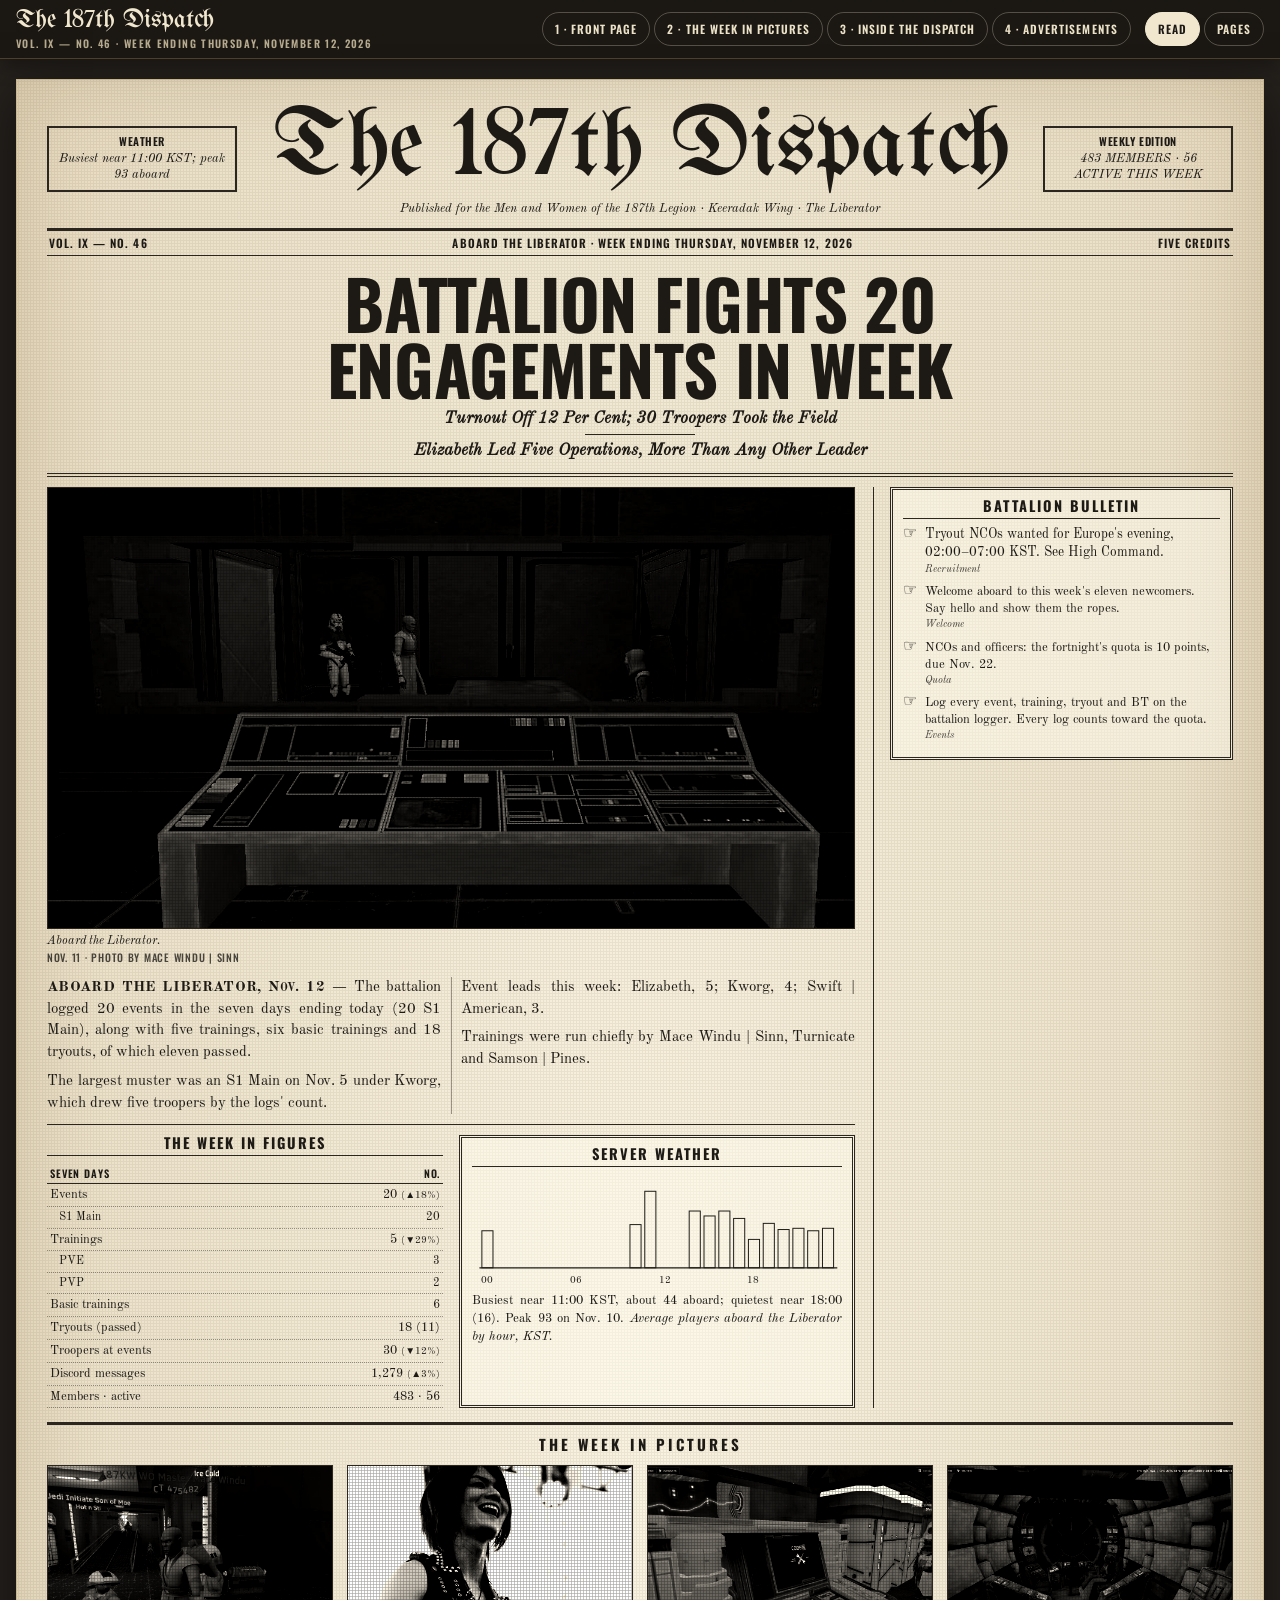
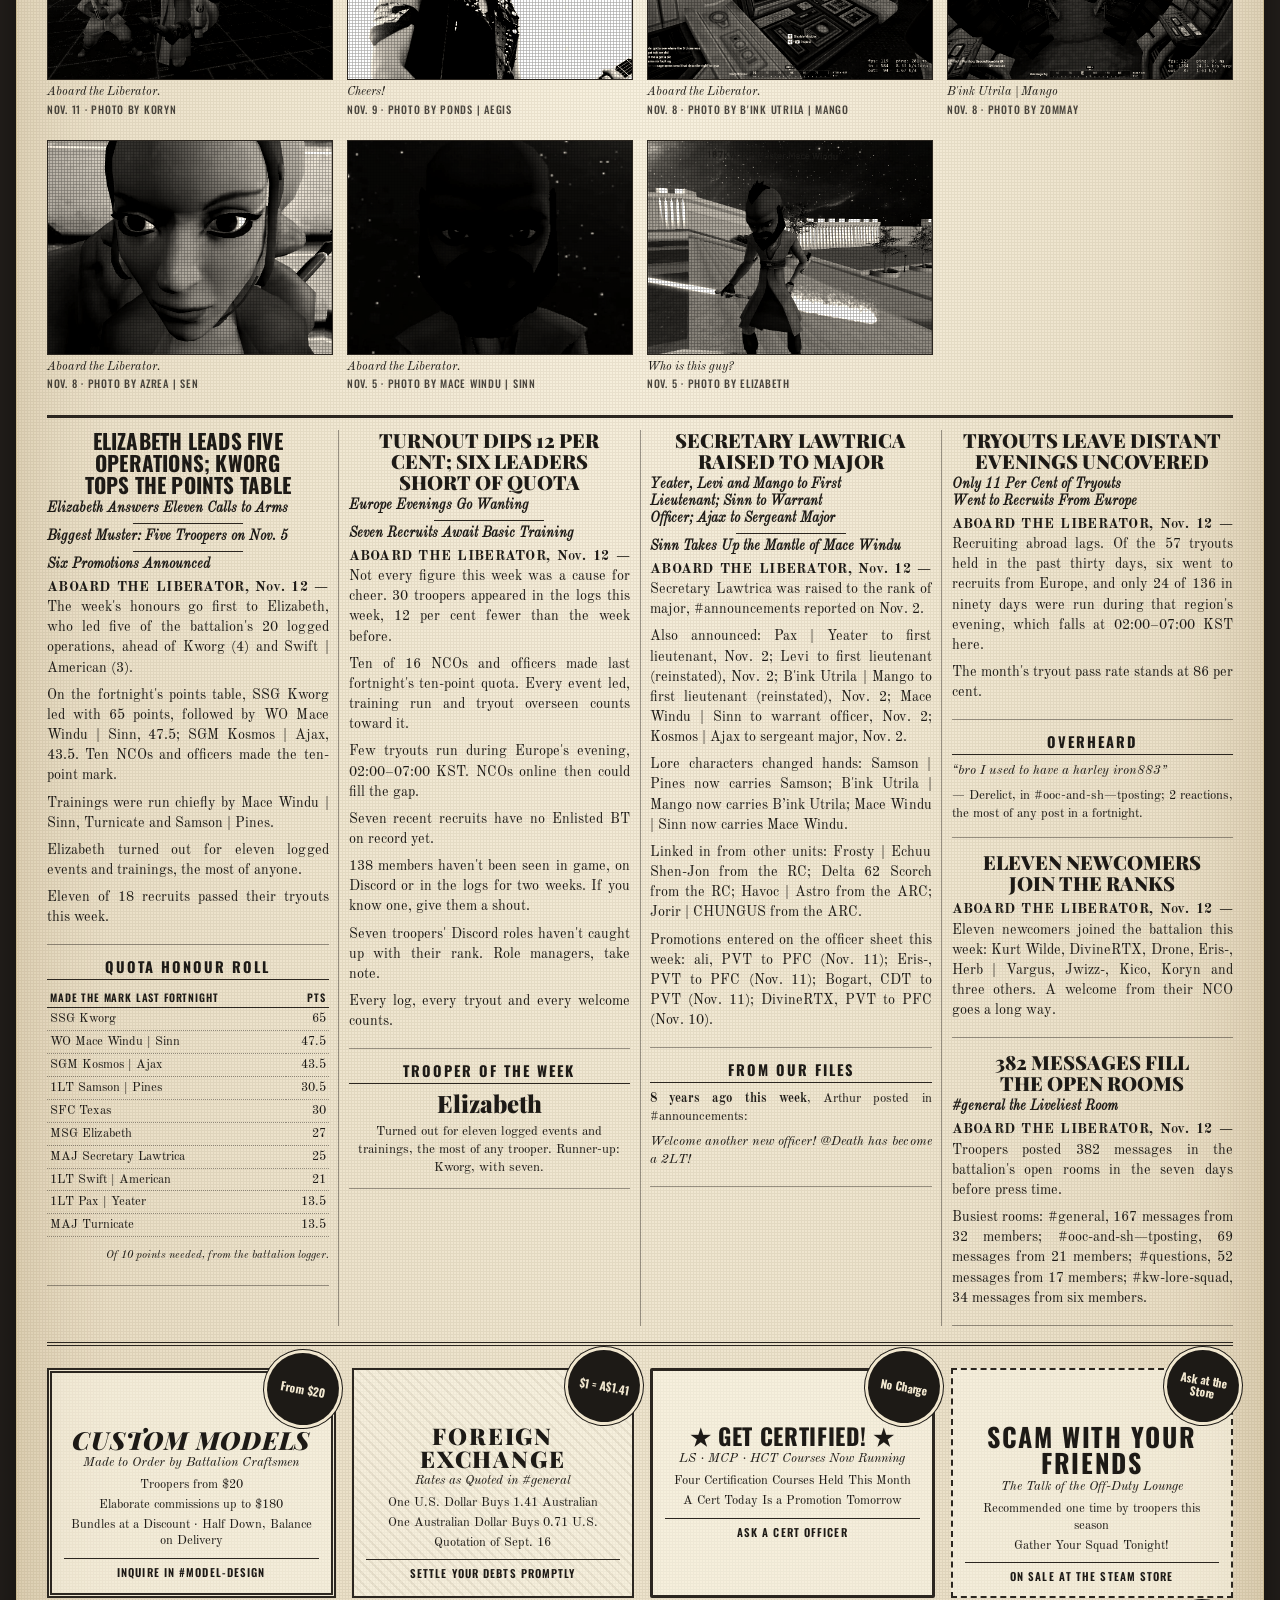
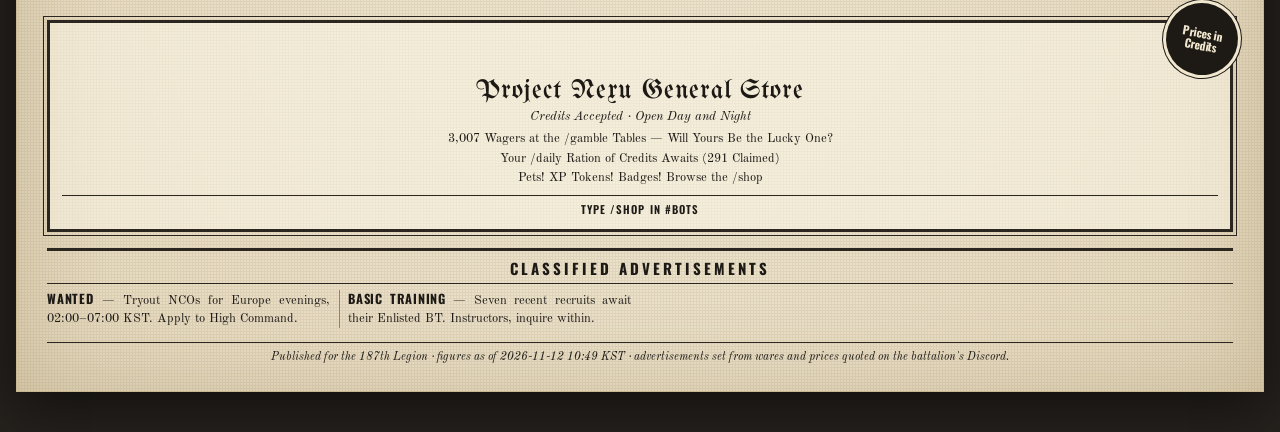
==== commit 3ed5d5d4: "The 187th Dispatch, No. 46 (2026-11-12T10:49:11)" ====
--- a/index.html
+++ b/index.html
@@ -1 +1 @@
-<!doctype html><html lang="en"><head><meta charset="utf-8"><meta name="viewport" content="width=device-width, initial-scale=1, viewport-fit=cover"><meta name="robots" content="noindex, nofollow"><title>The 187th Dispatch, No. 46</title><link rel="stylesheet" href="fonts.css"><link rel="stylesheet" href="style.css"></head><body><header class="rd-bar"><div class="rd-brand"><span class="rd-mast">The 187th Dispatch</span><span class="rd-ed">Vol. IX — No. 46 · Week Ending Thursday, November 12, 2026</span></div><nav class="rd-tabs" aria-label="Pages"><button class="rd-tab" type="button" aria-current="false">1 · Front Page</button><button class="rd-tab" type="button" aria-current="false">2 · The Week in Pictures</button><button class="rd-tab" type="button" aria-current="false">3 · Inside the Dispatch</button><button class="rd-tab" type="button" aria-current="false">4 · Advertisements</button></nav><div class="rd-group" role="group" aria-label="View"><button class="rd-btn" type="button" data-mode="read" aria-pressed="true">Read</button><button class="rd-btn" type="button" data-mode="pages" aria-pressed="false">Pages</button></div><div class="rd-group rd-zoom" role="group" aria-label="Zoom" hidden><button class="rd-btn rd-zout" type="button" aria-label="Zoom out">−</button><button class="rd-btn rd-zfit" type="button" aria-label="Fit the page to the screen">Fit</button><button class="rd-btn rd-zin" type="button" aria-label="Zoom in">+</button></div></header><div class="rd-hint" role="status" hidden>Double-tap a column to zoom in, and swipe to turn the page. “Read” scrolls the whole paper.</div><main><div class="rd-book" hidden><section class="rd-page" data-title="Front Page" aria-label="Page 1 of 4: Front Page"><div class="rd-frame"><article class="paper np-sheet" lang="en"><div class="np-top"><div class="np-ear">WEATHER<b>Busiest near 11:00 KST; peak 93 aboard</b></div><div><h1 class="np-title">The 187th Dispatch</h1><div class="np-motto">Published for the Men and Women of the 187th Legion · Keeradak Wing · The Liberator</div></div><div class="np-ear">WEEKLY EDITION<b>483 MEMBERS · 56 ACTIVE THIS WEEK</b></div></div><div class="np-folio"><span>Vol. IX — No. 46</span><span>Aboard the Liberator · WEEK ENDING THURSDAY, NOVEMBER 12, 2026</span><span>FIVE CREDITS</span></div><h2 class="np-banner">BATTALION FIGHTS 20 ENGAGEMENTS IN WEEK</h2><div class="np-decks"><div class="np-deck">Turnout Off 12 Per Cent; 30 Troopers Took the Field</div><div class="np-deck">Elizabeth Led Five Operations, More Than Any Other Leader</div></div><div class="np-toprow"><section class="np-lead"><figure class="np-photo np-leadphoto"><div class="np-ph"><img src="media/1570035924157341808-0.jpg" alt="Aboard the Liberator." width="1149" height="675"></div><figcaption>Aboard the Liberator.<span class="np-credit">Nov. 11 · Photo by Mace Windu | Sinn</span></figcaption></figure><div class="np-body"><p><span class="np-dateline">ABOARD THE LIBERATOR, Nov. 12 —</span> The battalion logged 20 events in the seven days ending today (20 S1 Main), along with five trainings, six basic trainings and 18 tryouts, of which eleven passed.</p><p>The largest muster was an S1 Main on Nov. 5 under Kworg, which drew five troopers by the logs&#x27; count.</p><p>Event leads this week: Elizabeth, 5; Kworg, 4; Swift | American, 3.</p><p>Trainings were run chiefly by Mace Windu | Sinn, Turnicate and Samson | Pines.</p></div><div class="np-under"><div class="np-col"><h3 class="np-label">The Week in Figures</h3><table class="np-table"><tr><th>Seven days</th><th class="n">No.</th></tr><tr><td>Events</td><td class="n">20 <span style="font-size:10px">(▲18%)</span></td></tr><tr class="sub"><td>S1 Main</td><td class="n">20</td></tr><tr><td>Trainings</td><td class="n">5 <span style="font-size:10px">(▼29%)</span></td></tr><tr class="sub"><td>PVE</td><td class="n">3</td></tr><tr class="sub"><td>PVP</td><td class="n">2</td></tr><tr><td>Basic trainings</td><td class="n">6</td></tr><tr><td>Tryouts (passed)</td><td class="n">18 (11)</td></tr><tr><td>Troopers at events</td><td class="n">30 <span style="font-size:10px">(▼12%)</span></td></tr><tr><td>Discord messages</td><td class="n">1,277 <span style="font-size:10px">(▲2%)</span></td></tr><tr><td>Members · active</td><td class="n">483 · 56</td></tr></table></div><div class="np-box np-weather"><h3>Server Weather</h3><svg viewBox="0 0 300 92" role="img" aria-label="Average players aboard by hour"><defs><pattern id="npw" width="3" height="3" patternUnits="userSpaceOnUse" patternTransform="rotate(-45)"><line x1="0" y1="0" x2="0" y2="3" stroke="#1d1a16" stroke-width="1"/></pattern></defs><line x1="6" y1="76" x2="296" y2="76" stroke="#1d1a16" stroke-width="1"/><rect x="8" y="46" width="9" height="30" fill="url(#npw)" stroke="#1d1a16" stroke-width=".8"/><rect x="128" y="24" width="9" height="52" fill="url(#npw)" stroke="#1d1a16" stroke-width=".8"/><rect x="140" y="14" width="9" height="62" fill="url(#npw)" stroke="#1d1a16" stroke-width=".8"/><rect x="176" y="30" width="9" height="46" fill="url(#npw)" stroke="#1d1a16" stroke-width=".8"/><rect x="188" y="34" width="9" height="42" fill="url(#npw)" stroke="#1d1a16" stroke-width=".8"/><rect x="200" y="30" width="9" height="46" fill="url(#npw)" stroke="#1d1a16" stroke-width=".8"/><rect x="212" y="36" width="9" height="40" fill="url(#npw)" stroke="#1d1a16" stroke-width=".8"/><rect x="224" y="53" width="9" height="23" fill="url(#npw)" stroke="#1d1a16" stroke-width=".8"/><rect x="236" y="40" width="9" height="36" fill="url(#npw)" stroke="#1d1a16" stroke-width=".8"/><rect x="248" y="45" width="9" height="31" fill="url(#npw)" stroke="#1d1a16" stroke-width=".8"/><rect x="260" y="44" width="9" height="32" fill="url(#npw)" stroke="#1d1a16" stroke-width=".8"/><rect x="272" y="46" width="9" height="30" fill="url(#npw)" stroke="#1d1a16" stroke-width=".8"/><rect x="284" y="44" width="9" height="32" fill="url(#npw)" stroke="#1d1a16" stroke-width=".8"/><text x="12" y="88" font-size="8" text-anchor="middle" fill="#1d1a16">00</text><text x="84" y="88" font-size="8" text-anchor="middle" fill="#1d1a16">06</text><text x="156" y="88" font-size="8" text-anchor="middle" fill="#1d1a16">12</text><text x="228" y="88" font-size="8" text-anchor="middle" fill="#1d1a16">18</text></svg><p>Busiest near 11:00 KST, about 44 aboard; quietest near 18:00 (16). Peak 93 on Nov. 10. <i>Average players aboard the Liberator by hour, KST.</i></p></div></div></section><aside class="np-side"><div class="np-box np-orders"><h3>Battalion Bulletin</h3><ol><li class="np-p2">Tryout NCOs wanted for Europe&#x27;s evening, 02:00–07:00 KST. See High Command.<div class="np-from">Recruitment</div></li><li class="np-p3">Welcome aboard to this week&#x27;s eleven newcomers. Say hello and show them the ropes.<div class="np-from">Welcome</div></li><li class="np-p3">NCOs and officers: the fortnight&#x27;s quota is 10 points, due Nov. 22.<div class="np-from">Quota</div></li><li class="np-p3">Log every event, training, tryout and BT on the battalion logger. Every log counts toward the quota.<div class="np-from">Events</div></li></ol></div></aside></div></article></div></section><section class="rd-page" data-title="The Week in Pictures" aria-label="Page 2 of 4: The Week in Pictures"><div class="rd-frame"><article class="paper np-sheet" lang="en"><div class="np-run"><span class="np-run-t">The 187th Dispatch</span><span>WEEK ENDING THURSDAY, NOVEMBER 12, 2026</span><span>Page 2</span></div><section class="np-gallery"><h3>The Week in Pictures</h3><div class="np-grid"><figure class="np-photo"><div class="np-ph"><img src="media/1570026895196688478-0.jpg" alt="Aboard the Liberator." width="968" height="939"></div><figcaption>Aboard the Liberator.<span class="np-credit">Nov. 11 · Photo by Koryn</span></figcaption></figure><figure class="np-photo"><div class="np-ph"><img src="media/1569346365257945179-0.jpg" alt="Cheers!" width="1066" height="1600"></div><figcaption>Cheers!<span class="np-credit">Nov. 9 · Photo by Ponds | Aegis</span></figcaption></figure><figure class="np-photo"><div class="np-ph"><img src="media/1568956717868253254-0.jpg" alt="Aboard the Liberator." width="1400" height="788"></div><figcaption>Aboard the Liberator.<span class="np-credit">Nov. 8 · Photo by B&#x27;ink Utrila | Mango</span></figcaption></figure><figure class="np-photo"><div class="np-ph"><img src="media/1568953820392718377-0.jpg" alt="B&#x27;ink Utrila | Mango" width="1400" height="787"></div><figcaption>B&#x27;ink Utrila | Mango<span class="np-credit">Nov. 8 · Photo by Zommay</span></figcaption></figure><figure class="np-photo"><div class="np-ph"><img src="media/1568915074289246318-0.jpg" alt="Aboard the Liberator." width="1400" height="726"></div><figcaption>Aboard the Liberator.<span class="np-credit">Nov. 8 · Photo by Azrea | Sen</span></figcaption></figure><figure class="np-photo"><div class="np-ph"><img src="media/1567772022300475429-0.jpg" alt="Aboard the Liberator." width="984" height="918"></div><figcaption>Aboard the Liberator.<span class="np-credit">Nov. 5 · Photo by Mace Windu | Sinn</span></figcaption></figure><figure class="np-photo"><div class="np-ph"><img src="media/1567771844293951620-0.jpg" alt="Who is this guy?" width="1400" height="671"></div><figcaption>Who is this guy?<span class="np-credit">Nov. 5 · Photo by Elizabeth</span></figcaption></figure></div></section></article></div></section><section class="rd-page" data-title="Inside the Dispatch" aria-label="Page 3 of 4: Inside the Dispatch"><div class="rd-frame"><article class="paper np-sheet" lang="en"><div class="np-run"><span class="np-run-t">The 187th Dispatch</span><span>WEEK ENDING THURSDAY, NOVEMBER 12, 2026</span><span>Page 3</span></div><div class="np-cols"><div class="np-col sports"><h3 class="np-head">ELIZABETH LEADS FIVE OPERATIONS; KWORG TOPS THE POINTS TABLE</h3><div class="np-deck">Elizabeth Answers Eleven Calls to Arms</div><div class="np-deck">Biggest Muster: Five Troopers on Nov. 5</div><div class="np-deck">Six Promotions Announced</div><div class="np-body"><p><span class="np-dateline">ABOARD THE LIBERATOR, Nov. 12 —</span> The week&#x27;s honours go first to Elizabeth, who led five of the battalion&#x27;s 20 logged operations, ahead of Kworg (4) and Swift | American (3).</p><p>On the fortnight&#x27;s points table, SSG Kworg led with 65 points, followed by WO Mace Windu | Sinn, 47.5; SGM Kosmos | Ajax, 43.5. Ten NCOs and officers made the ten-point mark.</p><p>Trainings were run chiefly by Mace Windu | Sinn, Turnicate and Samson | Pines.</p><p>Elizabeth turned out for eleven logged events and trainings, the most of anyone.</p><p>Eleven of 18 recruits passed their tryouts this week.</p></div></div><div class="np-col"><h3 class="np-label">Quota Honour Roll</h3><table class="np-table"><tr><th>Made the mark last fortnight</th><th class="n">Pts</th></tr><tr><td>SSG Kworg</td><td class="n">65</td></tr><tr><td>WO Mace Windu | Sinn</td><td class="n">47.5</td></tr><tr><td>SGM Kosmos | Ajax</td><td class="n">43.5</td></tr><tr><td>1LT Samson | Pines</td><td class="n">30.5</td></tr><tr><td>SFC Texas</td><td class="n">30</td></tr><tr><td>MSG Elizabeth</td><td class="n">27</td></tr><tr><td>MAJ Secretary Lawtrica</td><td class="n">25</td></tr><tr><td>1LT Swift | American</td><td class="n">21</td></tr><tr><td>1LT Pax | Yeater</td><td class="n">13.5</td></tr><tr><td>MAJ Turnicate</td><td class="n">13.5</td></tr></table><p class="np-src">Of 10 points needed, from the battalion logger.</p></div><div class="np-col news"><h3 class="np-head">TURNOUT DIPS 12 PER CENT; SIX LEADERS SHORT OF QUOTA</h3><div class="np-deck">Europe Evenings Go Wanting</div><div class="np-deck">Seven Recruits Await Basic Training</div><div class="np-body"><p><span class="np-dateline">ABOARD THE LIBERATOR, Nov. 12 —</span> Not every figure this week was a cause for cheer. 30 troopers appeared in the logs this week, 12 per cent fewer than the week before.</p><p>Ten of 16 NCOs and officers made last fortnight&#x27;s ten-point quota. Every event led, training run and tryout overseen counts toward it.</p><p>Few tryouts run during Europe&#x27;s evening, 02:00–07:00 KST. NCOs online then could fill the gap.</p><p>Seven recent recruits have no Enlisted BT on record yet.</p><p>138 members haven&#x27;t been seen in game, on Discord or in the logs for two weeks. If you know one, give them a shout.</p><p>Seven troopers&#x27; Discord roles haven&#x27;t caught up with their rank. Role managers, take note.</p><p>Every log, every tryout and every welcome counts.</p></div></div><div class="np-col np-tow"><h3 class="np-label">Trooper of the Week</h3><div class="np-tow-name">Elizabeth</div><p>Turned out for eleven logged events and trainings, the most of any trooper. Runner-up: Mace Windu | Sinn, with seven.</p></div><div class="np-col society"><h3 class="np-head">SECRETARY LAWTRICA RAISED TO MAJOR</h3><div class="np-deck">Yeater, Levi and Mango to First Lieutenant; Sinn to Warrant Officer; Ajax to Sergeant Major</div><div class="np-deck">Sinn Takes Up the Mantle of Mace Windu</div><div class="np-body"><p><span class="np-dateline">ABOARD THE LIBERATOR, Nov. 12 —</span> Secretary Lawtrica was raised to the rank of major, #announcements reported on Nov. 2.</p><p>Also announced: Pax | Yeater to first lieutenant, Nov. 2; Levi to first lieutenant (reinstated), Nov. 2; B&#x27;ink Utrila | Mango to first lieutenant (reinstated), Nov. 2; Mace Windu | Sinn to warrant officer, Nov. 2; Kosmos | Ajax to sergeant major, Nov. 2.</p><p>Lore characters changed hands: Samson | Pines now carries Samson; B&#x27;ink Utrila | Mango now carries B’ink Utrila; Mace Windu | Sinn now carries Mace Windu.</p><p>Linked in from other units: Frosty | Echuu Shen-Jon from the RC; Delta 62 Scorch from the RC; Havoc | Astro from the ARC; Jorir | CHUNGUS from the ARC.</p><p>Promotions entered on the officer sheet this week: ali, PVT to PFC (Nov. 11); Eris-, PVT to PFC (Nov. 11); Bogart, CDT to PVT (Nov. 11); DivineRTX, PVT to PFC (Nov. 10).</p></div></div><div class="np-col np-files"><h3 class="np-label">From Our Files</h3><p><b>8 years ago this week</b>, Arthur posted in #announcements:</p><blockquote>Welcome another new officer! @Death has become a 2LT!</blockquote></div><div class="np-col news"><h3 class="np-head">TRYOUTS LEAVE DISTANT EVENINGS UNCOVERED</h3><div class="np-deck">Only 11 Per Cent of Tryouts Went to Recruits From Europe</div><div class="np-body"><p><span class="np-dateline">ABOARD THE LIBERATOR, Nov. 12 —</span> Recruiting abroad lags. Of the 57 tryouts held in the past thirty days, six went to recruits from Europe, and only 24 of 136 in ninety days were run during that region&#x27;s evening, which falls at 02:00–07:00 KST here.</p><p>The month&#x27;s tryout pass rate stands at 86 per cent.</p></div></div><div class="np-col np-quote"><h3 class="np-label">Overheard</h3><blockquote>“bro I used to have a harley iron883”</blockquote><p>— Derelict, in #ooc-and-sh—tposting; 2 reactions, the most of any post in a fortnight.</p></div><div class="np-col society"><h3 class="np-head">ELEVEN NEWCOMERS JOIN THE RANKS</h3><div class="np-body"><p><span class="np-dateline">ABOARD THE LIBERATOR, Nov. 12 —</span> Eleven newcomers joined the battalion this week: Kurt Wilde, DivineRTX, Drone, Eris-, Herb | Vargus, Jwizz-, Kico, Koryn and three others. A welcome from their NCO goes a long way.</p></div></div><div class="np-col society"><h3 class="np-head">382 MESSAGES FILL THE OPEN ROOMS</h3><div class="np-deck">#general the Liveliest Room</div><div class="np-body"><p><span class="np-dateline">ABOARD THE LIBERATOR, Nov. 12 —</span> Troopers posted 382 messages in the battalion&#x27;s open rooms in the seven days before press time.</p><p>Busiest rooms: #general, 167 messages from 32 members; #ooc-and-sh—tposting, 69 messages from 21 members; #questions, 52 messages from 17 members; #kw-lore-squad, 34 messages from six members.</p></div></div></div></article></div></section><section class="rd-page" data-title="Advertisements" aria-label="Page 4 of 4: Advertisements"><div class="rd-frame"><article class="paper np-sheet" lang="en"><div class="np-run"><span class="np-run-t">The 187th Dispatch</span><span>WEEK ENDING THURSDAY, NOVEMBER 12, 2026</span><span>Page 4</span></div><div class="np-ads"><div class="np-ad k-commission"><div class="price">From $20</div><div class="ah">CUSTOM MODELS</div><div class="as">Made to Order by Battalion Craftsmen</div><div class="al">Troopers from $20</div><div class="al">Elaborate commissions up to $180</div><div class="al">Bundles at a Discount · Half Down, Balance on Delivery</div><div class="ac">Inquire in #model-design</div></div><div class="np-ad k-fx"><div class="price">$1 = A$1.41</div><div class="ah">FOREIGN EXCHANGE</div><div class="as">Rates as Quoted in #general</div><div class="al">One U.S. Dollar Buys 1.41 Australian</div><div class="al">One Australian Dollar Buys 0.71 U.S.</div><div class="al">Quotation of Sept. 16</div><div class="ac">Settle Your Debts Promptly</div></div><div class="np-ad k-school"><div class="price">No Charge</div><div class="ah">GET CERTIFIED!</div><div class="as">LS · MCP · HCT Courses Now Running</div><div class="al">Four Certification Courses Held This Month</div><div class="al">A Cert Today Is a Promotion Tomorrow</div><div class="ac">Ask a Cert Officer</div></div><div class="np-ad k-game"><div class="price">Ask at the Store</div><div class="ah">SCAM WITH YOUR FRIENDS</div><div class="as">The Talk of the Off-Duty Lounge</div><div class="al">Recommended one time by troopers this season</div><div class="al">Gather Your Squad Tonight!</div><div class="ac">On Sale at the Steam Store</div></div><div class="np-ad k-nexu"><div class="price">Prices in Credits</div><div class="ah">Project Nexu General Store</div><div class="as">Credits Accepted · Open Day and Night</div><div class="al">3,007 Wagers at the /gamble Tables — Will Yours Be the Lucky One?</div><div class="al">Your /daily Ration of Credits Awaits (291 Claimed)</div><div class="al">Pets! XP Tokens! Badges! Browse the /shop</div><div class="ac">Type /shop in #bots</div></div></div><div class="np-class"><h3>Classified Advertisements</h3><p><b>WANTED</b> — Tryout NCOs for Europe evenings, 02:00–07:00 KST. Apply to High Command.</p><p><b>BASIC TRAINING</b> — Seven recent recruits await their Enlisted BT. Instructors, inquire within.</p></div><div class="np-foot">Published for the 187th Legion · figures as of 2026-11-12 10:38 KST · advertisements set from wares and prices quoted on the battalion's Discord.</div></article></div></section></div><div class="rd-read"><article class="paper" lang="en"><div class="np-top"><div class="np-ear">WEATHER<b>Busiest near 11:00 KST; peak 93 aboard</b></div><div><h1 class="np-title">The 187th Dispatch</h1><div class="np-motto">Published for the Men and Women of the 187th Legion · Keeradak Wing · The Liberator</div></div><div class="np-ear">WEEKLY EDITION<b>483 MEMBERS · 56 ACTIVE THIS WEEK</b></div></div><div class="np-folio"><span>Vol. IX — No. 46</span><span>Aboard the Liberator · WEEK ENDING THURSDAY, NOVEMBER 12, 2026</span><span>FIVE CREDITS</span></div><h2 class="np-banner">BATTALION FIGHTS 20 ENGAGEMENTS IN WEEK</h2><div class="np-decks"><div class="np-deck">Turnout Off 12 Per Cent; 30 Troopers Took the Field</div><div class="np-deck">Elizabeth Led Five Operations, More Than Any Other Leader</div></div><div class="np-toprow"><section class="np-lead"><figure class="np-photo np-leadphoto"><div class="np-ph"><img src="media/1570035924157341808-0.jpg" alt="Aboard the Liberator." width="1149" height="675" loading="lazy"></div><figcaption>Aboard the Liberator.<span class="np-credit">Nov. 11 · Photo by Mace Windu | Sinn</span></figcaption></figure><div class="np-body"><p><span class="np-dateline">ABOARD THE LIBERATOR, Nov. 12 —</span> The battalion logged 20 events in the seven days ending today (20 S1 Main), along with five trainings, six basic trainings and 18 tryouts, of which eleven passed.</p><p>The largest muster was an S1 Main on Nov. 5 under Kworg, which drew five troopers by the logs&#x27; count.</p><p>Event leads this week: Elizabeth, 5; Kworg, 4; Swift | American, 3.</p><p>Trainings were run chiefly by Mace Windu | Sinn, Turnicate and Samson | Pines.</p></div><div class="np-under"><div class="np-col"><h3 class="np-label">The Week in Figures</h3><table class="np-table"><tr><th>Seven days</th><th class="n">No.</th></tr><tr><td>Events</td><td class="n">20 <span style="font-size:10px">(▲18%)</span></td></tr><tr class="sub"><td>S1 Main</td><td class="n">20</td></tr><tr><td>Trainings</td><td class="n">5 <span style="font-size:10px">(▼29%)</span></td></tr><tr class="sub"><td>PVE</td><td class="n">3</td></tr><tr class="sub"><td>PVP</td><td class="n">2</td></tr><tr><td>Basic trainings</td><td class="n">6</td></tr><tr><td>Tryouts (passed)</td><td class="n">18 (11)</td></tr><tr><td>Troopers at events</td><td class="n">30 <span style="font-size:10px">(▼12%)</span></td></tr><tr><td>Discord messages</td><td class="n">1,277 <span style="font-size:10px">(▲2%)</span></td></tr><tr><td>Members · active</td><td class="n">483 · 56</td></tr></table></div><div class="np-box np-weather"><h3>Server Weather</h3><svg viewBox="0 0 300 92" role="img" aria-label="Average players aboard by hour"><defs><pattern id="npw" width="3" height="3" patternUnits="userSpaceOnUse" patternTransform="rotate(-45)"><line x1="0" y1="0" x2="0" y2="3" stroke="#1d1a16" stroke-width="1"/></pattern></defs><line x1="6" y1="76" x2="296" y2="76" stroke="#1d1a16" stroke-width="1"/><rect x="8" y="46" width="9" height="30" fill="url(#npw)" stroke="#1d1a16" stroke-width=".8"/><rect x="128" y="24" width="9" height="52" fill="url(#npw)" stroke="#1d1a16" stroke-width=".8"/><rect x="140" y="14" width="9" height="62" fill="url(#npw)" stroke="#1d1a16" stroke-width=".8"/><rect x="176" y="30" width="9" height="46" fill="url(#npw)" stroke="#1d1a16" stroke-width=".8"/><rect x="188" y="34" width="9" height="42" fill="url(#npw)" stroke="#1d1a16" stroke-width=".8"/><rect x="200" y="30" width="9" height="46" fill="url(#npw)" stroke="#1d1a16" stroke-width=".8"/><rect x="212" y="36" width="9" height="40" fill="url(#npw)" stroke="#1d1a16" stroke-width=".8"/><rect x="224" y="53" width="9" height="23" fill="url(#npw)" stroke="#1d1a16" stroke-width=".8"/><rect x="236" y="40" width="9" height="36" fill="url(#npw)" stroke="#1d1a16" stroke-width=".8"/><rect x="248" y="45" width="9" height="31" fill="url(#npw)" stroke="#1d1a16" stroke-width=".8"/><rect x="260" y="44" width="9" height="32" fill="url(#npw)" stroke="#1d1a16" stroke-width=".8"/><rect x="272" y="46" width="9" height="30" fill="url(#npw)" stroke="#1d1a16" stroke-width=".8"/><rect x="284" y="44" width="9" height="32" fill="url(#npw)" stroke="#1d1a16" stroke-width=".8"/><text x="12" y="88" font-size="8" text-anchor="middle" fill="#1d1a16">00</text><text x="84" y="88" font-size="8" text-anchor="middle" fill="#1d1a16">06</text><text x="156" y="88" font-size="8" text-anchor="middle" fill="#1d1a16">12</text><text x="228" y="88" font-size="8" text-anchor="middle" fill="#1d1a16">18</text></svg><p>Busiest near 11:00 KST, about 44 aboard; quietest near 18:00 (16). Peak 93 on Nov. 10. <i>Average players aboard the Liberator by hour, KST.</i></p></div></div></section><aside class="np-side"><div class="np-box np-orders"><h3>Battalion Bulletin</h3><ol><li class="np-p2">Tryout NCOs wanted for Europe&#x27;s evening, 02:00–07:00 KST. See High Command.<div class="np-from">Recruitment</div></li><li class="np-p3">Welcome aboard to this week&#x27;s eleven newcomers. Say hello and show them the ropes.<div class="np-from">Welcome</div></li><li class="np-p3">NCOs and officers: the fortnight&#x27;s quota is 10 points, due Nov. 22.<div class="np-from">Quota</div></li><li class="np-p3">Log every event, training, tryout and BT on the battalion logger. Every log counts toward the quota.<div class="np-from">Events</div></li></ol></div></aside></div><section class="np-gallery"><h3>The Week in Pictures</h3><div class="np-grid"><figure class="np-photo"><div class="np-ph"><img src="media/1570026895196688478-0.jpg" alt="Aboard the Liberator." width="968" height="939" loading="lazy"></div><figcaption>Aboard the Liberator.<span class="np-credit">Nov. 11 · Photo by Koryn</span></figcaption></figure><figure class="np-photo"><div class="np-ph"><img src="media/1569346365257945179-0.jpg" alt="Cheers!" width="1066" height="1600" loading="lazy"></div><figcaption>Cheers!<span class="np-credit">Nov. 9 · Photo by Ponds | Aegis</span></figcaption></figure><figure class="np-photo"><div class="np-ph"><img src="media/1568956717868253254-0.jpg" alt="Aboard the Liberator." width="1400" height="788" loading="lazy"></div><figcaption>Aboard the Liberator.<span class="np-credit">Nov. 8 · Photo by B&#x27;ink Utrila | Mango</span></figcaption></figure><figure class="np-photo"><div class="np-ph"><img src="media/1568953820392718377-0.jpg" alt="B&#x27;ink Utrila | Mango" width="1400" height="787" loading="lazy"></div><figcaption>B&#x27;ink Utrila | Mango<span class="np-credit">Nov. 8 · Photo by Zommay</span></figcaption></figure><figure class="np-photo"><div class="np-ph"><img src="media/1568915074289246318-0.jpg" alt="Aboard the Liberator." width="1400" height="726" loading="lazy"></div><figcaption>Aboard the Liberator.<span class="np-credit">Nov. 8 · Photo by Azrea | Sen</span></figcaption></figure><figure class="np-photo"><div class="np-ph"><img src="media/1567772022300475429-0.jpg" alt="Aboard the Liberator." width="984" height="918" loading="lazy"></div><figcaption>Aboard the Liberator.<span class="np-credit">Nov. 5 · Photo by Mace Windu | Sinn</span></figcaption></figure><figure class="np-photo"><div class="np-ph"><img src="media/1567771844293951620-0.jpg" alt="Who is this guy?" width="1400" height="671" loading="lazy"></div><figcaption>Who is this guy?<span class="np-credit">Nov. 5 · Photo by Elizabeth</span></figcaption></figure></div></section><div class="np-cols"><div class="np-col sports"><h3 class="np-head">ELIZABETH LEADS FIVE OPERATIONS; KWORG TOPS THE POINTS TABLE</h3><div class="np-deck">Elizabeth Answers Eleven Calls to Arms</div><div class="np-deck">Biggest Muster: Five Troopers on Nov. 5</div><div class="np-deck">Six Promotions Announced</div><div class="np-body"><p><span class="np-dateline">ABOARD THE LIBERATOR, Nov. 12 —</span> The week&#x27;s honours go first to Elizabeth, who led five of the battalion&#x27;s 20 logged operations, ahead of Kworg (4) and Swift | American (3).</p><p>On the fortnight&#x27;s points table, SSG Kworg led with 65 points, followed by WO Mace Windu | Sinn, 47.5; SGM Kosmos | Ajax, 43.5. Ten NCOs and officers made the ten-point mark.</p><p>Trainings were run chiefly by Mace Windu | Sinn, Turnicate and Samson | Pines.</p><p>Elizabeth turned out for eleven logged events and trainings, the most of anyone.</p><p>Eleven of 18 recruits passed their tryouts this week.</p></div></div><div class="np-col"><h3 class="np-label">Quota Honour Roll</h3><table class="np-table"><tr><th>Made the mark last fortnight</th><th class="n">Pts</th></tr><tr><td>SSG Kworg</td><td class="n">65</td></tr><tr><td>WO Mace Windu | Sinn</td><td class="n">47.5</td></tr><tr><td>SGM Kosmos | Ajax</td><td class="n">43.5</td></tr><tr><td>1LT Samson | Pines</td><td class="n">30.5</td></tr><tr><td>SFC Texas</td><td class="n">30</td></tr><tr><td>MSG Elizabeth</td><td class="n">27</td></tr><tr><td>MAJ Secretary Lawtrica</td><td class="n">25</td></tr><tr><td>1LT Swift | American</td><td class="n">21</td></tr><tr><td>1LT Pax | Yeater</td><td class="n">13.5</td></tr><tr><td>MAJ Turnicate</td><td class="n">13.5</td></tr></table><p class="np-src">Of 10 points needed, from the battalion logger.</p></div><div class="np-col news"><h3 class="np-head">TURNOUT DIPS 12 PER CENT; SIX LEADERS SHORT OF QUOTA</h3><div class="np-deck">Europe Evenings Go Wanting</div><div class="np-deck">Seven Recruits Await Basic Training</div><div class="np-body"><p><span class="np-dateline">ABOARD THE LIBERATOR, Nov. 12 —</span> Not every figure this week was a cause for cheer. 30 troopers appeared in the logs this week, 12 per cent fewer than the week before.</p><p>Ten of 16 NCOs and officers made last fortnight&#x27;s ten-point quota. Every event led, training run and tryout overseen counts toward it.</p><p>Few tryouts run during Europe&#x27;s evening, 02:00–07:00 KST. NCOs online then could fill the gap.</p><p>Seven recent recruits have no Enlisted BT on record yet.</p><p>138 members haven&#x27;t been seen in game, on Discord or in the logs for two weeks. If you know one, give them a shout.</p><p>Seven troopers&#x27; Discord roles haven&#x27;t caught up with their rank. Role managers, take note.</p><p>Every log, every tryout and every welcome counts.</p></div></div><div class="np-col np-tow"><h3 class="np-label">Trooper of the Week</h3><div class="np-tow-name">Elizabeth</div><p>Turned out for eleven logged events and trainings, the most of any trooper. Runner-up: Mace Windu | Sinn, with seven.</p></div><div class="np-col society"><h3 class="np-head">SECRETARY LAWTRICA RAISED TO MAJOR</h3><div class="np-deck">Yeater, Levi and Mango to First Lieutenant; Sinn to Warrant Officer; Ajax to Sergeant Major</div><div class="np-deck">Sinn Takes Up the Mantle of Mace Windu</div><div class="np-body"><p><span class="np-dateline">ABOARD THE LIBERATOR, Nov. 12 —</span> Secretary Lawtrica was raised to the rank of major, #announcements reported on Nov. 2.</p><p>Also announced: Pax | Yeater to first lieutenant, Nov. 2; Levi to first lieutenant (reinstated), Nov. 2; B&#x27;ink Utrila | Mango to first lieutenant (reinstated), Nov. 2; Mace Windu | Sinn to warrant officer, Nov. 2; Kosmos | Ajax to sergeant major, Nov. 2.</p><p>Lore characters changed hands: Samson | Pines now carries Samson; B&#x27;ink Utrila | Mango now carries B’ink Utrila; Mace Windu | Sinn now carries Mace Windu.</p><p>Linked in from other units: Frosty | Echuu Shen-Jon from the RC; Delta 62 Scorch from the RC; Havoc | Astro from the ARC; Jorir | CHUNGUS from the ARC.</p><p>Promotions entered on the officer sheet this week: ali, PVT to PFC (Nov. 11); Eris-, PVT to PFC (Nov. 11); Bogart, CDT to PVT (Nov. 11); DivineRTX, PVT to PFC (Nov. 10).</p></div></div><div class="np-col np-files"><h3 class="np-label">From Our Files</h3><p><b>8 years ago this week</b>, Arthur posted in #announcements:</p><blockquote>Welcome another new officer! @Death has become a 2LT!</blockquote></div><div class="np-col news"><h3 class="np-head">TRYOUTS LEAVE DISTANT EVENINGS UNCOVERED</h3><div class="np-deck">Only 11 Per Cent of Tryouts Went to Recruits From Europe</div><div class="np-body"><p><span class="np-dateline">ABOARD THE LIBERATOR, Nov. 12 —</span> Recruiting abroad lags. Of the 57 tryouts held in the past thirty days, six went to recruits from Europe, and only 24 of 136 in ninety days were run during that region&#x27;s evening, which falls at 02:00–07:00 KST here.</p><p>The month&#x27;s tryout pass rate stands at 86 per cent.</p></div></div><div class="np-col np-quote"><h3 class="np-label">Overheard</h3><blockquote>“bro I used to have a harley iron883”</blockquote><p>— Derelict, in #ooc-and-sh—tposting; 2 reactions, the most of any post in a fortnight.</p></div><div class="np-col society"><h3 class="np-head">ELEVEN NEWCOMERS JOIN THE RANKS</h3><div class="np-body"><p><span class="np-dateline">ABOARD THE LIBERATOR, Nov. 12 —</span> Eleven newcomers joined the battalion this week: Kurt Wilde, DivineRTX, Drone, Eris-, Herb | Vargus, Jwizz-, Kico, Koryn and three others. A welcome from their NCO goes a long way.</p></div></div><div class="np-col society"><h3 class="np-head">382 MESSAGES FILL THE OPEN ROOMS</h3><div class="np-deck">#general the Liveliest Room</div><div class="np-body"><p><span class="np-dateline">ABOARD THE LIBERATOR, Nov. 12 —</span> Troopers posted 382 messages in the battalion&#x27;s open rooms in the seven days before press time.</p><p>Busiest rooms: #general, 167 messages from 32 members; #ooc-and-sh—tposting, 69 messages from 21 members; #questions, 52 messages from 17 members; #kw-lore-squad, 34 messages from six members.</p></div></div></div><div class="np-ads"><div class="np-ad k-commission"><div class="price">From $20</div><div class="ah">CUSTOM MODELS</div><div class="as">Made to Order by Battalion Craftsmen</div><div class="al">Troopers from $20</div><div class="al">Elaborate commissions up to $180</div><div class="al">Bundles at a Discount · Half Down, Balance on Delivery</div><div class="ac">Inquire in #model-design</div></div><div class="np-ad k-fx"><div class="price">$1 = A$1.41</div><div class="ah">FOREIGN EXCHANGE</div><div class="as">Rates as Quoted in #general</div><div class="al">One U.S. Dollar Buys 1.41 Australian</div><div class="al">One Australian Dollar Buys 0.71 U.S.</div><div class="al">Quotation of Sept. 16</div><div class="ac">Settle Your Debts Promptly</div></div><div class="np-ad k-school"><div class="price">No Charge</div><div class="ah">GET CERTIFIED!</div><div class="as">LS · MCP · HCT Courses Now Running</div><div class="al">Four Certification Courses Held This Month</div><div class="al">A Cert Today Is a Promotion Tomorrow</div><div class="ac">Ask a Cert Officer</div></div><div class="np-ad k-game"><div class="price">Ask at the Store</div><div class="ah">SCAM WITH YOUR FRIENDS</div><div class="as">The Talk of the Off-Duty Lounge</div><div class="al">Recommended one time by troopers this season</div><div class="al">Gather Your Squad Tonight!</div><div class="ac">On Sale at the Steam Store</div></div><div class="np-ad k-nexu"><div class="price">Prices in Credits</div><div class="ah">Project Nexu General Store</div><div class="as">Credits Accepted · Open Day and Night</div><div class="al">3,007 Wagers at the /gamble Tables — Will Yours Be the Lucky One?</div><div class="al">Your /daily Ration of Credits Awaits (291 Claimed)</div><div class="al">Pets! XP Tokens! Badges! Browse the /shop</div><div class="ac">Type /shop in #bots</div></div></div><div class="np-class"><h3>Classified Advertisements</h3><p><b>WANTED</b> — Tryout NCOs for Europe evenings, 02:00–07:00 KST. Apply to High Command.</p><p><b>BASIC TRAINING</b> — Seven recent recruits await their Enlisted BT. Instructors, inquire within.</p></div><div class="np-foot">Published for the 187th Legion · figures as of 2026-11-12 10:38 KST · advertisements set from wares and prices quoted on the battalion's Discord.</div></article></div></main><nav class="rd-nav" aria-label="Turn the page" hidden><button class="rd-turn rd-prev" type="button" aria-label="Previous page">‹</button><span class="rd-count" aria-live="polite">Page 1 of 4</span><button class="rd-turn rd-next" type="button" aria-label="Next page">›</button></nav><script src="activity.js"></script><script src="reader.js"></script></body></html>+<!doctype html><html lang="en"><head><meta charset="utf-8"><meta name="viewport" content="width=device-width, initial-scale=1, viewport-fit=cover"><meta name="robots" content="noindex, nofollow"><title>The 187th Dispatch, No. 46</title><link rel="stylesheet" href="fonts.css"><link rel="stylesheet" href="style.css"></head><body><header class="rd-bar"><div class="rd-brand"><span class="rd-mast">The 187th Dispatch</span><span class="rd-ed">Vol. IX — No. 46 · Week Ending Thursday, November 12, 2026</span></div><nav class="rd-tabs" aria-label="Pages"><button class="rd-tab" type="button" aria-current="false">1 · Front Page</button><button class="rd-tab" type="button" aria-current="false">2 · The Week in Pictures</button><button class="rd-tab" type="button" aria-current="false">3 · Inside the Dispatch</button><button class="rd-tab" type="button" aria-current="false">4 · Advertisements</button></nav><div class="rd-group" role="group" aria-label="View"><button class="rd-btn" type="button" data-mode="read" aria-pressed="true">Read</button><button class="rd-btn" type="button" data-mode="pages" aria-pressed="false">Pages</button></div><div class="rd-group rd-zoom" role="group" aria-label="Zoom" hidden><button class="rd-btn rd-zout" type="button" aria-label="Zoom out">−</button><button class="rd-btn rd-zfit" type="button" aria-label="Fit the page to the screen">Fit</button><button class="rd-btn rd-zin" type="button" aria-label="Zoom in">+</button></div></header><div class="rd-hint" role="status" hidden>Double-tap a column to zoom in, and swipe to turn the page. “Read” scrolls the whole paper.</div><main><div class="rd-book" hidden><section class="rd-page" data-title="Front Page" aria-label="Page 1 of 4: Front Page"><div class="rd-frame"><article class="paper np-sheet" lang="en"><div class="np-top"><div class="np-ear">WEATHER<b>Busiest near 11:00 KST; peak 93 aboard</b></div><div><h1 class="np-title">The 187th Dispatch</h1><div class="np-motto">Published for the Men and Women of the 187th Legion · Keeradak Wing · The Liberator</div></div><div class="np-ear">WEEKLY EDITION<b>483 MEMBERS · 56 ACTIVE THIS WEEK</b></div></div><div class="np-folio"><span>Vol. IX — No. 46</span><span>Aboard the Liberator · WEEK ENDING THURSDAY, NOVEMBER 12, 2026</span><span>FIVE CREDITS</span></div><h2 class="np-banner">BATTALION FIGHTS 20 ENGAGEMENTS IN WEEK</h2><div class="np-decks"><div class="np-deck">Turnout Off 12 Per Cent; 30 Troopers Took the Field</div><div class="np-deck">Elizabeth Led Five Operations, More Than Any Other Leader</div></div><div class="np-toprow"><section class="np-lead"><figure class="np-photo np-leadphoto"><div class="np-ph"><img src="media/1570035924157341808-0.jpg" alt="Aboard the Liberator." width="1149" height="675"></div><figcaption>Aboard the Liberator.<span class="np-credit">Nov. 11 · Photo by Mace Windu | Sinn</span></figcaption></figure><div class="np-body"><p><span class="np-dateline">ABOARD THE LIBERATOR, Nov. 12 —</span> The battalion logged 20 events in the seven days ending today (20 S1 Main), along with five trainings, six basic trainings and 18 tryouts, of which eleven passed.</p><p>The largest muster was an S1 Main on Nov. 5 under Kworg, which drew five troopers by the logs&#x27; count.</p><p>Event leads this week: Elizabeth, 5; Kworg, 4; Swift | American, 3.</p><p>Trainings were run chiefly by Mace Windu | Sinn, Turnicate and Samson | Pines.</p></div><div class="np-under"><div class="np-col"><h3 class="np-label">The Week in Figures</h3><table class="np-table"><tr><th>Seven days</th><th class="n">No.</th></tr><tr><td>Events</td><td class="n">20 <span style="font-size:10px">(▲18%)</span></td></tr><tr class="sub"><td>S1 Main</td><td class="n">20</td></tr><tr><td>Trainings</td><td class="n">5 <span style="font-size:10px">(▼29%)</span></td></tr><tr class="sub"><td>PVE</td><td class="n">3</td></tr><tr class="sub"><td>PVP</td><td class="n">2</td></tr><tr><td>Basic trainings</td><td class="n">6</td></tr><tr><td>Tryouts (passed)</td><td class="n">18 (11)</td></tr><tr><td>Troopers at events</td><td class="n">30 <span style="font-size:10px">(▼12%)</span></td></tr><tr><td>Discord messages</td><td class="n">1,279 <span style="font-size:10px">(▲3%)</span></td></tr><tr><td>Members · active</td><td class="n">483 · 56</td></tr></table></div><div class="np-box np-weather"><h3>Server Weather</h3><svg viewBox="0 0 300 92" role="img" aria-label="Average players aboard by hour"><defs><pattern id="npw" width="3" height="3" patternUnits="userSpaceOnUse" patternTransform="rotate(-45)"><line x1="0" y1="0" x2="0" y2="3" stroke="#1d1a16" stroke-width="1"/></pattern></defs><line x1="6" y1="76" x2="296" y2="76" stroke="#1d1a16" stroke-width="1"/><rect x="8" y="46" width="9" height="30" fill="url(#npw)" stroke="#1d1a16" stroke-width=".8"/><rect x="128" y="41" width="9" height="35" fill="url(#npw)" stroke="#1d1a16" stroke-width=".8"/><rect x="140" y="14" width="9" height="62" fill="url(#npw)" stroke="#1d1a16" stroke-width=".8"/><rect x="176" y="30" width="9" height="46" fill="url(#npw)" stroke="#1d1a16" stroke-width=".8"/><rect x="188" y="34" width="9" height="42" fill="url(#npw)" stroke="#1d1a16" stroke-width=".8"/><rect x="200" y="30" width="9" height="46" fill="url(#npw)" stroke="#1d1a16" stroke-width=".8"/><rect x="212" y="36" width="9" height="40" fill="url(#npw)" stroke="#1d1a16" stroke-width=".8"/><rect x="224" y="53" width="9" height="23" fill="url(#npw)" stroke="#1d1a16" stroke-width=".8"/><rect x="236" y="40" width="9" height="36" fill="url(#npw)" stroke="#1d1a16" stroke-width=".8"/><rect x="248" y="45" width="9" height="31" fill="url(#npw)" stroke="#1d1a16" stroke-width=".8"/><rect x="260" y="44" width="9" height="32" fill="url(#npw)" stroke="#1d1a16" stroke-width=".8"/><rect x="272" y="46" width="9" height="30" fill="url(#npw)" stroke="#1d1a16" stroke-width=".8"/><rect x="284" y="44" width="9" height="32" fill="url(#npw)" stroke="#1d1a16" stroke-width=".8"/><text x="12" y="88" font-size="8" text-anchor="middle" fill="#1d1a16">00</text><text x="84" y="88" font-size="8" text-anchor="middle" fill="#1d1a16">06</text><text x="156" y="88" font-size="8" text-anchor="middle" fill="#1d1a16">12</text><text x="228" y="88" font-size="8" text-anchor="middle" fill="#1d1a16">18</text></svg><p>Busiest near 11:00 KST, about 44 aboard; quietest near 18:00 (16). Peak 93 on Nov. 10. <i>Average players aboard the Liberator by hour, KST.</i></p></div></div></section><aside class="np-side"><div class="np-box np-orders"><h3>Battalion Bulletin</h3><ol><li class="np-p2">Tryout NCOs wanted for Europe&#x27;s evening, 02:00–07:00 KST. See High Command.<div class="np-from">Recruitment</div></li><li class="np-p3">Welcome aboard to this week&#x27;s eleven newcomers. Say hello and show them the ropes.<div class="np-from">Welcome</div></li><li class="np-p3">NCOs and officers: the fortnight&#x27;s quota is 10 points, due Nov. 22.<div class="np-from">Quota</div></li><li class="np-p3">Log every event, training, tryout and BT on the battalion logger. Every log counts toward the quota.<div class="np-from">Events</div></li></ol></div></aside></div></article></div></section><section class="rd-page" data-title="The Week in Pictures" aria-label="Page 2 of 4: The Week in Pictures"><div class="rd-frame"><article class="paper np-sheet" lang="en"><div class="np-run"><span class="np-run-t">The 187th Dispatch</span><span>WEEK ENDING THURSDAY, NOVEMBER 12, 2026</span><span>Page 2</span></div><section class="np-gallery"><h3>The Week in Pictures</h3><div class="np-grid"><figure class="np-photo"><div class="np-ph"><img src="media/1570026895196688478-0.jpg" alt="Aboard the Liberator." width="968" height="939"></div><figcaption>Aboard the Liberator.<span class="np-credit">Nov. 11 · Photo by Koryn</span></figcaption></figure><figure class="np-photo"><div class="np-ph"><img src="media/1569346365257945179-0.jpg" alt="Cheers!" width="1066" height="1600"></div><figcaption>Cheers!<span class="np-credit">Nov. 9 · Photo by Ponds | Aegis</span></figcaption></figure><figure class="np-photo"><div class="np-ph"><img src="media/1568956717868253254-0.jpg" alt="Aboard the Liberator." width="1400" height="788"></div><figcaption>Aboard the Liberator.<span class="np-credit">Nov. 8 · Photo by B&#x27;ink Utrila | Mango</span></figcaption></figure><figure class="np-photo"><div class="np-ph"><img src="media/1568953820392718377-0.jpg" alt="B&#x27;ink Utrila | Mango" width="1400" height="787"></div><figcaption>B&#x27;ink Utrila | Mango<span class="np-credit">Nov. 8 · Photo by Zommay</span></figcaption></figure><figure class="np-photo"><div class="np-ph"><img src="media/1568915074289246318-0.jpg" alt="Aboard the Liberator." width="1400" height="726"></div><figcaption>Aboard the Liberator.<span class="np-credit">Nov. 8 · Photo by Azrea | Sen</span></figcaption></figure><figure class="np-photo"><div class="np-ph"><img src="media/1567772022300475429-0.jpg" alt="Aboard the Liberator." width="984" height="918"></div><figcaption>Aboard the Liberator.<span class="np-credit">Nov. 5 · Photo by Mace Windu | Sinn</span></figcaption></figure><figure class="np-photo"><div class="np-ph"><img src="media/1567771844293951620-0.jpg" alt="Who is this guy?" width="1400" height="671"></div><figcaption>Who is this guy?<span class="np-credit">Nov. 5 · Photo by Elizabeth</span></figcaption></figure></div></section></article></div></section><section class="rd-page" data-title="Inside the Dispatch" aria-label="Page 3 of 4: Inside the Dispatch"><div class="rd-frame"><article class="paper np-sheet" lang="en"><div class="np-run"><span class="np-run-t">The 187th Dispatch</span><span>WEEK ENDING THURSDAY, NOVEMBER 12, 2026</span><span>Page 3</span></div><div class="np-cols"><div class="np-col sports"><h3 class="np-head">ELIZABETH LEADS FIVE OPERATIONS; KWORG TOPS THE POINTS TABLE</h3><div class="np-deck">Elizabeth Answers Eleven Calls to Arms</div><div class="np-deck">Biggest Muster: Five Troopers on Nov. 5</div><div class="np-deck">Six Promotions Announced</div><div class="np-body"><p><span class="np-dateline">ABOARD THE LIBERATOR, Nov. 12 —</span> The week&#x27;s honours go first to Elizabeth, who led five of the battalion&#x27;s 20 logged operations, ahead of Kworg (4) and Swift | American (3).</p><p>On the fortnight&#x27;s points table, SSG Kworg led with 65 points, followed by WO Mace Windu | Sinn, 47.5; SGM Kosmos | Ajax, 43.5. Ten NCOs and officers made the ten-point mark.</p><p>Trainings were run chiefly by Mace Windu | Sinn, Turnicate and Samson | Pines.</p><p>Elizabeth turned out for eleven logged events and trainings, the most of anyone.</p><p>Eleven of 18 recruits passed their tryouts this week.</p></div></div><div class="np-col"><h3 class="np-label">Quota Honour Roll</h3><table class="np-table"><tr><th>Made the mark last fortnight</th><th class="n">Pts</th></tr><tr><td>SSG Kworg</td><td class="n">65</td></tr><tr><td>WO Mace Windu | Sinn</td><td class="n">47.5</td></tr><tr><td>SGM Kosmos | Ajax</td><td class="n">43.5</td></tr><tr><td>1LT Samson | Pines</td><td class="n">30.5</td></tr><tr><td>SFC Texas</td><td class="n">30</td></tr><tr><td>MSG Elizabeth</td><td class="n">27</td></tr><tr><td>MAJ Secretary Lawtrica</td><td class="n">25</td></tr><tr><td>1LT Swift | American</td><td class="n">21</td></tr><tr><td>1LT Pax | Yeater</td><td class="n">13.5</td></tr><tr><td>MAJ Turnicate</td><td class="n">13.5</td></tr></table><p class="np-src">Of 10 points needed, from the battalion logger.</p></div><div class="np-col news"><h3 class="np-head">TURNOUT DIPS 12 PER CENT; SIX LEADERS SHORT OF QUOTA</h3><div class="np-deck">Europe Evenings Go Wanting</div><div class="np-deck">Seven Recruits Await Basic Training</div><div class="np-body"><p><span class="np-dateline">ABOARD THE LIBERATOR, Nov. 12 —</span> Not every figure this week was a cause for cheer. 30 troopers appeared in the logs this week, 12 per cent fewer than the week before.</p><p>Ten of 16 NCOs and officers made last fortnight&#x27;s ten-point quota. Every event led, training run and tryout overseen counts toward it.</p><p>Few tryouts run during Europe&#x27;s evening, 02:00–07:00 KST. NCOs online then could fill the gap.</p><p>Seven recent recruits have no Enlisted BT on record yet.</p><p>138 members haven&#x27;t been seen in game, on Discord or in the logs for two weeks. If you know one, give them a shout.</p><p>Seven troopers&#x27; Discord roles haven&#x27;t caught up with their rank. Role managers, take note.</p><p>Every log, every tryout and every welcome counts.</p></div></div><div class="np-col np-tow"><h3 class="np-label">Trooper of the Week</h3><div class="np-tow-name">Elizabeth</div><p>Turned out for eleven logged events and trainings, the most of any trooper. Runner-up: Kworg, with seven.</p></div><div class="np-col society"><h3 class="np-head">SECRETARY LAWTRICA RAISED TO MAJOR</h3><div class="np-deck">Yeater, Levi and Mango to First Lieutenant; Sinn to Warrant Officer; Ajax to Sergeant Major</div><div class="np-deck">Sinn Takes Up the Mantle of Mace Windu</div><div class="np-body"><p><span class="np-dateline">ABOARD THE LIBERATOR, Nov. 12 —</span> Secretary Lawtrica was raised to the rank of major, #announcements reported on Nov. 2.</p><p>Also announced: Pax | Yeater to first lieutenant, Nov. 2; Levi to first lieutenant (reinstated), Nov. 2; B&#x27;ink Utrila | Mango to first lieutenant (reinstated), Nov. 2; Mace Windu | Sinn to warrant officer, Nov. 2; Kosmos | Ajax to sergeant major, Nov. 2.</p><p>Lore characters changed hands: Samson | Pines now carries Samson; B&#x27;ink Utrila | Mango now carries B’ink Utrila; Mace Windu | Sinn now carries Mace Windu.</p><p>Linked in from other units: Frosty | Echuu Shen-Jon from the RC; Delta 62 Scorch from the RC; Havoc | Astro from the ARC; Jorir | CHUNGUS from the ARC.</p><p>Promotions entered on the officer sheet this week: ali, PVT to PFC (Nov. 11); Eris-, PVT to PFC (Nov. 11); Bogart, CDT to PVT (Nov. 11); DivineRTX, PVT to PFC (Nov. 10).</p></div></div><div class="np-col np-files"><h3 class="np-label">From Our Files</h3><p><b>8 years ago this week</b>, Arthur posted in #announcements:</p><blockquote>Welcome another new officer! @Death has become a 2LT!</blockquote></div><div class="np-col news"><h3 class="np-head">TRYOUTS LEAVE DISTANT EVENINGS UNCOVERED</h3><div class="np-deck">Only 11 Per Cent of Tryouts Went to Recruits From Europe</div><div class="np-body"><p><span class="np-dateline">ABOARD THE LIBERATOR, Nov. 12 —</span> Recruiting abroad lags. Of the 57 tryouts held in the past thirty days, six went to recruits from Europe, and only 24 of 136 in ninety days were run during that region&#x27;s evening, which falls at 02:00–07:00 KST here.</p><p>The month&#x27;s tryout pass rate stands at 86 per cent.</p></div></div><div class="np-col np-quote"><h3 class="np-label">Overheard</h3><blockquote>“bro I used to have a harley iron883”</blockquote><p>— Derelict, in #ooc-and-sh—tposting; 2 reactions, the most of any post in a fortnight.</p></div><div class="np-col society"><h3 class="np-head">ELEVEN NEWCOMERS JOIN THE RANKS</h3><div class="np-body"><p><span class="np-dateline">ABOARD THE LIBERATOR, Nov. 12 —</span> Eleven newcomers joined the battalion this week: Kurt Wilde, DivineRTX, Drone, Eris-, Herb | Vargus, Jwizz-, Kico, Koryn and three others. A welcome from their NCO goes a long way.</p></div></div><div class="np-col society"><h3 class="np-head">382 MESSAGES FILL THE OPEN ROOMS</h3><div class="np-deck">#general the Liveliest Room</div><div class="np-body"><p><span class="np-dateline">ABOARD THE LIBERATOR, Nov. 12 —</span> Troopers posted 382 messages in the battalion&#x27;s open rooms in the seven days before press time.</p><p>Busiest rooms: #general, 167 messages from 32 members; #ooc-and-sh—tposting, 69 messages from 21 members; #questions, 52 messages from 17 members; #kw-lore-squad, 34 messages from six members.</p></div></div></div></article></div></section><section class="rd-page" data-title="Advertisements" aria-label="Page 4 of 4: Advertisements"><div class="rd-frame"><article class="paper np-sheet" lang="en"><div class="np-run"><span class="np-run-t">The 187th Dispatch</span><span>WEEK ENDING THURSDAY, NOVEMBER 12, 2026</span><span>Page 4</span></div><div class="np-ads"><div class="np-ad k-commission"><div class="price">From $20</div><div class="ah">CUSTOM MODELS</div><div class="as">Made to Order by Battalion Craftsmen</div><div class="al">Troopers from $20</div><div class="al">Elaborate commissions up to $180</div><div class="al">Bundles at a Discount · Half Down, Balance on Delivery</div><div class="ac">Inquire in #model-design</div></div><div class="np-ad k-fx"><div class="price">$1 = A$1.41</div><div class="ah">FOREIGN EXCHANGE</div><div class="as">Rates as Quoted in #general</div><div class="al">One U.S. Dollar Buys 1.41 Australian</div><div class="al">One Australian Dollar Buys 0.71 U.S.</div><div class="al">Quotation of Sept. 16</div><div class="ac">Settle Your Debts Promptly</div></div><div class="np-ad k-school"><div class="price">No Charge</div><div class="ah">GET CERTIFIED!</div><div class="as">LS · MCP · HCT Courses Now Running</div><div class="al">Four Certification Courses Held This Month</div><div class="al">A Cert Today Is a Promotion Tomorrow</div><div class="ac">Ask a Cert Officer</div></div><div class="np-ad k-game"><div class="price">Ask at the Store</div><div class="ah">SCAM WITH YOUR FRIENDS</div><div class="as">The Talk of the Off-Duty Lounge</div><div class="al">Recommended one time by troopers this season</div><div class="al">Gather Your Squad Tonight!</div><div class="ac">On Sale at the Steam Store</div></div><div class="np-ad k-nexu"><div class="price">Prices in Credits</div><div class="ah">Project Nexu General Store</div><div class="as">Credits Accepted · Open Day and Night</div><div class="al">3,007 Wagers at the /gamble Tables — Will Yours Be the Lucky One?</div><div class="al">Your /daily Ration of Credits Awaits (291 Claimed)</div><div class="al">Pets! XP Tokens! Badges! Browse the /shop</div><div class="ac">Type /shop in #bots</div></div></div><div class="np-class"><h3>Classified Advertisements</h3><p><b>WANTED</b> — Tryout NCOs for Europe evenings, 02:00–07:00 KST. Apply to High Command.</p><p><b>BASIC TRAINING</b> — Seven recent recruits await their Enlisted BT. Instructors, inquire within.</p></div><div class="np-foot">Published for the 187th Legion · figures as of 2026-11-12 10:49 KST · advertisements set from wares and prices quoted on the battalion's Discord.</div></article></div></section></div><div class="rd-read"><article class="paper" lang="en"><div class="np-top"><div class="np-ear">WEATHER<b>Busiest near 11:00 KST; peak 93 aboard</b></div><div><h1 class="np-title">The 187th Dispatch</h1><div class="np-motto">Published for the Men and Women of the 187th Legion · Keeradak Wing · The Liberator</div></div><div class="np-ear">WEEKLY EDITION<b>483 MEMBERS · 56 ACTIVE THIS WEEK</b></div></div><div class="np-folio"><span>Vol. IX — No. 46</span><span>Aboard the Liberator · WEEK ENDING THURSDAY, NOVEMBER 12, 2026</span><span>FIVE CREDITS</span></div><h2 class="np-banner">BATTALION FIGHTS 20 ENGAGEMENTS IN WEEK</h2><div class="np-decks"><div class="np-deck">Turnout Off 12 Per Cent; 30 Troopers Took the Field</div><div class="np-deck">Elizabeth Led Five Operations, More Than Any Other Leader</div></div><div class="np-toprow"><section class="np-lead"><figure class="np-photo np-leadphoto"><div class="np-ph"><img src="media/1570035924157341808-0.jpg" alt="Aboard the Liberator." width="1149" height="675" loading="lazy"></div><figcaption>Aboard the Liberator.<span class="np-credit">Nov. 11 · Photo by Mace Windu | Sinn</span></figcaption></figure><div class="np-body"><p><span class="np-dateline">ABOARD THE LIBERATOR, Nov. 12 —</span> The battalion logged 20 events in the seven days ending today (20 S1 Main), along with five trainings, six basic trainings and 18 tryouts, of which eleven passed.</p><p>The largest muster was an S1 Main on Nov. 5 under Kworg, which drew five troopers by the logs&#x27; count.</p><p>Event leads this week: Elizabeth, 5; Kworg, 4; Swift | American, 3.</p><p>Trainings were run chiefly by Mace Windu | Sinn, Turnicate and Samson | Pines.</p></div><div class="np-under"><div class="np-col"><h3 class="np-label">The Week in Figures</h3><table class="np-table"><tr><th>Seven days</th><th class="n">No.</th></tr><tr><td>Events</td><td class="n">20 <span style="font-size:10px">(▲18%)</span></td></tr><tr class="sub"><td>S1 Main</td><td class="n">20</td></tr><tr><td>Trainings</td><td class="n">5 <span style="font-size:10px">(▼29%)</span></td></tr><tr class="sub"><td>PVE</td><td class="n">3</td></tr><tr class="sub"><td>PVP</td><td class="n">2</td></tr><tr><td>Basic trainings</td><td class="n">6</td></tr><tr><td>Tryouts (passed)</td><td class="n">18 (11)</td></tr><tr><td>Troopers at events</td><td class="n">30 <span style="font-size:10px">(▼12%)</span></td></tr><tr><td>Discord messages</td><td class="n">1,279 <span style="font-size:10px">(▲3%)</span></td></tr><tr><td>Members · active</td><td class="n">483 · 56</td></tr></table></div><div class="np-box np-weather"><h3>Server Weather</h3><svg viewBox="0 0 300 92" role="img" aria-label="Average players aboard by hour"><defs><pattern id="npw" width="3" height="3" patternUnits="userSpaceOnUse" patternTransform="rotate(-45)"><line x1="0" y1="0" x2="0" y2="3" stroke="#1d1a16" stroke-width="1"/></pattern></defs><line x1="6" y1="76" x2="296" y2="76" stroke="#1d1a16" stroke-width="1"/><rect x="8" y="46" width="9" height="30" fill="url(#npw)" stroke="#1d1a16" stroke-width=".8"/><rect x="128" y="41" width="9" height="35" fill="url(#npw)" stroke="#1d1a16" stroke-width=".8"/><rect x="140" y="14" width="9" height="62" fill="url(#npw)" stroke="#1d1a16" stroke-width=".8"/><rect x="176" y="30" width="9" height="46" fill="url(#npw)" stroke="#1d1a16" stroke-width=".8"/><rect x="188" y="34" width="9" height="42" fill="url(#npw)" stroke="#1d1a16" stroke-width=".8"/><rect x="200" y="30" width="9" height="46" fill="url(#npw)" stroke="#1d1a16" stroke-width=".8"/><rect x="212" y="36" width="9" height="40" fill="url(#npw)" stroke="#1d1a16" stroke-width=".8"/><rect x="224" y="53" width="9" height="23" fill="url(#npw)" stroke="#1d1a16" stroke-width=".8"/><rect x="236" y="40" width="9" height="36" fill="url(#npw)" stroke="#1d1a16" stroke-width=".8"/><rect x="248" y="45" width="9" height="31" fill="url(#npw)" stroke="#1d1a16" stroke-width=".8"/><rect x="260" y="44" width="9" height="32" fill="url(#npw)" stroke="#1d1a16" stroke-width=".8"/><rect x="272" y="46" width="9" height="30" fill="url(#npw)" stroke="#1d1a16" stroke-width=".8"/><rect x="284" y="44" width="9" height="32" fill="url(#npw)" stroke="#1d1a16" stroke-width=".8"/><text x="12" y="88" font-size="8" text-anchor="middle" fill="#1d1a16">00</text><text x="84" y="88" font-size="8" text-anchor="middle" fill="#1d1a16">06</text><text x="156" y="88" font-size="8" text-anchor="middle" fill="#1d1a16">12</text><text x="228" y="88" font-size="8" text-anchor="middle" fill="#1d1a16">18</text></svg><p>Busiest near 11:00 KST, about 44 aboard; quietest near 18:00 (16). Peak 93 on Nov. 10. <i>Average players aboard the Liberator by hour, KST.</i></p></div></div></section><aside class="np-side"><div class="np-box np-orders"><h3>Battalion Bulletin</h3><ol><li class="np-p2">Tryout NCOs wanted for Europe&#x27;s evening, 02:00–07:00 KST. See High Command.<div class="np-from">Recruitment</div></li><li class="np-p3">Welcome aboard to this week&#x27;s eleven newcomers. Say hello and show them the ropes.<div class="np-from">Welcome</div></li><li class="np-p3">NCOs and officers: the fortnight&#x27;s quota is 10 points, due Nov. 22.<div class="np-from">Quota</div></li><li class="np-p3">Log every event, training, tryout and BT on the battalion logger. Every log counts toward the quota.<div class="np-from">Events</div></li></ol></div></aside></div><section class="np-gallery"><h3>The Week in Pictures</h3><div class="np-grid"><figure class="np-photo"><div class="np-ph"><img src="media/1570026895196688478-0.jpg" alt="Aboard the Liberator." width="968" height="939" loading="lazy"></div><figcaption>Aboard the Liberator.<span class="np-credit">Nov. 11 · Photo by Koryn</span></figcaption></figure><figure class="np-photo"><div class="np-ph"><img src="media/1569346365257945179-0.jpg" alt="Cheers!" width="1066" height="1600" loading="lazy"></div><figcaption>Cheers!<span class="np-credit">Nov. 9 · Photo by Ponds | Aegis</span></figcaption></figure><figure class="np-photo"><div class="np-ph"><img src="media/1568956717868253254-0.jpg" alt="Aboard the Liberator." width="1400" height="788" loading="lazy"></div><figcaption>Aboard the Liberator.<span class="np-credit">Nov. 8 · Photo by B&#x27;ink Utrila | Mango</span></figcaption></figure><figure class="np-photo"><div class="np-ph"><img src="media/1568953820392718377-0.jpg" alt="B&#x27;ink Utrila | Mango" width="1400" height="787" loading="lazy"></div><figcaption>B&#x27;ink Utrila | Mango<span class="np-credit">Nov. 8 · Photo by Zommay</span></figcaption></figure><figure class="np-photo"><div class="np-ph"><img src="media/1568915074289246318-0.jpg" alt="Aboard the Liberator." width="1400" height="726" loading="lazy"></div><figcaption>Aboard the Liberator.<span class="np-credit">Nov. 8 · Photo by Azrea | Sen</span></figcaption></figure><figure class="np-photo"><div class="np-ph"><img src="media/1567772022300475429-0.jpg" alt="Aboard the Liberator." width="984" height="918" loading="lazy"></div><figcaption>Aboard the Liberator.<span class="np-credit">Nov. 5 · Photo by Mace Windu | Sinn</span></figcaption></figure><figure class="np-photo"><div class="np-ph"><img src="media/1567771844293951620-0.jpg" alt="Who is this guy?" width="1400" height="671" loading="lazy"></div><figcaption>Who is this guy?<span class="np-credit">Nov. 5 · Photo by Elizabeth</span></figcaption></figure></div></section><div class="np-cols"><div class="np-col sports"><h3 class="np-head">ELIZABETH LEADS FIVE OPERATIONS; KWORG TOPS THE POINTS TABLE</h3><div class="np-deck">Elizabeth Answers Eleven Calls to Arms</div><div class="np-deck">Biggest Muster: Five Troopers on Nov. 5</div><div class="np-deck">Six Promotions Announced</div><div class="np-body"><p><span class="np-dateline">ABOARD THE LIBERATOR, Nov. 12 —</span> The week&#x27;s honours go first to Elizabeth, who led five of the battalion&#x27;s 20 logged operations, ahead of Kworg (4) and Swift | American (3).</p><p>On the fortnight&#x27;s points table, SSG Kworg led with 65 points, followed by WO Mace Windu | Sinn, 47.5; SGM Kosmos | Ajax, 43.5. Ten NCOs and officers made the ten-point mark.</p><p>Trainings were run chiefly by Mace Windu | Sinn, Turnicate and Samson | Pines.</p><p>Elizabeth turned out for eleven logged events and trainings, the most of anyone.</p><p>Eleven of 18 recruits passed their tryouts this week.</p></div></div><div class="np-col"><h3 class="np-label">Quota Honour Roll</h3><table class="np-table"><tr><th>Made the mark last fortnight</th><th class="n">Pts</th></tr><tr><td>SSG Kworg</td><td class="n">65</td></tr><tr><td>WO Mace Windu | Sinn</td><td class="n">47.5</td></tr><tr><td>SGM Kosmos | Ajax</td><td class="n">43.5</td></tr><tr><td>1LT Samson | Pines</td><td class="n">30.5</td></tr><tr><td>SFC Texas</td><td class="n">30</td></tr><tr><td>MSG Elizabeth</td><td class="n">27</td></tr><tr><td>MAJ Secretary Lawtrica</td><td class="n">25</td></tr><tr><td>1LT Swift | American</td><td class="n">21</td></tr><tr><td>1LT Pax | Yeater</td><td class="n">13.5</td></tr><tr><td>MAJ Turnicate</td><td class="n">13.5</td></tr></table><p class="np-src">Of 10 points needed, from the battalion logger.</p></div><div class="np-col news"><h3 class="np-head">TURNOUT DIPS 12 PER CENT; SIX LEADERS SHORT OF QUOTA</h3><div class="np-deck">Europe Evenings Go Wanting</div><div class="np-deck">Seven Recruits Await Basic Training</div><div class="np-body"><p><span class="np-dateline">ABOARD THE LIBERATOR, Nov. 12 —</span> Not every figure this week was a cause for cheer. 30 troopers appeared in the logs this week, 12 per cent fewer than the week before.</p><p>Ten of 16 NCOs and officers made last fortnight&#x27;s ten-point quota. Every event led, training run and tryout overseen counts toward it.</p><p>Few tryouts run during Europe&#x27;s evening, 02:00–07:00 KST. NCOs online then could fill the gap.</p><p>Seven recent recruits have no Enlisted BT on record yet.</p><p>138 members haven&#x27;t been seen in game, on Discord or in the logs for two weeks. If you know one, give them a shout.</p><p>Seven troopers&#x27; Discord roles haven&#x27;t caught up with their rank. Role managers, take note.</p><p>Every log, every tryout and every welcome counts.</p></div></div><div class="np-col np-tow"><h3 class="np-label">Trooper of the Week</h3><div class="np-tow-name">Elizabeth</div><p>Turned out for eleven logged events and trainings, the most of any trooper. Runner-up: Kworg, with seven.</p></div><div class="np-col society"><h3 class="np-head">SECRETARY LAWTRICA RAISED TO MAJOR</h3><div class="np-deck">Yeater, Levi and Mango to First Lieutenant; Sinn to Warrant Officer; Ajax to Sergeant Major</div><div class="np-deck">Sinn Takes Up the Mantle of Mace Windu</div><div class="np-body"><p><span class="np-dateline">ABOARD THE LIBERATOR, Nov. 12 —</span> Secretary Lawtrica was raised to the rank of major, #announcements reported on Nov. 2.</p><p>Also announced: Pax | Yeater to first lieutenant, Nov. 2; Levi to first lieutenant (reinstated), Nov. 2; B&#x27;ink Utrila | Mango to first lieutenant (reinstated), Nov. 2; Mace Windu | Sinn to warrant officer, Nov. 2; Kosmos | Ajax to sergeant major, Nov. 2.</p><p>Lore characters changed hands: Samson | Pines now carries Samson; B&#x27;ink Utrila | Mango now carries B’ink Utrila; Mace Windu | Sinn now carries Mace Windu.</p><p>Linked in from other units: Frosty | Echuu Shen-Jon from the RC; Delta 62 Scorch from the RC; Havoc | Astro from the ARC; Jorir | CHUNGUS from the ARC.</p><p>Promotions entered on the officer sheet this week: ali, PVT to PFC (Nov. 11); Eris-, PVT to PFC (Nov. 11); Bogart, CDT to PVT (Nov. 11); DivineRTX, PVT to PFC (Nov. 10).</p></div></div><div class="np-col np-files"><h3 class="np-label">From Our Files</h3><p><b>8 years ago this week</b>, Arthur posted in #announcements:</p><blockquote>Welcome another new officer! @Death has become a 2LT!</blockquote></div><div class="np-col news"><h3 class="np-head">TRYOUTS LEAVE DISTANT EVENINGS UNCOVERED</h3><div class="np-deck">Only 11 Per Cent of Tryouts Went to Recruits From Europe</div><div class="np-body"><p><span class="np-dateline">ABOARD THE LIBERATOR, Nov. 12 —</span> Recruiting abroad lags. Of the 57 tryouts held in the past thirty days, six went to recruits from Europe, and only 24 of 136 in ninety days were run during that region&#x27;s evening, which falls at 02:00–07:00 KST here.</p><p>The month&#x27;s tryout pass rate stands at 86 per cent.</p></div></div><div class="np-col np-quote"><h3 class="np-label">Overheard</h3><blockquote>“bro I used to have a harley iron883”</blockquote><p>— Derelict, in #ooc-and-sh—tposting; 2 reactions, the most of any post in a fortnight.</p></div><div class="np-col society"><h3 class="np-head">ELEVEN NEWCOMERS JOIN THE RANKS</h3><div class="np-body"><p><span class="np-dateline">ABOARD THE LIBERATOR, Nov. 12 —</span> Eleven newcomers joined the battalion this week: Kurt Wilde, DivineRTX, Drone, Eris-, Herb | Vargus, Jwizz-, Kico, Koryn and three others. A welcome from their NCO goes a long way.</p></div></div><div class="np-col society"><h3 class="np-head">382 MESSAGES FILL THE OPEN ROOMS</h3><div class="np-deck">#general the Liveliest Room</div><div class="np-body"><p><span class="np-dateline">ABOARD THE LIBERATOR, Nov. 12 —</span> Troopers posted 382 messages in the battalion&#x27;s open rooms in the seven days before press time.</p><p>Busiest rooms: #general, 167 messages from 32 members; #ooc-and-sh—tposting, 69 messages from 21 members; #questions, 52 messages from 17 members; #kw-lore-squad, 34 messages from six members.</p></div></div></div><div class="np-ads"><div class="np-ad k-commission"><div class="price">From $20</div><div class="ah">CUSTOM MODELS</div><div class="as">Made to Order by Battalion Craftsmen</div><div class="al">Troopers from $20</div><div class="al">Elaborate commissions up to $180</div><div class="al">Bundles at a Discount · Half Down, Balance on Delivery</div><div class="ac">Inquire in #model-design</div></div><div class="np-ad k-fx"><div class="price">$1 = A$1.41</div><div class="ah">FOREIGN EXCHANGE</div><div class="as">Rates as Quoted in #general</div><div class="al">One U.S. Dollar Buys 1.41 Australian</div><div class="al">One Australian Dollar Buys 0.71 U.S.</div><div class="al">Quotation of Sept. 16</div><div class="ac">Settle Your Debts Promptly</div></div><div class="np-ad k-school"><div class="price">No Charge</div><div class="ah">GET CERTIFIED!</div><div class="as">LS · MCP · HCT Courses Now Running</div><div class="al">Four Certification Courses Held This Month</div><div class="al">A Cert Today Is a Promotion Tomorrow</div><div class="ac">Ask a Cert Officer</div></div><div class="np-ad k-game"><div class="price">Ask at the Store</div><div class="ah">SCAM WITH YOUR FRIENDS</div><div class="as">The Talk of the Off-Duty Lounge</div><div class="al">Recommended one time by troopers this season</div><div class="al">Gather Your Squad Tonight!</div><div class="ac">On Sale at the Steam Store</div></div><div class="np-ad k-nexu"><div class="price">Prices in Credits</div><div class="ah">Project Nexu General Store</div><div class="as">Credits Accepted · Open Day and Night</div><div class="al">3,007 Wagers at the /gamble Tables — Will Yours Be the Lucky One?</div><div class="al">Your /daily Ration of Credits Awaits (291 Claimed)</div><div class="al">Pets! XP Tokens! Badges! Browse the /shop</div><div class="ac">Type /shop in #bots</div></div></div><div class="np-class"><h3>Classified Advertisements</h3><p><b>WANTED</b> — Tryout NCOs for Europe evenings, 02:00–07:00 KST. Apply to High Command.</p><p><b>BASIC TRAINING</b> — Seven recent recruits await their Enlisted BT. Instructors, inquire within.</p></div><div class="np-foot">Published for the 187th Legion · figures as of 2026-11-12 10:49 KST · advertisements set from wares and prices quoted on the battalion's Discord.</div></article></div></main><nav class="rd-nav" aria-label="Turn the page" hidden><button class="rd-turn rd-prev" type="button" aria-label="Previous page">‹</button><span class="rd-count" aria-live="polite">Page 1 of 4</span><button class="rd-turn rd-next" type="button" aria-label="Next page">›</button></nav><script src="activity.js"></script><script src="reader.js"></script></body></html>
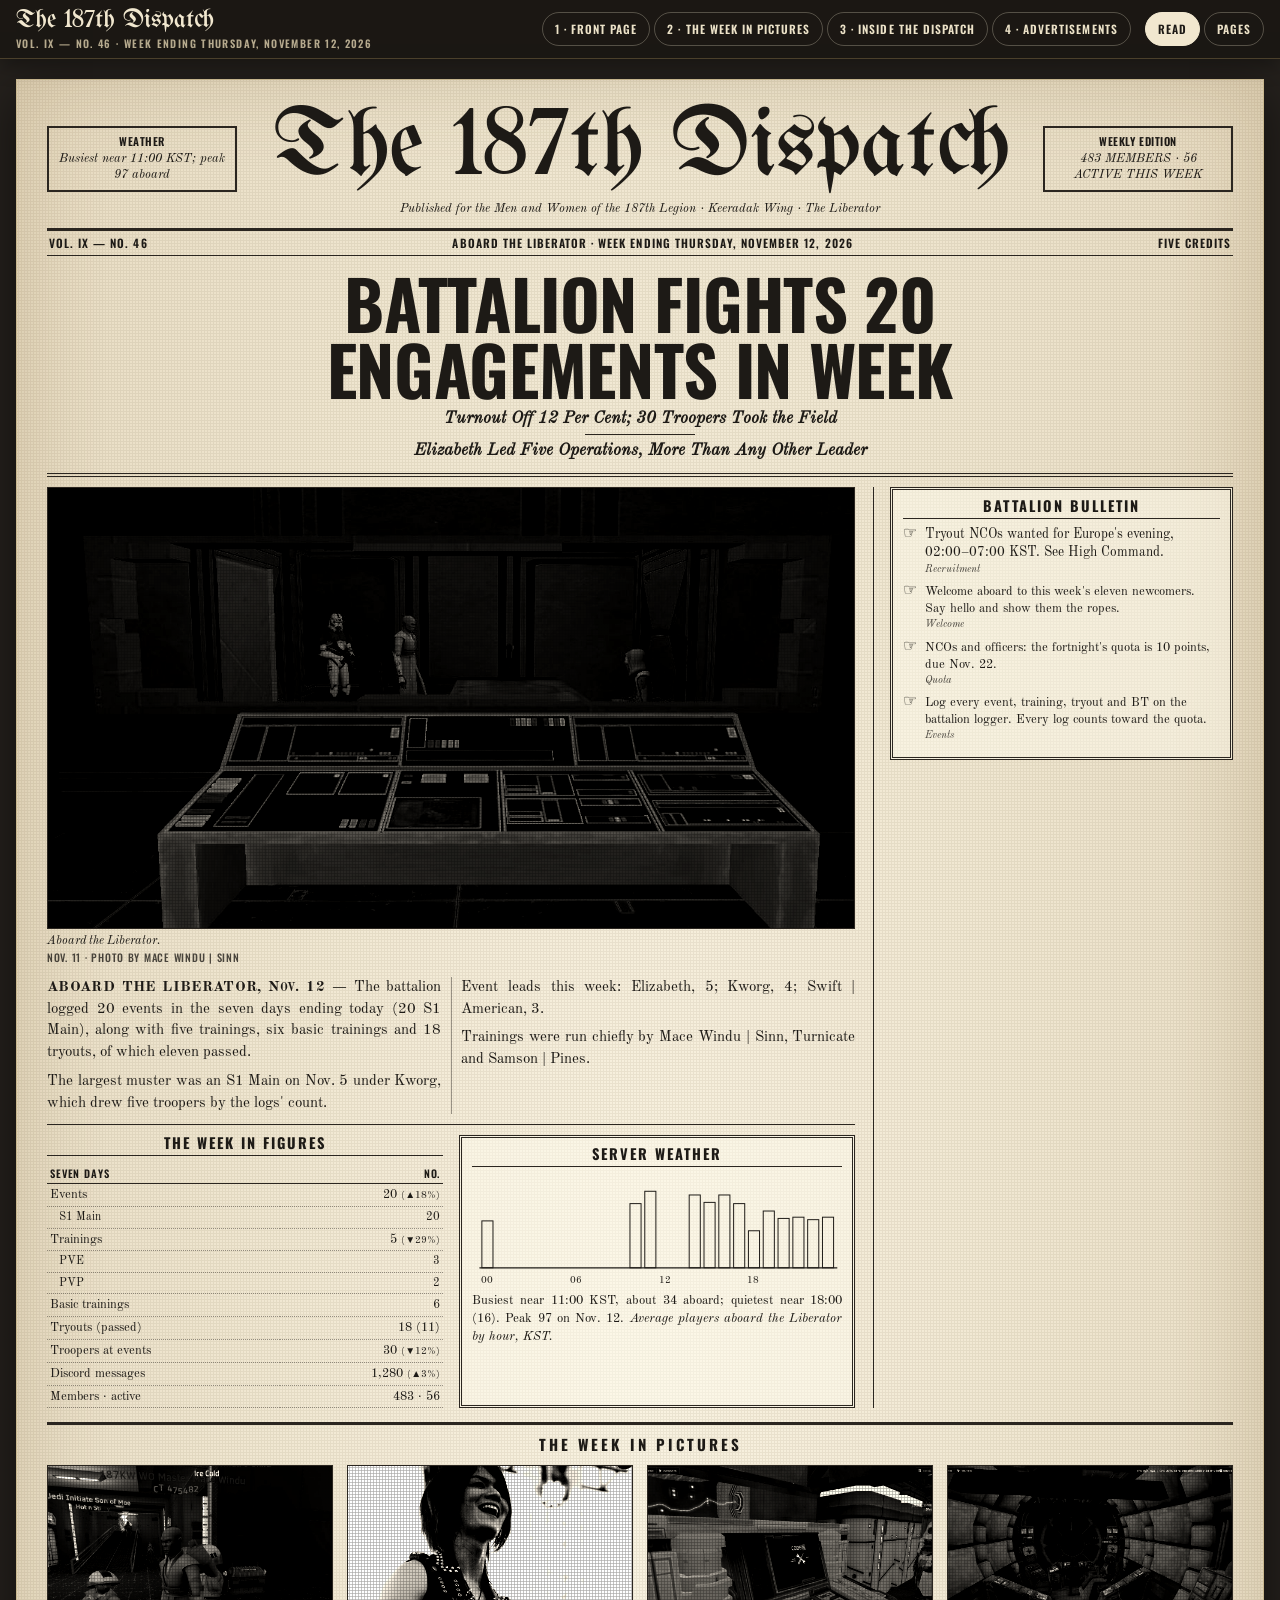
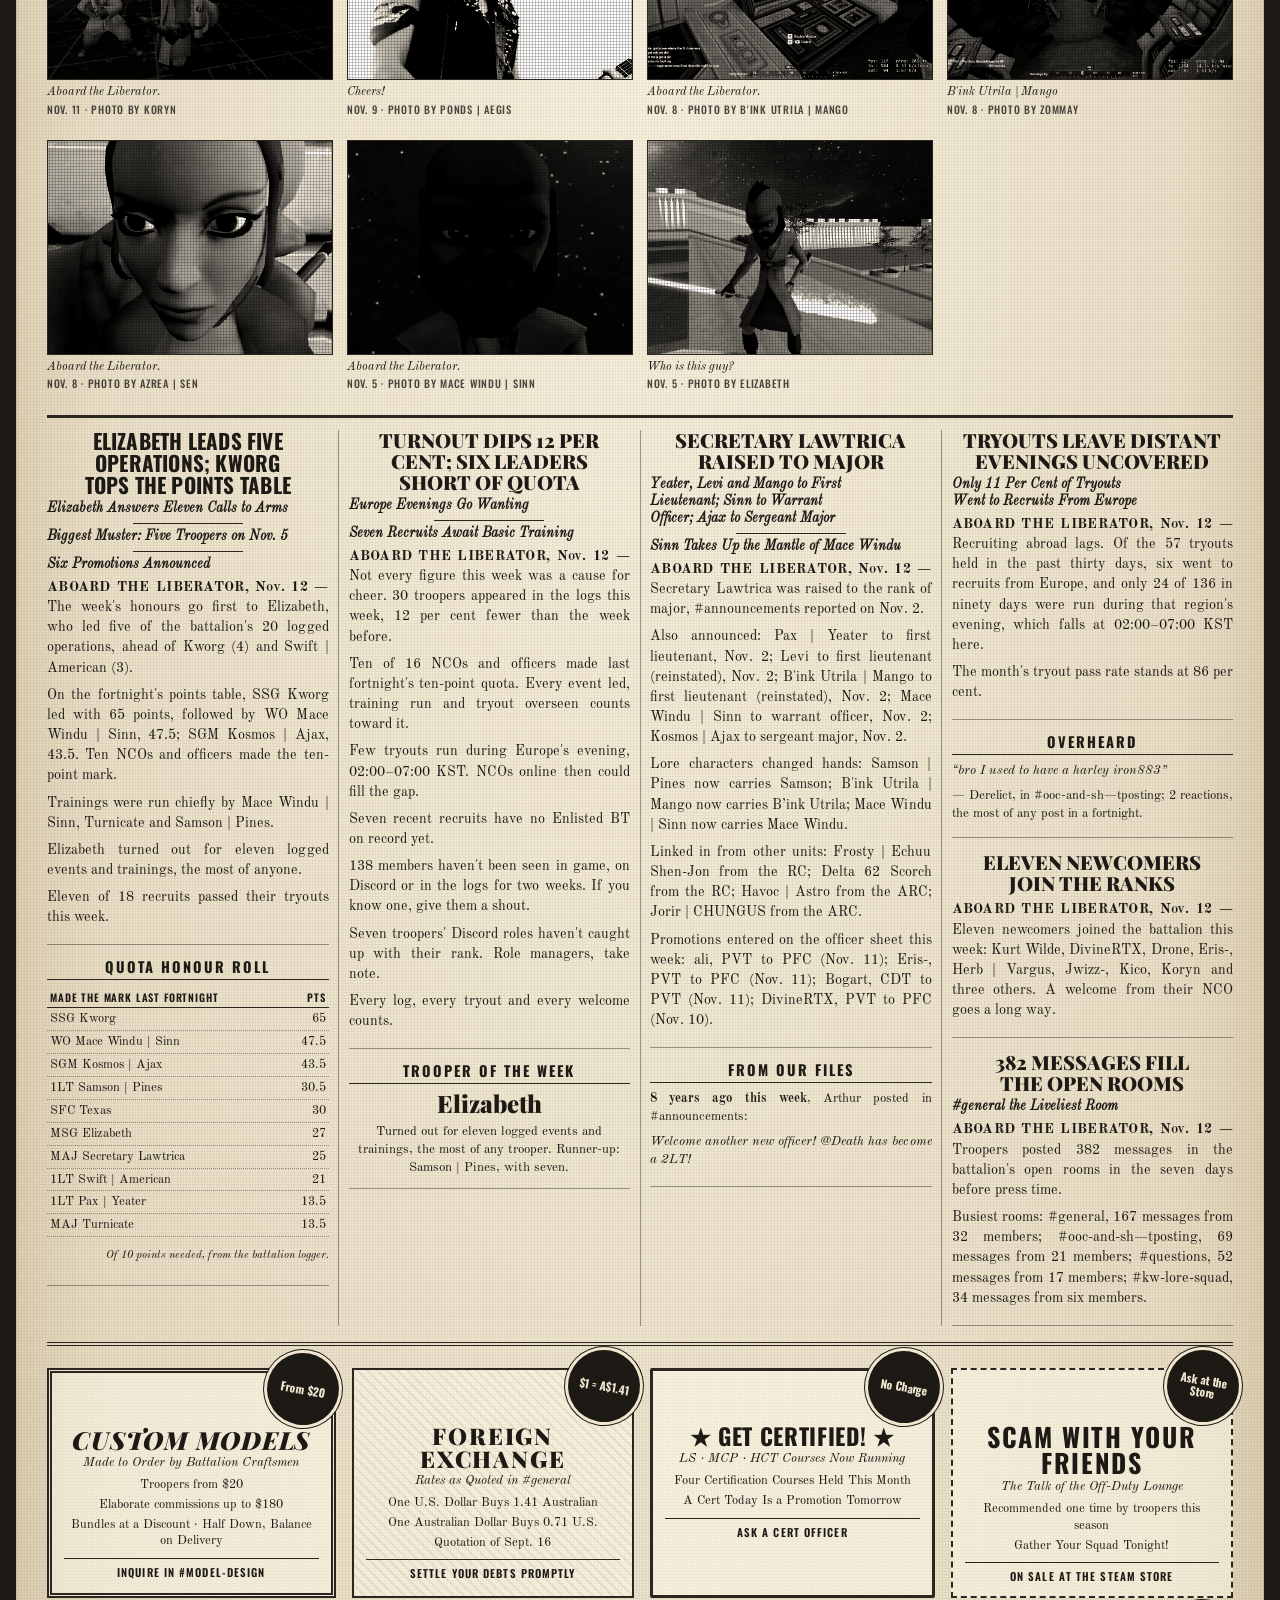
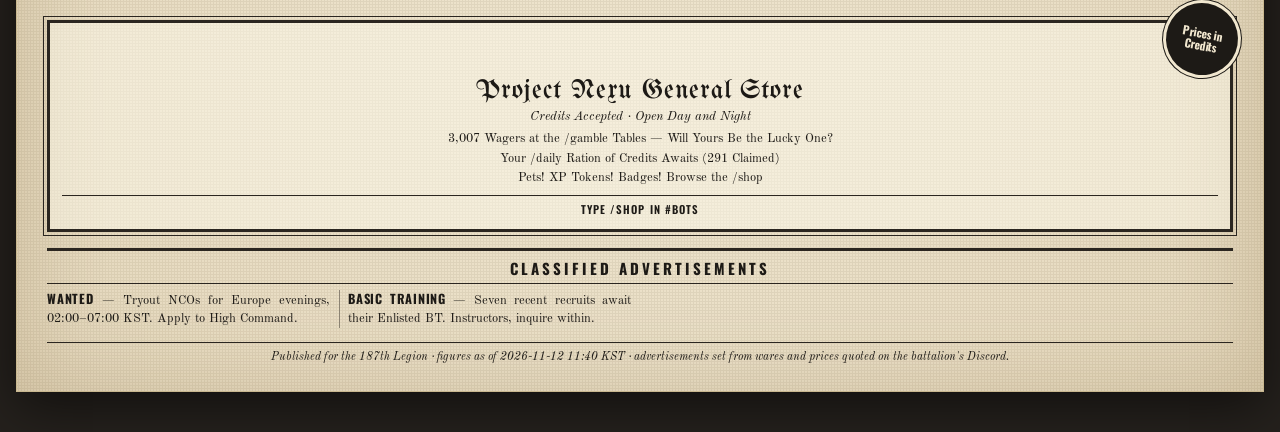
==== commit fcf00fe5: "The 187th Dispatch, No. 46 (2026-11-12T11:40:56)" ====
--- a/index.html
+++ b/index.html
@@ -1 +1 @@
-<!doctype html><html lang="en"><head><meta charset="utf-8"><meta name="viewport" content="width=device-width, initial-scale=1, viewport-fit=cover"><meta name="robots" content="noindex, nofollow"><title>The 187th Dispatch, No. 46</title><link rel="stylesheet" href="fonts.css"><link rel="stylesheet" href="style.css"></head><body><header class="rd-bar"><div class="rd-brand"><span class="rd-mast">The 187th Dispatch</span><span class="rd-ed">Vol. IX — No. 46 · Week Ending Thursday, November 12, 2026</span></div><nav class="rd-tabs" aria-label="Pages"><button class="rd-tab" type="button" aria-current="false">1 · Front Page</button><button class="rd-tab" type="button" aria-current="false">2 · The Week in Pictures</button><button class="rd-tab" type="button" aria-current="false">3 · Inside the Dispatch</button><button class="rd-tab" type="button" aria-current="false">4 · Advertisements</button></nav><div class="rd-group" role="group" aria-label="View"><button class="rd-btn" type="button" data-mode="read" aria-pressed="true">Read</button><button class="rd-btn" type="button" data-mode="pages" aria-pressed="false">Pages</button></div><div class="rd-group rd-zoom" role="group" aria-label="Zoom" hidden><button class="rd-btn rd-zout" type="button" aria-label="Zoom out">−</button><button class="rd-btn rd-zfit" type="button" aria-label="Fit the page to the screen">Fit</button><button class="rd-btn rd-zin" type="button" aria-label="Zoom in">+</button></div></header><div class="rd-hint" role="status" hidden>Double-tap a column to zoom in, and swipe to turn the page. “Read” scrolls the whole paper.</div><main><div class="rd-book" hidden><section class="rd-page" data-title="Front Page" aria-label="Page 1 of 4: Front Page"><div class="rd-frame"><article class="paper np-sheet" lang="en"><div class="np-top"><div class="np-ear">WEATHER<b>Busiest near 11:00 KST; peak 93 aboard</b></div><div><h1 class="np-title">The 187th Dispatch</h1><div class="np-motto">Published for the Men and Women of the 187th Legion · Keeradak Wing · The Liberator</div></div><div class="np-ear">WEEKLY EDITION<b>483 MEMBERS · 56 ACTIVE THIS WEEK</b></div></div><div class="np-folio"><span>Vol. IX — No. 46</span><span>Aboard the Liberator · WEEK ENDING THURSDAY, NOVEMBER 12, 2026</span><span>FIVE CREDITS</span></div><h2 class="np-banner">BATTALION FIGHTS 20 ENGAGEMENTS IN WEEK</h2><div class="np-decks"><div class="np-deck">Turnout Off 12 Per Cent; 30 Troopers Took the Field</div><div class="np-deck">Elizabeth Led Five Operations, More Than Any Other Leader</div></div><div class="np-toprow"><section class="np-lead"><figure class="np-photo np-leadphoto"><div class="np-ph"><img src="media/1570035924157341808-0.jpg" alt="Aboard the Liberator." width="1149" height="675"></div><figcaption>Aboard the Liberator.<span class="np-credit">Nov. 11 · Photo by Mace Windu | Sinn</span></figcaption></figure><div class="np-body"><p><span class="np-dateline">ABOARD THE LIBERATOR, Nov. 12 —</span> The battalion logged 20 events in the seven days ending today (20 S1 Main), along with five trainings, six basic trainings and 18 tryouts, of which eleven passed.</p><p>The largest muster was an S1 Main on Nov. 5 under Kworg, which drew five troopers by the logs&#x27; count.</p><p>Event leads this week: Elizabeth, 5; Kworg, 4; Swift | American, 3.</p><p>Trainings were run chiefly by Mace Windu | Sinn, Turnicate and Samson | Pines.</p></div><div class="np-under"><div class="np-col"><h3 class="np-label">The Week in Figures</h3><table class="np-table"><tr><th>Seven days</th><th class="n">No.</th></tr><tr><td>Events</td><td class="n">20 <span style="font-size:10px">(▲18%)</span></td></tr><tr class="sub"><td>S1 Main</td><td class="n">20</td></tr><tr><td>Trainings</td><td class="n">5 <span style="font-size:10px">(▼29%)</span></td></tr><tr class="sub"><td>PVE</td><td class="n">3</td></tr><tr class="sub"><td>PVP</td><td class="n">2</td></tr><tr><td>Basic trainings</td><td class="n">6</td></tr><tr><td>Tryouts (passed)</td><td class="n">18 (11)</td></tr><tr><td>Troopers at events</td><td class="n">30 <span style="font-size:10px">(▼12%)</span></td></tr><tr><td>Discord messages</td><td class="n">1,279 <span style="font-size:10px">(▲3%)</span></td></tr><tr><td>Members · active</td><td class="n">483 · 56</td></tr></table></div><div class="np-box np-weather"><h3>Server Weather</h3><svg viewBox="0 0 300 92" role="img" aria-label="Average players aboard by hour"><defs><pattern id="npw" width="3" height="3" patternUnits="userSpaceOnUse" patternTransform="rotate(-45)"><line x1="0" y1="0" x2="0" y2="3" stroke="#1d1a16" stroke-width="1"/></pattern></defs><line x1="6" y1="76" x2="296" y2="76" stroke="#1d1a16" stroke-width="1"/><rect x="8" y="46" width="9" height="30" fill="url(#npw)" stroke="#1d1a16" stroke-width=".8"/><rect x="128" y="41" width="9" height="35" fill="url(#npw)" stroke="#1d1a16" stroke-width=".8"/><rect x="140" y="14" width="9" height="62" fill="url(#npw)" stroke="#1d1a16" stroke-width=".8"/><rect x="176" y="30" width="9" height="46" fill="url(#npw)" stroke="#1d1a16" stroke-width=".8"/><rect x="188" y="34" width="9" height="42" fill="url(#npw)" stroke="#1d1a16" stroke-width=".8"/><rect x="200" y="30" width="9" height="46" fill="url(#npw)" stroke="#1d1a16" stroke-width=".8"/><rect x="212" y="36" width="9" height="40" fill="url(#npw)" stroke="#1d1a16" stroke-width=".8"/><rect x="224" y="53" width="9" height="23" fill="url(#npw)" stroke="#1d1a16" stroke-width=".8"/><rect x="236" y="40" width="9" height="36" fill="url(#npw)" stroke="#1d1a16" stroke-width=".8"/><rect x="248" y="45" width="9" height="31" fill="url(#npw)" stroke="#1d1a16" stroke-width=".8"/><rect x="260" y="44" width="9" height="32" fill="url(#npw)" stroke="#1d1a16" stroke-width=".8"/><rect x="272" y="46" width="9" height="30" fill="url(#npw)" stroke="#1d1a16" stroke-width=".8"/><rect x="284" y="44" width="9" height="32" fill="url(#npw)" stroke="#1d1a16" stroke-width=".8"/><text x="12" y="88" font-size="8" text-anchor="middle" fill="#1d1a16">00</text><text x="84" y="88" font-size="8" text-anchor="middle" fill="#1d1a16">06</text><text x="156" y="88" font-size="8" text-anchor="middle" fill="#1d1a16">12</text><text x="228" y="88" font-size="8" text-anchor="middle" fill="#1d1a16">18</text></svg><p>Busiest near 11:00 KST, about 44 aboard; quietest near 18:00 (16). Peak 93 on Nov. 10. <i>Average players aboard the Liberator by hour, KST.</i></p></div></div></section><aside class="np-side"><div class="np-box np-orders"><h3>Battalion Bulletin</h3><ol><li class="np-p2">Tryout NCOs wanted for Europe&#x27;s evening, 02:00–07:00 KST. See High Command.<div class="np-from">Recruitment</div></li><li class="np-p3">Welcome aboard to this week&#x27;s eleven newcomers. Say hello and show them the ropes.<div class="np-from">Welcome</div></li><li class="np-p3">NCOs and officers: the fortnight&#x27;s quota is 10 points, due Nov. 22.<div class="np-from">Quota</div></li><li class="np-p3">Log every event, training, tryout and BT on the battalion logger. Every log counts toward the quota.<div class="np-from">Events</div></li></ol></div></aside></div></article></div></section><section class="rd-page" data-title="The Week in Pictures" aria-label="Page 2 of 4: The Week in Pictures"><div class="rd-frame"><article class="paper np-sheet" lang="en"><div class="np-run"><span class="np-run-t">The 187th Dispatch</span><span>WEEK ENDING THURSDAY, NOVEMBER 12, 2026</span><span>Page 2</span></div><section class="np-gallery"><h3>The Week in Pictures</h3><div class="np-grid"><figure class="np-photo"><div class="np-ph"><img src="media/1570026895196688478-0.jpg" alt="Aboard the Liberator." width="968" height="939"></div><figcaption>Aboard the Liberator.<span class="np-credit">Nov. 11 · Photo by Koryn</span></figcaption></figure><figure class="np-photo"><div class="np-ph"><img src="media/1569346365257945179-0.jpg" alt="Cheers!" width="1066" height="1600"></div><figcaption>Cheers!<span class="np-credit">Nov. 9 · Photo by Ponds | Aegis</span></figcaption></figure><figure class="np-photo"><div class="np-ph"><img src="media/1568956717868253254-0.jpg" alt="Aboard the Liberator." width="1400" height="788"></div><figcaption>Aboard the Liberator.<span class="np-credit">Nov. 8 · Photo by B&#x27;ink Utrila | Mango</span></figcaption></figure><figure class="np-photo"><div class="np-ph"><img src="media/1568953820392718377-0.jpg" alt="B&#x27;ink Utrila | Mango" width="1400" height="787"></div><figcaption>B&#x27;ink Utrila | Mango<span class="np-credit">Nov. 8 · Photo by Zommay</span></figcaption></figure><figure class="np-photo"><div class="np-ph"><img src="media/1568915074289246318-0.jpg" alt="Aboard the Liberator." width="1400" height="726"></div><figcaption>Aboard the Liberator.<span class="np-credit">Nov. 8 · Photo by Azrea | Sen</span></figcaption></figure><figure class="np-photo"><div class="np-ph"><img src="media/1567772022300475429-0.jpg" alt="Aboard the Liberator." width="984" height="918"></div><figcaption>Aboard the Liberator.<span class="np-credit">Nov. 5 · Photo by Mace Windu | Sinn</span></figcaption></figure><figure class="np-photo"><div class="np-ph"><img src="media/1567771844293951620-0.jpg" alt="Who is this guy?" width="1400" height="671"></div><figcaption>Who is this guy?<span class="np-credit">Nov. 5 · Photo by Elizabeth</span></figcaption></figure></div></section></article></div></section><section class="rd-page" data-title="Inside the Dispatch" aria-label="Page 3 of 4: Inside the Dispatch"><div class="rd-frame"><article class="paper np-sheet" lang="en"><div class="np-run"><span class="np-run-t">The 187th Dispatch</span><span>WEEK ENDING THURSDAY, NOVEMBER 12, 2026</span><span>Page 3</span></div><div class="np-cols"><div class="np-col sports"><h3 class="np-head">ELIZABETH LEADS FIVE OPERATIONS; KWORG TOPS THE POINTS TABLE</h3><div class="np-deck">Elizabeth Answers Eleven Calls to Arms</div><div class="np-deck">Biggest Muster: Five Troopers on Nov. 5</div><div class="np-deck">Six Promotions Announced</div><div class="np-body"><p><span class="np-dateline">ABOARD THE LIBERATOR, Nov. 12 —</span> The week&#x27;s honours go first to Elizabeth, who led five of the battalion&#x27;s 20 logged operations, ahead of Kworg (4) and Swift | American (3).</p><p>On the fortnight&#x27;s points table, SSG Kworg led with 65 points, followed by WO Mace Windu | Sinn, 47.5; SGM Kosmos | Ajax, 43.5. Ten NCOs and officers made the ten-point mark.</p><p>Trainings were run chiefly by Mace Windu | Sinn, Turnicate and Samson | Pines.</p><p>Elizabeth turned out for eleven logged events and trainings, the most of anyone.</p><p>Eleven of 18 recruits passed their tryouts this week.</p></div></div><div class="np-col"><h3 class="np-label">Quota Honour Roll</h3><table class="np-table"><tr><th>Made the mark last fortnight</th><th class="n">Pts</th></tr><tr><td>SSG Kworg</td><td class="n">65</td></tr><tr><td>WO Mace Windu | Sinn</td><td class="n">47.5</td></tr><tr><td>SGM Kosmos | Ajax</td><td class="n">43.5</td></tr><tr><td>1LT Samson | Pines</td><td class="n">30.5</td></tr><tr><td>SFC Texas</td><td class="n">30</td></tr><tr><td>MSG Elizabeth</td><td class="n">27</td></tr><tr><td>MAJ Secretary Lawtrica</td><td class="n">25</td></tr><tr><td>1LT Swift | American</td><td class="n">21</td></tr><tr><td>1LT Pax | Yeater</td><td class="n">13.5</td></tr><tr><td>MAJ Turnicate</td><td class="n">13.5</td></tr></table><p class="np-src">Of 10 points needed, from the battalion logger.</p></div><div class="np-col news"><h3 class="np-head">TURNOUT DIPS 12 PER CENT; SIX LEADERS SHORT OF QUOTA</h3><div class="np-deck">Europe Evenings Go Wanting</div><div class="np-deck">Seven Recruits Await Basic Training</div><div class="np-body"><p><span class="np-dateline">ABOARD THE LIBERATOR, Nov. 12 —</span> Not every figure this week was a cause for cheer. 30 troopers appeared in the logs this week, 12 per cent fewer than the week before.</p><p>Ten of 16 NCOs and officers made last fortnight&#x27;s ten-point quota. Every event led, training run and tryout overseen counts toward it.</p><p>Few tryouts run during Europe&#x27;s evening, 02:00–07:00 KST. NCOs online then could fill the gap.</p><p>Seven recent recruits have no Enlisted BT on record yet.</p><p>138 members haven&#x27;t been seen in game, on Discord or in the logs for two weeks. If you know one, give them a shout.</p><p>Seven troopers&#x27; Discord roles haven&#x27;t caught up with their rank. Role managers, take note.</p><p>Every log, every tryout and every welcome counts.</p></div></div><div class="np-col np-tow"><h3 class="np-label">Trooper of the Week</h3><div class="np-tow-name">Elizabeth</div><p>Turned out for eleven logged events and trainings, the most of any trooper. Runner-up: Kworg, with seven.</p></div><div class="np-col society"><h3 class="np-head">SECRETARY LAWTRICA RAISED TO MAJOR</h3><div class="np-deck">Yeater, Levi and Mango to First Lieutenant; Sinn to Warrant Officer; Ajax to Sergeant Major</div><div class="np-deck">Sinn Takes Up the Mantle of Mace Windu</div><div class="np-body"><p><span class="np-dateline">ABOARD THE LIBERATOR, Nov. 12 —</span> Secretary Lawtrica was raised to the rank of major, #announcements reported on Nov. 2.</p><p>Also announced: Pax | Yeater to first lieutenant, Nov. 2; Levi to first lieutenant (reinstated), Nov. 2; B&#x27;ink Utrila | Mango to first lieutenant (reinstated), Nov. 2; Mace Windu | Sinn to warrant officer, Nov. 2; Kosmos | Ajax to sergeant major, Nov. 2.</p><p>Lore characters changed hands: Samson | Pines now carries Samson; B&#x27;ink Utrila | Mango now carries B’ink Utrila; Mace Windu | Sinn now carries Mace Windu.</p><p>Linked in from other units: Frosty | Echuu Shen-Jon from the RC; Delta 62 Scorch from the RC; Havoc | Astro from the ARC; Jorir | CHUNGUS from the ARC.</p><p>Promotions entered on the officer sheet this week: ali, PVT to PFC (Nov. 11); Eris-, PVT to PFC (Nov. 11); Bogart, CDT to PVT (Nov. 11); DivineRTX, PVT to PFC (Nov. 10).</p></div></div><div class="np-col np-files"><h3 class="np-label">From Our Files</h3><p><b>8 years ago this week</b>, Arthur posted in #announcements:</p><blockquote>Welcome another new officer! @Death has become a 2LT!</blockquote></div><div class="np-col news"><h3 class="np-head">TRYOUTS LEAVE DISTANT EVENINGS UNCOVERED</h3><div class="np-deck">Only 11 Per Cent of Tryouts Went to Recruits From Europe</div><div class="np-body"><p><span class="np-dateline">ABOARD THE LIBERATOR, Nov. 12 —</span> Recruiting abroad lags. Of the 57 tryouts held in the past thirty days, six went to recruits from Europe, and only 24 of 136 in ninety days were run during that region&#x27;s evening, which falls at 02:00–07:00 KST here.</p><p>The month&#x27;s tryout pass rate stands at 86 per cent.</p></div></div><div class="np-col np-quote"><h3 class="np-label">Overheard</h3><blockquote>“bro I used to have a harley iron883”</blockquote><p>— Derelict, in #ooc-and-sh—tposting; 2 reactions, the most of any post in a fortnight.</p></div><div class="np-col society"><h3 class="np-head">ELEVEN NEWCOMERS JOIN THE RANKS</h3><div class="np-body"><p><span class="np-dateline">ABOARD THE LIBERATOR, Nov. 12 —</span> Eleven newcomers joined the battalion this week: Kurt Wilde, DivineRTX, Drone, Eris-, Herb | Vargus, Jwizz-, Kico, Koryn and three others. A welcome from their NCO goes a long way.</p></div></div><div class="np-col society"><h3 class="np-head">382 MESSAGES FILL THE OPEN ROOMS</h3><div class="np-deck">#general the Liveliest Room</div><div class="np-body"><p><span class="np-dateline">ABOARD THE LIBERATOR, Nov. 12 —</span> Troopers posted 382 messages in the battalion&#x27;s open rooms in the seven days before press time.</p><p>Busiest rooms: #general, 167 messages from 32 members; #ooc-and-sh—tposting, 69 messages from 21 members; #questions, 52 messages from 17 members; #kw-lore-squad, 34 messages from six members.</p></div></div></div></article></div></section><section class="rd-page" data-title="Advertisements" aria-label="Page 4 of 4: Advertisements"><div class="rd-frame"><article class="paper np-sheet" lang="en"><div class="np-run"><span class="np-run-t">The 187th Dispatch</span><span>WEEK ENDING THURSDAY, NOVEMBER 12, 2026</span><span>Page 4</span></div><div class="np-ads"><div class="np-ad k-commission"><div class="price">From $20</div><div class="ah">CUSTOM MODELS</div><div class="as">Made to Order by Battalion Craftsmen</div><div class="al">Troopers from $20</div><div class="al">Elaborate commissions up to $180</div><div class="al">Bundles at a Discount · Half Down, Balance on Delivery</div><div class="ac">Inquire in #model-design</div></div><div class="np-ad k-fx"><div class="price">$1 = A$1.41</div><div class="ah">FOREIGN EXCHANGE</div><div class="as">Rates as Quoted in #general</div><div class="al">One U.S. Dollar Buys 1.41 Australian</div><div class="al">One Australian Dollar Buys 0.71 U.S.</div><div class="al">Quotation of Sept. 16</div><div class="ac">Settle Your Debts Promptly</div></div><div class="np-ad k-school"><div class="price">No Charge</div><div class="ah">GET CERTIFIED!</div><div class="as">LS · MCP · HCT Courses Now Running</div><div class="al">Four Certification Courses Held This Month</div><div class="al">A Cert Today Is a Promotion Tomorrow</div><div class="ac">Ask a Cert Officer</div></div><div class="np-ad k-game"><div class="price">Ask at the Store</div><div class="ah">SCAM WITH YOUR FRIENDS</div><div class="as">The Talk of the Off-Duty Lounge</div><div class="al">Recommended one time by troopers this season</div><div class="al">Gather Your Squad Tonight!</div><div class="ac">On Sale at the Steam Store</div></div><div class="np-ad k-nexu"><div class="price">Prices in Credits</div><div class="ah">Project Nexu General Store</div><div class="as">Credits Accepted · Open Day and Night</div><div class="al">3,007 Wagers at the /gamble Tables — Will Yours Be the Lucky One?</div><div class="al">Your /daily Ration of Credits Awaits (291 Claimed)</div><div class="al">Pets! XP Tokens! Badges! Browse the /shop</div><div class="ac">Type /shop in #bots</div></div></div><div class="np-class"><h3>Classified Advertisements</h3><p><b>WANTED</b> — Tryout NCOs for Europe evenings, 02:00–07:00 KST. Apply to High Command.</p><p><b>BASIC TRAINING</b> — Seven recent recruits await their Enlisted BT. Instructors, inquire within.</p></div><div class="np-foot">Published for the 187th Legion · figures as of 2026-11-12 10:49 KST · advertisements set from wares and prices quoted on the battalion's Discord.</div></article></div></section></div><div class="rd-read"><article class="paper" lang="en"><div class="np-top"><div class="np-ear">WEATHER<b>Busiest near 11:00 KST; peak 93 aboard</b></div><div><h1 class="np-title">The 187th Dispatch</h1><div class="np-motto">Published for the Men and Women of the 187th Legion · Keeradak Wing · The Liberator</div></div><div class="np-ear">WEEKLY EDITION<b>483 MEMBERS · 56 ACTIVE THIS WEEK</b></div></div><div class="np-folio"><span>Vol. IX — No. 46</span><span>Aboard the Liberator · WEEK ENDING THURSDAY, NOVEMBER 12, 2026</span><span>FIVE CREDITS</span></div><h2 class="np-banner">BATTALION FIGHTS 20 ENGAGEMENTS IN WEEK</h2><div class="np-decks"><div class="np-deck">Turnout Off 12 Per Cent; 30 Troopers Took the Field</div><div class="np-deck">Elizabeth Led Five Operations, More Than Any Other Leader</div></div><div class="np-toprow"><section class="np-lead"><figure class="np-photo np-leadphoto"><div class="np-ph"><img src="media/1570035924157341808-0.jpg" alt="Aboard the Liberator." width="1149" height="675" loading="lazy"></div><figcaption>Aboard the Liberator.<span class="np-credit">Nov. 11 · Photo by Mace Windu | Sinn</span></figcaption></figure><div class="np-body"><p><span class="np-dateline">ABOARD THE LIBERATOR, Nov. 12 —</span> The battalion logged 20 events in the seven days ending today (20 S1 Main), along with five trainings, six basic trainings and 18 tryouts, of which eleven passed.</p><p>The largest muster was an S1 Main on Nov. 5 under Kworg, which drew five troopers by the logs&#x27; count.</p><p>Event leads this week: Elizabeth, 5; Kworg, 4; Swift | American, 3.</p><p>Trainings were run chiefly by Mace Windu | Sinn, Turnicate and Samson | Pines.</p></div><div class="np-under"><div class="np-col"><h3 class="np-label">The Week in Figures</h3><table class="np-table"><tr><th>Seven days</th><th class="n">No.</th></tr><tr><td>Events</td><td class="n">20 <span style="font-size:10px">(▲18%)</span></td></tr><tr class="sub"><td>S1 Main</td><td class="n">20</td></tr><tr><td>Trainings</td><td class="n">5 <span style="font-size:10px">(▼29%)</span></td></tr><tr class="sub"><td>PVE</td><td class="n">3</td></tr><tr class="sub"><td>PVP</td><td class="n">2</td></tr><tr><td>Basic trainings</td><td class="n">6</td></tr><tr><td>Tryouts (passed)</td><td class="n">18 (11)</td></tr><tr><td>Troopers at events</td><td class="n">30 <span style="font-size:10px">(▼12%)</span></td></tr><tr><td>Discord messages</td><td class="n">1,279 <span style="font-size:10px">(▲3%)</span></td></tr><tr><td>Members · active</td><td class="n">483 · 56</td></tr></table></div><div class="np-box np-weather"><h3>Server Weather</h3><svg viewBox="0 0 300 92" role="img" aria-label="Average players aboard by hour"><defs><pattern id="npw" width="3" height="3" patternUnits="userSpaceOnUse" patternTransform="rotate(-45)"><line x1="0" y1="0" x2="0" y2="3" stroke="#1d1a16" stroke-width="1"/></pattern></defs><line x1="6" y1="76" x2="296" y2="76" stroke="#1d1a16" stroke-width="1"/><rect x="8" y="46" width="9" height="30" fill="url(#npw)" stroke="#1d1a16" stroke-width=".8"/><rect x="128" y="41" width="9" height="35" fill="url(#npw)" stroke="#1d1a16" stroke-width=".8"/><rect x="140" y="14" width="9" height="62" fill="url(#npw)" stroke="#1d1a16" stroke-width=".8"/><rect x="176" y="30" width="9" height="46" fill="url(#npw)" stroke="#1d1a16" stroke-width=".8"/><rect x="188" y="34" width="9" height="42" fill="url(#npw)" stroke="#1d1a16" stroke-width=".8"/><rect x="200" y="30" width="9" height="46" fill="url(#npw)" stroke="#1d1a16" stroke-width=".8"/><rect x="212" y="36" width="9" height="40" fill="url(#npw)" stroke="#1d1a16" stroke-width=".8"/><rect x="224" y="53" width="9" height="23" fill="url(#npw)" stroke="#1d1a16" stroke-width=".8"/><rect x="236" y="40" width="9" height="36" fill="url(#npw)" stroke="#1d1a16" stroke-width=".8"/><rect x="248" y="45" width="9" height="31" fill="url(#npw)" stroke="#1d1a16" stroke-width=".8"/><rect x="260" y="44" width="9" height="32" fill="url(#npw)" stroke="#1d1a16" stroke-width=".8"/><rect x="272" y="46" width="9" height="30" fill="url(#npw)" stroke="#1d1a16" stroke-width=".8"/><rect x="284" y="44" width="9" height="32" fill="url(#npw)" stroke="#1d1a16" stroke-width=".8"/><text x="12" y="88" font-size="8" text-anchor="middle" fill="#1d1a16">00</text><text x="84" y="88" font-size="8" text-anchor="middle" fill="#1d1a16">06</text><text x="156" y="88" font-size="8" text-anchor="middle" fill="#1d1a16">12</text><text x="228" y="88" font-size="8" text-anchor="middle" fill="#1d1a16">18</text></svg><p>Busiest near 11:00 KST, about 44 aboard; quietest near 18:00 (16). Peak 93 on Nov. 10. <i>Average players aboard the Liberator by hour, KST.</i></p></div></div></section><aside class="np-side"><div class="np-box np-orders"><h3>Battalion Bulletin</h3><ol><li class="np-p2">Tryout NCOs wanted for Europe&#x27;s evening, 02:00–07:00 KST. See High Command.<div class="np-from">Recruitment</div></li><li class="np-p3">Welcome aboard to this week&#x27;s eleven newcomers. Say hello and show them the ropes.<div class="np-from">Welcome</div></li><li class="np-p3">NCOs and officers: the fortnight&#x27;s quota is 10 points, due Nov. 22.<div class="np-from">Quota</div></li><li class="np-p3">Log every event, training, tryout and BT on the battalion logger. Every log counts toward the quota.<div class="np-from">Events</div></li></ol></div></aside></div><section class="np-gallery"><h3>The Week in Pictures</h3><div class="np-grid"><figure class="np-photo"><div class="np-ph"><img src="media/1570026895196688478-0.jpg" alt="Aboard the Liberator." width="968" height="939" loading="lazy"></div><figcaption>Aboard the Liberator.<span class="np-credit">Nov. 11 · Photo by Koryn</span></figcaption></figure><figure class="np-photo"><div class="np-ph"><img src="media/1569346365257945179-0.jpg" alt="Cheers!" width="1066" height="1600" loading="lazy"></div><figcaption>Cheers!<span class="np-credit">Nov. 9 · Photo by Ponds | Aegis</span></figcaption></figure><figure class="np-photo"><div class="np-ph"><img src="media/1568956717868253254-0.jpg" alt="Aboard the Liberator." width="1400" height="788" loading="lazy"></div><figcaption>Aboard the Liberator.<span class="np-credit">Nov. 8 · Photo by B&#x27;ink Utrila | Mango</span></figcaption></figure><figure class="np-photo"><div class="np-ph"><img src="media/1568953820392718377-0.jpg" alt="B&#x27;ink Utrila | Mango" width="1400" height="787" loading="lazy"></div><figcaption>B&#x27;ink Utrila | Mango<span class="np-credit">Nov. 8 · Photo by Zommay</span></figcaption></figure><figure class="np-photo"><div class="np-ph"><img src="media/1568915074289246318-0.jpg" alt="Aboard the Liberator." width="1400" height="726" loading="lazy"></div><figcaption>Aboard the Liberator.<span class="np-credit">Nov. 8 · Photo by Azrea | Sen</span></figcaption></figure><figure class="np-photo"><div class="np-ph"><img src="media/1567772022300475429-0.jpg" alt="Aboard the Liberator." width="984" height="918" loading="lazy"></div><figcaption>Aboard the Liberator.<span class="np-credit">Nov. 5 · Photo by Mace Windu | Sinn</span></figcaption></figure><figure class="np-photo"><div class="np-ph"><img src="media/1567771844293951620-0.jpg" alt="Who is this guy?" width="1400" height="671" loading="lazy"></div><figcaption>Who is this guy?<span class="np-credit">Nov. 5 · Photo by Elizabeth</span></figcaption></figure></div></section><div class="np-cols"><div class="np-col sports"><h3 class="np-head">ELIZABETH LEADS FIVE OPERATIONS; KWORG TOPS THE POINTS TABLE</h3><div class="np-deck">Elizabeth Answers Eleven Calls to Arms</div><div class="np-deck">Biggest Muster: Five Troopers on Nov. 5</div><div class="np-deck">Six Promotions Announced</div><div class="np-body"><p><span class="np-dateline">ABOARD THE LIBERATOR, Nov. 12 —</span> The week&#x27;s honours go first to Elizabeth, who led five of the battalion&#x27;s 20 logged operations, ahead of Kworg (4) and Swift | American (3).</p><p>On the fortnight&#x27;s points table, SSG Kworg led with 65 points, followed by WO Mace Windu | Sinn, 47.5; SGM Kosmos | Ajax, 43.5. Ten NCOs and officers made the ten-point mark.</p><p>Trainings were run chiefly by Mace Windu | Sinn, Turnicate and Samson | Pines.</p><p>Elizabeth turned out for eleven logged events and trainings, the most of anyone.</p><p>Eleven of 18 recruits passed their tryouts this week.</p></div></div><div class="np-col"><h3 class="np-label">Quota Honour Roll</h3><table class="np-table"><tr><th>Made the mark last fortnight</th><th class="n">Pts</th></tr><tr><td>SSG Kworg</td><td class="n">65</td></tr><tr><td>WO Mace Windu | Sinn</td><td class="n">47.5</td></tr><tr><td>SGM Kosmos | Ajax</td><td class="n">43.5</td></tr><tr><td>1LT Samson | Pines</td><td class="n">30.5</td></tr><tr><td>SFC Texas</td><td class="n">30</td></tr><tr><td>MSG Elizabeth</td><td class="n">27</td></tr><tr><td>MAJ Secretary Lawtrica</td><td class="n">25</td></tr><tr><td>1LT Swift | American</td><td class="n">21</td></tr><tr><td>1LT Pax | Yeater</td><td class="n">13.5</td></tr><tr><td>MAJ Turnicate</td><td class="n">13.5</td></tr></table><p class="np-src">Of 10 points needed, from the battalion logger.</p></div><div class="np-col news"><h3 class="np-head">TURNOUT DIPS 12 PER CENT; SIX LEADERS SHORT OF QUOTA</h3><div class="np-deck">Europe Evenings Go Wanting</div><div class="np-deck">Seven Recruits Await Basic Training</div><div class="np-body"><p><span class="np-dateline">ABOARD THE LIBERATOR, Nov. 12 —</span> Not every figure this week was a cause for cheer. 30 troopers appeared in the logs this week, 12 per cent fewer than the week before.</p><p>Ten of 16 NCOs and officers made last fortnight&#x27;s ten-point quota. Every event led, training run and tryout overseen counts toward it.</p><p>Few tryouts run during Europe&#x27;s evening, 02:00–07:00 KST. NCOs online then could fill the gap.</p><p>Seven recent recruits have no Enlisted BT on record yet.</p><p>138 members haven&#x27;t been seen in game, on Discord or in the logs for two weeks. If you know one, give them a shout.</p><p>Seven troopers&#x27; Discord roles haven&#x27;t caught up with their rank. Role managers, take note.</p><p>Every log, every tryout and every welcome counts.</p></div></div><div class="np-col np-tow"><h3 class="np-label">Trooper of the Week</h3><div class="np-tow-name">Elizabeth</div><p>Turned out for eleven logged events and trainings, the most of any trooper. Runner-up: Kworg, with seven.</p></div><div class="np-col society"><h3 class="np-head">SECRETARY LAWTRICA RAISED TO MAJOR</h3><div class="np-deck">Yeater, Levi and Mango to First Lieutenant; Sinn to Warrant Officer; Ajax to Sergeant Major</div><div class="np-deck">Sinn Takes Up the Mantle of Mace Windu</div><div class="np-body"><p><span class="np-dateline">ABOARD THE LIBERATOR, Nov. 12 —</span> Secretary Lawtrica was raised to the rank of major, #announcements reported on Nov. 2.</p><p>Also announced: Pax | Yeater to first lieutenant, Nov. 2; Levi to first lieutenant (reinstated), Nov. 2; B&#x27;ink Utrila | Mango to first lieutenant (reinstated), Nov. 2; Mace Windu | Sinn to warrant officer, Nov. 2; Kosmos | Ajax to sergeant major, Nov. 2.</p><p>Lore characters changed hands: Samson | Pines now carries Samson; B&#x27;ink Utrila | Mango now carries B’ink Utrila; Mace Windu | Sinn now carries Mace Windu.</p><p>Linked in from other units: Frosty | Echuu Shen-Jon from the RC; Delta 62 Scorch from the RC; Havoc | Astro from the ARC; Jorir | CHUNGUS from the ARC.</p><p>Promotions entered on the officer sheet this week: ali, PVT to PFC (Nov. 11); Eris-, PVT to PFC (Nov. 11); Bogart, CDT to PVT (Nov. 11); DivineRTX, PVT to PFC (Nov. 10).</p></div></div><div class="np-col np-files"><h3 class="np-label">From Our Files</h3><p><b>8 years ago this week</b>, Arthur posted in #announcements:</p><blockquote>Welcome another new officer! @Death has become a 2LT!</blockquote></div><div class="np-col news"><h3 class="np-head">TRYOUTS LEAVE DISTANT EVENINGS UNCOVERED</h3><div class="np-deck">Only 11 Per Cent of Tryouts Went to Recruits From Europe</div><div class="np-body"><p><span class="np-dateline">ABOARD THE LIBERATOR, Nov. 12 —</span> Recruiting abroad lags. Of the 57 tryouts held in the past thirty days, six went to recruits from Europe, and only 24 of 136 in ninety days were run during that region&#x27;s evening, which falls at 02:00–07:00 KST here.</p><p>The month&#x27;s tryout pass rate stands at 86 per cent.</p></div></div><div class="np-col np-quote"><h3 class="np-label">Overheard</h3><blockquote>“bro I used to have a harley iron883”</blockquote><p>— Derelict, in #ooc-and-sh—tposting; 2 reactions, the most of any post in a fortnight.</p></div><div class="np-col society"><h3 class="np-head">ELEVEN NEWCOMERS JOIN THE RANKS</h3><div class="np-body"><p><span class="np-dateline">ABOARD THE LIBERATOR, Nov. 12 —</span> Eleven newcomers joined the battalion this week: Kurt Wilde, DivineRTX, Drone, Eris-, Herb | Vargus, Jwizz-, Kico, Koryn and three others. A welcome from their NCO goes a long way.</p></div></div><div class="np-col society"><h3 class="np-head">382 MESSAGES FILL THE OPEN ROOMS</h3><div class="np-deck">#general the Liveliest Room</div><div class="np-body"><p><span class="np-dateline">ABOARD THE LIBERATOR, Nov. 12 —</span> Troopers posted 382 messages in the battalion&#x27;s open rooms in the seven days before press time.</p><p>Busiest rooms: #general, 167 messages from 32 members; #ooc-and-sh—tposting, 69 messages from 21 members; #questions, 52 messages from 17 members; #kw-lore-squad, 34 messages from six members.</p></div></div></div><div class="np-ads"><div class="np-ad k-commission"><div class="price">From $20</div><div class="ah">CUSTOM MODELS</div><div class="as">Made to Order by Battalion Craftsmen</div><div class="al">Troopers from $20</div><div class="al">Elaborate commissions up to $180</div><div class="al">Bundles at a Discount · Half Down, Balance on Delivery</div><div class="ac">Inquire in #model-design</div></div><div class="np-ad k-fx"><div class="price">$1 = A$1.41</div><div class="ah">FOREIGN EXCHANGE</div><div class="as">Rates as Quoted in #general</div><div class="al">One U.S. Dollar Buys 1.41 Australian</div><div class="al">One Australian Dollar Buys 0.71 U.S.</div><div class="al">Quotation of Sept. 16</div><div class="ac">Settle Your Debts Promptly</div></div><div class="np-ad k-school"><div class="price">No Charge</div><div class="ah">GET CERTIFIED!</div><div class="as">LS · MCP · HCT Courses Now Running</div><div class="al">Four Certification Courses Held This Month</div><div class="al">A Cert Today Is a Promotion Tomorrow</div><div class="ac">Ask a Cert Officer</div></div><div class="np-ad k-game"><div class="price">Ask at the Store</div><div class="ah">SCAM WITH YOUR FRIENDS</div><div class="as">The Talk of the Off-Duty Lounge</div><div class="al">Recommended one time by troopers this season</div><div class="al">Gather Your Squad Tonight!</div><div class="ac">On Sale at the Steam Store</div></div><div class="np-ad k-nexu"><div class="price">Prices in Credits</div><div class="ah">Project Nexu General Store</div><div class="as">Credits Accepted · Open Day and Night</div><div class="al">3,007 Wagers at the /gamble Tables — Will Yours Be the Lucky One?</div><div class="al">Your /daily Ration of Credits Awaits (291 Claimed)</div><div class="al">Pets! XP Tokens! Badges! Browse the /shop</div><div class="ac">Type /shop in #bots</div></div></div><div class="np-class"><h3>Classified Advertisements</h3><p><b>WANTED</b> — Tryout NCOs for Europe evenings, 02:00–07:00 KST. Apply to High Command.</p><p><b>BASIC TRAINING</b> — Seven recent recruits await their Enlisted BT. Instructors, inquire within.</p></div><div class="np-foot">Published for the 187th Legion · figures as of 2026-11-12 10:49 KST · advertisements set from wares and prices quoted on the battalion's Discord.</div></article></div></main><nav class="rd-nav" aria-label="Turn the page" hidden><button class="rd-turn rd-prev" type="button" aria-label="Previous page">‹</button><span class="rd-count" aria-live="polite">Page 1 of 4</span><button class="rd-turn rd-next" type="button" aria-label="Next page">›</button></nav><script src="activity.js"></script><script src="reader.js"></script></body></html>+<!doctype html><html lang="en"><head><meta charset="utf-8"><meta name="viewport" content="width=device-width, initial-scale=1, viewport-fit=cover"><meta name="robots" content="noindex, nofollow"><title>The 187th Dispatch, No. 46</title><link rel="stylesheet" href="fonts.css"><link rel="stylesheet" href="style.css"></head><body><header class="rd-bar"><div class="rd-brand"><span class="rd-mast">The 187th Dispatch</span><span class="rd-ed">Vol. IX — No. 46 · Week Ending Thursday, November 12, 2026</span></div><nav class="rd-tabs" aria-label="Pages"><button class="rd-tab" type="button" aria-current="false">1 · Front Page</button><button class="rd-tab" type="button" aria-current="false">2 · The Week in Pictures</button><button class="rd-tab" type="button" aria-current="false">3 · Inside the Dispatch</button><button class="rd-tab" type="button" aria-current="false">4 · Advertisements</button></nav><div class="rd-group" role="group" aria-label="View"><button class="rd-btn" type="button" data-mode="read" aria-pressed="true">Read</button><button class="rd-btn" type="button" data-mode="pages" aria-pressed="false">Pages</button></div><div class="rd-group rd-zoom" role="group" aria-label="Zoom" hidden><button class="rd-btn rd-zout" type="button" aria-label="Zoom out">−</button><button class="rd-btn rd-zfit" type="button" aria-label="Fit the page to the screen">Fit</button><button class="rd-btn rd-zin" type="button" aria-label="Zoom in">+</button></div></header><div class="rd-hint" role="status" hidden>Double-tap a column to zoom in, and swipe to turn the page. “Read” scrolls the whole paper.</div><main><div class="rd-book" hidden><section class="rd-page" data-title="Front Page" aria-label="Page 1 of 4: Front Page"><div class="rd-frame"><article class="paper np-sheet" lang="en"><div class="np-top"><div class="np-ear">WEATHER<b>Busiest near 11:00 KST; peak 97 aboard</b></div><div><h1 class="np-title">The 187th Dispatch</h1><div class="np-motto">Published for the Men and Women of the 187th Legion · Keeradak Wing · The Liberator</div></div><div class="np-ear">WEEKLY EDITION<b>483 MEMBERS · 56 ACTIVE THIS WEEK</b></div></div><div class="np-folio"><span>Vol. IX — No. 46</span><span>Aboard the Liberator · WEEK ENDING THURSDAY, NOVEMBER 12, 2026</span><span>FIVE CREDITS</span></div><h2 class="np-banner">BATTALION FIGHTS 20 ENGAGEMENTS IN WEEK</h2><div class="np-decks"><div class="np-deck">Turnout Off 12 Per Cent; 30 Troopers Took the Field</div><div class="np-deck">Elizabeth Led Five Operations, More Than Any Other Leader</div></div><div class="np-toprow"><section class="np-lead"><figure class="np-photo np-leadphoto"><div class="np-ph"><img src="media/1570035924157341808-0.jpg" alt="Aboard the Liberator." width="1149" height="675"></div><figcaption>Aboard the Liberator.<span class="np-credit">Nov. 11 · Photo by Mace Windu | Sinn</span></figcaption></figure><div class="np-body"><p><span class="np-dateline">ABOARD THE LIBERATOR, Nov. 12 —</span> The battalion logged 20 events in the seven days ending today (20 S1 Main), along with five trainings, six basic trainings and 18 tryouts, of which eleven passed.</p><p>The largest muster was an S1 Main on Nov. 5 under Kworg, which drew five troopers by the logs&#x27; count.</p><p>Event leads this week: Elizabeth, 5; Kworg, 4; Swift | American, 3.</p><p>Trainings were run chiefly by Mace Windu | Sinn, Turnicate and Samson | Pines.</p></div><div class="np-under"><div class="np-col"><h3 class="np-label">The Week in Figures</h3><table class="np-table"><tr><th>Seven days</th><th class="n">No.</th></tr><tr><td>Events</td><td class="n">20 <span style="font-size:10px">(▲18%)</span></td></tr><tr class="sub"><td>S1 Main</td><td class="n">20</td></tr><tr><td>Trainings</td><td class="n">5 <span style="font-size:10px">(▼29%)</span></td></tr><tr class="sub"><td>PVE</td><td class="n">3</td></tr><tr class="sub"><td>PVP</td><td class="n">2</td></tr><tr><td>Basic trainings</td><td class="n">6</td></tr><tr><td>Tryouts (passed)</td><td class="n">18 (11)</td></tr><tr><td>Troopers at events</td><td class="n">30 <span style="font-size:10px">(▼12%)</span></td></tr><tr><td>Discord messages</td><td class="n">1,280 <span style="font-size:10px">(▲3%)</span></td></tr><tr><td>Members · active</td><td class="n">483 · 56</td></tr></table></div><div class="np-box np-weather"><h3>Server Weather</h3><svg viewBox="0 0 300 92" role="img" aria-label="Average players aboard by hour"><defs><pattern id="npw" width="3" height="3" patternUnits="userSpaceOnUse" patternTransform="rotate(-45)"><line x1="0" y1="0" x2="0" y2="3" stroke="#1d1a16" stroke-width="1"/></pattern></defs><line x1="6" y1="76" x2="296" y2="76" stroke="#1d1a16" stroke-width="1"/><rect x="8" y="38" width="9" height="38" fill="url(#npw)" stroke="#1d1a16" stroke-width=".8"/><rect x="128" y="24" width="9" height="52" fill="url(#npw)" stroke="#1d1a16" stroke-width=".8"/><rect x="140" y="14" width="9" height="62" fill="url(#npw)" stroke="#1d1a16" stroke-width=".8"/><rect x="176" y="17" width="9" height="59" fill="url(#npw)" stroke="#1d1a16" stroke-width=".8"/><rect x="188" y="23" width="9" height="53" fill="url(#npw)" stroke="#1d1a16" stroke-width=".8"/><rect x="200" y="17" width="9" height="59" fill="url(#npw)" stroke="#1d1a16" stroke-width=".8"/><rect x="212" y="24" width="9" height="52" fill="url(#npw)" stroke="#1d1a16" stroke-width=".8"/><rect x="224" y="46" width="9" height="30" fill="url(#npw)" stroke="#1d1a16" stroke-width=".8"/><rect x="236" y="30" width="9" height="46" fill="url(#npw)" stroke="#1d1a16" stroke-width=".8"/><rect x="248" y="36" width="9" height="40" fill="url(#npw)" stroke="#1d1a16" stroke-width=".8"/><rect x="260" y="35" width="9" height="41" fill="url(#npw)" stroke="#1d1a16" stroke-width=".8"/><rect x="272" y="37" width="9" height="39" fill="url(#npw)" stroke="#1d1a16" stroke-width=".8"/><rect x="284" y="35" width="9" height="41" fill="url(#npw)" stroke="#1d1a16" stroke-width=".8"/><text x="12" y="88" font-size="8" text-anchor="middle" fill="#1d1a16">00</text><text x="84" y="88" font-size="8" text-anchor="middle" fill="#1d1a16">06</text><text x="156" y="88" font-size="8" text-anchor="middle" fill="#1d1a16">12</text><text x="228" y="88" font-size="8" text-anchor="middle" fill="#1d1a16">18</text></svg><p>Busiest near 11:00 KST, about 34 aboard; quietest near 18:00 (16). Peak 97 on Nov. 12. <i>Average players aboard the Liberator by hour, KST.</i></p></div></div></section><aside class="np-side"><div class="np-box np-orders"><h3>Battalion Bulletin</h3><ol><li class="np-p2">Tryout NCOs wanted for Europe&#x27;s evening, 02:00–07:00 KST. See High Command.<div class="np-from">Recruitment</div></li><li class="np-p3">Welcome aboard to this week&#x27;s eleven newcomers. Say hello and show them the ropes.<div class="np-from">Welcome</div></li><li class="np-p3">NCOs and officers: the fortnight&#x27;s quota is 10 points, due Nov. 22.<div class="np-from">Quota</div></li><li class="np-p3">Log every event, training, tryout and BT on the battalion logger. Every log counts toward the quota.<div class="np-from">Events</div></li></ol></div></aside></div></article></div></section><section class="rd-page" data-title="The Week in Pictures" aria-label="Page 2 of 4: The Week in Pictures"><div class="rd-frame"><article class="paper np-sheet" lang="en"><div class="np-run"><span class="np-run-t">The 187th Dispatch</span><span>WEEK ENDING THURSDAY, NOVEMBER 12, 2026</span><span>Page 2</span></div><section class="np-gallery"><h3>The Week in Pictures</h3><div class="np-grid"><figure class="np-photo"><div class="np-ph"><img src="media/1570026895196688478-0.jpg" alt="Aboard the Liberator." width="968" height="939"></div><figcaption>Aboard the Liberator.<span class="np-credit">Nov. 11 · Photo by Koryn</span></figcaption></figure><figure class="np-photo"><div class="np-ph"><img src="media/1569346365257945179-0.jpg" alt="Cheers!" width="1066" height="1600"></div><figcaption>Cheers!<span class="np-credit">Nov. 9 · Photo by Ponds | Aegis</span></figcaption></figure><figure class="np-photo"><div class="np-ph"><img src="media/1568956717868253254-0.jpg" alt="Aboard the Liberator." width="1400" height="788"></div><figcaption>Aboard the Liberator.<span class="np-credit">Nov. 8 · Photo by B&#x27;ink Utrila | Mango</span></figcaption></figure><figure class="np-photo"><div class="np-ph"><img src="media/1568953820392718377-0.jpg" alt="B&#x27;ink Utrila | Mango" width="1400" height="787"></div><figcaption>B&#x27;ink Utrila | Mango<span class="np-credit">Nov. 8 · Photo by Zommay</span></figcaption></figure><figure class="np-photo"><div class="np-ph"><img src="media/1568915074289246318-0.jpg" alt="Aboard the Liberator." width="1400" height="726"></div><figcaption>Aboard the Liberator.<span class="np-credit">Nov. 8 · Photo by Azrea | Sen</span></figcaption></figure><figure class="np-photo"><div class="np-ph"><img src="media/1567772022300475429-0.jpg" alt="Aboard the Liberator." width="984" height="918"></div><figcaption>Aboard the Liberator.<span class="np-credit">Nov. 5 · Photo by Mace Windu | Sinn</span></figcaption></figure><figure class="np-photo"><div class="np-ph"><img src="media/1567771844293951620-0.jpg" alt="Who is this guy?" width="1400" height="671"></div><figcaption>Who is this guy?<span class="np-credit">Nov. 5 · Photo by Elizabeth</span></figcaption></figure></div></section></article></div></section><section class="rd-page" data-title="Inside the Dispatch" aria-label="Page 3 of 4: Inside the Dispatch"><div class="rd-frame"><article class="paper np-sheet" lang="en"><div class="np-run"><span class="np-run-t">The 187th Dispatch</span><span>WEEK ENDING THURSDAY, NOVEMBER 12, 2026</span><span>Page 3</span></div><div class="np-cols"><div class="np-col sports"><h3 class="np-head">ELIZABETH LEADS FIVE OPERATIONS; KWORG TOPS THE POINTS TABLE</h3><div class="np-deck">Elizabeth Answers Eleven Calls to Arms</div><div class="np-deck">Biggest Muster: Five Troopers on Nov. 5</div><div class="np-deck">Six Promotions Announced</div><div class="np-body"><p><span class="np-dateline">ABOARD THE LIBERATOR, Nov. 12 —</span> The week&#x27;s honours go first to Elizabeth, who led five of the battalion&#x27;s 20 logged operations, ahead of Kworg (4) and Swift | American (3).</p><p>On the fortnight&#x27;s points table, SSG Kworg led with 65 points, followed by WO Mace Windu | Sinn, 47.5; SGM Kosmos | Ajax, 43.5. Ten NCOs and officers made the ten-point mark.</p><p>Trainings were run chiefly by Mace Windu | Sinn, Turnicate and Samson | Pines.</p><p>Elizabeth turned out for eleven logged events and trainings, the most of anyone.</p><p>Eleven of 18 recruits passed their tryouts this week.</p></div></div><div class="np-col"><h3 class="np-label">Quota Honour Roll</h3><table class="np-table"><tr><th>Made the mark last fortnight</th><th class="n">Pts</th></tr><tr><td>SSG Kworg</td><td class="n">65</td></tr><tr><td>WO Mace Windu | Sinn</td><td class="n">47.5</td></tr><tr><td>SGM Kosmos | Ajax</td><td class="n">43.5</td></tr><tr><td>1LT Samson | Pines</td><td class="n">30.5</td></tr><tr><td>SFC Texas</td><td class="n">30</td></tr><tr><td>MSG Elizabeth</td><td class="n">27</td></tr><tr><td>MAJ Secretary Lawtrica</td><td class="n">25</td></tr><tr><td>1LT Swift | American</td><td class="n">21</td></tr><tr><td>1LT Pax | Yeater</td><td class="n">13.5</td></tr><tr><td>MAJ Turnicate</td><td class="n">13.5</td></tr></table><p class="np-src">Of 10 points needed, from the battalion logger.</p></div><div class="np-col news"><h3 class="np-head">TURNOUT DIPS 12 PER CENT; SIX LEADERS SHORT OF QUOTA</h3><div class="np-deck">Europe Evenings Go Wanting</div><div class="np-deck">Seven Recruits Await Basic Training</div><div class="np-body"><p><span class="np-dateline">ABOARD THE LIBERATOR, Nov. 12 —</span> Not every figure this week was a cause for cheer. 30 troopers appeared in the logs this week, 12 per cent fewer than the week before.</p><p>Ten of 16 NCOs and officers made last fortnight&#x27;s ten-point quota. Every event led, training run and tryout overseen counts toward it.</p><p>Few tryouts run during Europe&#x27;s evening, 02:00–07:00 KST. NCOs online then could fill the gap.</p><p>Seven recent recruits have no Enlisted BT on record yet.</p><p>138 members haven&#x27;t been seen in game, on Discord or in the logs for two weeks. If you know one, give them a shout.</p><p>Seven troopers&#x27; Discord roles haven&#x27;t caught up with their rank. Role managers, take note.</p><p>Every log, every tryout and every welcome counts.</p></div></div><div class="np-col np-tow"><h3 class="np-label">Trooper of the Week</h3><div class="np-tow-name">Elizabeth</div><p>Turned out for eleven logged events and trainings, the most of any trooper. Runner-up: Samson | Pines, with seven.</p></div><div class="np-col society"><h3 class="np-head">SECRETARY LAWTRICA RAISED TO MAJOR</h3><div class="np-deck">Yeater, Levi and Mango to First Lieutenant; Sinn to Warrant Officer; Ajax to Sergeant Major</div><div class="np-deck">Sinn Takes Up the Mantle of Mace Windu</div><div class="np-body"><p><span class="np-dateline">ABOARD THE LIBERATOR, Nov. 12 —</span> Secretary Lawtrica was raised to the rank of major, #announcements reported on Nov. 2.</p><p>Also announced: Pax | Yeater to first lieutenant, Nov. 2; Levi to first lieutenant (reinstated), Nov. 2; B&#x27;ink Utrila | Mango to first lieutenant (reinstated), Nov. 2; Mace Windu | Sinn to warrant officer, Nov. 2; Kosmos | Ajax to sergeant major, Nov. 2.</p><p>Lore characters changed hands: Samson | Pines now carries Samson; B&#x27;ink Utrila | Mango now carries B’ink Utrila; Mace Windu | Sinn now carries Mace Windu.</p><p>Linked in from other units: Frosty | Echuu Shen-Jon from the RC; Delta 62 Scorch from the RC; Havoc | Astro from the ARC; Jorir | CHUNGUS from the ARC.</p><p>Promotions entered on the officer sheet this week: ali, PVT to PFC (Nov. 11); Eris-, PVT to PFC (Nov. 11); Bogart, CDT to PVT (Nov. 11); DivineRTX, PVT to PFC (Nov. 10).</p></div></div><div class="np-col np-files"><h3 class="np-label">From Our Files</h3><p><b>8 years ago this week</b>, Arthur posted in #announcements:</p><blockquote>Welcome another new officer! @Death has become a 2LT!</blockquote></div><div class="np-col news"><h3 class="np-head">TRYOUTS LEAVE DISTANT EVENINGS UNCOVERED</h3><div class="np-deck">Only 11 Per Cent of Tryouts Went to Recruits From Europe</div><div class="np-body"><p><span class="np-dateline">ABOARD THE LIBERATOR, Nov. 12 —</span> Recruiting abroad lags. Of the 57 tryouts held in the past thirty days, six went to recruits from Europe, and only 24 of 136 in ninety days were run during that region&#x27;s evening, which falls at 02:00–07:00 KST here.</p><p>The month&#x27;s tryout pass rate stands at 86 per cent.</p></div></div><div class="np-col np-quote"><h3 class="np-label">Overheard</h3><blockquote>“bro I used to have a harley iron883”</blockquote><p>— Derelict, in #ooc-and-sh—tposting; 2 reactions, the most of any post in a fortnight.</p></div><div class="np-col society"><h3 class="np-head">ELEVEN NEWCOMERS JOIN THE RANKS</h3><div class="np-body"><p><span class="np-dateline">ABOARD THE LIBERATOR, Nov. 12 —</span> Eleven newcomers joined the battalion this week: Kurt Wilde, DivineRTX, Drone, Eris-, Herb | Vargus, Jwizz-, Kico, Koryn and three others. A welcome from their NCO goes a long way.</p></div></div><div class="np-col society"><h3 class="np-head">382 MESSAGES FILL THE OPEN ROOMS</h3><div class="np-deck">#general the Liveliest Room</div><div class="np-body"><p><span class="np-dateline">ABOARD THE LIBERATOR, Nov. 12 —</span> Troopers posted 382 messages in the battalion&#x27;s open rooms in the seven days before press time.</p><p>Busiest rooms: #general, 167 messages from 32 members; #ooc-and-sh—tposting, 69 messages from 21 members; #questions, 52 messages from 17 members; #kw-lore-squad, 34 messages from six members.</p></div></div></div></article></div></section><section class="rd-page" data-title="Advertisements" aria-label="Page 4 of 4: Advertisements"><div class="rd-frame"><article class="paper np-sheet" lang="en"><div class="np-run"><span class="np-run-t">The 187th Dispatch</span><span>WEEK ENDING THURSDAY, NOVEMBER 12, 2026</span><span>Page 4</span></div><div class="np-ads"><div class="np-ad k-commission"><div class="price">From $20</div><div class="ah">CUSTOM MODELS</div><div class="as">Made to Order by Battalion Craftsmen</div><div class="al">Troopers from $20</div><div class="al">Elaborate commissions up to $180</div><div class="al">Bundles at a Discount · Half Down, Balance on Delivery</div><div class="ac">Inquire in #model-design</div></div><div class="np-ad k-fx"><div class="price">$1 = A$1.41</div><div class="ah">FOREIGN EXCHANGE</div><div class="as">Rates as Quoted in #general</div><div class="al">One U.S. Dollar Buys 1.41 Australian</div><div class="al">One Australian Dollar Buys 0.71 U.S.</div><div class="al">Quotation of Sept. 16</div><div class="ac">Settle Your Debts Promptly</div></div><div class="np-ad k-school"><div class="price">No Charge</div><div class="ah">GET CERTIFIED!</div><div class="as">LS · MCP · HCT Courses Now Running</div><div class="al">Four Certification Courses Held This Month</div><div class="al">A Cert Today Is a Promotion Tomorrow</div><div class="ac">Ask a Cert Officer</div></div><div class="np-ad k-game"><div class="price">Ask at the Store</div><div class="ah">SCAM WITH YOUR FRIENDS</div><div class="as">The Talk of the Off-Duty Lounge</div><div class="al">Recommended one time by troopers this season</div><div class="al">Gather Your Squad Tonight!</div><div class="ac">On Sale at the Steam Store</div></div><div class="np-ad k-nexu"><div class="price">Prices in Credits</div><div class="ah">Project Nexu General Store</div><div class="as">Credits Accepted · Open Day and Night</div><div class="al">3,007 Wagers at the /gamble Tables — Will Yours Be the Lucky One?</div><div class="al">Your /daily Ration of Credits Awaits (291 Claimed)</div><div class="al">Pets! XP Tokens! Badges! Browse the /shop</div><div class="ac">Type /shop in #bots</div></div></div><div class="np-class"><h3>Classified Advertisements</h3><p><b>WANTED</b> — Tryout NCOs for Europe evenings, 02:00–07:00 KST. Apply to High Command.</p><p><b>BASIC TRAINING</b> — Seven recent recruits await their Enlisted BT. Instructors, inquire within.</p></div><div class="np-foot">Published for the 187th Legion · figures as of 2026-11-12 11:40 KST · advertisements set from wares and prices quoted on the battalion's Discord.</div></article></div></section></div><div class="rd-read"><article class="paper" lang="en"><div class="np-top"><div class="np-ear">WEATHER<b>Busiest near 11:00 KST; peak 97 aboard</b></div><div><h1 class="np-title">The 187th Dispatch</h1><div class="np-motto">Published for the Men and Women of the 187th Legion · Keeradak Wing · The Liberator</div></div><div class="np-ear">WEEKLY EDITION<b>483 MEMBERS · 56 ACTIVE THIS WEEK</b></div></div><div class="np-folio"><span>Vol. IX — No. 46</span><span>Aboard the Liberator · WEEK ENDING THURSDAY, NOVEMBER 12, 2026</span><span>FIVE CREDITS</span></div><h2 class="np-banner">BATTALION FIGHTS 20 ENGAGEMENTS IN WEEK</h2><div class="np-decks"><div class="np-deck">Turnout Off 12 Per Cent; 30 Troopers Took the Field</div><div class="np-deck">Elizabeth Led Five Operations, More Than Any Other Leader</div></div><div class="np-toprow"><section class="np-lead"><figure class="np-photo np-leadphoto"><div class="np-ph"><img src="media/1570035924157341808-0.jpg" alt="Aboard the Liberator." width="1149" height="675" loading="lazy"></div><figcaption>Aboard the Liberator.<span class="np-credit">Nov. 11 · Photo by Mace Windu | Sinn</span></figcaption></figure><div class="np-body"><p><span class="np-dateline">ABOARD THE LIBERATOR, Nov. 12 —</span> The battalion logged 20 events in the seven days ending today (20 S1 Main), along with five trainings, six basic trainings and 18 tryouts, of which eleven passed.</p><p>The largest muster was an S1 Main on Nov. 5 under Kworg, which drew five troopers by the logs&#x27; count.</p><p>Event leads this week: Elizabeth, 5; Kworg, 4; Swift | American, 3.</p><p>Trainings were run chiefly by Mace Windu | Sinn, Turnicate and Samson | Pines.</p></div><div class="np-under"><div class="np-col"><h3 class="np-label">The Week in Figures</h3><table class="np-table"><tr><th>Seven days</th><th class="n">No.</th></tr><tr><td>Events</td><td class="n">20 <span style="font-size:10px">(▲18%)</span></td></tr><tr class="sub"><td>S1 Main</td><td class="n">20</td></tr><tr><td>Trainings</td><td class="n">5 <span style="font-size:10px">(▼29%)</span></td></tr><tr class="sub"><td>PVE</td><td class="n">3</td></tr><tr class="sub"><td>PVP</td><td class="n">2</td></tr><tr><td>Basic trainings</td><td class="n">6</td></tr><tr><td>Tryouts (passed)</td><td class="n">18 (11)</td></tr><tr><td>Troopers at events</td><td class="n">30 <span style="font-size:10px">(▼12%)</span></td></tr><tr><td>Discord messages</td><td class="n">1,280 <span style="font-size:10px">(▲3%)</span></td></tr><tr><td>Members · active</td><td class="n">483 · 56</td></tr></table></div><div class="np-box np-weather"><h3>Server Weather</h3><svg viewBox="0 0 300 92" role="img" aria-label="Average players aboard by hour"><defs><pattern id="npw" width="3" height="3" patternUnits="userSpaceOnUse" patternTransform="rotate(-45)"><line x1="0" y1="0" x2="0" y2="3" stroke="#1d1a16" stroke-width="1"/></pattern></defs><line x1="6" y1="76" x2="296" y2="76" stroke="#1d1a16" stroke-width="1"/><rect x="8" y="38" width="9" height="38" fill="url(#npw)" stroke="#1d1a16" stroke-width=".8"/><rect x="128" y="24" width="9" height="52" fill="url(#npw)" stroke="#1d1a16" stroke-width=".8"/><rect x="140" y="14" width="9" height="62" fill="url(#npw)" stroke="#1d1a16" stroke-width=".8"/><rect x="176" y="17" width="9" height="59" fill="url(#npw)" stroke="#1d1a16" stroke-width=".8"/><rect x="188" y="23" width="9" height="53" fill="url(#npw)" stroke="#1d1a16" stroke-width=".8"/><rect x="200" y="17" width="9" height="59" fill="url(#npw)" stroke="#1d1a16" stroke-width=".8"/><rect x="212" y="24" width="9" height="52" fill="url(#npw)" stroke="#1d1a16" stroke-width=".8"/><rect x="224" y="46" width="9" height="30" fill="url(#npw)" stroke="#1d1a16" stroke-width=".8"/><rect x="236" y="30" width="9" height="46" fill="url(#npw)" stroke="#1d1a16" stroke-width=".8"/><rect x="248" y="36" width="9" height="40" fill="url(#npw)" stroke="#1d1a16" stroke-width=".8"/><rect x="260" y="35" width="9" height="41" fill="url(#npw)" stroke="#1d1a16" stroke-width=".8"/><rect x="272" y="37" width="9" height="39" fill="url(#npw)" stroke="#1d1a16" stroke-width=".8"/><rect x="284" y="35" width="9" height="41" fill="url(#npw)" stroke="#1d1a16" stroke-width=".8"/><text x="12" y="88" font-size="8" text-anchor="middle" fill="#1d1a16">00</text><text x="84" y="88" font-size="8" text-anchor="middle" fill="#1d1a16">06</text><text x="156" y="88" font-size="8" text-anchor="middle" fill="#1d1a16">12</text><text x="228" y="88" font-size="8" text-anchor="middle" fill="#1d1a16">18</text></svg><p>Busiest near 11:00 KST, about 34 aboard; quietest near 18:00 (16). Peak 97 on Nov. 12. <i>Average players aboard the Liberator by hour, KST.</i></p></div></div></section><aside class="np-side"><div class="np-box np-orders"><h3>Battalion Bulletin</h3><ol><li class="np-p2">Tryout NCOs wanted for Europe&#x27;s evening, 02:00–07:00 KST. See High Command.<div class="np-from">Recruitment</div></li><li class="np-p3">Welcome aboard to this week&#x27;s eleven newcomers. Say hello and show them the ropes.<div class="np-from">Welcome</div></li><li class="np-p3">NCOs and officers: the fortnight&#x27;s quota is 10 points, due Nov. 22.<div class="np-from">Quota</div></li><li class="np-p3">Log every event, training, tryout and BT on the battalion logger. Every log counts toward the quota.<div class="np-from">Events</div></li></ol></div></aside></div><section class="np-gallery"><h3>The Week in Pictures</h3><div class="np-grid"><figure class="np-photo"><div class="np-ph"><img src="media/1570026895196688478-0.jpg" alt="Aboard the Liberator." width="968" height="939" loading="lazy"></div><figcaption>Aboard the Liberator.<span class="np-credit">Nov. 11 · Photo by Koryn</span></figcaption></figure><figure class="np-photo"><div class="np-ph"><img src="media/1569346365257945179-0.jpg" alt="Cheers!" width="1066" height="1600" loading="lazy"></div><figcaption>Cheers!<span class="np-credit">Nov. 9 · Photo by Ponds | Aegis</span></figcaption></figure><figure class="np-photo"><div class="np-ph"><img src="media/1568956717868253254-0.jpg" alt="Aboard the Liberator." width="1400" height="788" loading="lazy"></div><figcaption>Aboard the Liberator.<span class="np-credit">Nov. 8 · Photo by B&#x27;ink Utrila | Mango</span></figcaption></figure><figure class="np-photo"><div class="np-ph"><img src="media/1568953820392718377-0.jpg" alt="B&#x27;ink Utrila | Mango" width="1400" height="787" loading="lazy"></div><figcaption>B&#x27;ink Utrila | Mango<span class="np-credit">Nov. 8 · Photo by Zommay</span></figcaption></figure><figure class="np-photo"><div class="np-ph"><img src="media/1568915074289246318-0.jpg" alt="Aboard the Liberator." width="1400" height="726" loading="lazy"></div><figcaption>Aboard the Liberator.<span class="np-credit">Nov. 8 · Photo by Azrea | Sen</span></figcaption></figure><figure class="np-photo"><div class="np-ph"><img src="media/1567772022300475429-0.jpg" alt="Aboard the Liberator." width="984" height="918" loading="lazy"></div><figcaption>Aboard the Liberator.<span class="np-credit">Nov. 5 · Photo by Mace Windu | Sinn</span></figcaption></figure><figure class="np-photo"><div class="np-ph"><img src="media/1567771844293951620-0.jpg" alt="Who is this guy?" width="1400" height="671" loading="lazy"></div><figcaption>Who is this guy?<span class="np-credit">Nov. 5 · Photo by Elizabeth</span></figcaption></figure></div></section><div class="np-cols"><div class="np-col sports"><h3 class="np-head">ELIZABETH LEADS FIVE OPERATIONS; KWORG TOPS THE POINTS TABLE</h3><div class="np-deck">Elizabeth Answers Eleven Calls to Arms</div><div class="np-deck">Biggest Muster: Five Troopers on Nov. 5</div><div class="np-deck">Six Promotions Announced</div><div class="np-body"><p><span class="np-dateline">ABOARD THE LIBERATOR, Nov. 12 —</span> The week&#x27;s honours go first to Elizabeth, who led five of the battalion&#x27;s 20 logged operations, ahead of Kworg (4) and Swift | American (3).</p><p>On the fortnight&#x27;s points table, SSG Kworg led with 65 points, followed by WO Mace Windu | Sinn, 47.5; SGM Kosmos | Ajax, 43.5. Ten NCOs and officers made the ten-point mark.</p><p>Trainings were run chiefly by Mace Windu | Sinn, Turnicate and Samson | Pines.</p><p>Elizabeth turned out for eleven logged events and trainings, the most of anyone.</p><p>Eleven of 18 recruits passed their tryouts this week.</p></div></div><div class="np-col"><h3 class="np-label">Quota Honour Roll</h3><table class="np-table"><tr><th>Made the mark last fortnight</th><th class="n">Pts</th></tr><tr><td>SSG Kworg</td><td class="n">65</td></tr><tr><td>WO Mace Windu | Sinn</td><td class="n">47.5</td></tr><tr><td>SGM Kosmos | Ajax</td><td class="n">43.5</td></tr><tr><td>1LT Samson | Pines</td><td class="n">30.5</td></tr><tr><td>SFC Texas</td><td class="n">30</td></tr><tr><td>MSG Elizabeth</td><td class="n">27</td></tr><tr><td>MAJ Secretary Lawtrica</td><td class="n">25</td></tr><tr><td>1LT Swift | American</td><td class="n">21</td></tr><tr><td>1LT Pax | Yeater</td><td class="n">13.5</td></tr><tr><td>MAJ Turnicate</td><td class="n">13.5</td></tr></table><p class="np-src">Of 10 points needed, from the battalion logger.</p></div><div class="np-col news"><h3 class="np-head">TURNOUT DIPS 12 PER CENT; SIX LEADERS SHORT OF QUOTA</h3><div class="np-deck">Europe Evenings Go Wanting</div><div class="np-deck">Seven Recruits Await Basic Training</div><div class="np-body"><p><span class="np-dateline">ABOARD THE LIBERATOR, Nov. 12 —</span> Not every figure this week was a cause for cheer. 30 troopers appeared in the logs this week, 12 per cent fewer than the week before.</p><p>Ten of 16 NCOs and officers made last fortnight&#x27;s ten-point quota. Every event led, training run and tryout overseen counts toward it.</p><p>Few tryouts run during Europe&#x27;s evening, 02:00–07:00 KST. NCOs online then could fill the gap.</p><p>Seven recent recruits have no Enlisted BT on record yet.</p><p>138 members haven&#x27;t been seen in game, on Discord or in the logs for two weeks. If you know one, give them a shout.</p><p>Seven troopers&#x27; Discord roles haven&#x27;t caught up with their rank. Role managers, take note.</p><p>Every log, every tryout and every welcome counts.</p></div></div><div class="np-col np-tow"><h3 class="np-label">Trooper of the Week</h3><div class="np-tow-name">Elizabeth</div><p>Turned out for eleven logged events and trainings, the most of any trooper. Runner-up: Samson | Pines, with seven.</p></div><div class="np-col society"><h3 class="np-head">SECRETARY LAWTRICA RAISED TO MAJOR</h3><div class="np-deck">Yeater, Levi and Mango to First Lieutenant; Sinn to Warrant Officer; Ajax to Sergeant Major</div><div class="np-deck">Sinn Takes Up the Mantle of Mace Windu</div><div class="np-body"><p><span class="np-dateline">ABOARD THE LIBERATOR, Nov. 12 —</span> Secretary Lawtrica was raised to the rank of major, #announcements reported on Nov. 2.</p><p>Also announced: Pax | Yeater to first lieutenant, Nov. 2; Levi to first lieutenant (reinstated), Nov. 2; B&#x27;ink Utrila | Mango to first lieutenant (reinstated), Nov. 2; Mace Windu | Sinn to warrant officer, Nov. 2; Kosmos | Ajax to sergeant major, Nov. 2.</p><p>Lore characters changed hands: Samson | Pines now carries Samson; B&#x27;ink Utrila | Mango now carries B’ink Utrila; Mace Windu | Sinn now carries Mace Windu.</p><p>Linked in from other units: Frosty | Echuu Shen-Jon from the RC; Delta 62 Scorch from the RC; Havoc | Astro from the ARC; Jorir | CHUNGUS from the ARC.</p><p>Promotions entered on the officer sheet this week: ali, PVT to PFC (Nov. 11); Eris-, PVT to PFC (Nov. 11); Bogart, CDT to PVT (Nov. 11); DivineRTX, PVT to PFC (Nov. 10).</p></div></div><div class="np-col np-files"><h3 class="np-label">From Our Files</h3><p><b>8 years ago this week</b>, Arthur posted in #announcements:</p><blockquote>Welcome another new officer! @Death has become a 2LT!</blockquote></div><div class="np-col news"><h3 class="np-head">TRYOUTS LEAVE DISTANT EVENINGS UNCOVERED</h3><div class="np-deck">Only 11 Per Cent of Tryouts Went to Recruits From Europe</div><div class="np-body"><p><span class="np-dateline">ABOARD THE LIBERATOR, Nov. 12 —</span> Recruiting abroad lags. Of the 57 tryouts held in the past thirty days, six went to recruits from Europe, and only 24 of 136 in ninety days were run during that region&#x27;s evening, which falls at 02:00–07:00 KST here.</p><p>The month&#x27;s tryout pass rate stands at 86 per cent.</p></div></div><div class="np-col np-quote"><h3 class="np-label">Overheard</h3><blockquote>“bro I used to have a harley iron883”</blockquote><p>— Derelict, in #ooc-and-sh—tposting; 2 reactions, the most of any post in a fortnight.</p></div><div class="np-col society"><h3 class="np-head">ELEVEN NEWCOMERS JOIN THE RANKS</h3><div class="np-body"><p><span class="np-dateline">ABOARD THE LIBERATOR, Nov. 12 —</span> Eleven newcomers joined the battalion this week: Kurt Wilde, DivineRTX, Drone, Eris-, Herb | Vargus, Jwizz-, Kico, Koryn and three others. A welcome from their NCO goes a long way.</p></div></div><div class="np-col society"><h3 class="np-head">382 MESSAGES FILL THE OPEN ROOMS</h3><div class="np-deck">#general the Liveliest Room</div><div class="np-body"><p><span class="np-dateline">ABOARD THE LIBERATOR, Nov. 12 —</span> Troopers posted 382 messages in the battalion&#x27;s open rooms in the seven days before press time.</p><p>Busiest rooms: #general, 167 messages from 32 members; #ooc-and-sh—tposting, 69 messages from 21 members; #questions, 52 messages from 17 members; #kw-lore-squad, 34 messages from six members.</p></div></div></div><div class="np-ads"><div class="np-ad k-commission"><div class="price">From $20</div><div class="ah">CUSTOM MODELS</div><div class="as">Made to Order by Battalion Craftsmen</div><div class="al">Troopers from $20</div><div class="al">Elaborate commissions up to $180</div><div class="al">Bundles at a Discount · Half Down, Balance on Delivery</div><div class="ac">Inquire in #model-design</div></div><div class="np-ad k-fx"><div class="price">$1 = A$1.41</div><div class="ah">FOREIGN EXCHANGE</div><div class="as">Rates as Quoted in #general</div><div class="al">One U.S. Dollar Buys 1.41 Australian</div><div class="al">One Australian Dollar Buys 0.71 U.S.</div><div class="al">Quotation of Sept. 16</div><div class="ac">Settle Your Debts Promptly</div></div><div class="np-ad k-school"><div class="price">No Charge</div><div class="ah">GET CERTIFIED!</div><div class="as">LS · MCP · HCT Courses Now Running</div><div class="al">Four Certification Courses Held This Month</div><div class="al">A Cert Today Is a Promotion Tomorrow</div><div class="ac">Ask a Cert Officer</div></div><div class="np-ad k-game"><div class="price">Ask at the Store</div><div class="ah">SCAM WITH YOUR FRIENDS</div><div class="as">The Talk of the Off-Duty Lounge</div><div class="al">Recommended one time by troopers this season</div><div class="al">Gather Your Squad Tonight!</div><div class="ac">On Sale at the Steam Store</div></div><div class="np-ad k-nexu"><div class="price">Prices in Credits</div><div class="ah">Project Nexu General Store</div><div class="as">Credits Accepted · Open Day and Night</div><div class="al">3,007 Wagers at the /gamble Tables — Will Yours Be the Lucky One?</div><div class="al">Your /daily Ration of Credits Awaits (291 Claimed)</div><div class="al">Pets! XP Tokens! Badges! Browse the /shop</div><div class="ac">Type /shop in #bots</div></div></div><div class="np-class"><h3>Classified Advertisements</h3><p><b>WANTED</b> — Tryout NCOs for Europe evenings, 02:00–07:00 KST. Apply to High Command.</p><p><b>BASIC TRAINING</b> — Seven recent recruits await their Enlisted BT. Instructors, inquire within.</p></div><div class="np-foot">Published for the 187th Legion · figures as of 2026-11-12 11:40 KST · advertisements set from wares and prices quoted on the battalion's Discord.</div></article></div></main><nav class="rd-nav" aria-label="Turn the page" hidden><button class="rd-turn rd-prev" type="button" aria-label="Previous page">‹</button><span class="rd-count" aria-live="polite">Page 1 of 4</span><button class="rd-turn rd-next" type="button" aria-label="Next page">›</button></nav><script src="activity.js"></script><script src="reader.js"></script></body></html>
